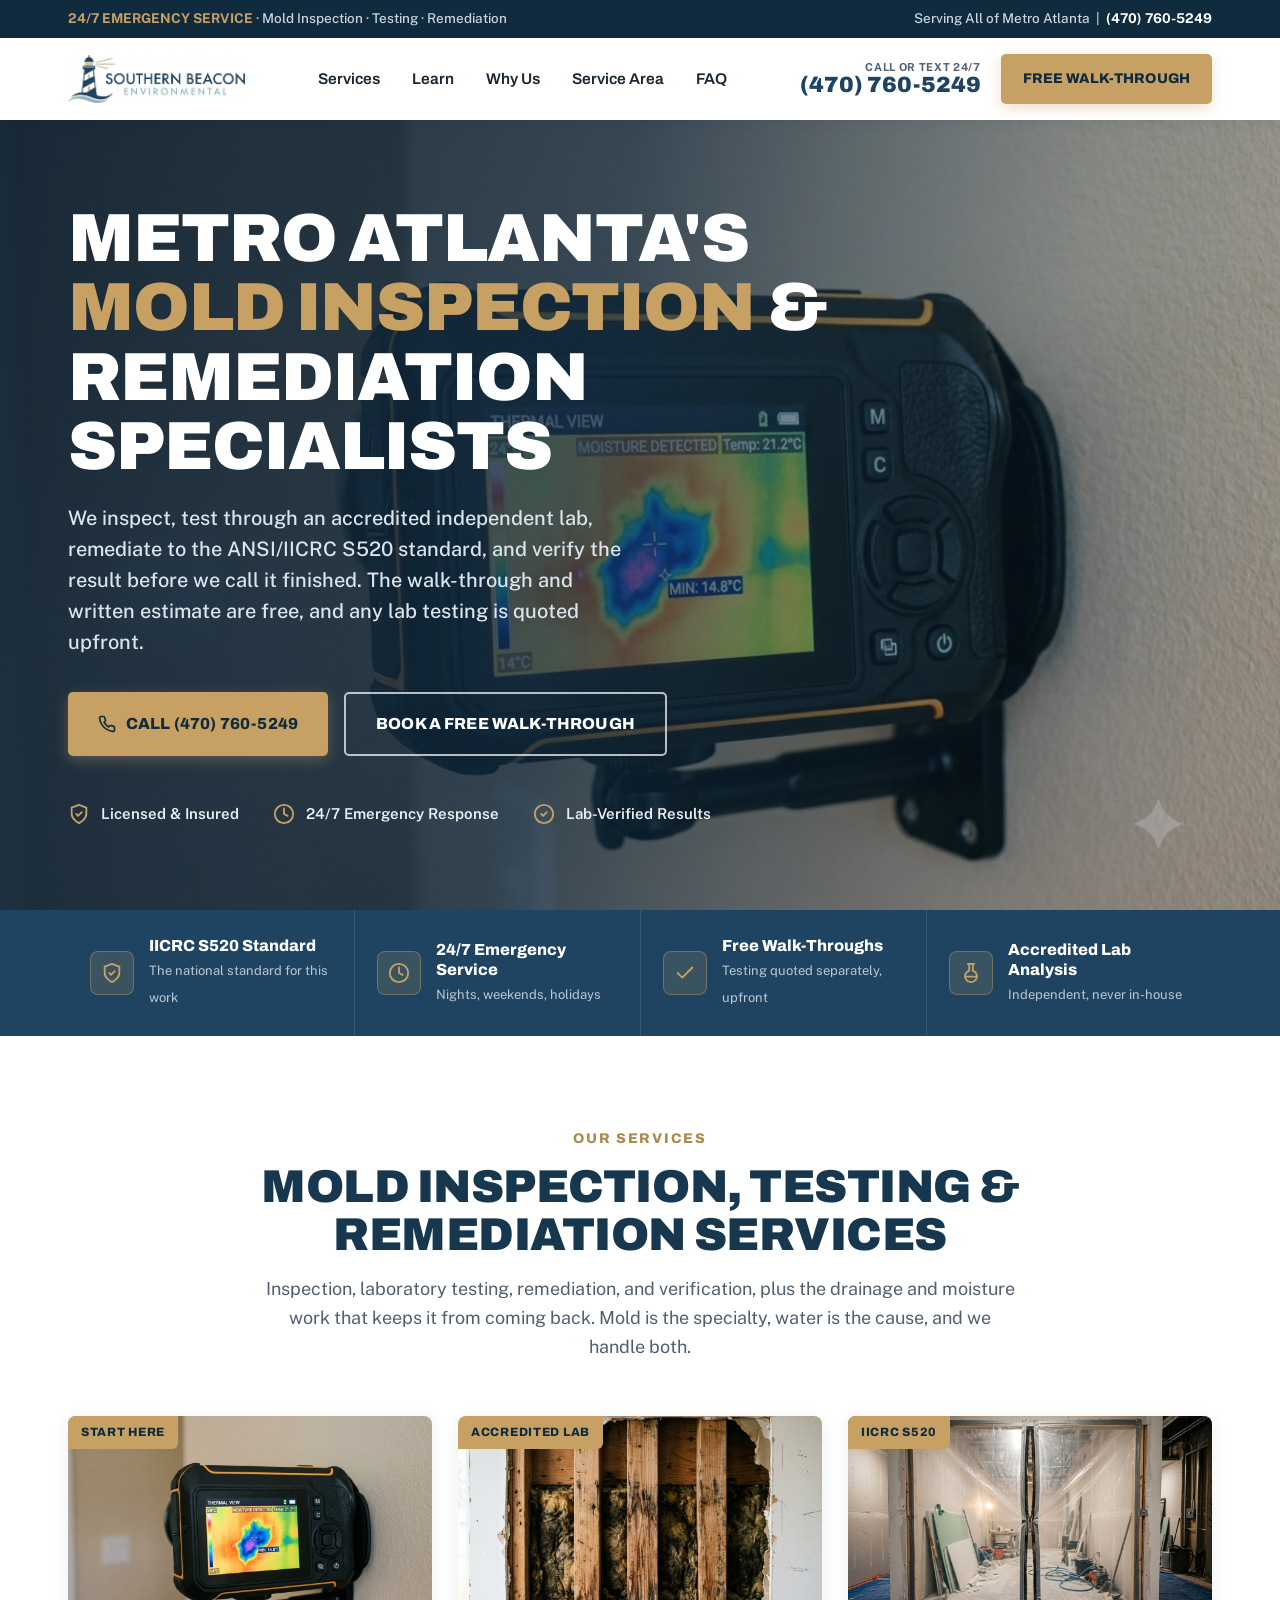
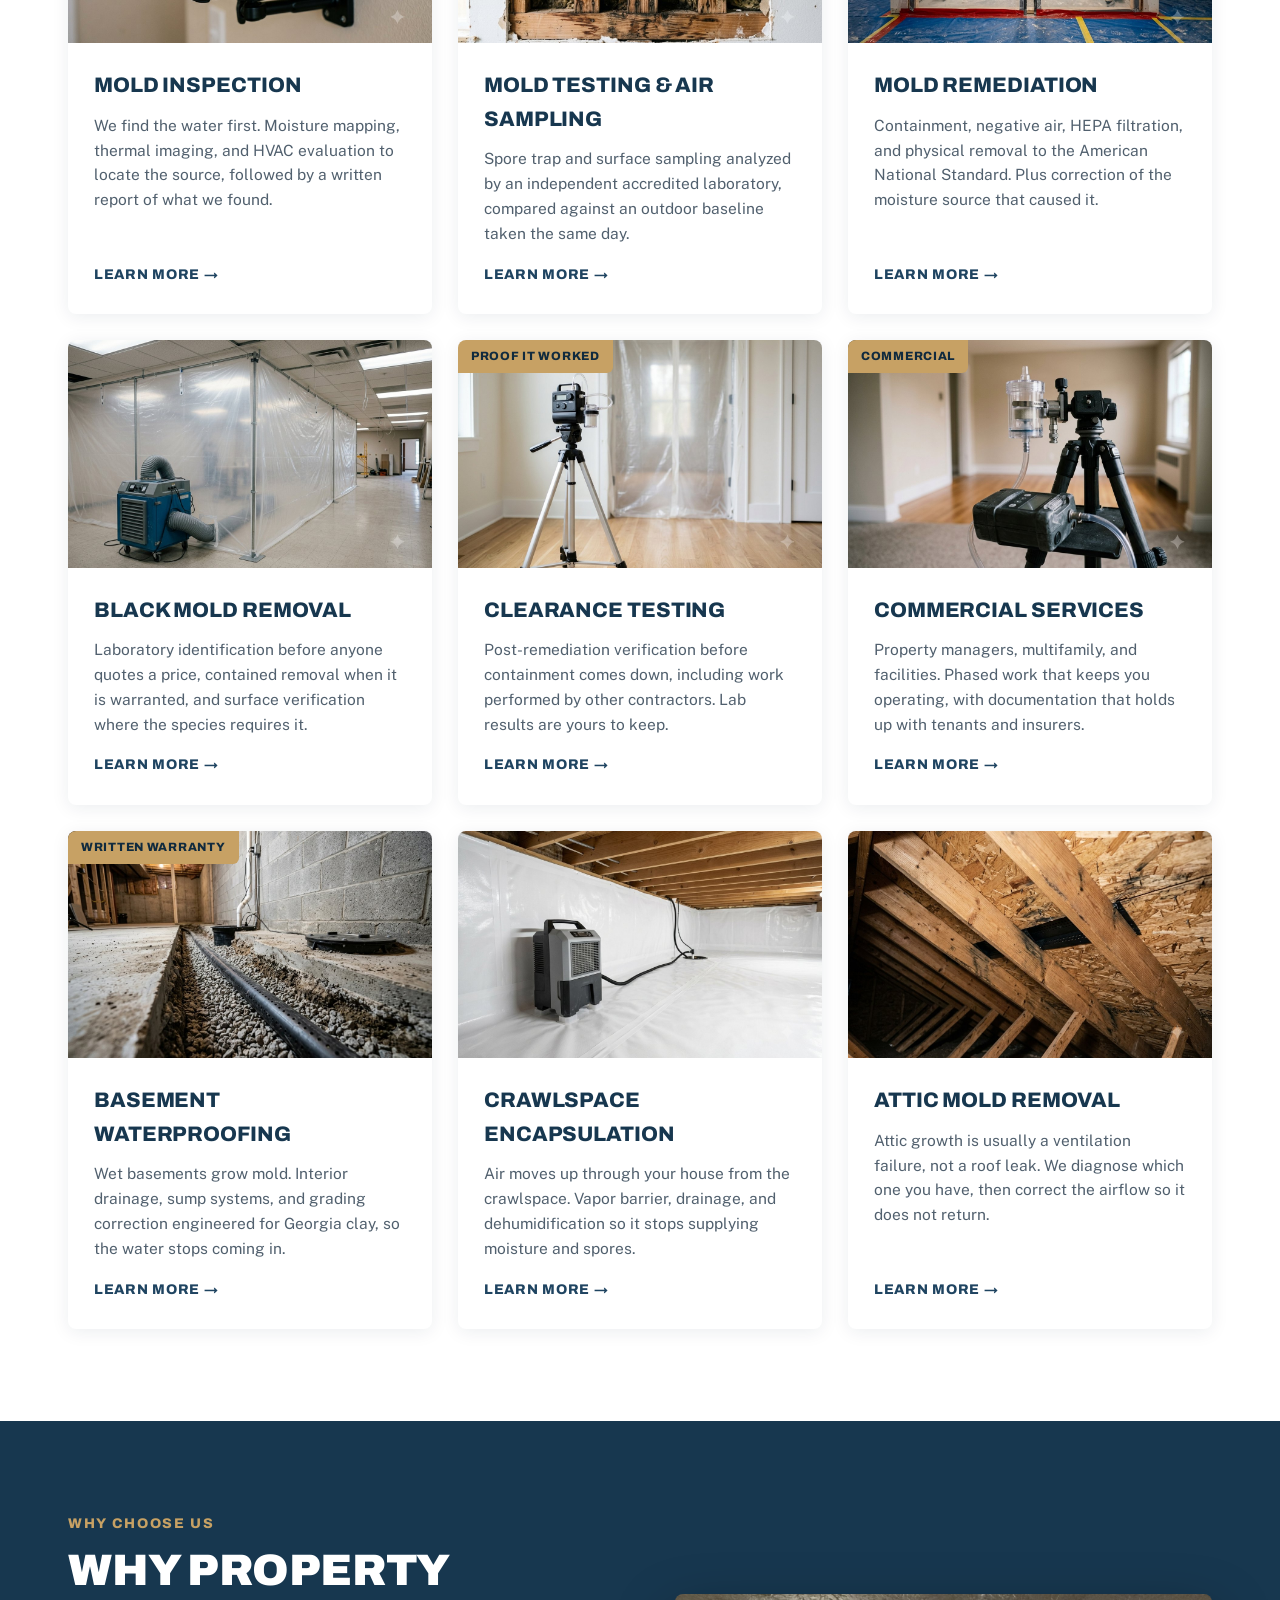
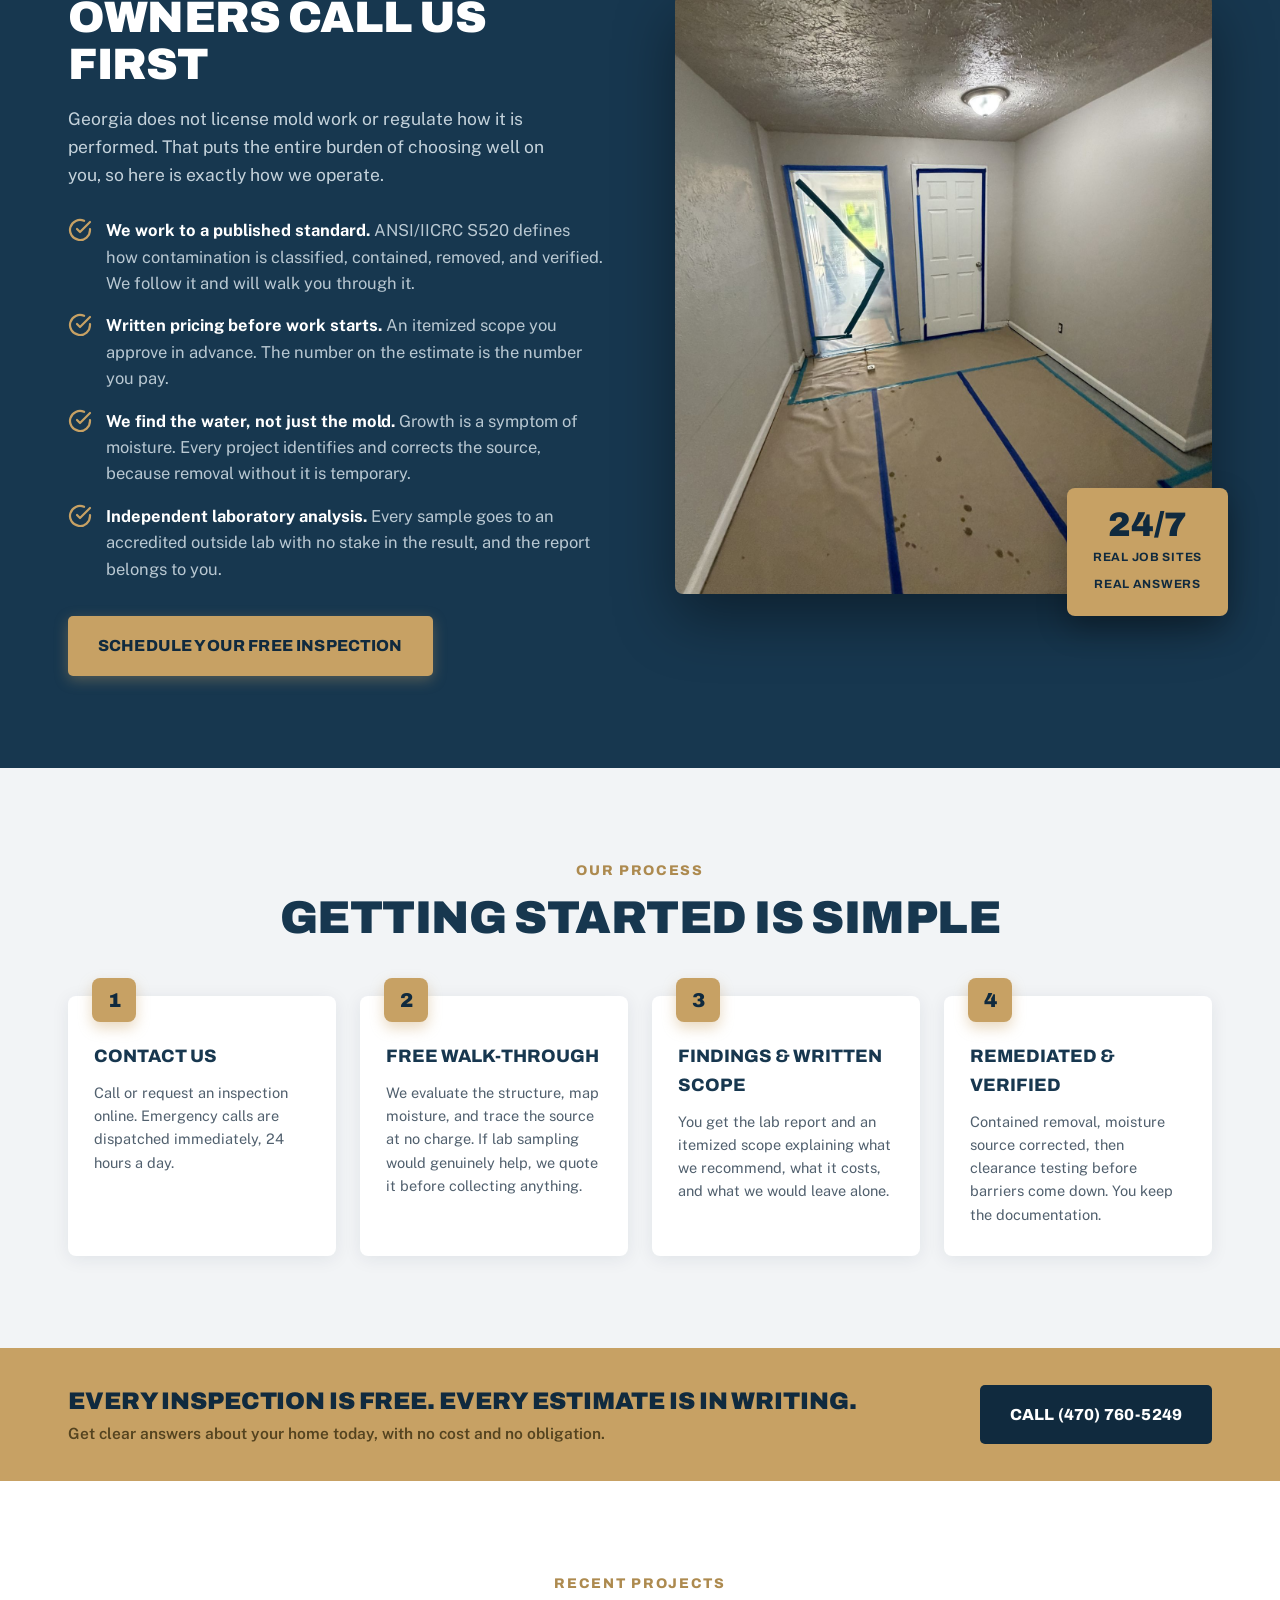
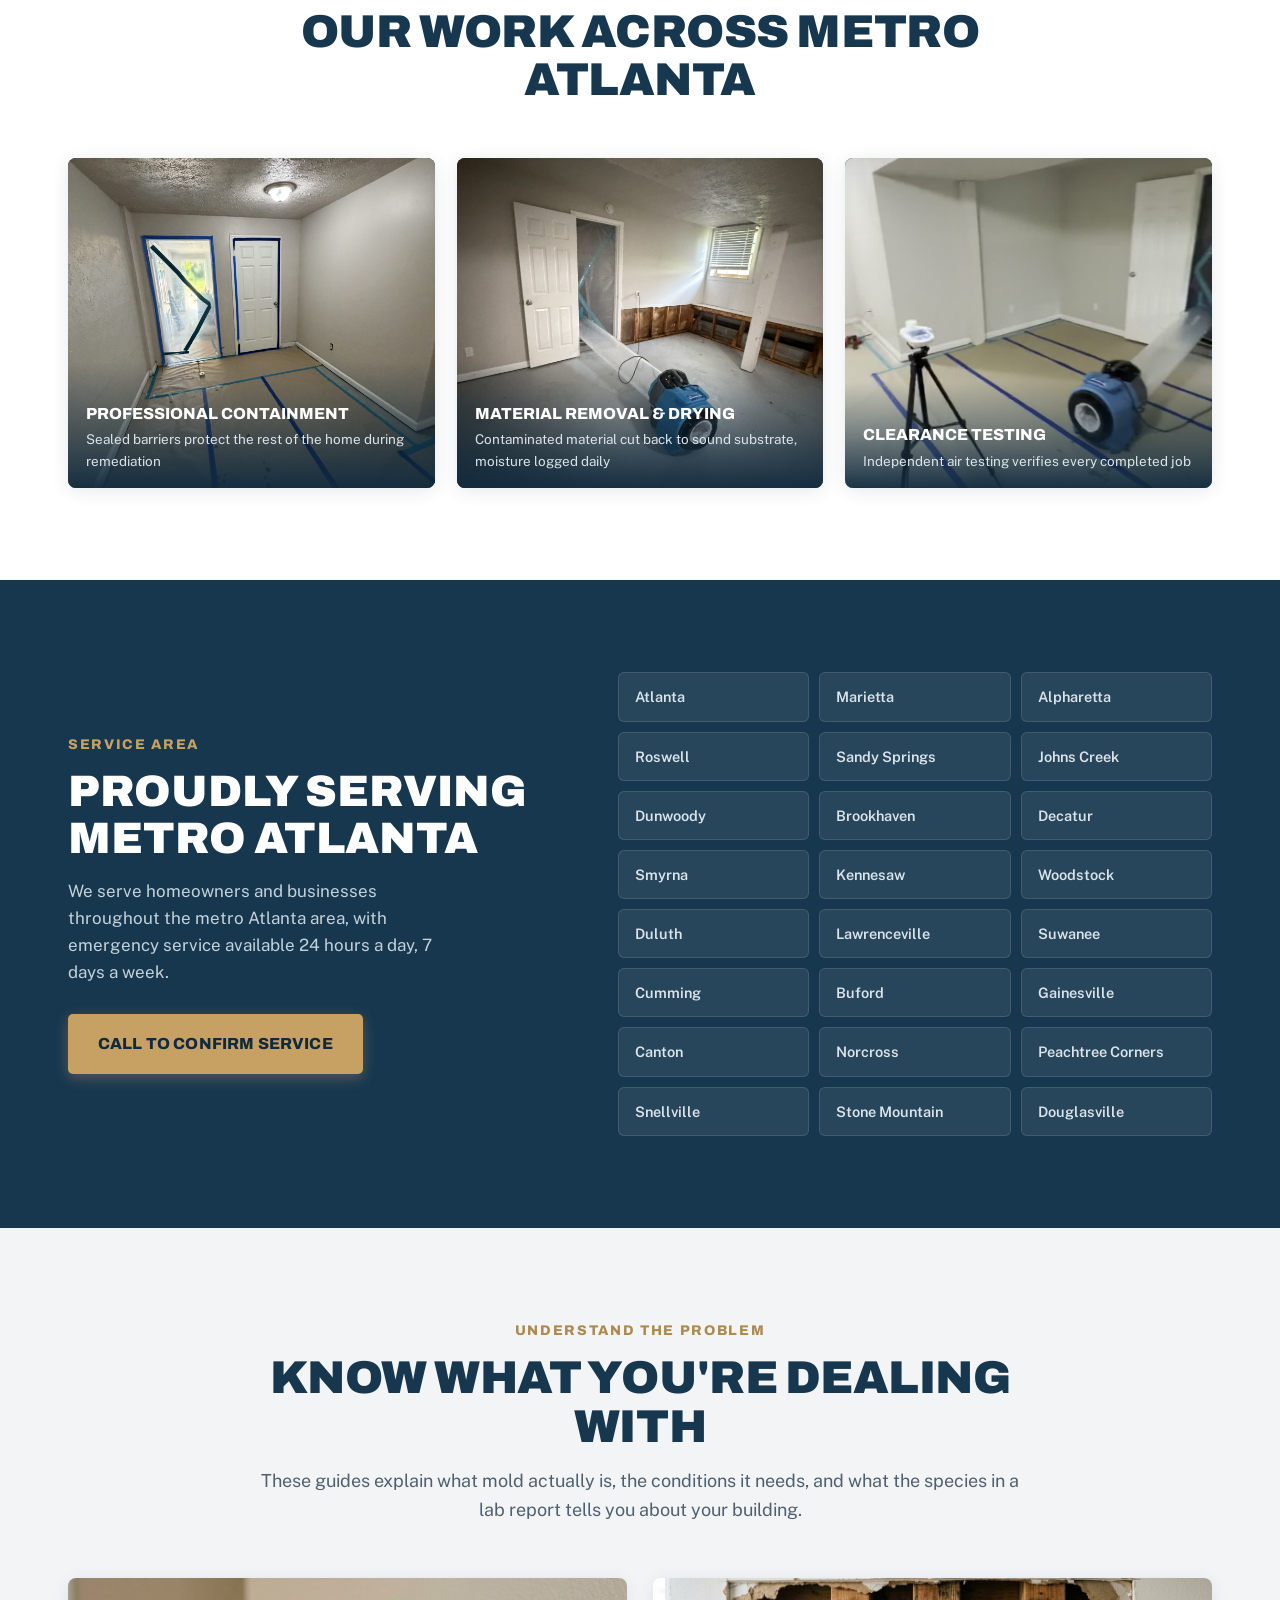
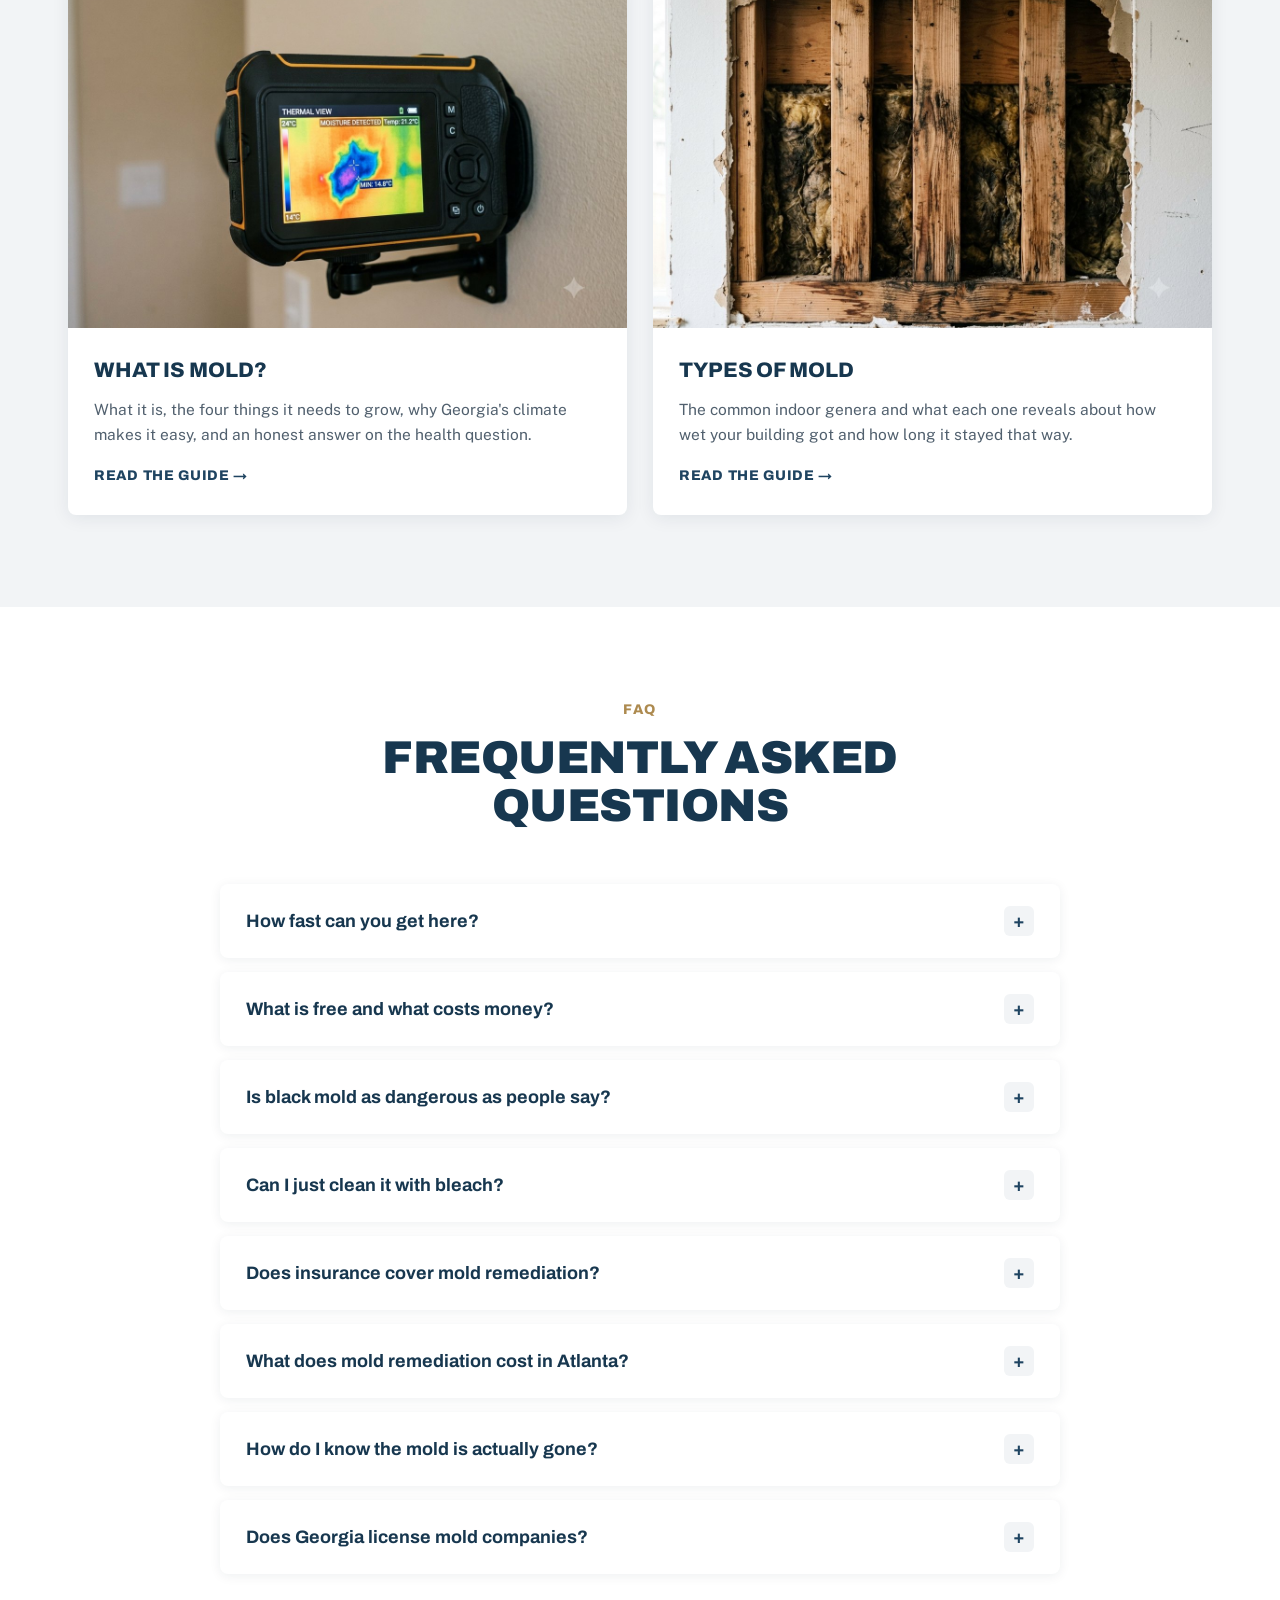
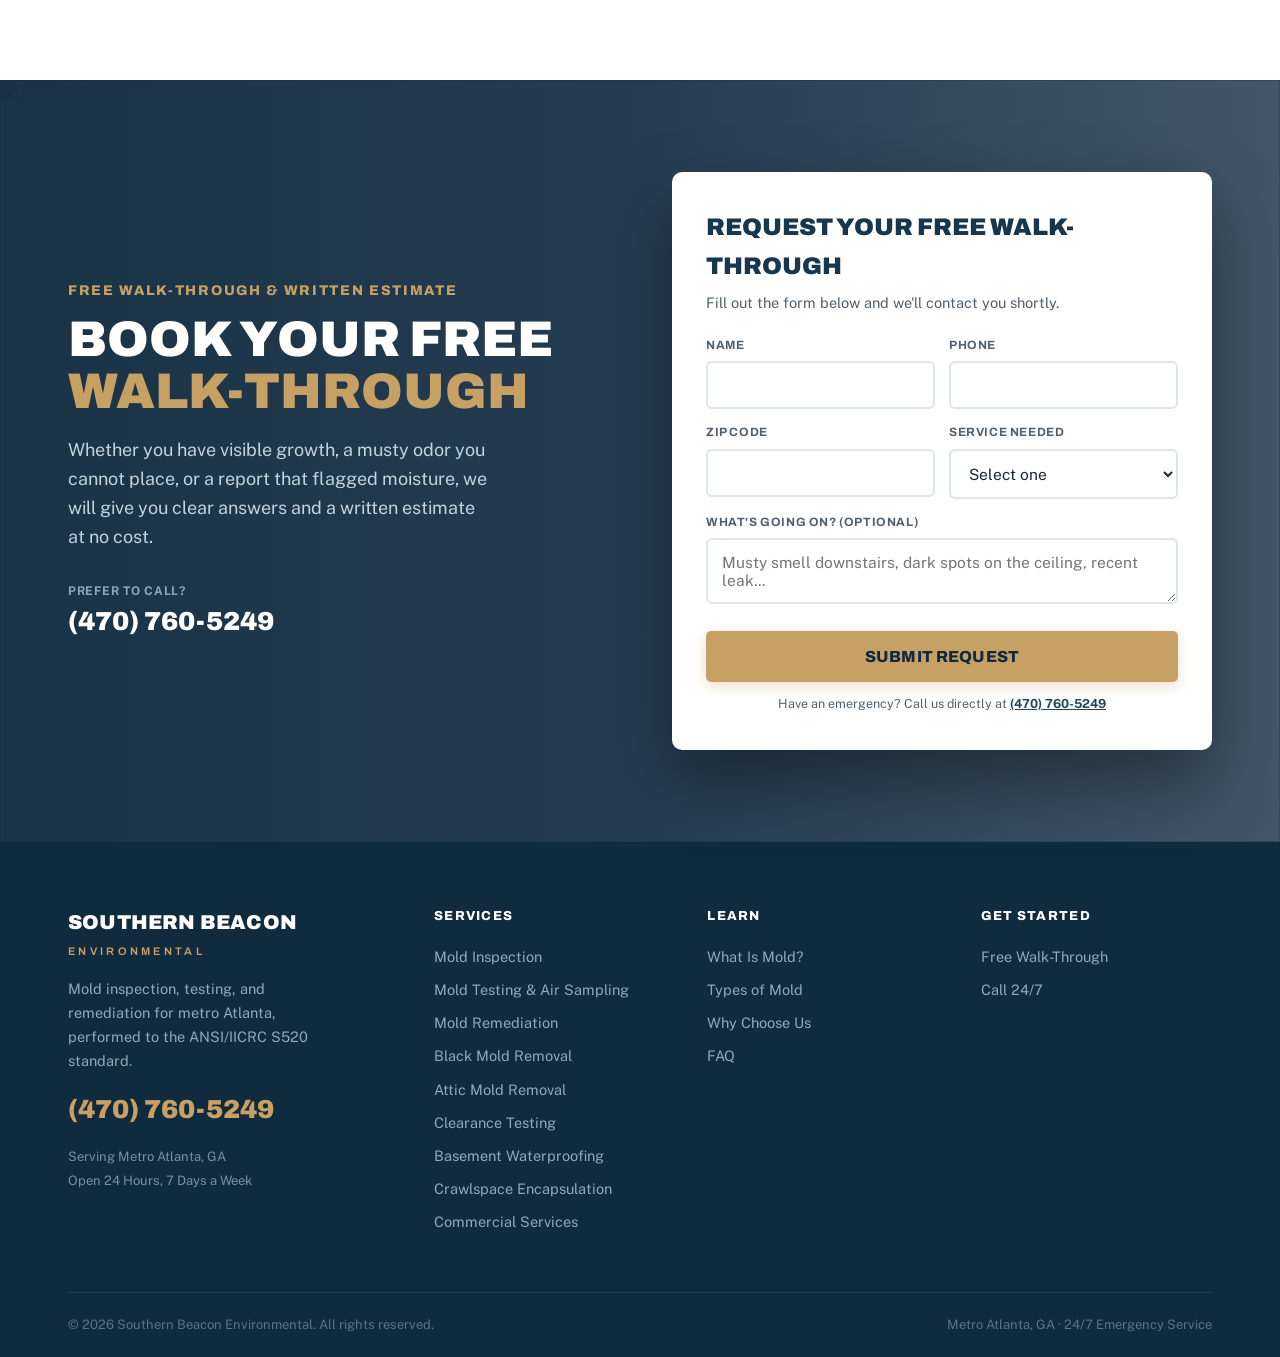
==== index.html @ 6bbbbda7 "Use thermal inspection photo as homepage hero" ====
<!DOCTYPE html>
<html lang="en">
<head>
<meta charset="UTF-8">
<meta name="viewport" content="width=device-width, initial-scale=1.0">
<title>Mold Inspection, Testing &amp; Remediation | Metro Atlanta | Southern Beacon Environmental</title>
<meta name="description" content="Metro Atlanta mold inspection, laboratory testing, and remediation performed to the ANSI/IICRC S520 standard. Free inspections, accredited lab analysis, and clearance verification. Call (470) 760-5249.">
<link rel="canonical" href="https://southernbeaconenvironmental.com/">
<link rel="icon" href="/favicon.ico" sizes="any">
<link rel="icon" type="image/png" sizes="32x32" href="/favicon-32.png">
<link rel="apple-touch-icon" href="/apple-touch-icon.png">
<meta property="og:type" content="website">
<meta property="og:title" content="Mold Inspection, Testing & Remediation | Metro Atlanta">
<meta property="og:description" content="Metro Atlanta mold inspection, laboratory testing, and remediation to the ANSI/IICRC S520 standard. Free inspections and accredited lab analysis. Call (470) 760-5249.">
<meta property="og:url" content="https://southernbeaconenvironmental.com/">
<meta property="og:image" content="https://southernbeaconenvironmental.com/images/hero-bg.jpg">

<link rel="preconnect" href="https://fonts.googleapis.com">
<link rel="preconnect" href="https://fonts.gstatic.com" crossorigin>
<link href="https://fonts.googleapis.com/css2?family=Archivo:wght@500;600;700;800;900&family=Public+Sans:wght@400;500;600;700&display=swap" rel="stylesheet">
<link rel="preload" as="image" href="images/hero-bg.jpg">

<script type="application/ld+json">
{
  "@context":"https://schema.org","@type":"LocalBusiness",
  "@id":"https://southernbeaconenvironmental.com/#business",
  "name":"Southern Beacon Environmental",
  "description":"Mold inspection, laboratory mold testing, mold remediation, and post-remediation clearance verification serving metro Atlanta, Georgia. Performed to the ANSI/IICRC S520 standard. 24/7 response.",
  "url":"https://southernbeaconenvironmental.com/","telephone":"+14707605249",
  "image":"https://southernbeaconenvironmental.com/images/hero-bg.jpg","priceRange":"$$",
  "areaServed":[{"@type":"City","name":"Atlanta"},{"@type":"City","name":"Marietta"},{"@type":"City","name":"Alpharetta"},{"@type":"City","name":"Roswell"},{"@type":"City","name":"Sandy Springs"},{"@type":"City","name":"Gainesville"},{"@type":"City","name":"Duluth"},{"@type":"City","name":"Lawrenceville"},{"@type":"City","name":"Cumming"},{"@type":"City","name":"Decatur"},{"@type":"City","name":"Johns Creek"},{"@type":"City","name":"Smyrna"}],
  "openingHoursSpecification":{"@type":"OpeningHoursSpecification","dayOfWeek":["Monday","Tuesday","Wednesday","Thursday","Friday","Saturday","Sunday"],"opens":"00:00","closes":"23:59"},
  "sameAs":[]
}
</script>
<script type="application/ld+json">
{"@context": "https://schema.org", "@type": "FAQPage", "mainEntity": [{"@type": "Question", "name": "How fast can you get here?", "acceptedAnswer": {"@type": "Answer", "text": "We answer 24 hours a day. Urgent situations in metro Atlanta are dispatched immediately, and standard inspections are usually scheduled within 24 to 48 hours."}}, {"@type": "Question", "name": "Is the inspection really free?", "acceptedAnswer": {"@type": "Answer", "text": "Yes. The visual inspection, moisture readings, and our findings cost nothing. If laboratory sampling would help answer the question, we quote it separately and you decide before anything is collected."}}, {"@type": "Question", "name": "Is black mold as dangerous as people say?", "acceptedAnswer": {"@type": "Answer", "text": "Color does not identify a species. Most dark growth is not Stachybotrys, and only laboratory analysis can tell you what you have. Some molds do aggravate allergies and asthma, particularly for children, older adults, and immunocompromised people."}}, {"@type": "Question", "name": "Can I just clean it with bleach?", "acceptedAnswer": {"@type": "Answer", "text": "Surface cleaning aerosolizes spores and leaves the moisture source untouched, so growth returns. The standard of care is physical removal under containment, not treating growth in place."}}, {"@type": "Question", "name": "Does insurance cover mold remediation?", "acceptedAnswer": {"@type": "Answer", "text": "It depends on the cause. Mold resulting from a sudden covered event such as a burst pipe is often covered, while long-term leaks and humidity usually are not. We document conditions thoroughly so your claim has the strongest support."}}, {"@type": "Question", "name": "What does mold remediation cost in Atlanta?", "acceptedAnswer": {"@type": "Answer", "text": "Small contained projects can run a few hundred dollars, while larger jobs involving demolition, drying, and laboratory verification cost more. You receive a written itemized price after inspection, before any work begins."}}, {"@type": "Question", "name": "How do I know the mold is actually gone?", "acceptedAnswer": {"@type": "Answer", "text": "Post-remediation clearance testing is performed before containment comes down. Air samples go to an accredited independent laboratory and are compared against an outdoor baseline, and you keep the written determination."}}, {"@type": "Question", "name": "Does Georgia license mold companies?", "acceptedAnswer": {"@type": "Answer", "text": "No. Georgia does not license mold inspectors or remediators, and the state does not regulate mold in homes and businesses. That is why we work to ANSI/IICRC S520 and use independent accredited laboratories, and why you should ask any company what standard they follow."}}]}
</script>

<link rel="stylesheet" href="/css/main.css?v=20260724">
</head>
<body>

<div class="topbar">
  <div class="wrap">
    <span><b>24/7 EMERGENCY SERVICE</b><span class="hide-m"> · Mold Inspection · Testing · Remediation</span></span>
    <span class="hide-m">Serving All of Metro Atlanta &nbsp;|&nbsp; <a href="tel:+14707605249">(470) 760-5249</a></span>
  </div>
</div>

<header>
  <div class="wrap nav">
    <a class="logo" href="/"><img src="images/logo-southern-beacon.png" alt="Southern Beacon Environmental"></a>
    <nav>
      <ul id="menu">
        <li><a href="#services">Services</a></li>
        <li><a href="/learn/what-is-mold">Learn</a></li>
        <li><a href="#why">Why Us</a></li>
        <li><a href="#areas">Service Area</a></li>
        <li><a href="#faq">FAQ</a></li>
      </ul>
    </nav>
    <div class="hdr-right">
      <a class="hdr-phone" href="tel:+14707605249"><small>Call or Text 24/7</small><b>(470) 760-5249</b></a>
      <a class="btn gold" href="#quote" style="padding:14px 22px;font-size:14px">Free Walk-Through</a>
      <button class="burger" id="burger" aria-label="Menu" aria-expanded="false"><span></span><span></span><span></span></button>
    </div>
  </div>
</header>

<section class="hero">
  <div class="bg"><img src="images/services/mold-inspection.jpg" alt="" fetchpriority="high"></div>
  <div class="shade"></div>
  <div class="wrap">
    <h1>Metro Atlanta's <span style="white-space:nowrap">Mold Inspection</span> &amp; Remediation Specialists</h1>
    <p>We inspect, test through an accredited independent lab, remediate to the ANSI/IICRC S520 standard, and verify the result before we call it finished. The walk-through and written estimate are free, and any lab testing is quoted upfront.</p>
    <div class="ctas">
      <a class="btn gold" href="tel:+14707605249">
        <svg viewBox="0 0 24 24" fill="none" stroke="currentColor" stroke-width="2.2" stroke-linecap="round" stroke-linejoin="round"><path d="M22 16.92v3a2 2 0 0 1-2.18 2 19.79 19.79 0 0 1-8.63-3.07 19.5 19.5 0 0 1-6-6 19.79 19.79 0 0 1-3.07-8.67A2 2 0 0 1 4.11 2h3a2 2 0 0 1 2 1.72c.13.96.36 1.9.7 2.81a2 2 0 0 1-.45 2.11L8.09 9.91a16 16 0 0 0 6 6l1.27-1.27a2 2 0 0 1 2.11-.45c.91.34 1.85.57 2.81.7A2 2 0 0 1 22 16.92z"/></svg>
        Call (470) 760-5249
      </a>
      <a class="btn outline" href="#quote">Book a Free Walk-Through</a>
    </div>
    <div class="marks">
      <div><svg viewBox="0 0 24 24" fill="none" stroke-width="2" stroke-linecap="round" stroke-linejoin="round"><path d="M12 22s8-4 8-10V5l-8-3-8 3v7c0 6 8 10 8 10z"/><path d="m9 12 2 2 4-4"/></svg>Licensed &amp; Insured</div>
      <div><svg viewBox="0 0 24 24" fill="none" stroke-width="2" stroke-linecap="round" stroke-linejoin="round"><circle cx="12" cy="12" r="10"/><path d="M12 6v6l4 2"/></svg>24/7 Emergency Response</div>
      <div><svg viewBox="0 0 24 24" fill="none" stroke-width="2" stroke-linecap="round" stroke-linejoin="round"><path d="M9 12l2 2 4-4"/><circle cx="12" cy="12" r="10"/></svg>Lab-Verified Results</div>
    </div>
  </div>
</section>

<!-- trust band -->
<div class="band">
  <div class="wrap">
    <div class="cell"><span class="tk"><svg viewBox="0 0 24 24" fill="none" stroke-width="2" stroke-linecap="round" stroke-linejoin="round"><path d="M12 22s8-4 8-10V5l-8-3-8 3v7c0 6 8 10 8 10z"/><path d="m9 12 2 2 4-4"/></svg></span><div><b>IICRC S520 Standard</b><span>The national standard for this work</span></div></div>
    <div class="cell"><span class="tk"><svg viewBox="0 0 24 24" fill="none" stroke-width="2" stroke-linecap="round" stroke-linejoin="round"><circle cx="12" cy="12" r="10"/><path d="M12 6v6l4 2"/></svg></span><div><b>24/7 Emergency Service</b><span>Nights, weekends, holidays</span></div></div>
    <div class="cell"><span class="tk"><svg viewBox="0 0 24 24" fill="none" stroke-width="2" stroke-linecap="round" stroke-linejoin="round"><path d="M20 6 9 17l-5-5"/></svg></span><div><b>Free Walk-Throughs</b><span>Testing quoted separately, upfront</span></div></div>
    <div class="cell"><span class="tk"><svg viewBox="0 0 24 24" fill="none" stroke-width="2" stroke-linecap="round" stroke-linejoin="round"><path d="M10 2v7.31"/><path d="M14 9.3V1.99"/><path d="M8.5 2h7"/><path d="M14 9.3a6.5 6.5 0 1 1-4 0"/><path d="M5.52 16h12.96"/></svg></span><div><b>Accredited Lab Analysis</b><span>Independent, never in-house</span></div></div>
  </div>
</div>
</div>

<!-- services -->
<section class="sec" id="services">
  <div class="wrap">
    <div class="head">
      <div class="over">Our Services</div>
      <h2>Mold Inspection, Testing &amp; Remediation Services</h2>
      <p>Inspection, laboratory testing, remediation, and verification, plus the drainage and moisture work that keeps it from coming back. Mold is the specialty, water is the cause, and we handle both.</p>
    </div>
    <div class="svcs">
      <a class="svc" href="/services/mold-inspection">
        <div class="img"><img src="images/services/mold-inspection.jpg" alt="Thermal imaging camera detecting hidden moisture during a mold inspection" loading="lazy"><span class="flag">Start Here</span></div>
        <div class="txt">
          <h3>Mold Inspection</h3>
          <p>We find the water first. Moisture mapping, thermal imaging, and HVAC evaluation to locate the source, followed by a written report of what we found.</p>
          <span class="go">Learn More &rarr;</span>
        </div>
      </a>
      <a class="svc" href="/services/mold-testing">
        <div class="img"><img src="images/services/mold-testing-sampling.jpg" alt="Air sampling pump collecting a spore trap sample for laboratory analysis" loading="lazy"><span class="flag">Accredited Lab</span></div>
        <div class="txt">
          <h3>Mold Testing &amp; Air Sampling</h3>
          <p>Spore trap and surface sampling analyzed by an independent accredited laboratory, compared against an outdoor baseline taken the same day.</p>
          <span class="go">Learn More &rarr;</span>
        </div>
      </a>
      <a class="svc" href="/services/mold-remediation">
        <div class="img"><img src="images/services/remediation.jpg" alt="Sealed containment doorway on an active mold remediation job" loading="lazy"><span class="flag">IICRC S520</span></div>
        <div class="txt">
          <h3>Mold Remediation</h3>
          <p>Containment, negative air, HEPA filtration, and physical removal to the American National Standard. Plus correction of the moisture source that caused it.</p>
          <span class="go">Learn More &rarr;</span>
        </div>
      </a>
      <a class="svc" href="/services/black-mold-removal">
        <div class="img"><img src="images/services/black-mold.jpg" alt="Wall opened to the studs showing dark water-damage staining on the framing" loading="lazy"></div>
        <div class="txt">
          <h3>Black Mold Removal</h3>
          <p>Laboratory identification before anyone quotes a price, contained removal when it is warranted, and surface verification where the species requires it.</p>
          <span class="go">Learn More &rarr;</span>
        </div>
      </a>
      <a class="svc" href="/services/clearance-testing">
        <div class="img"><img src="images/services/clearance.jpg" alt="Air sampling in a finished, clean room during post-remediation clearance testing" loading="lazy"><span class="flag">Proof It Worked</span></div>
        <div class="txt">
          <h3>Clearance Testing</h3>
          <p>Post-remediation verification before containment comes down, including work performed by other contractors. Lab results are yours to keep.</p>
          <span class="go">Learn More &rarr;</span>
        </div>
      </a>
      <a class="svc" href="/services/commercial-mold-services">
        <div class="img"><img src="images/services/commercial.jpg" alt="Containment and air scrubber set up in a commercial building" loading="lazy"><span class="flag">Commercial</span></div>
        <div class="txt">
          <h3>Commercial Services</h3>
          <p>Property managers, multifamily, and facilities. Phased work that keeps you operating, with documentation that holds up with tenants and insurers.</p>
          <span class="go">Learn More &rarr;</span>
        </div>
      </a>
      <a class="svc" href="/services/basement-waterproofing">
        <div class="img"><img src="images/services/waterproofing.jpg" alt="Interior drainage trench with perforated pipe and sump during basement waterproofing" loading="lazy"><span class="flag">Written Warranty</span></div>
        <div class="txt">
          <h3>Basement Waterproofing</h3>
          <p>Wet basements grow mold. Interior drainage, sump systems, and grading correction engineered for Georgia clay, so the water stops coming in.</p>
          <span class="go">Learn More &rarr;</span>
        </div>
      </a>
      <a class="svc" href="/services/crawlspace-encapsulation">
        <div class="img"><img src="images/services/crawlspace.jpg" alt="Encapsulated crawlspace with white vapor barrier and dehumidifier" loading="lazy"></div>
        <div class="txt">
          <h3>Crawlspace Encapsulation</h3>
          <p>Air moves up through your house from the crawlspace. Vapor barrier, drainage, and dehumidification so it stops supplying moisture and spores.</p>
          <span class="go">Learn More &rarr;</span>
        </div>
      </a>
      <a class="svc" href="/services/attic-mold-removal">
        <div class="img"><img src="images/services/attic.jpg" alt="Attic roof sheathing and rafters showing dark mold staining" loading="lazy"></div>
        <div class="txt">
          <h3>Attic Mold Removal</h3>
          <p>Attic growth is usually a ventilation failure, not a roof leak. We diagnose which one you have, then correct the airflow so it does not return.</p>
          <span class="go">Learn More &rarr;</span>
        </div>
      </a>
    </div>
  </div>
</section>

<!-- why us -->
<section class="why" id="why">
  <div class="wrap">
    <div>
      <div class="over">Why Choose Us</div>
      <h2>Why Property Owners Call Us First</h2>
      <p>Georgia does not license mold work or regulate how it is performed. That puts the entire burden of choosing well on you, so here is exactly how we operate.</p>
      <ul class="checks">
        <li><svg viewBox="0 0 24 24" fill="none" stroke-width="2.2" stroke-linecap="round" stroke-linejoin="round"><path d="M22 11.08V12a10 10 0 1 1-5.93-9.14"/><path d="M22 4 12 14.01l-3-3"/></svg><div><b>We work to a published standard.</b> <span>ANSI/IICRC S520 defines how contamination is classified, contained, removed, and verified. We follow it and will walk you through it.</span></div></li>
        <li><svg viewBox="0 0 24 24" fill="none" stroke-width="2.2" stroke-linecap="round" stroke-linejoin="round"><path d="M22 11.08V12a10 10 0 1 1-5.93-9.14"/><path d="M22 4 12 14.01l-3-3"/></svg><div><b>Written pricing before work starts.</b> <span>An itemized scope you approve in advance. The number on the estimate is the number you pay.</span></div></li>
        <li><svg viewBox="0 0 24 24" fill="none" stroke-width="2.2" stroke-linecap="round" stroke-linejoin="round"><path d="M22 11.08V12a10 10 0 1 1-5.93-9.14"/><path d="M22 4 12 14.01l-3-3"/></svg><div><b>We find the water, not just the mold.</b> <span>Growth is a symptom of moisture. Every project identifies and corrects the source, because removal without it is temporary.</span></div></li>
        <li><svg viewBox="0 0 24 24" fill="none" stroke-width="2.2" stroke-linecap="round" stroke-linejoin="round"><path d="M22 11.08V12a10 10 0 1 1-5.93-9.14"/><path d="M22 4 12 14.01l-3-3"/></svg><div><b>Independent laboratory analysis.</b> <span>Every sample goes to an accredited outside lab with no stake in the result, and the report belongs to you.</span></div></li>
      </ul>
      <a class="btn gold" href="#quote">Schedule Your Free Inspection</a>
    </div>
    <div class="photo">
      <img src="images/containment-doorway.jpg" alt="Containment barriers and floor protection set up inside a metro Atlanta home" loading="lazy">
      <div class="years"><b>24/7</b><span>Real Job Sites<br>Real Answers</span></div>
    </div>
  </div>
</section>

<!-- process -->
<section class="sec gray" id="process">
  <div class="wrap">
    <div class="head">
      <div class="over">Our Process</div>
      <h2>Getting Started Is Simple</h2>
    </div>
    <div class="steps">
      <div class="stp"><span class="n">1</span><h3>Contact Us</h3><p>Call or request an inspection online. Emergency calls are dispatched immediately, 24 hours a day.</p></div>
      <div class="stp"><span class="n">2</span><h3>Free Walk-Through</h3><p>We evaluate the structure, map moisture, and trace the source at no charge. If lab sampling would genuinely help, we quote it before collecting anything.</p></div>
      <div class="stp"><span class="n">3</span><h3>Findings &amp; Written Scope</h3><p>You get the lab report and an itemized scope explaining what we recommend, what it costs, and what we would leave alone.</p></div>
      <div class="stp"><span class="n">4</span><h3>Remediated &amp; Verified</h3><p>Contained removal, moisture source corrected, then clearance testing before barriers come down. You keep the documentation.</p></div>
    </div>
  </div>
</section>

<!-- guarantee -->
<div class="guarantee">
  <div class="wrap">
    <div class="txt"><b>Every inspection is free. Every estimate is in writing.</b><span>Get clear answers about your home today, with no cost and no obligation.</span></div>
    <a class="btn" href="tel:+14707605249">Call (470) 760-5249</a>
  </div>
</div>

<!-- recent jobs -->
<section class="sec">
  <div class="wrap">
    <div class="head">
      <div class="over">Recent Projects</div>
      <h2>Our Work Across Metro Atlanta</h2>
    </div>
    <div class="jobs">
      <figure><img src="images/containment-doorway.jpg" alt="Sealed containment doorway with poly sheeting" loading="lazy"><figcaption><b>Professional Containment</b>Sealed barriers protect the rest of the home during remediation</figcaption></figure>
      <figure><img src="images/drying-air-mover.jpg" alt="Affected material removed and structure drying during mold remediation" loading="lazy"><figcaption><b>Material Removal &amp; Drying</b>Contaminated material cut back to sound substrate, moisture logged daily</figcaption></figure>
      <figure><img src="images/air-sampling-wide.jpg" alt="Air sampling equipment during clearance testing" loading="lazy"><figcaption><b>Clearance Testing</b>Independent air testing verifies every completed job</figcaption></figure>
    </div>
  </div>
</section>



<!-- areas -->
<section class="areas" id="areas">
  <div class="wrap">
    <div>
      <div class="over">Service Area</div>
      <h2>Proudly Serving Metro Atlanta</h2>
      <p>We serve homeowners and businesses throughout the metro Atlanta area, with emergency service available 24 hours a day, 7 days a week.</p>
      <a class="btn gold" href="tel:+14707605249">Call to Confirm Service</a>
    </div>
    <div class="city-grid">
      <span>Atlanta</span><span>Marietta</span><span>Alpharetta</span><span>Roswell</span><span>Sandy Springs</span><span>Johns Creek</span><span>Dunwoody</span><span>Brookhaven</span><span>Decatur</span><span>Smyrna</span><span>Kennesaw</span><span>Woodstock</span><span>Duluth</span><span>Lawrenceville</span><span>Suwanee</span><span>Cumming</span><span>Buford</span><span>Gainesville</span><span>Canton</span><span>Norcross</span><span>Peachtree Corners</span><span>Snellville</span><span>Stone Mountain</span><span>Douglasville</span>
    </div>
  </div>
</section>


<!-- learn -->
<section class="sec gray" id="learn">
  <div class="wrap">
    <div class="head">
      <div class="over">Understand the Problem</div>
      <h2>Know What You're Dealing With</h2>
      <p>These guides explain what mold actually is, the conditions it needs, and what the species in a lab report tells you about your building.</p>
    </div>
    <div class="svcs" style="grid-template-columns:repeat(2,1fr)">
      <a class="svc" href="/learn/what-is-mold">
        <div class="img"><img src="images/services/mold-inspection.jpg" alt="Thermal imaging revealing hidden moisture in a wall" loading="lazy"></div>
        <div class="txt">
          <h3>What Is Mold?</h3>
          <p>What it is, the four things it needs to grow, why Georgia's climate makes it easy, and an honest answer on the health question.</p>
          <span class="go">Read the Guide &rarr;</span>
        </div>
      </a>
      <a class="svc" href="/learn/types-of-mold">
        <div class="img"><img src="images/services/mold-testing-sampling.jpg" alt="Air sampling equipment for laboratory mold analysis" loading="lazy"></div>
        <div class="txt">
          <h3>Types of Mold</h3>
          <p>The common indoor genera and what each one reveals about how wet your building got and how long it stayed that way.</p>
          <span class="go">Read the Guide &rarr;</span>
        </div>
      </a>
    </div>
  </div>
</section>

<!-- faq -->
<section class="sec" id="faq">
  <div class="wrap">
    <div class="head">
      <div class="over">FAQ</div>
      <h2>Frequently Asked Questions</h2>
    </div>
    <div class="faqs">
      <details class="faq"><summary>How fast can you get here?<span class="ic">+</span></summary><div class="a">We answer 24 hours a day. Urgent situations in metro Atlanta are dispatched immediately, and standard inspections are usually scheduled within 24 to 48 hours.</div></details>
      <details class="faq"><summary>What is free and what costs money?<span class="ic">+</span></summary><div class="a">The on-site walk-through is free. That includes the visual assessment, moisture meter readings, locating the source, and a written estimate. Laboratory testing is a separate paid service, because samples go to an accredited outside lab that charges per sample. We quote that number before collecting anything, and plenty of situations do not need it at all.</div></details>
      <details class="faq"><summary>Is black mold as dangerous as people say?<span class="ic">+</span></summary><div class="a">Color does not identify a species. Most dark growth is not Stachybotrys, and only laboratory analysis can tell you what you have. Some molds do aggravate allergies and asthma, particularly for children, older adults, and immunocompromised people.</div></details>
      <details class="faq"><summary>Can I just clean it with bleach?<span class="ic">+</span></summary><div class="a">Surface cleaning aerosolizes spores and leaves the moisture source untouched, so growth returns. The standard of care is physical removal under containment, not treating growth in place.</div></details>
      <details class="faq"><summary>Does insurance cover mold remediation?<span class="ic">+</span></summary><div class="a">It depends on the cause. Mold resulting from a sudden covered event such as a burst pipe is often covered, while long-term leaks and humidity usually are not. We document conditions thoroughly so your claim has the strongest support.</div></details>
      <details class="faq"><summary>What does mold remediation cost in Atlanta?<span class="ic">+</span></summary><div class="a">Small contained projects can run a few hundred dollars, while larger jobs involving demolition, drying, and laboratory verification cost more. You receive a written itemized price after inspection, before any work begins.</div></details>
      <details class="faq"><summary>How do I know the mold is actually gone?<span class="ic">+</span></summary><div class="a">Post-remediation clearance testing is performed before containment comes down. Air samples go to an accredited independent laboratory and are compared against an outdoor baseline, and you keep the written determination.</div></details>
      <details class="faq"><summary>Does Georgia license mold companies?<span class="ic">+</span></summary><div class="a">No. Georgia does not license mold inspectors or remediators, and the state does not regulate mold in homes and businesses. That is why we work to ANSI/IICRC S520 and use independent accredited laboratories, and why you should ask any company what standard they follow.</div></details>
    </div>
  </div>
</section>

<!-- final CTA + form -->
<section class="final" id="quote">
  <div class="bg"><img src="images/hero-bg.jpg" alt="" loading="lazy"></div>
  <div class="shade"></div>
  <div class="wrap">
    <div class="pitch">
      <div class="over">Free Walk-Through &amp; Written Estimate</div>
      <h2>Book Your Free <span>Walk-Through</span></h2>
      <p>Whether you have visible growth, a musty odor you cannot place, or a report that flagged moisture, we will give you clear answers and a written estimate at no cost.</p>
      <div class="callrow">
        <a class="orcall" href="tel:+14707605249"><small>Prefer to call?</small><b>(470) 760-5249</b></a>
      </div>
    </div>
    <div class="formbox">
      <form id="lead" novalidate>
        <h3>Request Your Free Walk-Through</h3>
        <p class="sub">Fill out the form below and we'll contact you shortly.</p>
        <div class="frow">
          <div class="fld"><label for="n">Name</label><input id="n" name="name" type="text" autocomplete="name" required></div>
          <div class="fld"><label for="p">Phone</label><input id="p" name="phone" type="tel" autocomplete="tel" required></div>
        </div>
        <div class="frow">
          <div class="fld"><label for="z">ZIP Code</label><input id="z" name="zip" inputmode="numeric" autocomplete="postal-code" required></div>
          <div class="fld"><label for="s">Service Needed</label>
            <select id="s" name="service" required>
              <option value="" selected disabled>Select one</option>
              <option>Mold inspection</option>
              <option>Mold testing / air sampling</option>
              <option>Mold remediation</option>
              <option>Clearance testing</option>
              <option>Commercial property</option>
              <option>Not sure, need advice</option>
            </select>
          </div>
        </div>
        <div class="fld"><label for="m">What's Going On? (optional)</label><textarea id="m" name="message" placeholder="Musty smell downstairs, dark spots on the ceiling, recent leak..."></textarea></div>
        <div class="hp" aria-hidden="true"><label for="company">Company</label><input id="company" name="company" type="text" tabindex="-1" autocomplete="off"></div>
        <p class="err" id="leadErr" role="alert"></p>
        <button class="btn gold" type="submit">Submit Request</button>
        <p class="fine">Have an emergency? Call us directly at <a href="tel:+14707605249">(470)&nbsp;760-5249</a></p>
      </form>
      <div class="done" id="done">
        <svg viewBox="0 0 24 24" fill="none" stroke-width="1.8" stroke-linecap="round" stroke-linejoin="round"><path d="M22 11.08V12a10 10 0 1 1-5.93-9.14"/><path d="M22 4 12 14.01l-3-3"/></svg>
        <h3>Request Received</h3>
        <p>We'll call you shortly. If this is an emergency, call <a href="tel:+14707605249" style="color:var(--navy);font-weight:700">(470) 760-5249</a> right now.</p>
      </div>
    </div>
  </div>
</section>

<footer>
  <div class="wrap">
    <div class="cols">
      <div class="fl">
        <b>Southern Beacon</b><i>Environmental</i>
        <p>Mold inspection, testing, and remediation for metro Atlanta, performed to the ANSI/IICRC S520 standard.</p>
        <a class="tel" href="tel:+14707605249">(470) 760-5249</a>
        <div class="nap">Serving Metro Atlanta, GA<br>Open 24 Hours, 7 Days a Week</div>
      </div>
      <div>
        <h5>Services</h5>
        <ul>
          <li><a href="/services/mold-inspection">Mold Inspection</a></li>
          <li><a href="/services/mold-testing">Mold Testing &amp; Air Sampling</a></li>
          <li><a href="/services/mold-remediation">Mold Remediation</a></li>
          <li><a href="/services/black-mold-removal">Black Mold Removal</a></li>
          <li><a href="/services/attic-mold-removal">Attic Mold Removal</a></li>
          <li><a href="/services/clearance-testing">Clearance Testing</a></li>
          <li><a href="/services/basement-waterproofing">Basement Waterproofing</a></li>
          <li><a href="/services/crawlspace-encapsulation">Crawlspace Encapsulation</a></li>
          <li><a href="/services/commercial-mold-services">Commercial Services</a></li>
        </ul>
      </div>
      <div>
        <h5>Learn</h5>
        <ul>
          <li><a href="/learn/what-is-mold">What Is Mold?</a></li>
          <li><a href="/learn/types-of-mold">Types of Mold</a></li>
          <li><a href="#why">Why Choose Us</a></li>
          <li><a href="#faq">FAQ</a></li>
        </ul>
      </div>
      <div>
        <h5>Get Started</h5>
        <ul>
          <li><a href="#quote">Free Walk-Through</a></li>
          <li><a href="tel:+14707605249">Call 24/7</a></li>
        </ul>
      </div>
    </div>
    <div class="base">
      <span>© <span id="yr">2026</span> Southern Beacon Environmental. All rights reserved.</span>
      <span>Metro Atlanta, GA · 24/7 Emergency Service</span>
    </div>
  </div>
</footer>

<div class="dock">
  <div class="in">
    <a class="btn gold" href="tel:+14707605249">
      <svg viewBox="0 0 24 24" fill="none" stroke="currentColor" stroke-width="2.2" stroke-linecap="round" stroke-linejoin="round" style="width:16px;height:16px"><path d="M22 16.92v3a2 2 0 0 1-2.18 2 19.79 19.79 0 0 1-8.63-3.07 19.5 19.5 0 0 1-6-6 19.79 19.79 0 0 1-3.07-8.67A2 2 0 0 1 4.11 2h3a2 2 0 0 1 2 1.72c.13.96.36 1.9.7 2.81a2 2 0 0 1-.45 2.11L8.09 9.91a16 16 0 0 0 6 6l1.27-1.27a2 2 0 0 1 2.11-.45c.91.34 1.85.57 2.81.7A2 2 0 0 1 22 16.92z"/></svg>
      Call Now
    </a>
    <a class="btn navy" href="#quote">Free Walk-Through</a>
  </div>
</div>

<script>
const burger=document.getElementById('burger'),menu=document.getElementById('menu');
burger.addEventListener('click',()=>{const o=menu.classList.toggle('open');burger.setAttribute('aria-expanded',o)});
menu.querySelectorAll('a').forEach(a=>a.addEventListener('click',()=>{menu.classList.remove('open');burger.setAttribute('aria-expanded','false')}));
var leadFormStarted=Date.now();
document.getElementById('lead').addEventListener('submit',async function(e){
  e.preventDefault();
  var form=this;
  if(!form.checkValidity()){form.reportValidity();return}
  var btn=form.querySelector('button[type=submit]');
  var errEl=document.getElementById('leadErr');
  var original=btn.textContent;
  btn.disabled=true; btn.textContent='Sending...'; errEl.textContent='';
  try{
    var payload=Object.fromEntries(new FormData(form).entries());
    payload.elapsed=Date.now()-leadFormStarted;
    var res=await fetch('/api/lead',{
      method:'POST',
      headers:{'Content-Type':'application/json'},
      body:JSON.stringify(payload)
    });
    if(!res.ok){throw new Error('Request failed');}
    form.style.display='none';
    document.getElementById('done').style.display='block';
  }catch(err){
    errEl.textContent='Could not send that. Please call (470) 760-5249 and we will take care of you.';
    btn.disabled=false; btn.textContent=original;
  }
});
document.getElementById('yr').textContent=new Date().getFullYear();

// show sticky call dock only after the hero is scrolled past
(function(){
  var dock=document.querySelector('.dock');
  var hero=document.querySelector('.hero')||document.querySelector('.pg-hero');
  if(!dock||!hero) return;
  function update(){
    var trigger=hero.offsetTop+hero.offsetHeight-90;
    if(window.pageYOffset>trigger){dock.classList.add('show');}
    else{dock.classList.remove('show');}
  }
  window.addEventListener('scroll',update,{passive:true});
  window.addEventListener('resize',update,{passive:true});
  update();
})();



</script>
</body>
</html>
---- css/main.css ----
/* =====================================================
   SOUTHERN BEACON ENVIRONMENTAL · v4 commercial build
   navy #1F4461 / deep #132C42 / gold #E8A33D / white
   Archivo 800-900 display · Public Sans body
   ===================================================== */
:root{
  --navy:#1F4461;--deep:#17374F;--darker:#102A3E;
  --gold:#C7A164;--gold-dark:#AD8A4F;--sea:#90B5BB;
  --bg:#FFFFFF;--bg-gray:#F2F4F6;
  --ink:#1A2733;--gray:#51606E;--line:#DFE4E8;
  --disp:'Archivo',sans-serif;--body:'Public Sans',sans-serif;
  --mx:1200px;
}
*{margin:0;padding:0;box-sizing:border-box}
html{scroll-behavior:smooth;scroll-padding-top:110px}
body{font-family:var(--body);color:var(--ink);background:var(--bg);font-size:17px;line-height:1.6;-webkit-font-smoothing:antialiased;overflow-x:clip}
img{display:block;max-width:100%}
a{color:inherit}
.wrap{max-width:var(--mx);margin:0 auto;padding:0 28px}
@media(max-width:560px){.wrap{padding:0 18px}}
h1,h2,h3,h4{font-family:var(--disp)}

.btn{display:inline-flex;align-items:center;justify-content:center;gap:10px;font-family:var(--disp);font-weight:800;font-size:16px;letter-spacing:.01em;text-transform:uppercase;text-decoration:none;padding:17px 30px;border-radius:5px;border:none;cursor:pointer;transition:transform .12s,background .15s,box-shadow .15s}
.btn.gold{background:var(--gold);color:var(--darker);box-shadow:0 4px 14px rgba(199,161,100,.35)}
.btn.gold:hover{background:var(--gold-dark);transform:translateY(-2px)}
.btn.navy{background:var(--navy);color:#fff}
.btn.navy:hover{background:var(--deep);transform:translateY(-2px)}
.btn.outline{background:transparent;color:#fff;border:2px solid rgba(255,255,255,.7)}
.btn.outline:hover{border-color:#fff;background:rgba(255,255,255,.08)}
.btn svg{width:18px;height:18px}

/* top bar */
.topbar{background:var(--darker);color:#C9D6DE;font-size:13.5px;font-weight:500}
.topbar .wrap{display:flex;justify-content:space-between;align-items:center;min-height:38px;gap:12px}
.topbar b{color:var(--gold);font-weight:700}
.topbar a{color:#fff;text-decoration:none;font-weight:700}
.topbar a:hover{color:var(--gold)}
@media(max-width:640px){.topbar .hide-m{display:none}.topbar .wrap{justify-content:center}}

/* header */
header{position:sticky;top:0;z-index:100;background:#fff;box-shadow:0 2px 12px rgba(16,42,62,.08)}
.nav{display:flex;align-items:center;justify-content:space-between;min-height:82px;gap:22px}
.logo{display:block;flex-shrink:0}
.logo img{height:48px;width:auto}
nav ul{display:flex;gap:32px;list-style:none;font-family:var(--disp);font-weight:600;font-size:15.5px}
nav a{text-decoration:none;color:var(--ink)}
nav a:hover{color:var(--navy)}
.hdr-right{display:flex;align-items:center;gap:20px}
.hdr-phone{text-align:right;text-decoration:none;line-height:1.1}
.hdr-phone small{display:block;font-size:11px;font-weight:700;text-transform:uppercase;letter-spacing:.06em;color:var(--gray)}
.hdr-phone b{font-family:var(--disp);font-weight:900;font-size:22px;color:var(--navy)}
.hdr-phone:hover b{color:var(--gold-dark)}
.burger{display:none;background:none;border:2px solid var(--line);border-radius:5px;padding:9px 11px;cursor:pointer}
.burger span{display:block;width:22px;height:2.5px;background:var(--navy);margin:4px 0;border-radius:2px}
@media(max-width:1020px){
  nav ul{display:none;position:absolute;top:100%;left:0;right:0;background:#fff;flex-direction:column;gap:0;padding:6px 28px 16px;box-shadow:0 14px 24px rgba(16,42,62,.12)}
  nav ul.open{display:flex}
  nav li{border-bottom:1px solid var(--bg-gray)}
  nav a{display:block;padding:14px 0}
  .burger{display:block}
  .hdr-right .btn{display:none}
}
@media(max-width:560px){.logo img{height:38px}.hdr-phone b{font-size:17px}.hdr-phone small{display:none}}

/* hero */
.hero{position:relative;color:#fff;min-height:640px;display:flex;align-items:center;isolation:isolate}
.hero .bg{position:absolute;inset:0;z-index:-2}
.hero .bg img{width:100%;height:100%;object-fit:cover;object-position:65% 45%}
.hero .shade{position:absolute;inset:0;z-index:-1;background:linear-gradient(100deg,rgba(13,32,49,.92) 0%,rgba(16,42,64,.78) 45%,rgba(16,42,64,.30) 78%,rgba(16,42,64,.12) 100%)}
.hero .wrap{padding-top:84px;padding-bottom:84px;width:100%}
.hero .kicker{display:inline-flex;align-items:center;gap:10px;background:rgba(199,161,100,.16);border:1px solid rgba(199,161,100,.55);color:var(--gold);font-family:var(--disp);font-weight:700;font-size:13px;letter-spacing:.08em;text-transform:uppercase;padding:8px 14px;border-radius:4px;margin-bottom:24px}
.hero .kicker::before{content:"";width:8px;height:8px;border-radius:50%;background:var(--gold);animation:blink 2.2s infinite}
@keyframes blink{0%,100%{opacity:1}50%{opacity:.3}}
.hero h1{font-weight:900;font-size:clamp(38px,5.6vw,68px);line-height:1.02;letter-spacing:-.015em;text-transform:uppercase;max-width:820px;margin-bottom:22px}
.hero h1 span{color:var(--gold)}
.hero p{font-size:20px;line-height:1.55;color:#DAE4EA;max-width:560px;margin-bottom:34px;font-weight:500}
.hero .ctas{display:flex;gap:16px;flex-wrap:wrap;margin-bottom:46px}
.hero .marks{display:flex;gap:34px;flex-wrap:wrap}
.hero .marks div{display:flex;align-items:center;gap:11px;font-weight:600;font-size:15px;color:#EAF0F4}
.hero .marks svg{width:22px;height:22px;stroke:var(--gold);flex-shrink:0}
@media(max-width:640px){.hero{min-height:0}.hero .wrap{padding-top:60px;padding-bottom:60px}.hero h1{font-size:32px}.hero p{font-size:17.5px}.hero .marks{gap:14px;flex-direction:column}}
@media(max-width:430px){.hero h1{font-size:27px;letter-spacing:-.02em}}
@media(max-width:360px){.hero h1{font-size:24px}}

/* badge band */
.band{background:var(--navy);color:#fff}
.band .wrap{display:grid;grid-template-columns:repeat(4,1fr);gap:0}
.band .cell{padding:26px 22px;display:flex;align-items:center;gap:15px;border-left:1px solid rgba(255,255,255,.12)}
.band .cell:first-child{border-left:none}
.band .ph-badge{width:52px;height:52px;flex-shrink:0;border:2px dashed rgba(255,255,255,.4);border-radius:6px;display:flex;align-items:center;justify-content:center;font-size:10px;font-weight:700;color:rgba(255,255,255,.55)}
.band b{display:block;font-family:var(--disp);font-weight:800;font-size:16px;line-height:1.25}
.band span{font-size:13px;color:#B9C8D2}
@media(max-width:900px){.band .wrap{grid-template-columns:1fr 1fr}.band .cell:nth-child(3){border-left:none}.band .cell{border-top:1px solid rgba(255,255,255,.12)}.band .cell:nth-child(-n+2){border-top:none}}
@media(max-width:560px){.band .wrap{grid-template-columns:1fr}.band .cell{border-left:none}.band .cell:nth-child(2){border-top:1px solid rgba(255,255,255,.12)}}

/* section heads */
.sec{padding:92px 0}
.sec.gray{background:var(--bg-gray)}
.head{text-align:center;max-width:760px;margin:0 auto 54px}
.head .over{font-family:var(--disp);font-weight:800;font-size:14px;letter-spacing:.12em;text-transform:uppercase;color:var(--gold-dark);margin-bottom:12px}
.head h2{font-weight:900;font-size:clamp(30px,4vw,46px);line-height:1.05;letter-spacing:-.01em;text-transform:uppercase;color:var(--deep)}
.head p{font-size:18px;color:var(--gray);margin-top:16px}

/* services */
.svcs{display:grid;grid-template-columns:repeat(3,1fr);gap:26px}
.svc{background:#fff;border-radius:8px;overflow:hidden;box-shadow:0 3px 18px rgba(16,42,62,.08);text-decoration:none;display:flex;flex-direction:column;transition:transform .18s,box-shadow .18s}
.svc:hover{transform:translateY(-6px);box-shadow:0 16px 36px rgba(16,42,62,.16)}
.svc .img{position:relative;aspect-ratio:16/10;overflow:hidden;background:var(--deep)}
.svc .img img{width:100%;height:100%;object-fit:cover;transition:transform .35s}
.svc:hover .img img{transform:scale(1.06)}
.svc .img .flag{position:absolute;top:0;left:0;background:var(--gold);color:var(--darker);font-family:var(--disp);font-weight:800;font-size:12px;letter-spacing:.06em;text-transform:uppercase;padding:7px 13px;border-radius:0 0 6px 0}
.svc .img .need{position:absolute;inset:0;display:flex;align-items:center;justify-content:center;color:#9FB4C2;font-family:var(--disp);font-weight:700;font-size:13px;letter-spacing:.06em;border:2px dashed rgba(255,255,255,.25);margin:14px;border-radius:6px}
.svc .txt{padding:26px 26px 28px;flex:1;display:flex;flex-direction:column}
.svc h3{font-weight:800;font-size:21px;letter-spacing:-.005em;color:var(--deep);margin-bottom:10px;text-transform:uppercase}
.svc p{font-size:15.5px;color:var(--gray);line-height:1.6;flex:1}
.svc .go{margin-top:18px;font-family:var(--disp);font-weight:800;font-size:14px;letter-spacing:.05em;text-transform:uppercase;color:var(--navy);display:inline-flex;align-items:center;gap:8px}
.svc:hover .go{color:var(--gold-dark);gap:12px}
.svc .go{transition:gap .15s,color .15s}
@media(max-width:960px){.svcs{grid-template-columns:1fr 1fr}}
@media(max-width:620px){.svcs{grid-template-columns:1fr}}

/* why us split */
.why{background:var(--deep);color:#fff;overflow:hidden}
.why .wrap{display:grid;grid-template-columns:1fr 1fr;gap:70px;align-items:center;padding-top:92px;padding-bottom:92px}
.why .photo{position:relative}
.why .photo img{border-radius:8px;width:100%;height:600px;object-fit:cover;box-shadow:0 24px 60px rgba(0,0,0,.4)}
.why .photo .years{position:absolute;bottom:-22px;right:-16px;background:var(--gold);color:var(--darker);border-radius:8px;padding:20px 26px;text-align:center;box-shadow:0 12px 30px rgba(0,0,0,.3)}
.why .photo .years b{display:block;font-family:var(--disp);font-weight:900;font-size:34px;line-height:1}
.why .photo .years span{font-family:var(--disp);font-weight:700;font-size:12px;letter-spacing:.06em;text-transform:uppercase}
.why .over{font-family:var(--disp);font-weight:800;font-size:14px;letter-spacing:.12em;text-transform:uppercase;color:var(--gold);margin-bottom:12px}
.why h2{font-weight:900;font-size:clamp(30px,3.8vw,44px);line-height:1.06;text-transform:uppercase;letter-spacing:-.01em;margin-bottom:18px}
.why>.wrap>div>p{font-size:17.5px;color:#C4D2DB;margin-bottom:28px;max-width:480px}
.checks{list-style:none;display:grid;gap:16px;margin-bottom:34px}
.checks li{display:flex;gap:14px;align-items:flex-start;font-size:16.5px;font-weight:500}
.checks svg{width:24px;height:24px;flex-shrink:0;stroke:var(--gold);margin-top:1px}
.checks b{color:#fff}
.checks span{color:#B9C8D2;font-weight:400}
@media(max-width:920px){.why .wrap{grid-template-columns:1fr;gap:56px}.why .photo img{height:420px}.why .photo{order:2}}

/* process */
.steps{display:grid;grid-template-columns:repeat(4,1fr);gap:24px}
.stp{background:#fff;border-radius:8px;padding:32px 26px 30px;box-shadow:0 3px 18px rgba(16,42,62,.08);position:relative}
.stp .n{position:absolute;top:-18px;left:24px;width:44px;height:44px;border-radius:8px;background:var(--gold);color:var(--darker);font-family:var(--disp);font-weight:900;font-size:20px;display:flex;align-items:center;justify-content:center;box-shadow:0 6px 14px rgba(199,161,100,.4)}
.stp h3{font-weight:800;font-size:18px;text-transform:uppercase;color:var(--deep);margin:14px 0 10px}
.stp p{font-size:14.5px;color:var(--gray);line-height:1.6}
@media(max-width:920px){.steps{grid-template-columns:1fr 1fr;gap:30px 22px}}
@media(max-width:560px){.steps{grid-template-columns:1fr;gap:30px}}

/* guarantee strip */
.guarantee{background:var(--gold)}
.guarantee .wrap{display:flex;align-items:center;justify-content:space-between;gap:26px;padding-top:34px;padding-bottom:34px;flex-wrap:wrap}
.guarantee .txt b{display:block;font-family:var(--disp);font-weight:900;font-size:24px;text-transform:uppercase;color:var(--darker);letter-spacing:-.005em}
.guarantee .txt span{font-weight:600;color:#54431F;font-size:15.5px}
.guarantee .btn{background:var(--darker);color:#fff;box-shadow:none}
.guarantee .btn:hover{background:var(--deep)}

/* work strip */
.jobs{display:grid;grid-template-columns:repeat(3,1fr);gap:22px}
.jobs figure{position:relative;border-radius:8px;overflow:hidden;background:var(--deep);box-shadow:0 3px 18px rgba(16,42,62,.1)}
.jobs img{width:100%;height:330px;object-fit:cover}
.jobs figcaption{position:absolute;left:0;right:0;bottom:0;padding:40px 18px 16px;background:linear-gradient(transparent,rgba(16,42,62,.94));color:#DAE4EA;font-size:13.5px}
.jobs figcaption b{display:block;font-family:var(--disp);font-weight:800;font-size:16px;text-transform:uppercase;color:#fff;margin-bottom:3px}
@media(max-width:900px){.jobs{grid-template-columns:1fr}}

/* reviews */
.revs{display:grid;grid-template-columns:repeat(3,1fr);gap:24px}
.rev{background:#fff;border-radius:8px;padding:30px 28px;box-shadow:0 3px 18px rgba(16,42,62,.08);position:relative}
.rev .stars{color:var(--gold);font-size:19px;letter-spacing:3px;margin-bottom:14px}
.rev p{font-size:15.5px;color:var(--gray);line-height:1.65;margin-bottom:18px}
.rev b{font-family:var(--disp);font-weight:700;font-size:14.5px;color:var(--deep)}
.rev .tag{position:absolute;top:16px;right:16px;font-size:10px;font-weight:700;letter-spacing:.06em;color:#8F764A;border:1.5px dashed #D9C9A8;padding:3px 8px;border-radius:4px;text-transform:uppercase}
@media(max-width:900px){.revs{grid-template-columns:1fr}}
.rev-cta{text-align:center;margin-top:36px}

/* areas */
.areas{background:var(--deep);color:#fff}
.areas .wrap{display:grid;grid-template-columns:.9fr 1.1fr;gap:64px;align-items:center;padding-top:92px;padding-bottom:92px}
.areas .over{font-family:var(--disp);font-weight:800;font-size:14px;letter-spacing:.12em;text-transform:uppercase;color:var(--gold);margin-bottom:12px}
.areas h2{font-weight:900;font-size:clamp(30px,3.8vw,44px);line-height:1.06;text-transform:uppercase;margin-bottom:16px}
.areas p{color:#C4D2DB;font-size:17px;margin-bottom:28px;max-width:400px}
.city-grid{display:grid;grid-template-columns:repeat(3,1fr);gap:10px}
.city-grid span{background:rgba(255,255,255,.07);border:1px solid rgba(255,255,255,.12);border-radius:6px;padding:12px 16px;font-weight:600;font-size:14.5px;color:#DAE4EA;transition:background .15s}
.city-grid span:hover{background:rgba(144,181,187,.16);border-color:rgba(199,161,100,.55)}
@media(max-width:920px){.areas .wrap{grid-template-columns:1fr;gap:44px}}
@media(max-width:560px){.city-grid{grid-template-columns:1fr 1fr}}

/* faq */
.faqs{max-width:840px;margin:0 auto}
.faq{background:#fff;border-radius:8px;margin-bottom:14px;box-shadow:0 2px 12px rgba(16,42,62,.07);overflow:hidden}
.faq summary{list-style:none;cursor:pointer;padding:22px 26px;display:flex;justify-content:space-between;gap:18px;align-items:center;font-family:var(--disp);font-weight:700;font-size:18px;color:var(--deep)}
.faq summary::-webkit-details-marker{display:none}
.faq .ic{width:30px;height:30px;border-radius:6px;background:var(--bg-gray);color:var(--navy);display:flex;align-items:center;justify-content:center;font-weight:800;font-size:18px;flex-shrink:0;transition:.18s}
.faq[open] .ic{background:var(--gold);color:var(--darker);transform:rotate(45deg)}
.faq .a{padding:0 26px 24px;font-size:16px;color:var(--gray);line-height:1.65;max-width:720px}

/* final cta / form */
.final{position:relative;color:#fff;isolation:isolate}
.final .bg{position:absolute;inset:0;z-index:-2}
.final .bg img{width:100%;height:100%;object-fit:cover;object-position:center 60%}
.final .shade{position:absolute;inset:0;z-index:-1;background:linear-gradient(90deg,rgba(16,42,62,.96) 0%,rgba(19,44,66,.92) 50%,rgba(19,44,66,.8) 100%)}
.final .wrap{display:grid;grid-template-columns:1fr 1fr;gap:64px;align-items:center;padding-top:92px;padding-bottom:92px}
.final .over{font-family:var(--disp);font-weight:800;font-size:14px;letter-spacing:.12em;text-transform:uppercase;color:var(--gold);margin-bottom:12px}
.final h2{font-weight:900;font-size:clamp(32px,4.2vw,50px);line-height:1.04;text-transform:uppercase;margin-bottom:18px}
.final h2 span{color:var(--gold)}
.final .pitch p{font-size:18px;color:#C4D2DB;margin-bottom:30px;max-width:420px}
.final .callrow{display:flex;align-items:center;gap:18px;flex-wrap:wrap}
.final .orcall{text-decoration:none}
.final .orcall small{display:block;font-size:12px;font-weight:700;text-transform:uppercase;letter-spacing:.06em;color:#8FA6B5}
.final .orcall b{font-family:var(--disp);font-weight:900;font-size:26px;color:#fff}
.final .orcall:hover b{color:var(--gold)}
.formbox{background:#fff;color:var(--ink);border-radius:10px;padding:36px 34px;box-shadow:0 30px 70px rgba(0,0,0,.4)}
.formbox h3{font-weight:900;font-size:24px;text-transform:uppercase;color:var(--deep);margin-bottom:6px}
.formbox .sub{font-size:14.5px;color:var(--gray);margin-bottom:22px}
.frow{display:grid;grid-template-columns:1fr 1fr;gap:14px}
.fld{margin-bottom:14px}
.fld label{display:block;font-family:var(--disp);font-weight:700;font-size:12px;letter-spacing:.05em;text-transform:uppercase;color:var(--gray);margin-bottom:6px}
.fld input,.fld select,.fld textarea{width:100%;padding:13px 14px;border:2px solid var(--line);border-radius:6px;font-family:var(--body);font-size:15.5px;color:var(--ink);background:#fff;transition:border-color .15s}
.fld input:focus,.fld select:focus,.fld textarea:focus{outline:none;border-color:var(--navy)}
.fld textarea{resize:vertical;min-height:66px}
.formbox .btn{width:100%;margin-top:4px}
.formbox .fine{font-size:12.5px;color:var(--gray);text-align:center;margin-top:12px}
.formbox .fine a{color:var(--navy);font-weight:700}
.formbox .done{display:none;text-align:center;padding:34px 8px}
.formbox .done svg{width:52px;height:52px;stroke:var(--gold-dark);margin:0 auto 14px}
.formbox .done h3{margin-bottom:8px}
.formbox .done p{font-size:15px;color:var(--gray)}
@media(max-width:920px){.final .wrap{grid-template-columns:1fr;gap:44px}.frow{grid-template-columns:1fr}}

/* footer */
footer{background:var(--darker);color:#93A8B6;font-size:14.5px}
footer .cols{display:grid;grid-template-columns:1.4fr 1fr 1fr 1fr;gap:42px;padding:64px 0 48px;border-bottom:1px solid rgba(255,255,255,.1)}
footer .fl b{font-family:var(--disp);font-weight:900;font-size:20px;text-transform:uppercase;color:#fff;display:block;letter-spacing:.01em}
footer .fl i{font-style:normal;font-family:var(--disp);font-weight:600;font-size:11px;letter-spacing:.3em;color:var(--gold);text-transform:uppercase}
footer .fl p{margin:16px 0;line-height:1.65;max-width:280px}
footer .fl .tel{font-family:var(--disp);font-weight:900;font-size:26px;color:var(--gold);text-decoration:none}
footer .fl .nap{font-size:13px;line-height:1.85;color:#7A8FA0;margin-top:14px}
footer h5{font-family:var(--disp);font-weight:800;font-size:13px;letter-spacing:.1em;text-transform:uppercase;color:#fff;margin-bottom:18px}
footer ul{list-style:none}
footer li{margin-bottom:10px}
footer a{color:#93A8B6;text-decoration:none}
footer a:hover{color:var(--gold)}
footer .base{display:flex;justify-content:space-between;gap:14px;padding:22px 0;font-size:13px;color:#5D7284;flex-wrap:wrap}
@media(max-width:900px){footer .cols{grid-template-columns:1fr 1fr}}
@media(max-width:540px){footer .cols{grid-template-columns:1fr}}

/* mobile dock */
.dock{display:none;position:fixed;left:0;right:0;bottom:0;z-index:120;background:var(--darker);padding:10px 14px calc(10px + env(safe-area-inset-bottom));border-top:2px solid var(--gold);transition:transform .28s ease,opacity .2s ease;transform:translateY(150%);opacity:0;pointer-events:none;visibility:hidden}
.dock.show{transform:translateY(0);opacity:1;pointer-events:auto;visibility:visible}
.dock .in{display:grid;grid-template-columns:1.2fr 1fr;gap:10px}
.dock .btn{padding:13px 10px;font-size:14px}
@media(max-width:760px){.dock{display:block}}

:focus-visible{outline:3px solid var(--gold);outline-offset:2px}
@media(prefers-reduced-motion:reduce){*{animation:none!important;transition:none!important}html{scroll-behavior:auto}}

/* ---------------- service page ---------------- */
.pg-hero{position:relative;color:#fff;isolation:isolate;background:var(--deep)}
.pg-hero .bg{position:absolute;inset:0;z-index:-2}
.pg-hero .bg img{width:100%;height:100%;object-fit:cover;object-position:center 45%}
.pg-hero .shade{position:absolute;inset:0;z-index:-1;background:linear-gradient(100deg,rgba(13,32,49,.94) 0%,rgba(16,42,64,.85) 50%,rgba(16,42,64,.5) 100%)}
.pg-hero .wrap{padding-top:64px;padding-bottom:64px}
.crumb{font-size:13.5px;font-weight:600;color:#9DB4C2;margin-bottom:18px}
.crumb a{color:#C9D6DE;text-decoration:none}
.crumb a:hover{color:var(--gold)}
.pg-hero h1{font-weight:900;font-size:clamp(32px,4.6vw,54px);line-height:1.04;letter-spacing:-.01em;text-transform:uppercase;max-width:760px;margin-bottom:16px}
.pg-hero h1 span{color:var(--gold)}
.pg-hero p{font-size:18.5px;color:#DAE4EA;max-width:620px;margin-bottom:28px;font-weight:500}
.pg-hero .ctas{display:flex;gap:14px;flex-wrap:wrap}
.pg-body{padding:76px 0}
.pg-grid{display:grid;grid-template-columns:1.55fr .85fr;gap:56px;align-items:start}
.pg-main h2{font-weight:900;font-size:clamp(24px,2.8vw,32px);text-transform:uppercase;letter-spacing:-.005em;color:var(--deep);margin:44px 0 16px}
.pg-main h2:first-child{margin-top:0}
.pg-main p{font-size:16.5px;color:var(--gray);line-height:1.7;margin-bottom:18px}
.pg-main ul.incl{list-style:none;display:grid;gap:13px;margin:6px 0 20px}
.pg-main ul.incl li{display:flex;gap:12px;align-items:flex-start;font-size:16px;color:var(--ink)}
.pg-main ul.incl svg{width:21px;height:21px;flex-shrink:0;stroke:var(--gold-dark);margin-top:2px}
.pg-main .photo{border-radius:8px;overflow:hidden;margin:28px 0;box-shadow:0 4px 20px rgba(16,42,62,.12)}
.pg-main .photo img{width:100%;height:380px;object-fit:cover}
.pg-main .photo figcaption{background:var(--deep);color:#C9D6DE;font-size:13px;padding:12px 18px}
.pg-aside{position:sticky;top:118px;display:grid;gap:22px}
.aside-card{background:#fff;border-radius:8px;padding:28px 26px;box-shadow:0 3px 18px rgba(16,42,62,.09)}
.aside-card.navy{background:var(--deep);color:#fff}
.aside-card h3{font-weight:800;font-size:19px;text-transform:uppercase;color:var(--deep);margin-bottom:10px}
.aside-card.navy h3{color:#fff}
.aside-card p{font-size:14.5px;color:var(--gray);line-height:1.6;margin-bottom:16px}
.aside-card.navy p{color:#B9C8D2}
.aside-card .btn{width:100%}
.aside-card ul{list-style:none;display:grid;gap:9px}
.aside-card ul a{display:flex;justify-content:space-between;text-decoration:none;font-weight:600;font-size:14.5px;color:var(--ink);padding:11px 14px;background:var(--bg-gray);border-radius:6px;transition:.14s}
.aside-card ul a:hover{background:var(--navy);color:#fff}
.aside-card ul a.cur{background:var(--navy);color:#fff}
.pg-faq{margin-top:8px}
@media(max-width:960px){.pg-grid{grid-template-columns:1fr;gap:40px}.pg-aside{position:static}}
@media(max-width:560px){.pg-main .photo img{height:240px}}

/* =====================================================
   MOBILE OPTIMIZATION LAYER
   Tightens spacing, sizes touch targets, reduces
   desktop-scale padding for real phone ergonomics.
   ===================================================== */
@media(max-width:760px){
  /* tighter global rhythm */
  .sec{padding:52px 0}
  .sec.gray{padding:52px 0}
  .head{margin-bottom:34px}
  .head h2{font-size:26px;line-height:1.12}
  .head p{font-size:16px;margin-top:12px}

  /* hero: less vertical, punchier */
  .hero .wrap{padding-top:44px;padding-bottom:48px}
  .hero .kicker{margin-bottom:18px;font-size:12px}
  .hero h1{margin-bottom:16px}
  .hero p{font-size:16.5px;line-height:1.5;margin-bottom:26px}
  .hero .ctas{gap:12px;margin-bottom:32px}
  .hero .ctas .btn{width:100%}
  .hero .marks{gap:12px;border-top:1px solid rgba(255,255,255,.14);padding-top:22px}

  /* full-width primary buttons read as tappable on phones */
  .btn{padding:16px 22px}

  /* badge band: compact 2-up with less padding */
  .band .cell{padding:18px 16px;gap:12px}
  .band .ph-badge{width:44px;height:44px}
  .band b{font-size:15px}
  .band span{font-size:12px}

  /* services: tighter cards, bigger tap area on CTA */
  .svcs{gap:18px}
  .svc .txt{padding:22px 22px 24px}
  .svc h3{font-size:19px}
  .svc p{font-size:15px}

  /* why us */
  .why .wrap{padding-top:52px;padding-bottom:52px;gap:40px}
  .why h2{font-size:26px;line-height:1.12}
  .why>.wrap>div>p{font-size:16.5px;margin-bottom:24px}
  .checks li{font-size:15.5px}
  .why .btn{width:100%}
  .why .photo img{height:340px}
  .why .photo .years{padding:16px 20px;right:12px}
  .why .photo .years b{font-size:28px}

  /* process cards */
  .steps{gap:34px}
  .stp{padding:28px 22px 24px}

  /* guarantee: stack, center, full-width button */
  .guarantee .wrap{padding:30px 18px;flex-direction:column;text-align:center;gap:18px}
  .guarantee .txt b{font-size:21px}
  .guarantee .btn{width:100%}

  /* recent jobs */
  .jobs{gap:16px}
  .jobs img{height:280px}

  /* reviews */
  .rev{padding:26px 24px}
  .rev-cta .btn{width:100%}

  /* areas */
  .areas .wrap{padding-top:52px;padding-bottom:52px}
  .areas h2{font-size:26px}
  .areas .btn{width:100%}
  .city-grid{gap:8px}
  .city-grid span{padding:11px 12px;font-size:13.5px;text-align:center}

  /* faq: larger tap targets */
  .faq summary{padding:18px 20px;font-size:16.5px}
  .faq .a{padding:0 20px 20px;font-size:15.5px}

  /* final cta / form */
  .final .wrap{padding-top:52px;padding-bottom:52px}
  .final h2{font-size:28px;line-height:1.1}
  .final .pitch p{font-size:16.5px;margin-bottom:24px}
  .formbox{padding:26px 20px}
  .formbox h3{font-size:21px}
  .fld input,.fld select,.fld textarea{padding:14px 13px;font-size:16px} /* 16px stops iOS zoom-on-focus */
  .formbox .btn{padding:16px}

  /* footer breathing room */
  footer .cols{padding:48px 0 36px;gap:32px}
  footer .base{flex-direction:column;text-align:center;gap:8px}

  /* service pages */
  .pg-hero .wrap{padding-top:40px;padding-bottom:40px}
  .pg-hero h1{margin-bottom:14px}
  .pg-hero p{font-size:16.5px}
  .pg-hero .ctas .btn{width:100%}
  .pg-body{padding:48px 0}
  .pg-grid{gap:32px}
  .pg-main h2{margin:32px 0 14px}
  .pg-main p{font-size:16px}
  .pg-main ul.incl li{font-size:15.5px}
  .aside-card{padding:24px 22px}
  .aside-card .btn{width:100%}
}

/* very small phones */
@media(max-width:380px){
  .wrap{padding:0 15px}
  .head h2{font-size:23px}
  .why h2,.areas h2{font-size:23px}
  .hdr-phone{display:none} /* topbar + dock already cover calling */
}

/* ensure comfortable tap targets everywhere on touch */
@media(hover:none){
  nav a,.faq summary,.city-grid span,.svc,.btn{touch-action:manipulation}
}

/* trust band icon badges (replaces dashed placeholders) */
.band .tk{width:44px;height:44px;flex-shrink:0;border-radius:8px;background:rgba(199,161,100,.16);border:1px solid rgba(199,161,100,.4);display:flex;align-items:center;justify-content:center}
.band .tk svg{width:22px;height:22px;stroke:var(--gold)}

/* ---------------- video placeholder ---------------- */
.vid{position:relative;border-radius:8px;overflow:hidden;background:linear-gradient(160deg,#17374F,#102A3E);border:1px solid rgba(199,161,100,.28);aspect-ratio:16/9;display:flex;align-items:center;justify-content:center;flex-direction:column;gap:14px;margin:28px 0;text-align:center;padding:24px}
.vid .play{width:64px;height:64px;border-radius:50%;background:var(--gold);display:flex;align-items:center;justify-content:center;box-shadow:0 8px 24px rgba(199,161,100,.35)}
.vid .play svg{width:24px;height:24px;fill:var(--darker);margin-left:3px}
.vid b{font-family:var(--disp);font-weight:800;font-size:17px;color:#fff;text-transform:uppercase;letter-spacing:.02em}
.vid span{font-size:13.5px;color:#9FB6C4;max-width:340px}
.vid.sm{aspect-ratio:16/10}
.vid.sm .play{width:52px;height:52px}
.vid.sm .play svg{width:20px;height:20px}
@media(max-width:760px){.vid{margin:22px 0}.vid b{font-size:15px}.vid span{font-size:12.5px}}

/* ---------------- education / mold guide ---------------- */
.tiers{display:grid;gap:16px;margin:24px 0 28px}
.tier{border-left:4px solid var(--gold);background:var(--bg-gray);border-radius:0 8px 8px 0;padding:22px 24px}
.tier .lvl{font-family:var(--disp);font-weight:800;font-size:12px;letter-spacing:.1em;text-transform:uppercase;color:var(--gold-dark);margin-bottom:6px}
.tier h4{font-family:var(--disp);font-weight:800;font-size:19px;color:var(--deep);margin-bottom:8px;text-transform:none}
.tier p{font-size:15.5px;color:var(--gray);line-height:1.62;margin-bottom:10px}
.tier .spp{font-size:14px;color:var(--navy);font-weight:600}
.tier.t3{border-left-color:#B3563F}
.tier.t3 .lvl{color:#B3563F}
.tbl{width:100%;border-collapse:collapse;margin:22px 0;font-size:15px}
.tbl th{background:var(--deep);color:#fff;font-family:var(--disp);font-weight:700;font-size:13px;text-transform:uppercase;letter-spacing:.04em;padding:13px 14px;text-align:left}
.tbl td{padding:13px 14px;border-bottom:1px solid var(--line);color:var(--gray);vertical-align:top}
.tbl td:first-child{font-weight:600;color:var(--ink);white-space:nowrap}
.tbl tr:nth-child(even) td{background:#FAFBFC}
@media(max-width:700px){.tbl,.tbl tbody,.tbl tr,.tbl td{display:block;width:100%}.tbl thead{display:none}.tbl tr{margin-bottom:14px;border:1px solid var(--line);border-radius:8px;overflow:hidden}.tbl td{border-bottom:1px solid var(--line)}.tbl td:last-child{border-bottom:none}.tbl td:first-child{background:var(--bg-gray)}}

/* pricing clarity callout */
.note-box{background:#FFF8EC;border:1px solid rgba(199,161,100,.45);border-left:4px solid var(--gold);border-radius:0 8px 8px 0;padding:20px 22px;margin:24px 0}
.note-box b{display:block;font-family:var(--disp);font-weight:800;font-size:16px;color:var(--deep);margin-bottom:6px}
.note-box p{font-size:15px;color:var(--gray);line-height:1.6;margin:0}

/* lead form: honeypot (hidden from humans) + error message */
.hp{position:absolute;left:-9999px;width:1px;height:1px;overflow:hidden}
.err{color:#B3563F;font-size:14px;font-weight:600;margin:10px 0 0;min-height:1px}
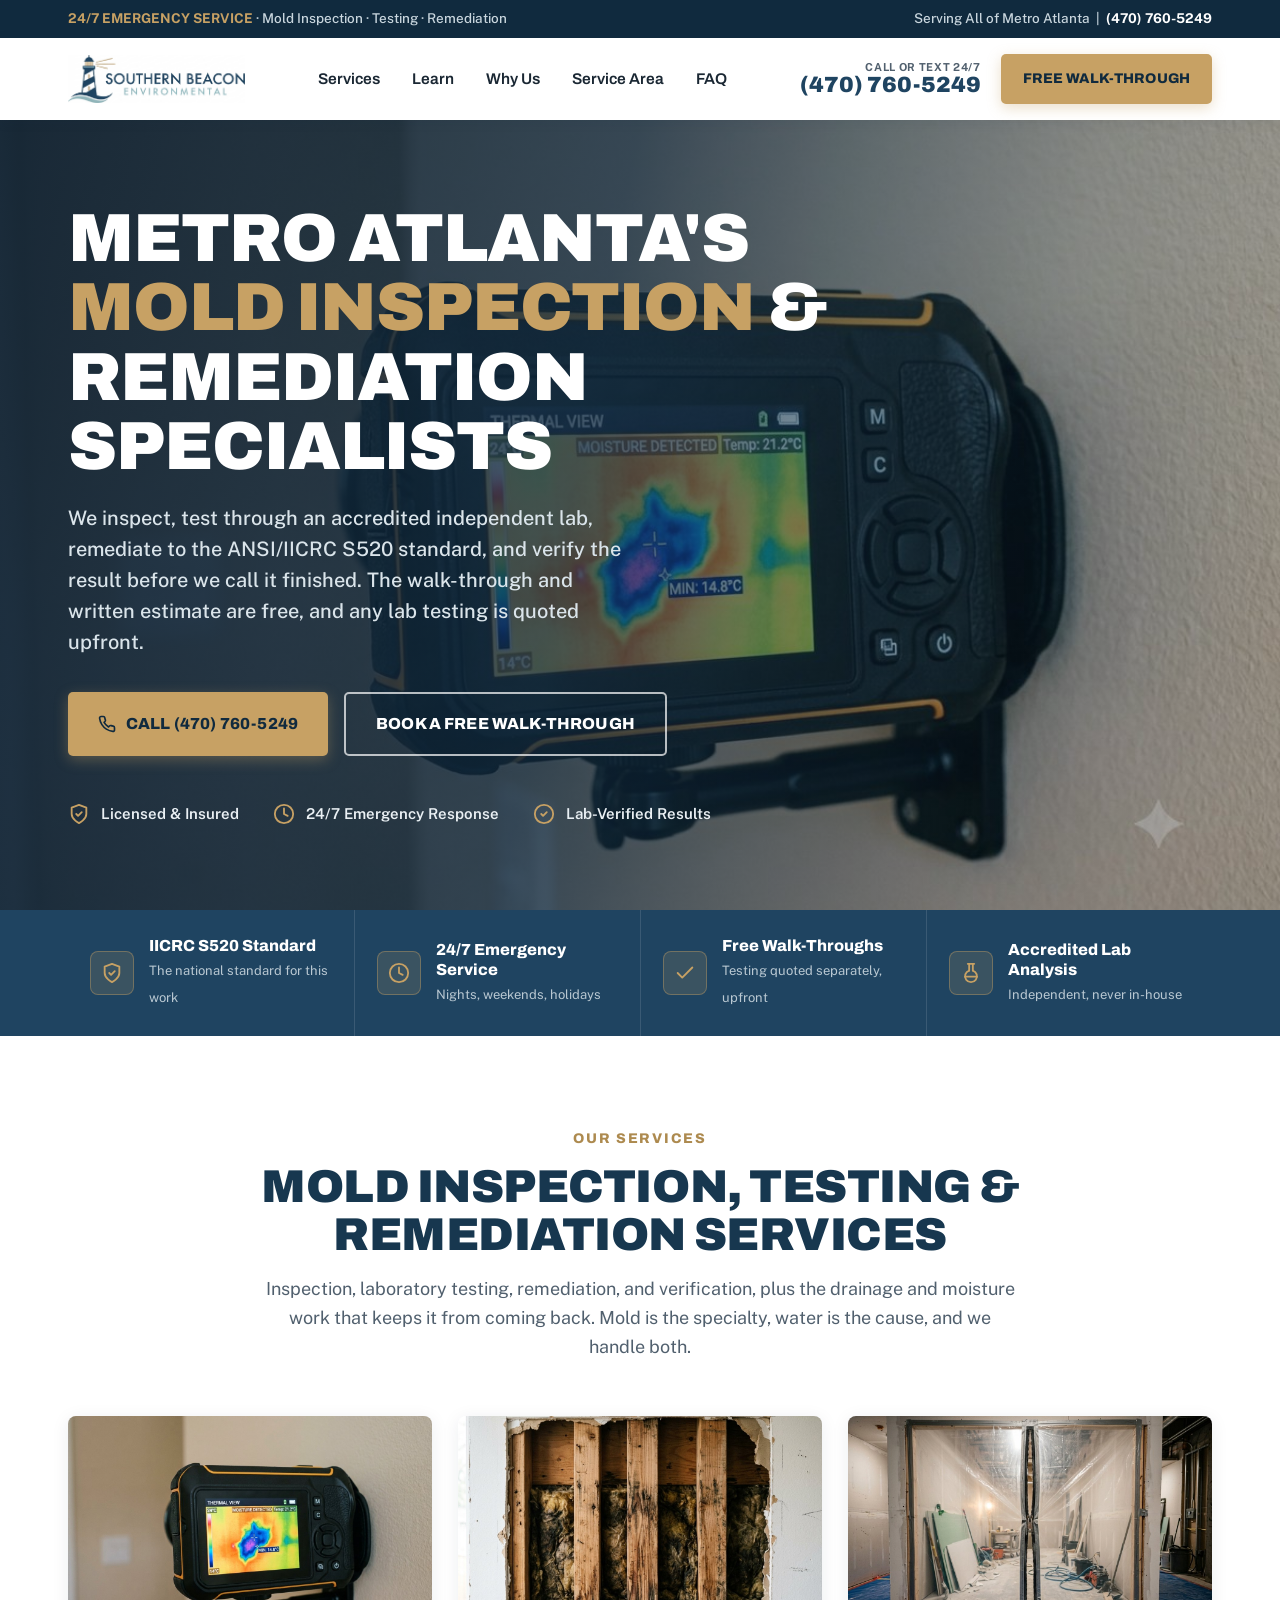
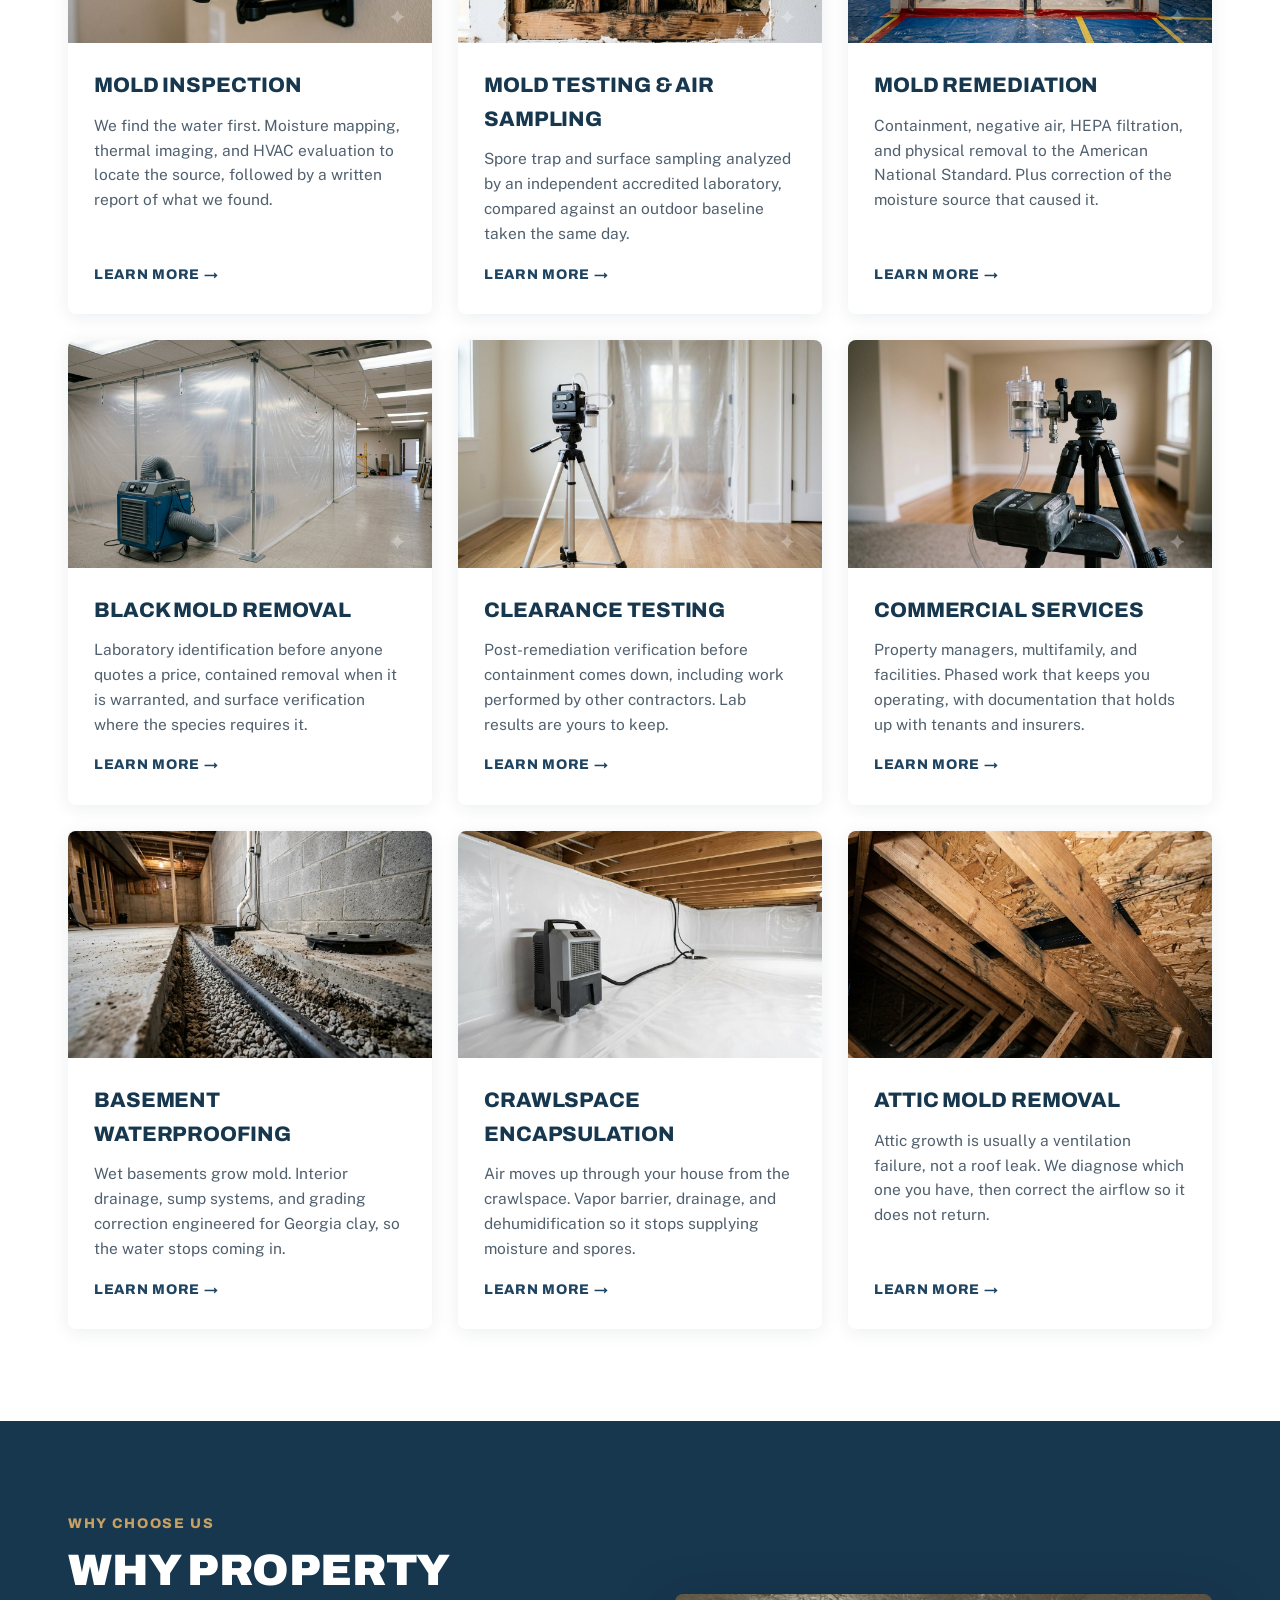
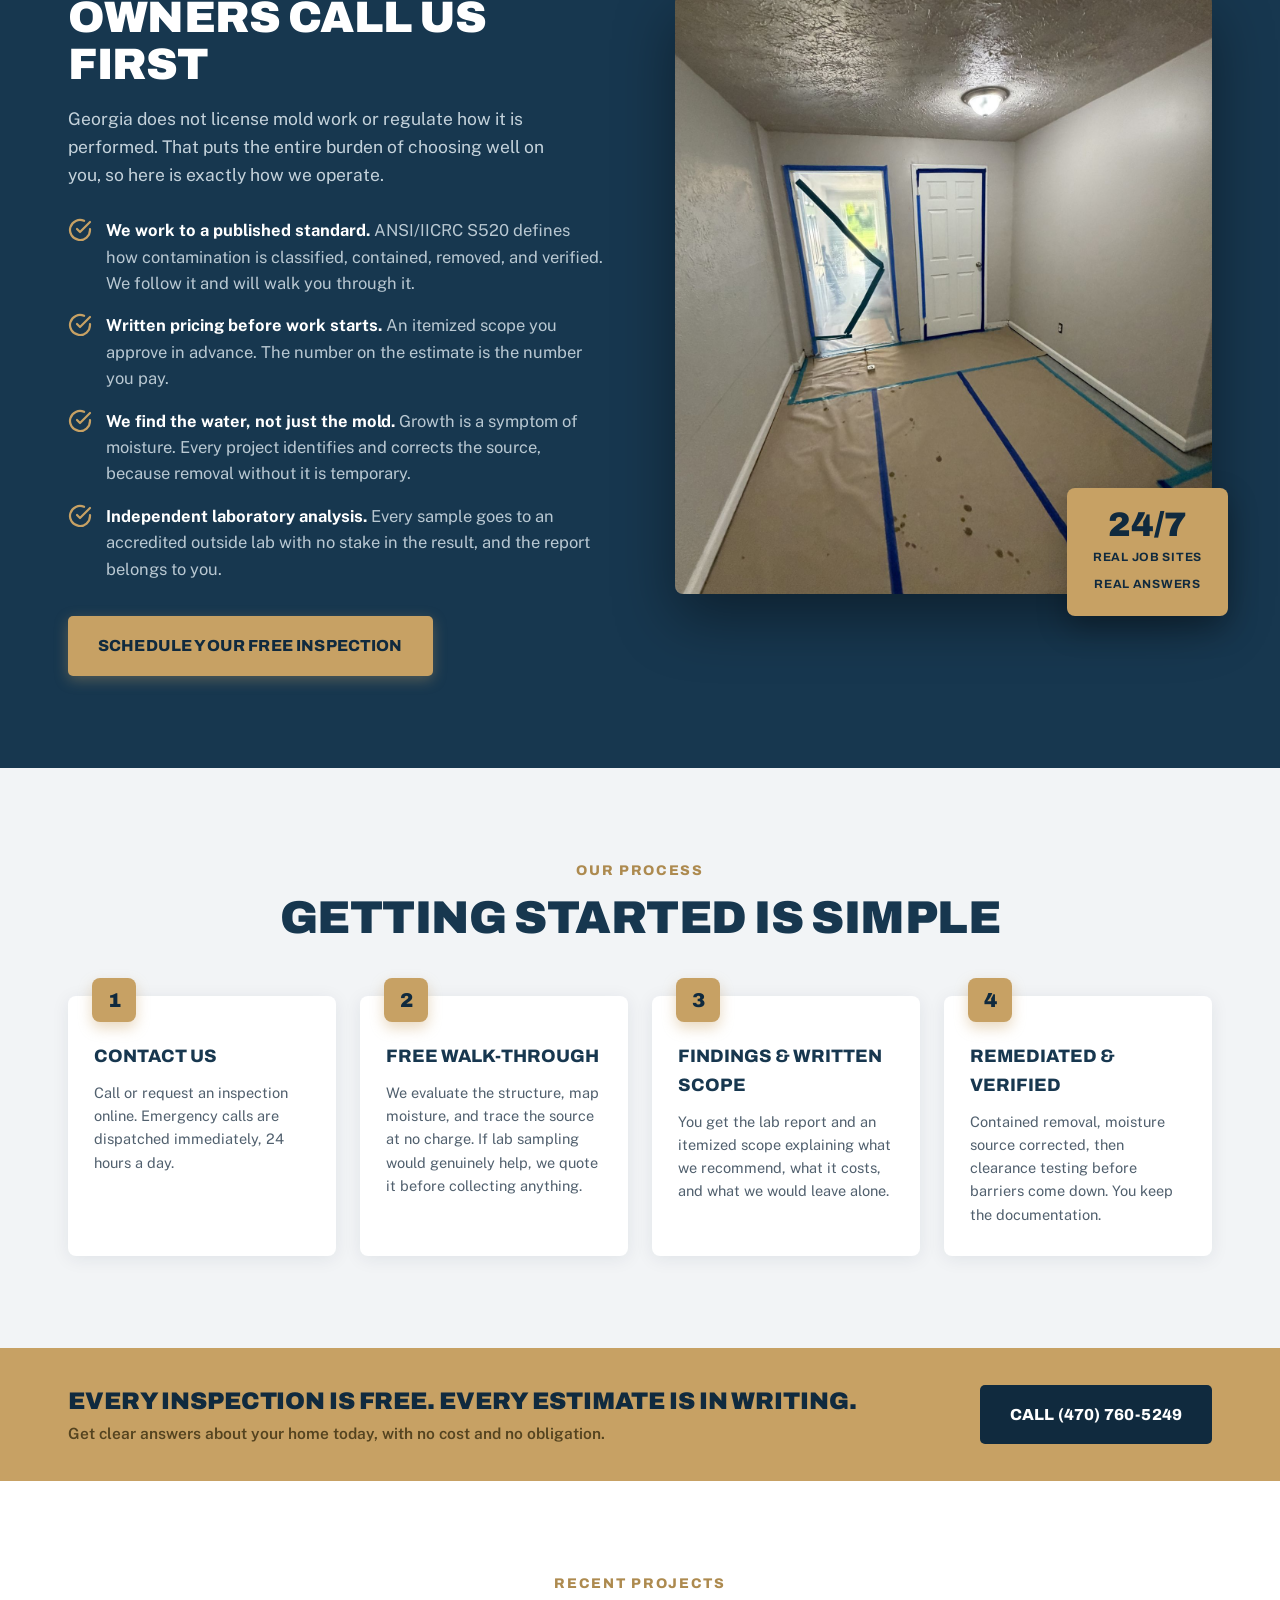
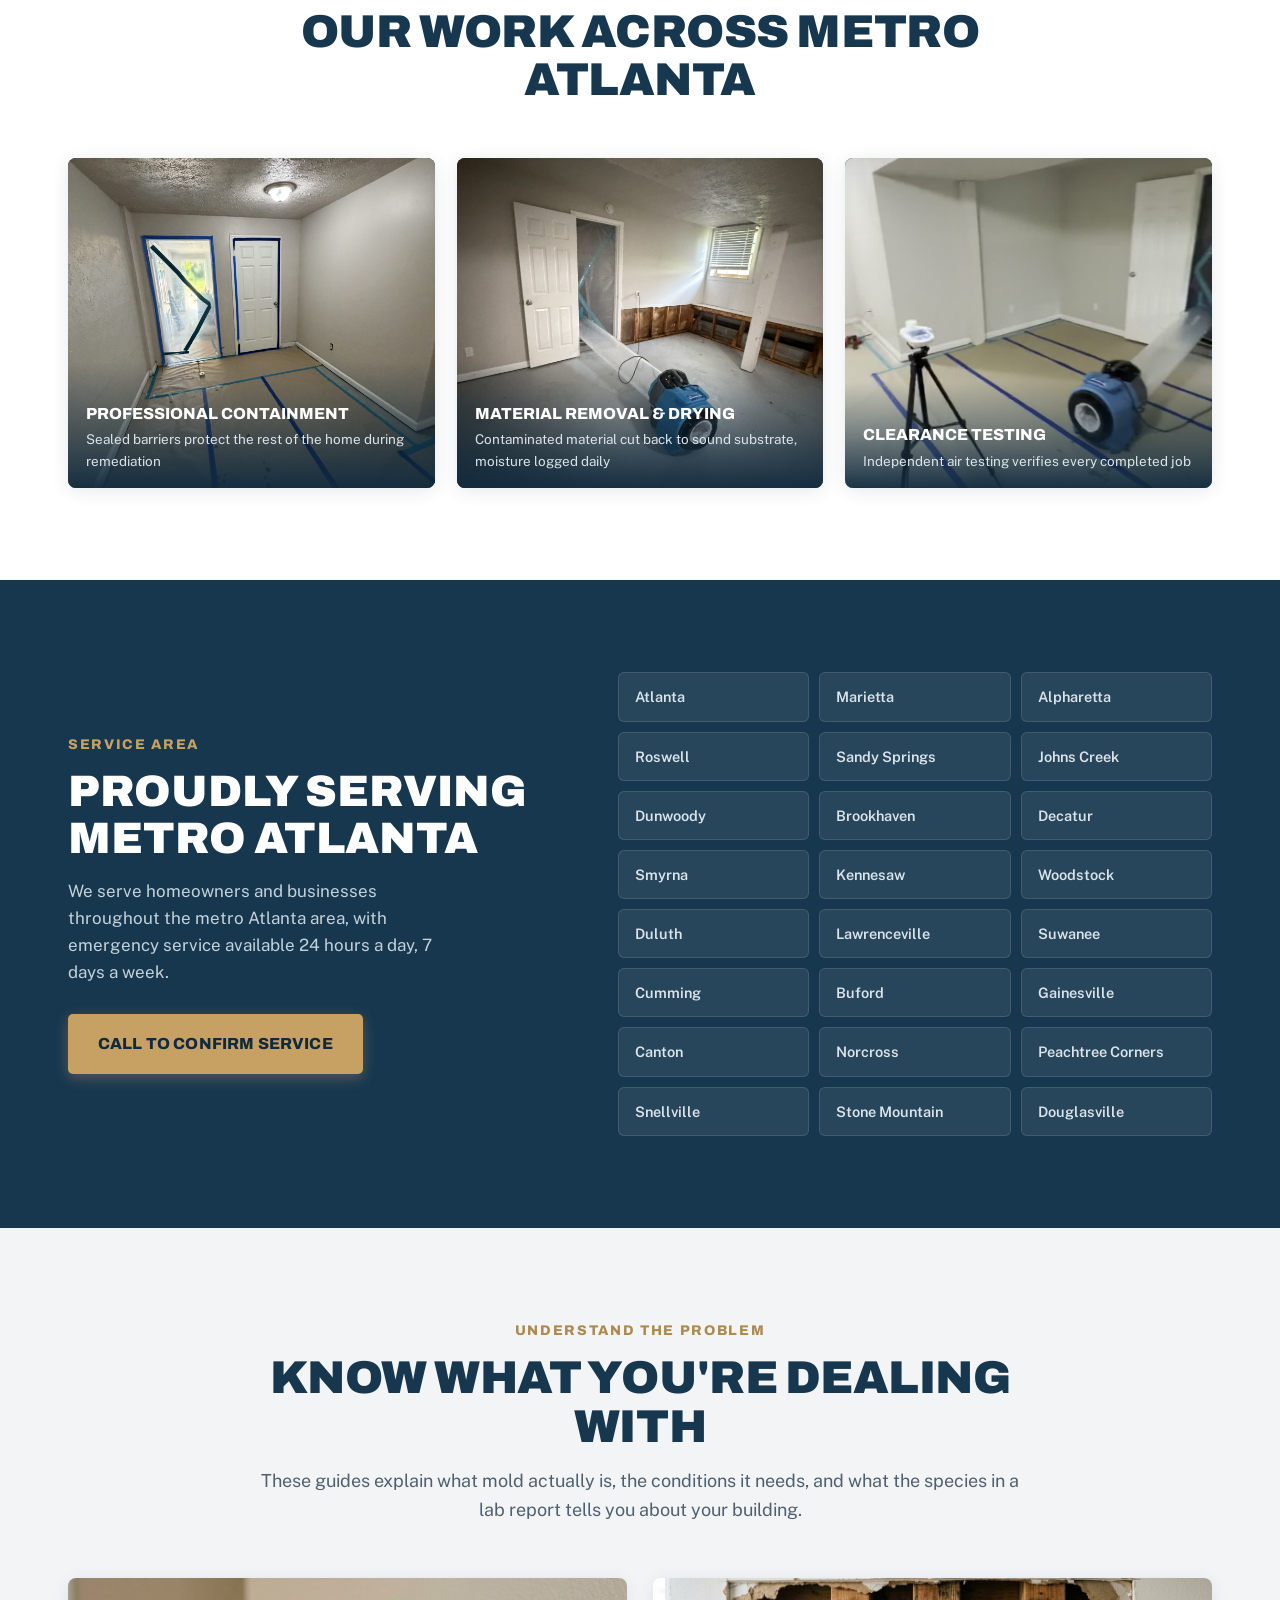
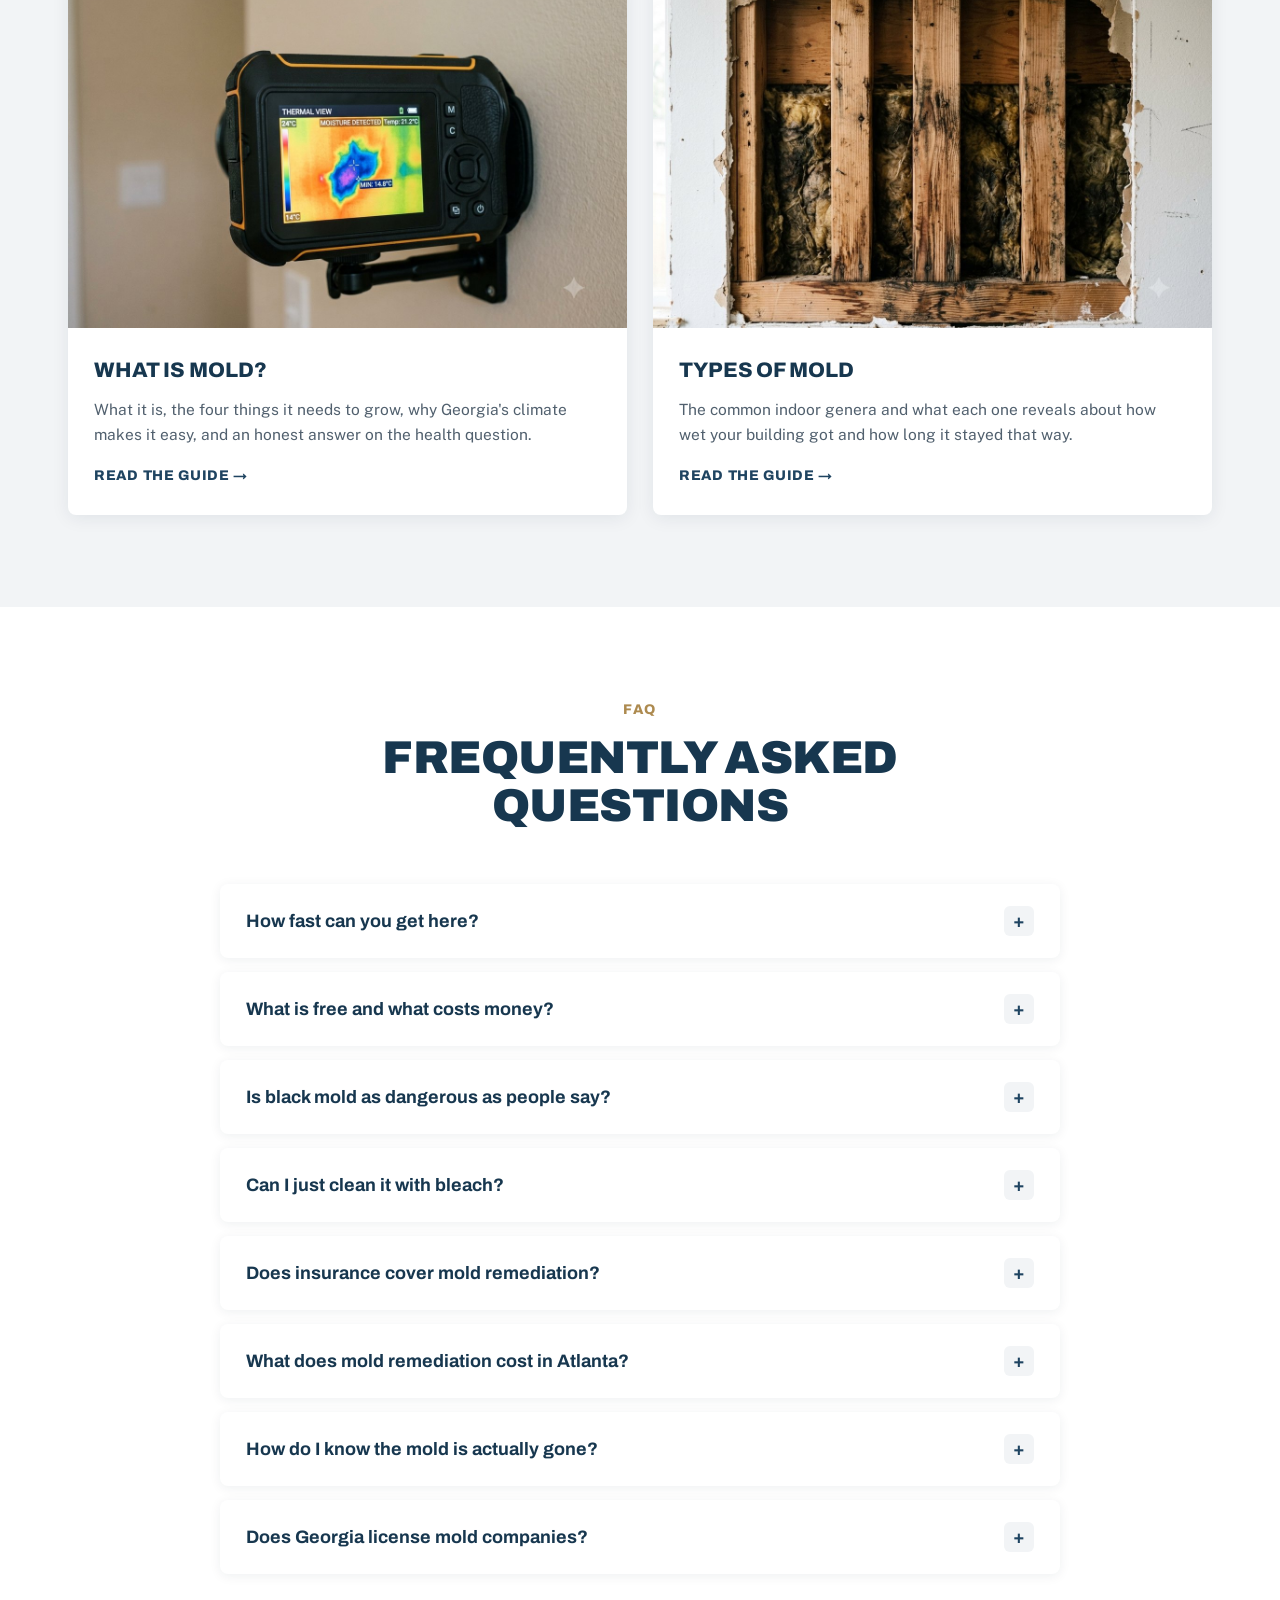
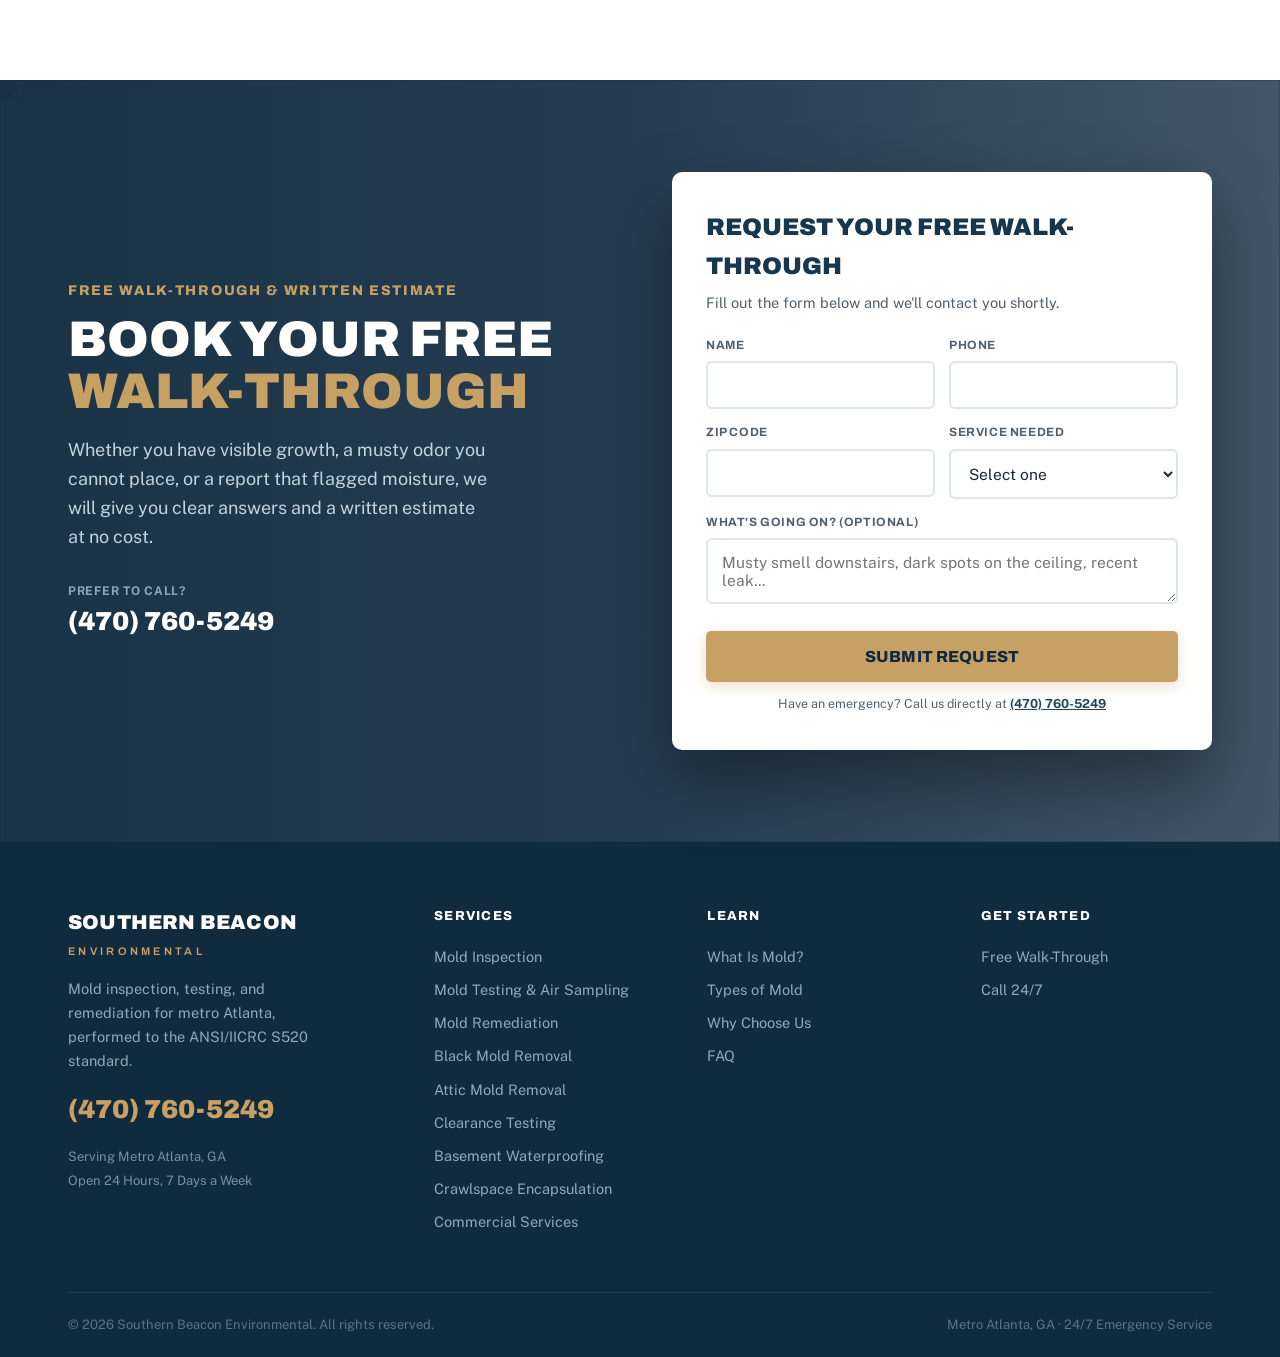
==== commit e13f3053: "Remove card labels and orphaned video captions, fix div balance, constrain sidebar width" ====
--- a/index.html
+++ b/index.html
@@ -98,7 +98,6 @@
     <div class="cell"><span class="tk"><svg viewBox="0 0 24 24" fill="none" stroke-width="2" stroke-linecap="round" stroke-linejoin="round"><path d="M10 2v7.31"/><path d="M14 9.3V1.99"/><path d="M8.5 2h7"/><path d="M14 9.3a6.5 6.5 0 1 1-4 0"/><path d="M5.52 16h12.96"/></svg></span><div><b>Accredited Lab Analysis</b><span>Independent, never in-house</span></div></div>
   </div>
 </div>
-</div>
 
 <!-- services -->
 <section class="sec" id="services">
@@ -110,7 +109,7 @@
     </div>
     <div class="svcs">
       <a class="svc" href="/services/mold-inspection">
-        <div class="img"><img src="images/services/mold-inspection.jpg" alt="Thermal imaging camera detecting hidden moisture during a mold inspection" loading="lazy"><span class="flag">Start Here</span></div>
+        <div class="img"><img src="images/services/mold-inspection.jpg" alt="Thermal imaging camera detecting hidden moisture during a mold inspection" loading="lazy"></div>
         <div class="txt">
           <h3>Mold Inspection</h3>
           <p>We find the water first. Moisture mapping, thermal imaging, and HVAC evaluation to locate the source, followed by a written report of what we found.</p>
@@ -118,7 +117,7 @@
         </div>
       </a>
       <a class="svc" href="/services/mold-testing">
-        <div class="img"><img src="images/services/mold-testing-sampling.jpg" alt="Air sampling pump collecting a spore trap sample for laboratory analysis" loading="lazy"><span class="flag">Accredited Lab</span></div>
+        <div class="img"><img src="images/services/mold-testing-sampling.jpg" alt="Air sampling pump collecting a spore trap sample for laboratory analysis" loading="lazy"></div>
         <div class="txt">
           <h3>Mold Testing &amp; Air Sampling</h3>
           <p>Spore trap and surface sampling analyzed by an independent accredited laboratory, compared against an outdoor baseline taken the same day.</p>
@@ -126,7 +125,7 @@
         </div>
       </a>
       <a class="svc" href="/services/mold-remediation">
-        <div class="img"><img src="images/services/remediation.jpg" alt="Sealed containment doorway on an active mold remediation job" loading="lazy"><span class="flag">IICRC S520</span></div>
+        <div class="img"><img src="images/services/remediation.jpg" alt="Sealed containment doorway on an active mold remediation job" loading="lazy"></div>
         <div class="txt">
           <h3>Mold Remediation</h3>
           <p>Containment, negative air, HEPA filtration, and physical removal to the American National Standard. Plus correction of the moisture source that caused it.</p>
@@ -142,7 +141,7 @@
         </div>
       </a>
       <a class="svc" href="/services/clearance-testing">
-        <div class="img"><img src="images/services/clearance.jpg" alt="Air sampling in a finished, clean room during post-remediation clearance testing" loading="lazy"><span class="flag">Proof It Worked</span></div>
+        <div class="img"><img src="images/services/clearance.jpg" alt="Air sampling in a finished, clean room during post-remediation clearance testing" loading="lazy"></div>
         <div class="txt">
           <h3>Clearance Testing</h3>
           <p>Post-remediation verification before containment comes down, including work performed by other contractors. Lab results are yours to keep.</p>
@@ -150,7 +149,7 @@
         </div>
       </a>
       <a class="svc" href="/services/commercial-mold-services">
-        <div class="img"><img src="images/services/commercial.jpg" alt="Containment and air scrubber set up in a commercial building" loading="lazy"><span class="flag">Commercial</span></div>
+        <div class="img"><img src="images/services/commercial.jpg" alt="Containment and air scrubber set up in a commercial building" loading="lazy"></div>
         <div class="txt">
           <h3>Commercial Services</h3>
           <p>Property managers, multifamily, and facilities. Phased work that keeps you operating, with documentation that holds up with tenants and insurers.</p>
@@ -158,7 +157,7 @@
         </div>
       </a>
       <a class="svc" href="/services/basement-waterproofing">
-        <div class="img"><img src="images/services/waterproofing.jpg" alt="Interior drainage trench with perforated pipe and sump during basement waterproofing" loading="lazy"><span class="flag">Written Warranty</span></div>
+        <div class="img"><img src="images/services/waterproofing.jpg" alt="Interior drainage trench with perforated pipe and sump during basement waterproofing" loading="lazy"></div>
         <div class="txt">
           <h3>Basement Waterproofing</h3>
           <p>Wet basements grow mold. Interior drainage, sump systems, and grading correction engineered for Georgia clay, so the water stops coming in.</p>
@@ -470,4 +469,4 @@
 
 </script>
 </body>
-</html>+</html>
--- a/css/main.css
+++ b/css/main.css
@@ -290,7 +290,7 @@
 .aside-card ul a:hover{background:var(--navy);color:#fff}
 .aside-card ul a.cur{background:var(--navy);color:#fff}
 .pg-faq{margin-top:8px}
-@media(max-width:960px){.pg-grid{grid-template-columns:1fr;gap:40px}.pg-aside{position:static}}
+@media(max-width:960px){.pg-grid{grid-template-columns:1fr;gap:40px}.pg-aside{position:static;max-width:560px}}
 @media(max-width:560px){.pg-main .photo img{height:240px}}
 
 /* =====================================================
@@ -446,4 +446,4 @@
 
 /* lead form: honeypot (hidden from humans) + error message */
 .hp{position:absolute;left:-9999px;width:1px;height:1px;overflow:hidden}
-.err{color:#B3563F;font-size:14px;font-weight:600;margin:10px 0 0;min-height:1px}+.err{color:#B3563F;font-size:14px;font-weight:600;margin:10px 0 0;min-height:1px}
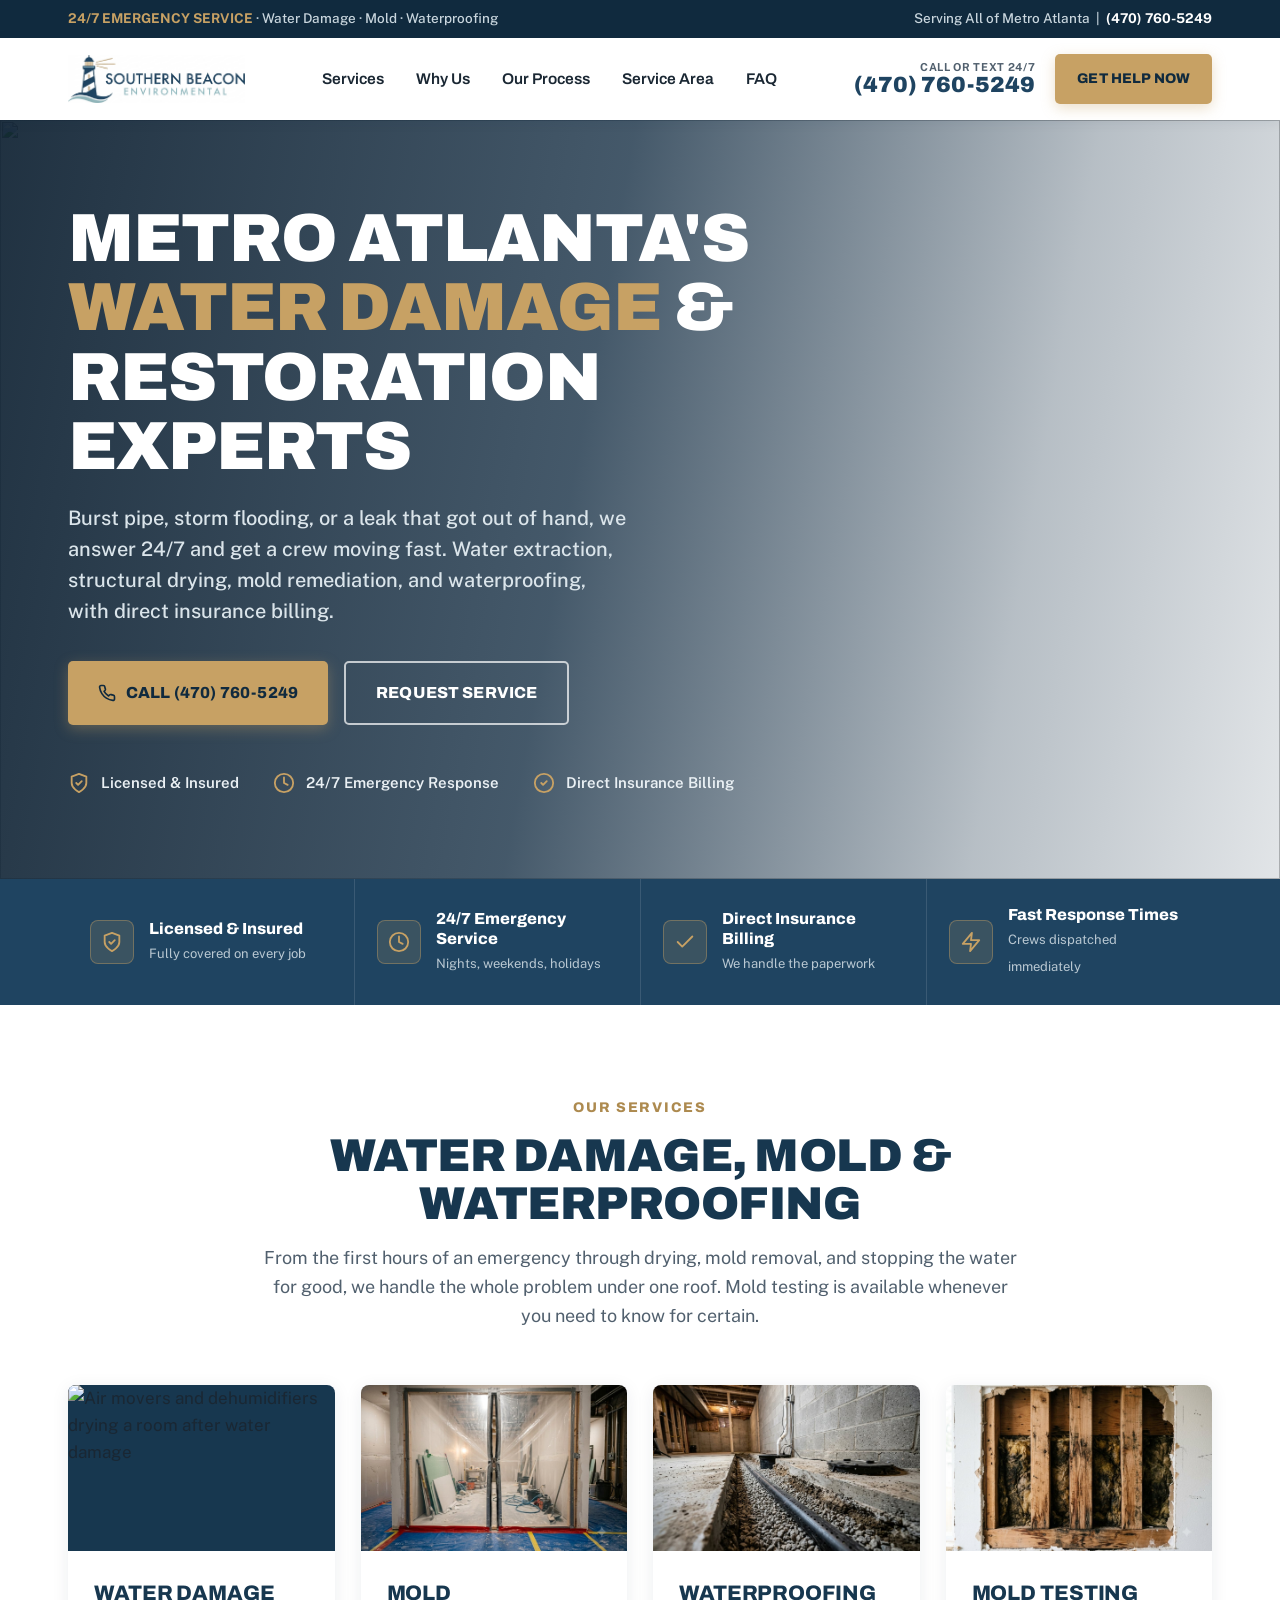
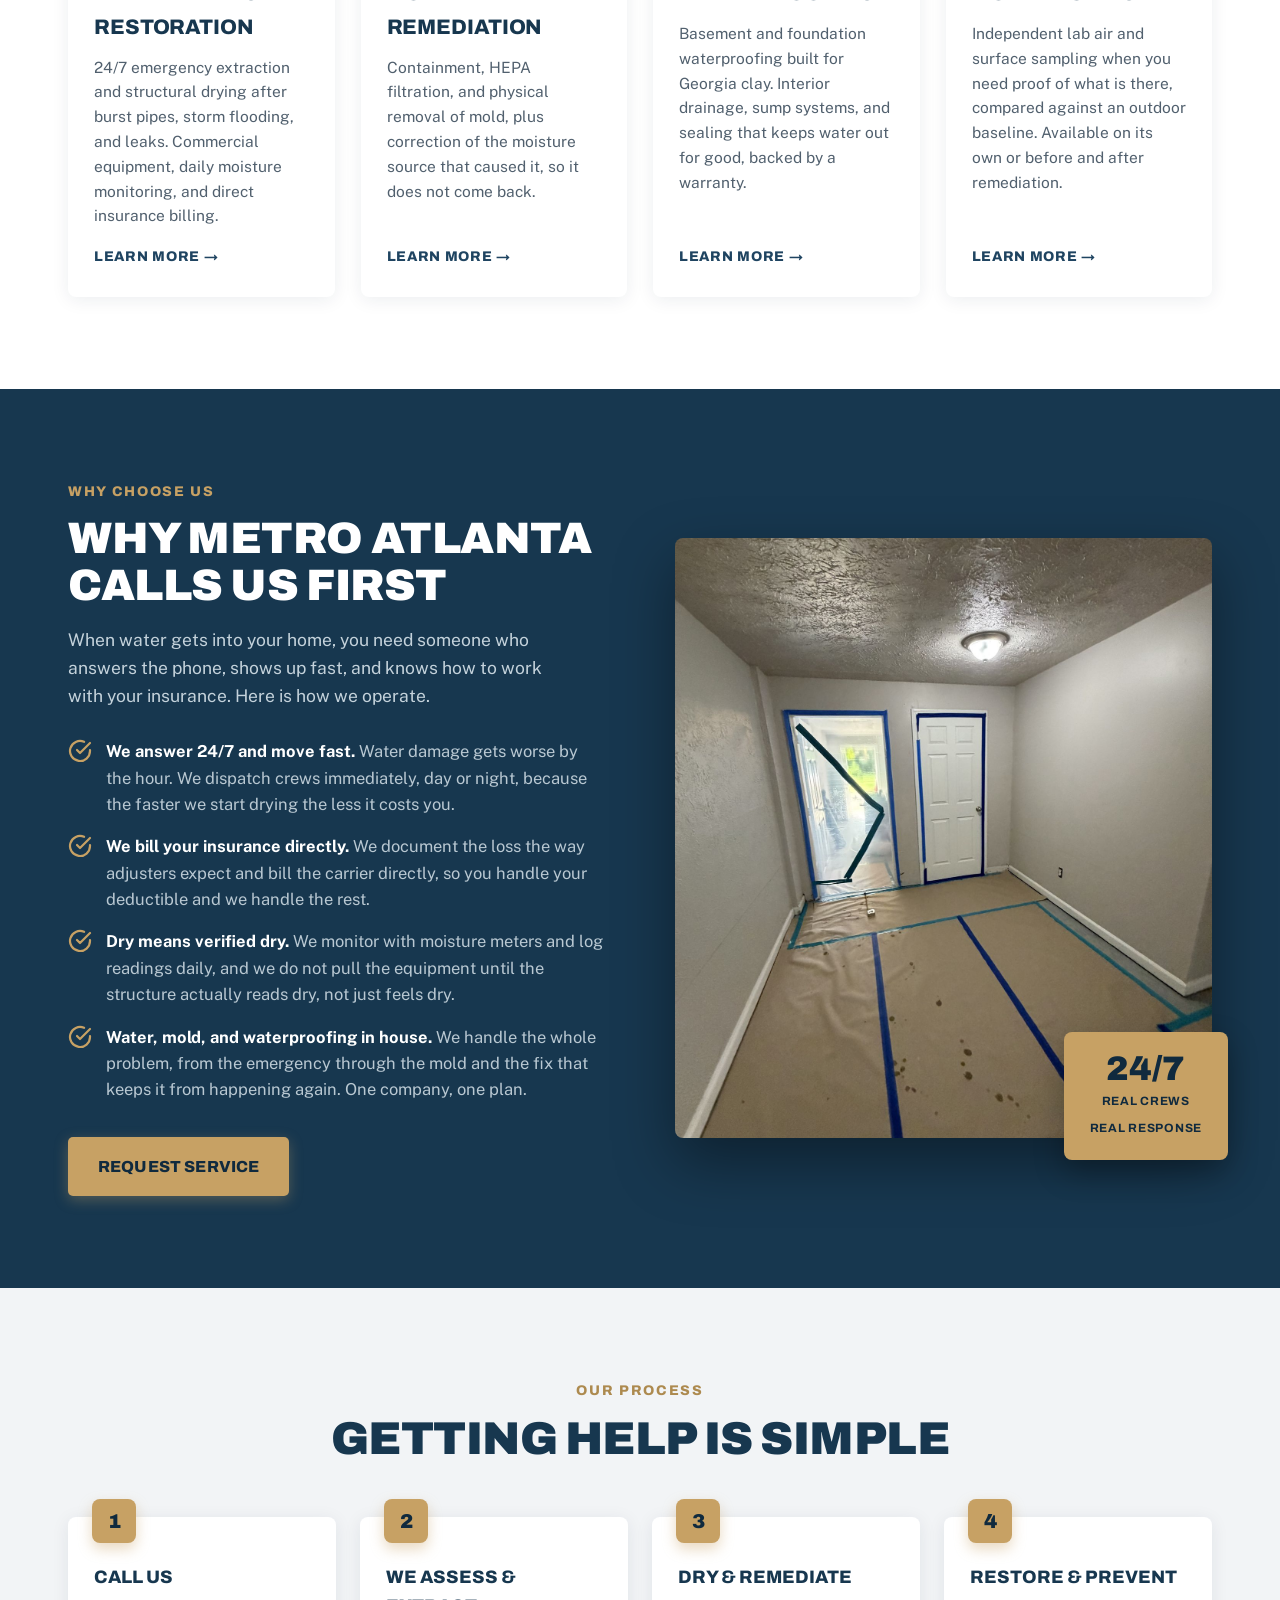
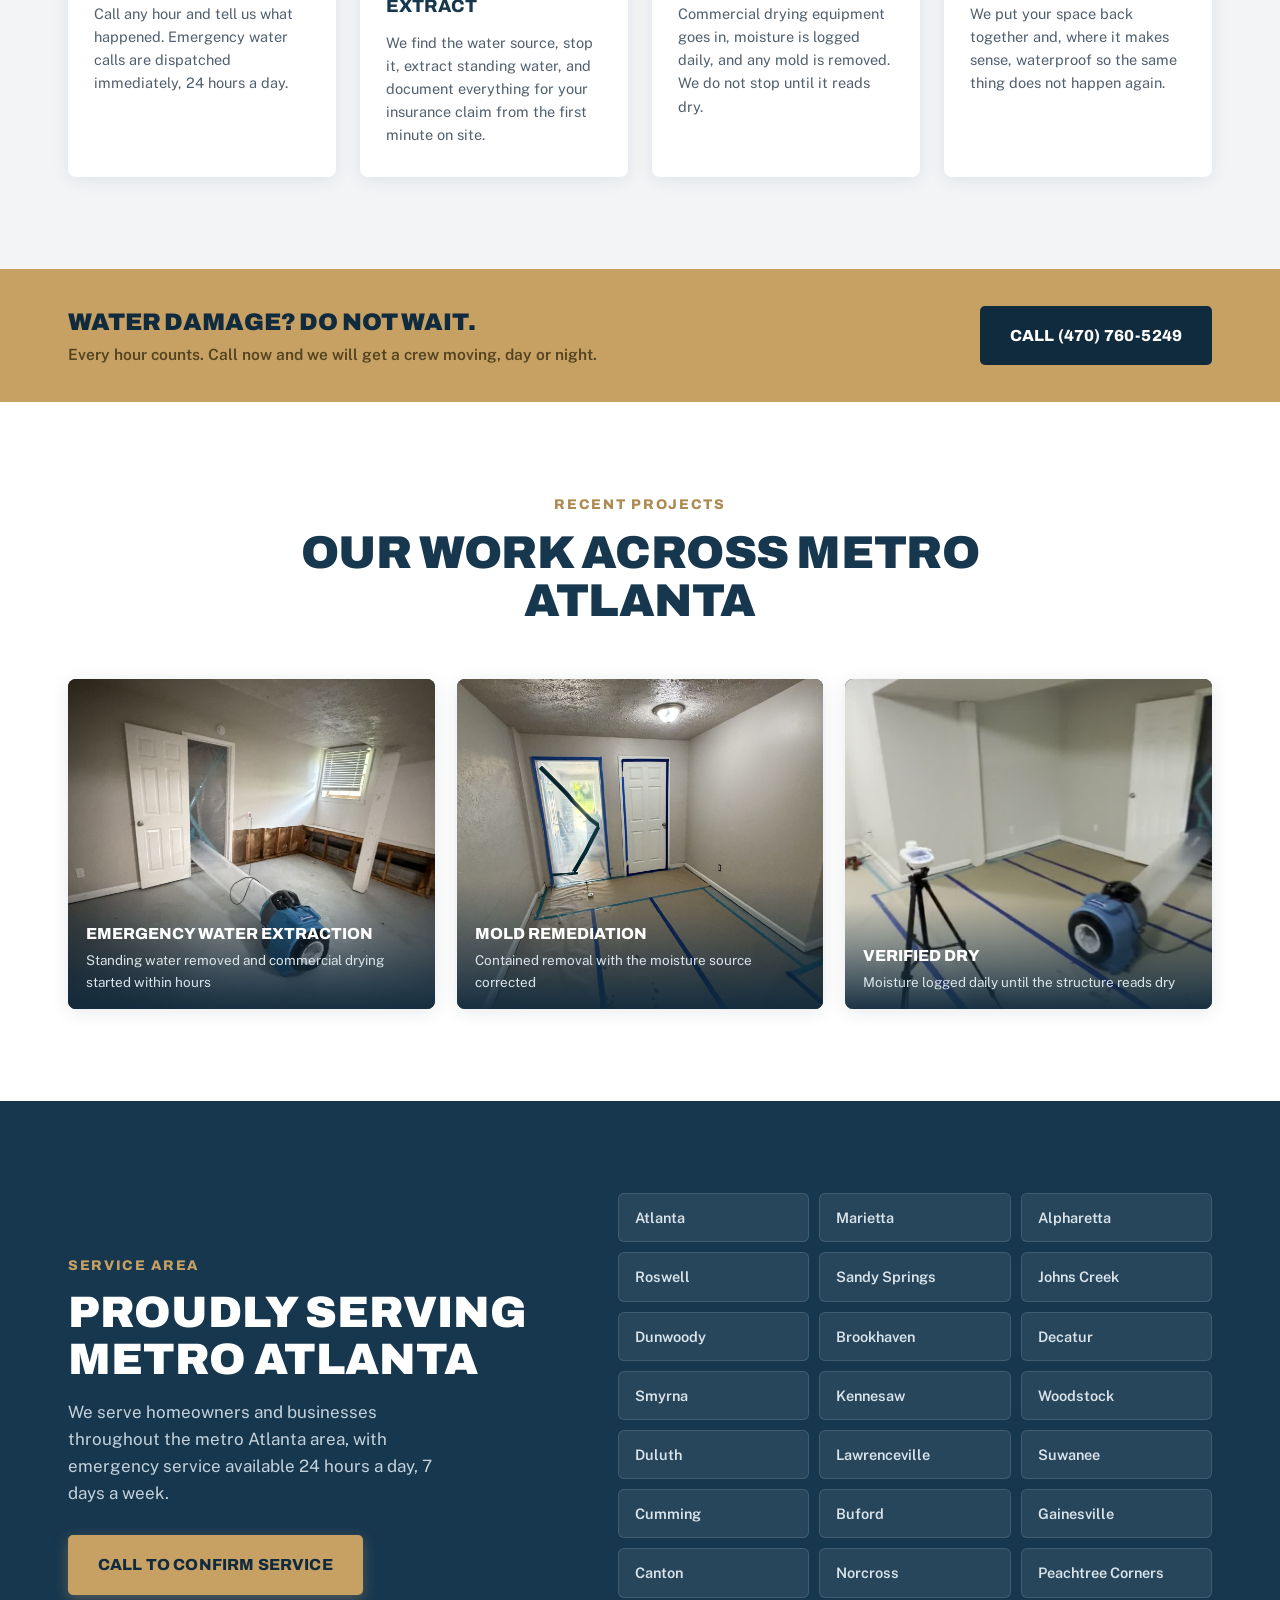
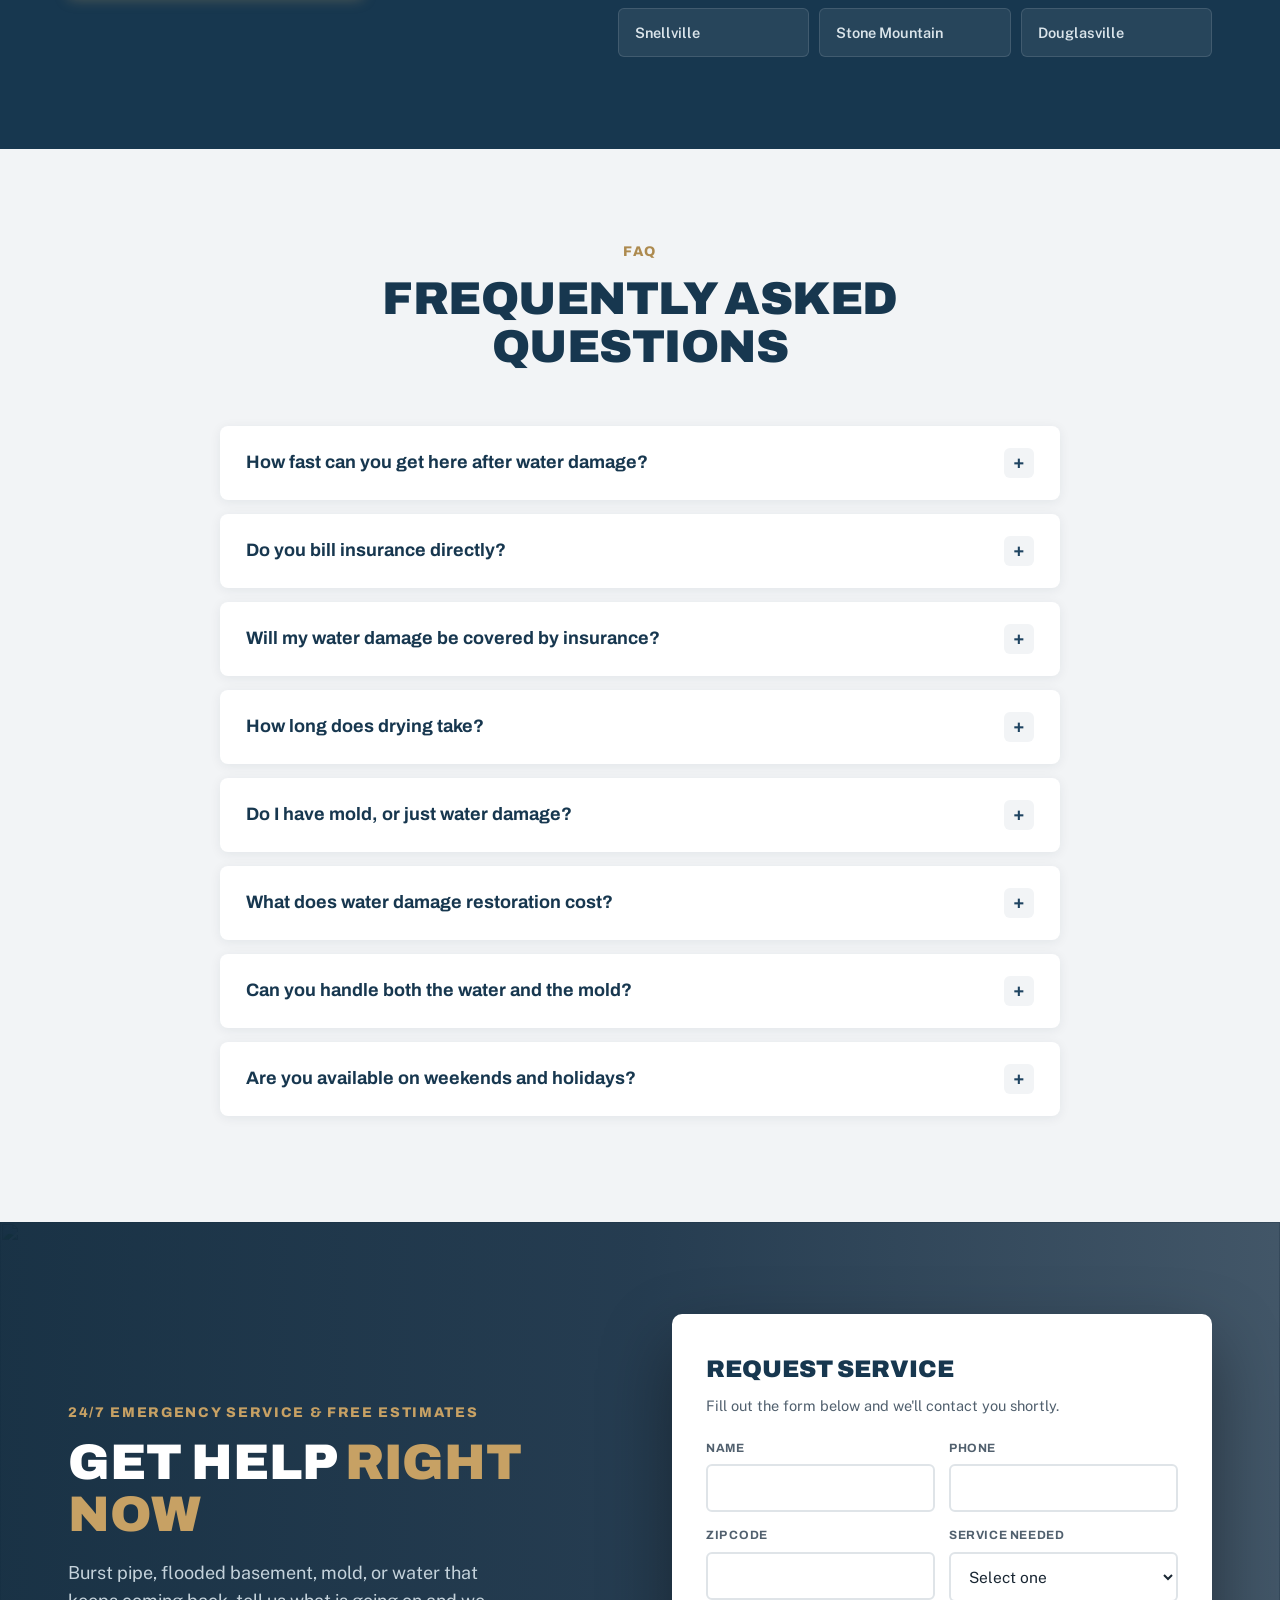
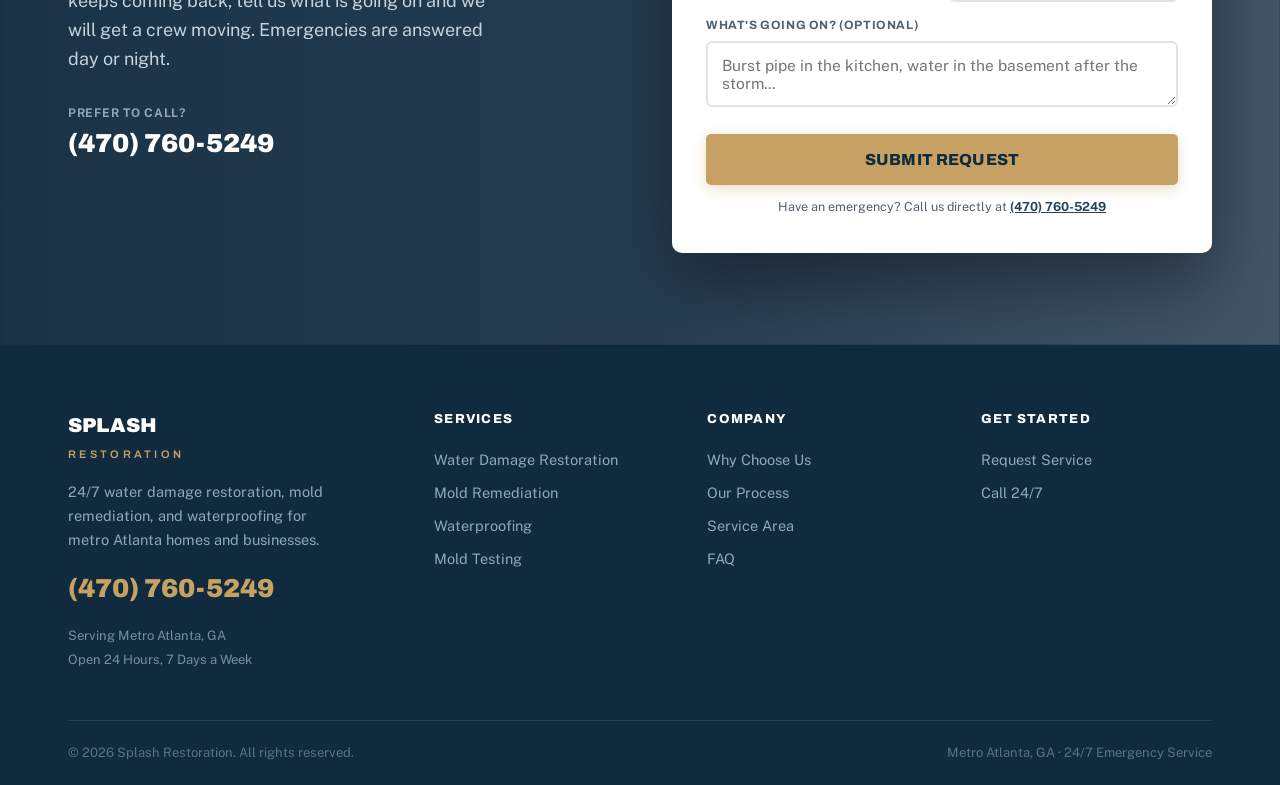
==== commit d0d18f14: "Reposition to Splash Restoration: water damage, mold, waterproofing, mold testing" ====
--- a/index.html
+++ b/index.html
@@ -3,15 +3,15 @@
 <head>
 <meta charset="UTF-8">
 <meta name="viewport" content="width=device-width, initial-scale=1.0">
-<title>Mold Inspection, Testing &amp; Remediation | Metro Atlanta | Southern Beacon Environmental</title>
-<meta name="description" content="Metro Atlanta mold inspection, laboratory testing, and remediation performed to the ANSI/IICRC S520 standard. Free inspections, accredited lab analysis, and clearance verification. Call (470) 760-5249.">
+<title>Water Damage Restoration, Mold Remediation &amp; Waterproofing | Metro Atlanta | Splash Restoration</title>
+<meta name="description" content="24/7 water damage restoration, mold remediation, and waterproofing across metro Atlanta. Fast emergency response, direct insurance billing, and mold testing available. Call (470) 760-5249.">
 <link rel="canonical" href="https://southernbeaconenvironmental.com/">
 <link rel="icon" href="/favicon.ico" sizes="any">
 <link rel="icon" type="image/png" sizes="32x32" href="/favicon-32.png">
 <link rel="apple-touch-icon" href="/apple-touch-icon.png">
 <meta property="og:type" content="website">
-<meta property="og:title" content="Mold Inspection, Testing & Remediation | Metro Atlanta">
-<meta property="og:description" content="Metro Atlanta mold inspection, laboratory testing, and remediation to the ANSI/IICRC S520 standard. Free inspections and accredited lab analysis. Call (470) 760-5249.">
+<meta property="og:title" content="Water Damage Restoration, Mold Remediation & Waterproofing | Metro Atlanta">
+<meta property="og:description" content="24/7 emergency water damage restoration, mold remediation, and waterproofing for metro Atlanta. Fast response and direct insurance billing. Call (470) 760-5249.">
 <meta property="og:url" content="https://southernbeaconenvironmental.com/">
 <meta property="og:image" content="https://southernbeaconenvironmental.com/images/hero-bg.jpg">
 
@@ -24,8 +24,8 @@
 {
   "@context":"https://schema.org","@type":"LocalBusiness",
   "@id":"https://southernbeaconenvironmental.com/#business",
-  "name":"Southern Beacon Environmental",
-  "description":"Mold inspection, laboratory mold testing, mold remediation, and post-remediation clearance verification serving metro Atlanta, Georgia. Performed to the ANSI/IICRC S520 standard. 24/7 response.",
+  "name":"Splash Restoration",
+  "description":"24/7 water damage restoration, mold remediation, and waterproofing serving metro Atlanta, Georgia. Emergency water extraction and structural drying, mold removal, and basement and foundation waterproofing, with mold testing available. Direct insurance billing.",
   "url":"https://southernbeaconenvironmental.com/","telephone":"+14707605249",
   "image":"https://southernbeaconenvironmental.com/images/hero-bg.jpg","priceRange":"$$",
   "areaServed":[{"@type":"City","name":"Atlanta"},{"@type":"City","name":"Marietta"},{"@type":"City","name":"Alpharetta"},{"@type":"City","name":"Roswell"},{"@type":"City","name":"Sandy Springs"},{"@type":"City","name":"Gainesville"},{"@type":"City","name":"Duluth"},{"@type":"City","name":"Lawrenceville"},{"@type":"City","name":"Cumming"},{"@type":"City","name":"Decatur"},{"@type":"City","name":"Johns Creek"},{"@type":"City","name":"Smyrna"}],
@@ -34,57 +34,57 @@
 }
 </script>
 <script type="application/ld+json">
-{"@context": "https://schema.org", "@type": "FAQPage", "mainEntity": [{"@type": "Question", "name": "How fast can you get here?", "acceptedAnswer": {"@type": "Answer", "text": "We answer 24 hours a day. Urgent situations in metro Atlanta are dispatched immediately, and standard inspections are usually scheduled within 24 to 48 hours."}}, {"@type": "Question", "name": "Is the inspection really free?", "acceptedAnswer": {"@type": "Answer", "text": "Yes. The visual inspection, moisture readings, and our findings cost nothing. If laboratory sampling would help answer the question, we quote it separately and you decide before anything is collected."}}, {"@type": "Question", "name": "Is black mold as dangerous as people say?", "acceptedAnswer": {"@type": "Answer", "text": "Color does not identify a species. Most dark growth is not Stachybotrys, and only laboratory analysis can tell you what you have. Some molds do aggravate allergies and asthma, particularly for children, older adults, and immunocompromised people."}}, {"@type": "Question", "name": "Can I just clean it with bleach?", "acceptedAnswer": {"@type": "Answer", "text": "Surface cleaning aerosolizes spores and leaves the moisture source untouched, so growth returns. The standard of care is physical removal under containment, not treating growth in place."}}, {"@type": "Question", "name": "Does insurance cover mold remediation?", "acceptedAnswer": {"@type": "Answer", "text": "It depends on the cause. Mold resulting from a sudden covered event such as a burst pipe is often covered, while long-term leaks and humidity usually are not. We document conditions thoroughly so your claim has the strongest support."}}, {"@type": "Question", "name": "What does mold remediation cost in Atlanta?", "acceptedAnswer": {"@type": "Answer", "text": "Small contained projects can run a few hundred dollars, while larger jobs involving demolition, drying, and laboratory verification cost more. You receive a written itemized price after inspection, before any work begins."}}, {"@type": "Question", "name": "How do I know the mold is actually gone?", "acceptedAnswer": {"@type": "Answer", "text": "Post-remediation clearance testing is performed before containment comes down. Air samples go to an accredited independent laboratory and are compared against an outdoor baseline, and you keep the written determination."}}, {"@type": "Question", "name": "Does Georgia license mold companies?", "acceptedAnswer": {"@type": "Answer", "text": "No. Georgia does not license mold inspectors or remediators, and the state does not regulate mold in homes and businesses. That is why we work to ANSI/IICRC S520 and use independent accredited laboratories, and why you should ask any company what standard they follow."}}]}
+{"@context": "https://schema.org", "@type": "FAQPage", "mainEntity": [{"@type": "Question", "name": "How fast can you get here after water damage?", "acceptedAnswer": {"@type": "Answer", "text": "We answer 24 hours a day and dispatch emergency water damage calls immediately. In water losses the first hours matter most, because drywall wicks moisture and mold can start within 24 to 48 hours, so we get a crew moving as fast as possible."}}, {"@type": "Question", "name": "Do you bill insurance directly?", "acceptedAnswer": {"@type": "Answer", "text": "Yes. We document the loss with photos and moisture readings, work from the same estimating platform adjusters use, and bill your insurance company directly so you are not floating the cost. You handle your deductible and we handle the rest of the paperwork."}}, {"@type": "Question", "name": "Will my water damage be covered by insurance?", "acceptedAnswer": {"@type": "Answer", "text": "It depends on the cause. Sudden, accidental events like a burst pipe, a failed water heater, or a supply line break are usually covered. Long-term seepage and unaddressed maintenance issues often are not. We document everything thoroughly so your claim has the strongest possible support."}}, {"@type": "Question", "name": "How long does drying take?", "acceptedAnswer": {"@type": "Answer", "text": "Most residential water losses dry in three to five days with commercial air movers and dehumidifiers running, though it depends on how much water there was and which materials got wet. We monitor with moisture meters daily and do not pull equipment until the structure reads dry."}}, {"@type": "Question", "name": "Do I have mold, or just water damage?", "acceptedAnswer": {"@type": "Answer", "text": "Any material that stays wet long enough will grow mold, often within a couple of days. If water sat for a while before we arrived, or if there is a musty smell, we look for mold and can test to confirm. Fast drying is the best way to prevent it in the first place."}}, {"@type": "Question", "name": "What does water damage restoration cost?", "acceptedAnswer": {"@type": "Answer", "text": "It depends on the size of the loss, how many rooms are affected, and how much material has to be removed. When it is an insurance claim, your out-of-pocket is typically just your deductible. For non-covered work you get a written estimate before anything starts."}}, {"@type": "Question", "name": "Can you handle both the water and the mold?", "acceptedAnswer": {"@type": "Answer", "text": "Yes. We handle water extraction and drying, mold remediation, and the waterproofing that stops it from happening again, all in house. One company, one plan, no finger-pointing between contractors about whose scope a problem belonged to."}}, {"@type": "Question", "name": "Are you available on weekends and holidays?", "acceptedAnswer": {"@type": "Answer", "text": "Yes. Water does not wait for business hours. We answer the phone and dispatch crews 24 hours a day, 7 days a week, including weekends and holidays."}}]}
 </script>
 
-<link rel="stylesheet" href="/css/main.css?v=20260724">
+<link rel="stylesheet" href="/css/main.css?v=20260929">
 </head>
 <body>
 
 <div class="topbar">
   <div class="wrap">
-    <span><b>24/7 EMERGENCY SERVICE</b><span class="hide-m"> · Mold Inspection · Testing · Remediation</span></span>
+    <span><b>24/7 EMERGENCY SERVICE</b><span class="hide-m"> · Water Damage · Mold · Waterproofing</span></span>
     <span class="hide-m">Serving All of Metro Atlanta &nbsp;|&nbsp; <a href="tel:+14707605249">(470) 760-5249</a></span>
   </div>
 </div>
 
 <header>
   <div class="wrap nav">
-    <a class="logo" href="/"><img src="images/logo-southern-beacon.png" alt="Southern Beacon Environmental"></a>
+    <a class="logo" href="/"><img src="images/logo-southern-beacon.png" alt="Splash Restoration"></a>
     <nav>
       <ul id="menu">
         <li><a href="#services">Services</a></li>
-        <li><a href="/learn/what-is-mold">Learn</a></li>
         <li><a href="#why">Why Us</a></li>
+        <li><a href="#process">Our Process</a></li>
         <li><a href="#areas">Service Area</a></li>
         <li><a href="#faq">FAQ</a></li>
       </ul>
     </nav>
     <div class="hdr-right">
       <a class="hdr-phone" href="tel:+14707605249"><small>Call or Text 24/7</small><b>(470) 760-5249</b></a>
-      <a class="btn gold" href="#quote" style="padding:14px 22px;font-size:14px">Free Walk-Through</a>
+      <a class="btn gold" href="#quote" style="padding:14px 22px;font-size:14px">Get Help Now</a>
       <button class="burger" id="burger" aria-label="Menu" aria-expanded="false"><span></span><span></span><span></span></button>
     </div>
   </div>
 </header>
 
 <section class="hero">
-  <div class="bg"><img src="images/services/mold-inspection.jpg" alt="" fetchpriority="high"></div>
+  <div class="bg"><img src="images/hero-bg.jpg" alt="" fetchpriority="high"></div>
   <div class="shade"></div>
   <div class="wrap">
-    <h1>Metro Atlanta's <span style="white-space:nowrap">Mold Inspection</span> &amp; Remediation Specialists</h1>
-    <p>We inspect, test through an accredited independent lab, remediate to the ANSI/IICRC S520 standard, and verify the result before we call it finished. The walk-through and written estimate are free, and any lab testing is quoted upfront.</p>
+    <h1>Metro Atlanta's <span style="white-space:nowrap">Water Damage</span> &amp; Restoration Experts</h1>
+    <p>Burst pipe, storm flooding, or a leak that got out of hand, we answer 24/7 and get a crew moving fast. Water extraction, structural drying, mold remediation, and waterproofing, with direct insurance billing.</p>
     <div class="ctas">
       <a class="btn gold" href="tel:+14707605249">
         <svg viewBox="0 0 24 24" fill="none" stroke="currentColor" stroke-width="2.2" stroke-linecap="round" stroke-linejoin="round"><path d="M22 16.92v3a2 2 0 0 1-2.18 2 19.79 19.79 0 0 1-8.63-3.07 19.5 19.5 0 0 1-6-6 19.79 19.79 0 0 1-3.07-8.67A2 2 0 0 1 4.11 2h3a2 2 0 0 1 2 1.72c.13.96.36 1.9.7 2.81a2 2 0 0 1-.45 2.11L8.09 9.91a16 16 0 0 0 6 6l1.27-1.27a2 2 0 0 1 2.11-.45c.91.34 1.85.57 2.81.7A2 2 0 0 1 22 16.92z"/></svg>
         Call (470) 760-5249
       </a>
-      <a class="btn outline" href="#quote">Book a Free Walk-Through</a>
+      <a class="btn outline" href="#quote">Request Service</a>
     </div>
     <div class="marks">
       <div><svg viewBox="0 0 24 24" fill="none" stroke-width="2" stroke-linecap="round" stroke-linejoin="round"><path d="M12 22s8-4 8-10V5l-8-3-8 3v7c0 6 8 10 8 10z"/><path d="m9 12 2 2 4-4"/></svg>Licensed &amp; Insured</div>
       <div><svg viewBox="0 0 24 24" fill="none" stroke-width="2" stroke-linecap="round" stroke-linejoin="round"><circle cx="12" cy="12" r="10"/><path d="M12 6v6l4 2"/></svg>24/7 Emergency Response</div>
-      <div><svg viewBox="0 0 24 24" fill="none" stroke-width="2" stroke-linecap="round" stroke-linejoin="round"><path d="M9 12l2 2 4-4"/><circle cx="12" cy="12" r="10"/></svg>Lab-Verified Results</div>
+      <div><svg viewBox="0 0 24 24" fill="none" stroke-width="2" stroke-linecap="round" stroke-linejoin="round"><path d="M9 12l2 2 4-4"/><circle cx="12" cy="12" r="10"/></svg>Direct Insurance Billing</div>
     </div>
   </div>
 </section>
@@ -92,10 +92,10 @@
 <!-- trust band -->
 <div class="band">
   <div class="wrap">
-    <div class="cell"><span class="tk"><svg viewBox="0 0 24 24" fill="none" stroke-width="2" stroke-linecap="round" stroke-linejoin="round"><path d="M12 22s8-4 8-10V5l-8-3-8 3v7c0 6 8 10 8 10z"/><path d="m9 12 2 2 4-4"/></svg></span><div><b>IICRC S520 Standard</b><span>The national standard for this work</span></div></div>
+    <div class="cell"><span class="tk"><svg viewBox="0 0 24 24" fill="none" stroke-width="2" stroke-linecap="round" stroke-linejoin="round"><path d="M12 22s8-4 8-10V5l-8-3-8 3v7c0 6 8 10 8 10z"/><path d="m9 12 2 2 4-4"/></svg></span><div><b>Licensed &amp; Insured</b><span>Fully covered on every job</span></div></div>
     <div class="cell"><span class="tk"><svg viewBox="0 0 24 24" fill="none" stroke-width="2" stroke-linecap="round" stroke-linejoin="round"><circle cx="12" cy="12" r="10"/><path d="M12 6v6l4 2"/></svg></span><div><b>24/7 Emergency Service</b><span>Nights, weekends, holidays</span></div></div>
-    <div class="cell"><span class="tk"><svg viewBox="0 0 24 24" fill="none" stroke-width="2" stroke-linecap="round" stroke-linejoin="round"><path d="M20 6 9 17l-5-5"/></svg></span><div><b>Free Walk-Throughs</b><span>Testing quoted separately, upfront</span></div></div>
-    <div class="cell"><span class="tk"><svg viewBox="0 0 24 24" fill="none" stroke-width="2" stroke-linecap="round" stroke-linejoin="round"><path d="M10 2v7.31"/><path d="M14 9.3V1.99"/><path d="M8.5 2h7"/><path d="M14 9.3a6.5 6.5 0 1 1-4 0"/><path d="M5.52 16h12.96"/></svg></span><div><b>Accredited Lab Analysis</b><span>Independent, never in-house</span></div></div>
+    <div class="cell"><span class="tk"><svg viewBox="0 0 24 24" fill="none" stroke-width="2" stroke-linecap="round" stroke-linejoin="round"><path d="M20 6 9 17l-5-5"/></svg></span><div><b>Direct Insurance Billing</b><span>We handle the paperwork</span></div></div>
+    <div class="cell"><span class="tk"><svg viewBox="0 0 24 24" fill="none" stroke-width="2" stroke-linecap="round" stroke-linejoin="round"><path d="M13 2 3 14h9l-1 8 10-12h-9l1-8z"/></svg></span><div><b>Fast Response Times</b><span>Crews dispatched immediately</span></div></div>
   </div>
 </div>
 
@@ -104,79 +104,39 @@
   <div class="wrap">
     <div class="head">
       <div class="over">Our Services</div>
-      <h2>Mold Inspection, Testing &amp; Remediation Services</h2>
-      <p>Inspection, laboratory testing, remediation, and verification, plus the drainage and moisture work that keeps it from coming back. Mold is the specialty, water is the cause, and we handle both.</p>
-    </div>
-    <div class="svcs">
-      <a class="svc" href="/services/mold-inspection">
-        <div class="img"><img src="images/services/mold-inspection.jpg" alt="Thermal imaging camera detecting hidden moisture during a mold inspection" loading="lazy"></div>
+      <h2>Water Damage, Mold &amp; Waterproofing</h2>
+      <p>From the first hours of an emergency through drying, mold removal, and stopping the water for good, we handle the whole problem under one roof. Mold testing is available whenever you need to know for certain.</p>
+    </div>
+    <div class="svcs four">
+      <a class="svc" href="/services/water-damage">
+        <div class="img"><img src="images/services/water-damage.jpg" alt="Air movers and dehumidifiers drying a room after water damage" loading="lazy"></div>
         <div class="txt">
-          <h3>Mold Inspection</h3>
-          <p>We find the water first. Moisture mapping, thermal imaging, and HVAC evaluation to locate the source, followed by a written report of what we found.</p>
+          <h3>Water Damage Restoration</h3>
+          <p>24/7 emergency extraction and structural drying after burst pipes, storm flooding, and leaks. Commercial equipment, daily moisture monitoring, and direct insurance billing.</p>
           <span class="go">Learn More &rarr;</span>
         </div>
       </a>
-      <a class="svc" href="/services/mold-testing">
-        <div class="img"><img src="images/services/mold-testing-sampling.jpg" alt="Air sampling pump collecting a spore trap sample for laboratory analysis" loading="lazy"></div>
-        <div class="txt">
-          <h3>Mold Testing &amp; Air Sampling</h3>
-          <p>Spore trap and surface sampling analyzed by an independent accredited laboratory, compared against an outdoor baseline taken the same day.</p>
-          <span class="go">Learn More &rarr;</span>
-        </div>
-      </a>
       <a class="svc" href="/services/mold-remediation">
-        <div class="img"><img src="images/services/remediation.jpg" alt="Sealed containment doorway on an active mold remediation job" loading="lazy"></div>
+        <div class="img"><img src="images/services/remediation.jpg" alt="Sealed containment on an active mold remediation job" loading="lazy"></div>
         <div class="txt">
           <h3>Mold Remediation</h3>
-          <p>Containment, negative air, HEPA filtration, and physical removal to the American National Standard. Plus correction of the moisture source that caused it.</p>
+          <p>Containment, HEPA filtration, and physical removal of mold, plus correction of the moisture source that caused it, so it does not come back.</p>
           <span class="go">Learn More &rarr;</span>
         </div>
       </a>
-      <a class="svc" href="/services/black-mold-removal">
-        <div class="img"><img src="images/services/black-mold.jpg" alt="Wall opened to the studs showing dark water-damage staining on the framing" loading="lazy"></div>
+      <a class="svc" href="/services/waterproofing">
+        <div class="img"><img src="images/services/waterproofing.jpg" alt="Interior basement drainage and sump system during waterproofing" loading="lazy"></div>
         <div class="txt">
-          <h3>Black Mold Removal</h3>
-          <p>Laboratory identification before anyone quotes a price, contained removal when it is warranted, and surface verification where the species requires it.</p>
+          <h3>Waterproofing</h3>
+          <p>Basement and foundation waterproofing built for Georgia clay. Interior drainage, sump systems, and sealing that keeps water out for good, backed by a warranty.</p>
           <span class="go">Learn More &rarr;</span>
         </div>
       </a>
-      <a class="svc" href="/services/clearance-testing">
-        <div class="img"><img src="images/services/clearance.jpg" alt="Air sampling in a finished, clean room during post-remediation clearance testing" loading="lazy"></div>
+      <a class="svc" href="/services/mold-testing">
+        <div class="img"><img src="images/services/mold-testing-sampling.jpg" alt="Air sampling pump collecting a mold sample for laboratory analysis" loading="lazy"></div>
         <div class="txt">
-          <h3>Clearance Testing</h3>
-          <p>Post-remediation verification before containment comes down, including work performed by other contractors. Lab results are yours to keep.</p>
-          <span class="go">Learn More &rarr;</span>
-        </div>
-      </a>
-      <a class="svc" href="/services/commercial-mold-services">
-        <div class="img"><img src="images/services/commercial.jpg" alt="Containment and air scrubber set up in a commercial building" loading="lazy"></div>
-        <div class="txt">
-          <h3>Commercial Services</h3>
-          <p>Property managers, multifamily, and facilities. Phased work that keeps you operating, with documentation that holds up with tenants and insurers.</p>
-          <span class="go">Learn More &rarr;</span>
-        </div>
-      </a>
-      <a class="svc" href="/services/basement-waterproofing">
-        <div class="img"><img src="images/services/waterproofing.jpg" alt="Interior drainage trench with perforated pipe and sump during basement waterproofing" loading="lazy"></div>
-        <div class="txt">
-          <h3>Basement Waterproofing</h3>
-          <p>Wet basements grow mold. Interior drainage, sump systems, and grading correction engineered for Georgia clay, so the water stops coming in.</p>
-          <span class="go">Learn More &rarr;</span>
-        </div>
-      </a>
-      <a class="svc" href="/services/crawlspace-encapsulation">
-        <div class="img"><img src="images/services/crawlspace.jpg" alt="Encapsulated crawlspace with white vapor barrier and dehumidifier" loading="lazy"></div>
-        <div class="txt">
-          <h3>Crawlspace Encapsulation</h3>
-          <p>Air moves up through your house from the crawlspace. Vapor barrier, drainage, and dehumidification so it stops supplying moisture and spores.</p>
-          <span class="go">Learn More &rarr;</span>
-        </div>
-      </a>
-      <a class="svc" href="/services/attic-mold-removal">
-        <div class="img"><img src="images/services/attic.jpg" alt="Attic roof sheathing and rafters showing dark mold staining" loading="lazy"></div>
-        <div class="txt">
-          <h3>Attic Mold Removal</h3>
-          <p>Attic growth is usually a ventilation failure, not a roof leak. We diagnose which one you have, then correct the airflow so it does not return.</p>
+          <h3>Mold Testing</h3>
+          <p>Independent lab air and surface sampling when you need proof of what is there, compared against an outdoor baseline. Available on its own or before and after remediation.</p>
           <span class="go">Learn More &rarr;</span>
         </div>
       </a>
@@ -189,19 +149,19 @@
   <div class="wrap">
     <div>
       <div class="over">Why Choose Us</div>
-      <h2>Why Property Owners Call Us First</h2>
-      <p>Georgia does not license mold work or regulate how it is performed. That puts the entire burden of choosing well on you, so here is exactly how we operate.</p>
+      <h2>Why Metro Atlanta Calls Us First</h2>
+      <p>When water gets into your home, you need someone who answers the phone, shows up fast, and knows how to work with your insurance. Here is how we operate.</p>
       <ul class="checks">
-        <li><svg viewBox="0 0 24 24" fill="none" stroke-width="2.2" stroke-linecap="round" stroke-linejoin="round"><path d="M22 11.08V12a10 10 0 1 1-5.93-9.14"/><path d="M22 4 12 14.01l-3-3"/></svg><div><b>We work to a published standard.</b> <span>ANSI/IICRC S520 defines how contamination is classified, contained, removed, and verified. We follow it and will walk you through it.</span></div></li>
-        <li><svg viewBox="0 0 24 24" fill="none" stroke-width="2.2" stroke-linecap="round" stroke-linejoin="round"><path d="M22 11.08V12a10 10 0 1 1-5.93-9.14"/><path d="M22 4 12 14.01l-3-3"/></svg><div><b>Written pricing before work starts.</b> <span>An itemized scope you approve in advance. The number on the estimate is the number you pay.</span></div></li>
-        <li><svg viewBox="0 0 24 24" fill="none" stroke-width="2.2" stroke-linecap="round" stroke-linejoin="round"><path d="M22 11.08V12a10 10 0 1 1-5.93-9.14"/><path d="M22 4 12 14.01l-3-3"/></svg><div><b>We find the water, not just the mold.</b> <span>Growth is a symptom of moisture. Every project identifies and corrects the source, because removal without it is temporary.</span></div></li>
-        <li><svg viewBox="0 0 24 24" fill="none" stroke-width="2.2" stroke-linecap="round" stroke-linejoin="round"><path d="M22 11.08V12a10 10 0 1 1-5.93-9.14"/><path d="M22 4 12 14.01l-3-3"/></svg><div><b>Independent laboratory analysis.</b> <span>Every sample goes to an accredited outside lab with no stake in the result, and the report belongs to you.</span></div></li>
+        <li><svg viewBox="0 0 24 24" fill="none" stroke-width="2.2" stroke-linecap="round" stroke-linejoin="round"><path d="M22 11.08V12a10 10 0 1 1-5.93-9.14"/><path d="M22 4 12 14.01l-3-3"/></svg><div><b>We answer 24/7 and move fast.</b> <span>Water damage gets worse by the hour. We dispatch crews immediately, day or night, because the faster we start drying the less it costs you.</span></div></li>
+        <li><svg viewBox="0 0 24 24" fill="none" stroke-width="2.2" stroke-linecap="round" stroke-linejoin="round"><path d="M22 11.08V12a10 10 0 1 1-5.93-9.14"/><path d="M22 4 12 14.01l-3-3"/></svg><div><b>We bill your insurance directly.</b> <span>We document the loss the way adjusters expect and bill the carrier directly, so you handle your deductible and we handle the rest.</span></div></li>
+        <li><svg viewBox="0 0 24 24" fill="none" stroke-width="2.2" stroke-linecap="round" stroke-linejoin="round"><path d="M22 11.08V12a10 10 0 1 1-5.93-9.14"/><path d="M22 4 12 14.01l-3-3"/></svg><div><b>Dry means verified dry.</b> <span>We monitor with moisture meters and log readings daily, and we do not pull the equipment until the structure actually reads dry, not just feels dry.</span></div></li>
+        <li><svg viewBox="0 0 24 24" fill="none" stroke-width="2.2" stroke-linecap="round" stroke-linejoin="round"><path d="M22 11.08V12a10 10 0 1 1-5.93-9.14"/><path d="M22 4 12 14.01l-3-3"/></svg><div><b>Water, mold, and waterproofing in house.</b> <span>We handle the whole problem, from the emergency through the mold and the fix that keeps it from happening again. One company, one plan.</span></div></li>
       </ul>
-      <a class="btn gold" href="#quote">Schedule Your Free Inspection</a>
+      <a class="btn gold" href="#quote">Request Service</a>
     </div>
     <div class="photo">
-      <img src="images/containment-doorway.jpg" alt="Containment barriers and floor protection set up inside a metro Atlanta home" loading="lazy">
-      <div class="years"><b>24/7</b><span>Real Job Sites<br>Real Answers</span></div>
+      <img src="images/containment-doorway.jpg" alt="Restoration work in progress inside a metro Atlanta home" loading="lazy">
+      <div class="years"><b>24/7</b><span>Real Crews<br>Real Response</span></div>
     </div>
   </div>
 </section>
@@ -211,13 +171,13 @@
   <div class="wrap">
     <div class="head">
       <div class="over">Our Process</div>
-      <h2>Getting Started Is Simple</h2>
+      <h2>Getting Help Is Simple</h2>
     </div>
     <div class="steps">
-      <div class="stp"><span class="n">1</span><h3>Contact Us</h3><p>Call or request an inspection online. Emergency calls are dispatched immediately, 24 hours a day.</p></div>
-      <div class="stp"><span class="n">2</span><h3>Free Walk-Through</h3><p>We evaluate the structure, map moisture, and trace the source at no charge. If lab sampling would genuinely help, we quote it before collecting anything.</p></div>
-      <div class="stp"><span class="n">3</span><h3>Findings &amp; Written Scope</h3><p>You get the lab report and an itemized scope explaining what we recommend, what it costs, and what we would leave alone.</p></div>
-      <div class="stp"><span class="n">4</span><h3>Remediated &amp; Verified</h3><p>Contained removal, moisture source corrected, then clearance testing before barriers come down. You keep the documentation.</p></div>
+      <div class="stp"><span class="n">1</span><h3>Call Us</h3><p>Call any hour and tell us what happened. Emergency water calls are dispatched immediately, 24 hours a day.</p></div>
+      <div class="stp"><span class="n">2</span><h3>We Assess &amp; Extract</h3><p>We find the water source, stop it, extract standing water, and document everything for your insurance claim from the first minute on site.</p></div>
+      <div class="stp"><span class="n">3</span><h3>Dry &amp; Remediate</h3><p>Commercial drying equipment goes in, moisture is logged daily, and any mold is removed. We do not stop until it reads dry.</p></div>
+      <div class="stp"><span class="n">4</span><h3>Restore &amp; Prevent</h3><p>We put your space back together and, where it makes sense, waterproof so the same thing does not happen again.</p></div>
     </div>
   </div>
 </section>
@@ -225,7 +185,7 @@
 <!-- guarantee -->
 <div class="guarantee">
   <div class="wrap">
-    <div class="txt"><b>Every inspection is free. Every estimate is in writing.</b><span>Get clear answers about your home today, with no cost and no obligation.</span></div>
+    <div class="txt"><b>Water damage? Do not wait.</b><span>Every hour counts. Call now and we will get a crew moving, day or night.</span></div>
     <a class="btn" href="tel:+14707605249">Call (470) 760-5249</a>
   </div>
 </div>
@@ -238,14 +198,12 @@
       <h2>Our Work Across Metro Atlanta</h2>
     </div>
     <div class="jobs">
-      <figure><img src="images/containment-doorway.jpg" alt="Sealed containment doorway with poly sheeting" loading="lazy"><figcaption><b>Professional Containment</b>Sealed barriers protect the rest of the home during remediation</figcaption></figure>
-      <figure><img src="images/drying-air-mover.jpg" alt="Affected material removed and structure drying during mold remediation" loading="lazy"><figcaption><b>Material Removal &amp; Drying</b>Contaminated material cut back to sound substrate, moisture logged daily</figcaption></figure>
-      <figure><img src="images/air-sampling-wide.jpg" alt="Air sampling equipment during clearance testing" loading="lazy"><figcaption><b>Clearance Testing</b>Independent air testing verifies every completed job</figcaption></figure>
-    </div>
-  </div>
-</section>
-
-
+      <figure><img src="images/drying-air-mover.jpg" alt="Air movers drying a room after a water loss" loading="lazy"><figcaption><b>Emergency Water Extraction</b>Standing water removed and commercial drying started within hours</figcaption></figure>
+      <figure><img src="images/containment-doorway.jpg" alt="Sealed containment during mold remediation" loading="lazy"><figcaption><b>Mold Remediation</b>Contained removal with the moisture source corrected</figcaption></figure>
+      <figure><img src="images/air-sampling-wide.jpg" alt="Moisture and air quality verification after restoration" loading="lazy"><figcaption><b>Verified Dry</b>Moisture logged daily until the structure reads dry</figcaption></figure>
+    </div>
+  </div>
+</section>
 
 <!-- areas -->
 <section class="areas" id="areas">
@@ -262,52 +220,22 @@
   </div>
 </section>
 
-
-<!-- learn -->
-<section class="sec gray" id="learn">
-  <div class="wrap">
-    <div class="head">
-      <div class="over">Understand the Problem</div>
-      <h2>Know What You're Dealing With</h2>
-      <p>These guides explain what mold actually is, the conditions it needs, and what the species in a lab report tells you about your building.</p>
-    </div>
-    <div class="svcs" style="grid-template-columns:repeat(2,1fr)">
-      <a class="svc" href="/learn/what-is-mold">
-        <div class="img"><img src="images/services/mold-inspection.jpg" alt="Thermal imaging revealing hidden moisture in a wall" loading="lazy"></div>
-        <div class="txt">
-          <h3>What Is Mold?</h3>
-          <p>What it is, the four things it needs to grow, why Georgia's climate makes it easy, and an honest answer on the health question.</p>
-          <span class="go">Read the Guide &rarr;</span>
-        </div>
-      </a>
-      <a class="svc" href="/learn/types-of-mold">
-        <div class="img"><img src="images/services/mold-testing-sampling.jpg" alt="Air sampling equipment for laboratory mold analysis" loading="lazy"></div>
-        <div class="txt">
-          <h3>Types of Mold</h3>
-          <p>The common indoor genera and what each one reveals about how wet your building got and how long it stayed that way.</p>
-          <span class="go">Read the Guide &rarr;</span>
-        </div>
-      </a>
-    </div>
-  </div>
-</section>
-
 <!-- faq -->
-<section class="sec" id="faq">
+<section class="sec gray" id="faq">
   <div class="wrap">
     <div class="head">
       <div class="over">FAQ</div>
       <h2>Frequently Asked Questions</h2>
     </div>
     <div class="faqs">
-      <details class="faq"><summary>How fast can you get here?<span class="ic">+</span></summary><div class="a">We answer 24 hours a day. Urgent situations in metro Atlanta are dispatched immediately, and standard inspections are usually scheduled within 24 to 48 hours.</div></details>
-      <details class="faq"><summary>What is free and what costs money?<span class="ic">+</span></summary><div class="a">The on-site walk-through is free. That includes the visual assessment, moisture meter readings, locating the source, and a written estimate. Laboratory testing is a separate paid service, because samples go to an accredited outside lab that charges per sample. We quote that number before collecting anything, and plenty of situations do not need it at all.</div></details>
-      <details class="faq"><summary>Is black mold as dangerous as people say?<span class="ic">+</span></summary><div class="a">Color does not identify a species. Most dark growth is not Stachybotrys, and only laboratory analysis can tell you what you have. Some molds do aggravate allergies and asthma, particularly for children, older adults, and immunocompromised people.</div></details>
-      <details class="faq"><summary>Can I just clean it with bleach?<span class="ic">+</span></summary><div class="a">Surface cleaning aerosolizes spores and leaves the moisture source untouched, so growth returns. The standard of care is physical removal under containment, not treating growth in place.</div></details>
-      <details class="faq"><summary>Does insurance cover mold remediation?<span class="ic">+</span></summary><div class="a">It depends on the cause. Mold resulting from a sudden covered event such as a burst pipe is often covered, while long-term leaks and humidity usually are not. We document conditions thoroughly so your claim has the strongest support.</div></details>
-      <details class="faq"><summary>What does mold remediation cost in Atlanta?<span class="ic">+</span></summary><div class="a">Small contained projects can run a few hundred dollars, while larger jobs involving demolition, drying, and laboratory verification cost more. You receive a written itemized price after inspection, before any work begins.</div></details>
-      <details class="faq"><summary>How do I know the mold is actually gone?<span class="ic">+</span></summary><div class="a">Post-remediation clearance testing is performed before containment comes down. Air samples go to an accredited independent laboratory and are compared against an outdoor baseline, and you keep the written determination.</div></details>
-      <details class="faq"><summary>Does Georgia license mold companies?<span class="ic">+</span></summary><div class="a">No. Georgia does not license mold inspectors or remediators, and the state does not regulate mold in homes and businesses. That is why we work to ANSI/IICRC S520 and use independent accredited laboratories, and why you should ask any company what standard they follow.</div></details>
+      <details class="faq"><summary>How fast can you get here after water damage?<span class="ic">+</span></summary><div class="a">We answer 24 hours a day and dispatch emergency water damage calls immediately. In water losses the first hours matter most, because drywall wicks moisture and mold can start within 24 to 48 hours, so we get a crew moving as fast as possible.</div></details>
+      <details class="faq"><summary>Do you bill insurance directly?<span class="ic">+</span></summary><div class="a">Yes. We document the loss with photos and moisture readings, work from the same estimating platform adjusters use, and bill your insurance company directly so you are not floating the cost. You handle your deductible and we handle the rest of the paperwork.</div></details>
+      <details class="faq"><summary>Will my water damage be covered by insurance?<span class="ic">+</span></summary><div class="a">It depends on the cause. Sudden, accidental events like a burst pipe, a failed water heater, or a supply line break are usually covered. Long-term seepage and unaddressed maintenance issues often are not. We document everything thoroughly so your claim has the strongest possible support.</div></details>
+      <details class="faq"><summary>How long does drying take?<span class="ic">+</span></summary><div class="a">Most residential water losses dry in three to five days with commercial air movers and dehumidifiers running, though it depends on how much water there was and which materials got wet. We monitor with moisture meters daily and do not pull equipment until the structure reads dry.</div></details>
+      <details class="faq"><summary>Do I have mold, or just water damage?<span class="ic">+</span></summary><div class="a">Any material that stays wet long enough will grow mold, often within a couple of days. If water sat for a while before we arrived, or if there is a musty smell, we look for mold and can test to confirm. Fast drying is the best way to prevent it in the first place.</div></details>
+      <details class="faq"><summary>What does water damage restoration cost?<span class="ic">+</span></summary><div class="a">It depends on the size of the loss, how many rooms are affected, and how much material has to be removed. When it is an insurance claim, your out-of-pocket is typically just your deductible. For non-covered work you get a written estimate before anything starts.</div></details>
+      <details class="faq"><summary>Can you handle both the water and the mold?<span class="ic">+</span></summary><div class="a">Yes. We handle water extraction and drying, mold remediation, and the waterproofing that stops it from happening again, all in house. One company, one plan, no finger-pointing between contractors about whose scope a problem belonged to.</div></details>
+      <details class="faq"><summary>Are you available on weekends and holidays?<span class="ic">+</span></summary><div class="a">Yes. Water does not wait for business hours. We answer the phone and dispatch crews 24 hours a day, 7 days a week, including weekends and holidays.</div></details>
     </div>
   </div>
 </section>
@@ -318,16 +246,16 @@
   <div class="shade"></div>
   <div class="wrap">
     <div class="pitch">
-      <div class="over">Free Walk-Through &amp; Written Estimate</div>
-      <h2>Book Your Free <span>Walk-Through</span></h2>
-      <p>Whether you have visible growth, a musty odor you cannot place, or a report that flagged moisture, we will give you clear answers and a written estimate at no cost.</p>
+      <div class="over">24/7 Emergency Service &amp; Free Estimates</div>
+      <h2>Get Help <span>Right Now</span></h2>
+      <p>Burst pipe, flooded basement, mold, or water that keeps coming back, tell us what is going on and we will get a crew moving. Emergencies are answered day or night.</p>
       <div class="callrow">
         <a class="orcall" href="tel:+14707605249"><small>Prefer to call?</small><b>(470) 760-5249</b></a>
       </div>
     </div>
     <div class="formbox">
       <form id="lead" novalidate>
-        <h3>Request Your Free Walk-Through</h3>
+        <h3>Request Service</h3>
         <p class="sub">Fill out the form below and we'll contact you shortly.</p>
         <div class="frow">
           <div class="fld"><label for="n">Name</label><input id="n" name="name" type="text" autocomplete="name" required></div>
@@ -338,16 +266,15 @@
           <div class="fld"><label for="s">Service Needed</label>
             <select id="s" name="service" required>
               <option value="" selected disabled>Select one</option>
-              <option>Mold inspection</option>
-              <option>Mold testing / air sampling</option>
+              <option>Water damage / emergency</option>
               <option>Mold remediation</option>
-              <option>Clearance testing</option>
-              <option>Commercial property</option>
+              <option>Waterproofing</option>
+              <option>Mold testing</option>
               <option>Not sure, need advice</option>
             </select>
           </div>
         </div>
-        <div class="fld"><label for="m">What's Going On? (optional)</label><textarea id="m" name="message" placeholder="Musty smell downstairs, dark spots on the ceiling, recent leak..."></textarea></div>
+        <div class="fld"><label for="m">What's Going On? (optional)</label><textarea id="m" name="message" placeholder="Burst pipe in the kitchen, water in the basement after the storm..."></textarea></div>
         <div class="hp" aria-hidden="true"><label for="company">Company</label><input id="company" name="company" type="text" tabindex="-1" autocomplete="off"></div>
         <p class="err" id="leadErr" role="alert"></p>
         <button class="btn gold" type="submit">Submit Request</button>
@@ -366,44 +293,39 @@
   <div class="wrap">
     <div class="cols">
       <div class="fl">
-        <b>Southern Beacon</b><i>Environmental</i>
-        <p>Mold inspection, testing, and remediation for metro Atlanta, performed to the ANSI/IICRC S520 standard.</p>
+        <b>Splash</b><i>Restoration</i>
+        <p>24/7 water damage restoration, mold remediation, and waterproofing for metro Atlanta homes and businesses.</p>
         <a class="tel" href="tel:+14707605249">(470) 760-5249</a>
         <div class="nap">Serving Metro Atlanta, GA<br>Open 24 Hours, 7 Days a Week</div>
       </div>
       <div>
         <h5>Services</h5>
         <ul>
-          <li><a href="/services/mold-inspection">Mold Inspection</a></li>
-          <li><a href="/services/mold-testing">Mold Testing &amp; Air Sampling</a></li>
+          <li><a href="/services/water-damage">Water Damage Restoration</a></li>
           <li><a href="/services/mold-remediation">Mold Remediation</a></li>
-          <li><a href="/services/black-mold-removal">Black Mold Removal</a></li>
-          <li><a href="/services/attic-mold-removal">Attic Mold Removal</a></li>
-          <li><a href="/services/clearance-testing">Clearance Testing</a></li>
-          <li><a href="/services/basement-waterproofing">Basement Waterproofing</a></li>
-          <li><a href="/services/crawlspace-encapsulation">Crawlspace Encapsulation</a></li>
-          <li><a href="/services/commercial-mold-services">Commercial Services</a></li>
+          <li><a href="/services/waterproofing">Waterproofing</a></li>
+          <li><a href="/services/mold-testing">Mold Testing</a></li>
         </ul>
       </div>
       <div>
-        <h5>Learn</h5>
+        <h5>Company</h5>
         <ul>
-          <li><a href="/learn/what-is-mold">What Is Mold?</a></li>
-          <li><a href="/learn/types-of-mold">Types of Mold</a></li>
           <li><a href="#why">Why Choose Us</a></li>
+          <li><a href="#process">Our Process</a></li>
+          <li><a href="#areas">Service Area</a></li>
           <li><a href="#faq">FAQ</a></li>
         </ul>
       </div>
       <div>
         <h5>Get Started</h5>
         <ul>
-          <li><a href="#quote">Free Walk-Through</a></li>
+          <li><a href="#quote">Request Service</a></li>
           <li><a href="tel:+14707605249">Call 24/7</a></li>
         </ul>
       </div>
     </div>
     <div class="base">
-      <span>© <span id="yr">2026</span> Southern Beacon Environmental. All rights reserved.</span>
+      <span>© <span id="yr">2026</span> Splash Restoration. All rights reserved.</span>
       <span>Metro Atlanta, GA · 24/7 Emergency Service</span>
     </div>
   </div>
@@ -415,7 +337,7 @@
       <svg viewBox="0 0 24 24" fill="none" stroke="currentColor" stroke-width="2.2" stroke-linecap="round" stroke-linejoin="round" style="width:16px;height:16px"><path d="M22 16.92v3a2 2 0 0 1-2.18 2 19.79 19.79 0 0 1-8.63-3.07 19.5 19.5 0 0 1-6-6 19.79 19.79 0 0 1-3.07-8.67A2 2 0 0 1 4.11 2h3a2 2 0 0 1 2 1.72c.13.96.36 1.9.7 2.81a2 2 0 0 1-.45 2.11L8.09 9.91a16 16 0 0 0 6 6l1.27-1.27a2 2 0 0 1 2.11-.45c.91.34 1.85.57 2.81.7A2 2 0 0 1 22 16.92z"/></svg>
       Call Now
     </a>
-    <a class="btn navy" href="#quote">Free Walk-Through</a>
+    <a class="btn navy" href="#quote">Request Service</a>
   </div>
 </div>
 
@@ -464,9 +386,6 @@
   window.addEventListener('resize',update,{passive:true});
   update();
 })();
-
-
-
 </script>
 </body>
 </html>
--- a/css/main.css
+++ b/css/main.css
@@ -1,5 +1,5 @@
 /* =====================================================
-   SOUTHERN BEACON ENVIRONMENTAL · v4 commercial build
+   SPLASH RESTORATION · v4 commercial build
    navy #1F4461 / deep #132C42 / gold #E8A33D / white
    Archivo 800-900 display · Public Sans body
    ===================================================== */
@@ -447,3 +447,8 @@
 /* lead form: honeypot (hidden from humans) + error message */
 .hp{position:absolute;left:-9999px;width:1px;height:1px;overflow:hidden}
 .err{color:#B3563F;font-size:14px;font-weight:600;margin:10px 0 0;min-height:1px}
+
+/* 4-service balanced grid (never leaves a lone card on a row) */
+.svcs.four{grid-template-columns:repeat(4,1fr)}
+@media(max-width:1100px){.svcs.four{grid-template-columns:1fr 1fr}}
+@media(max-width:620px){.svcs.four{grid-template-columns:1fr}}
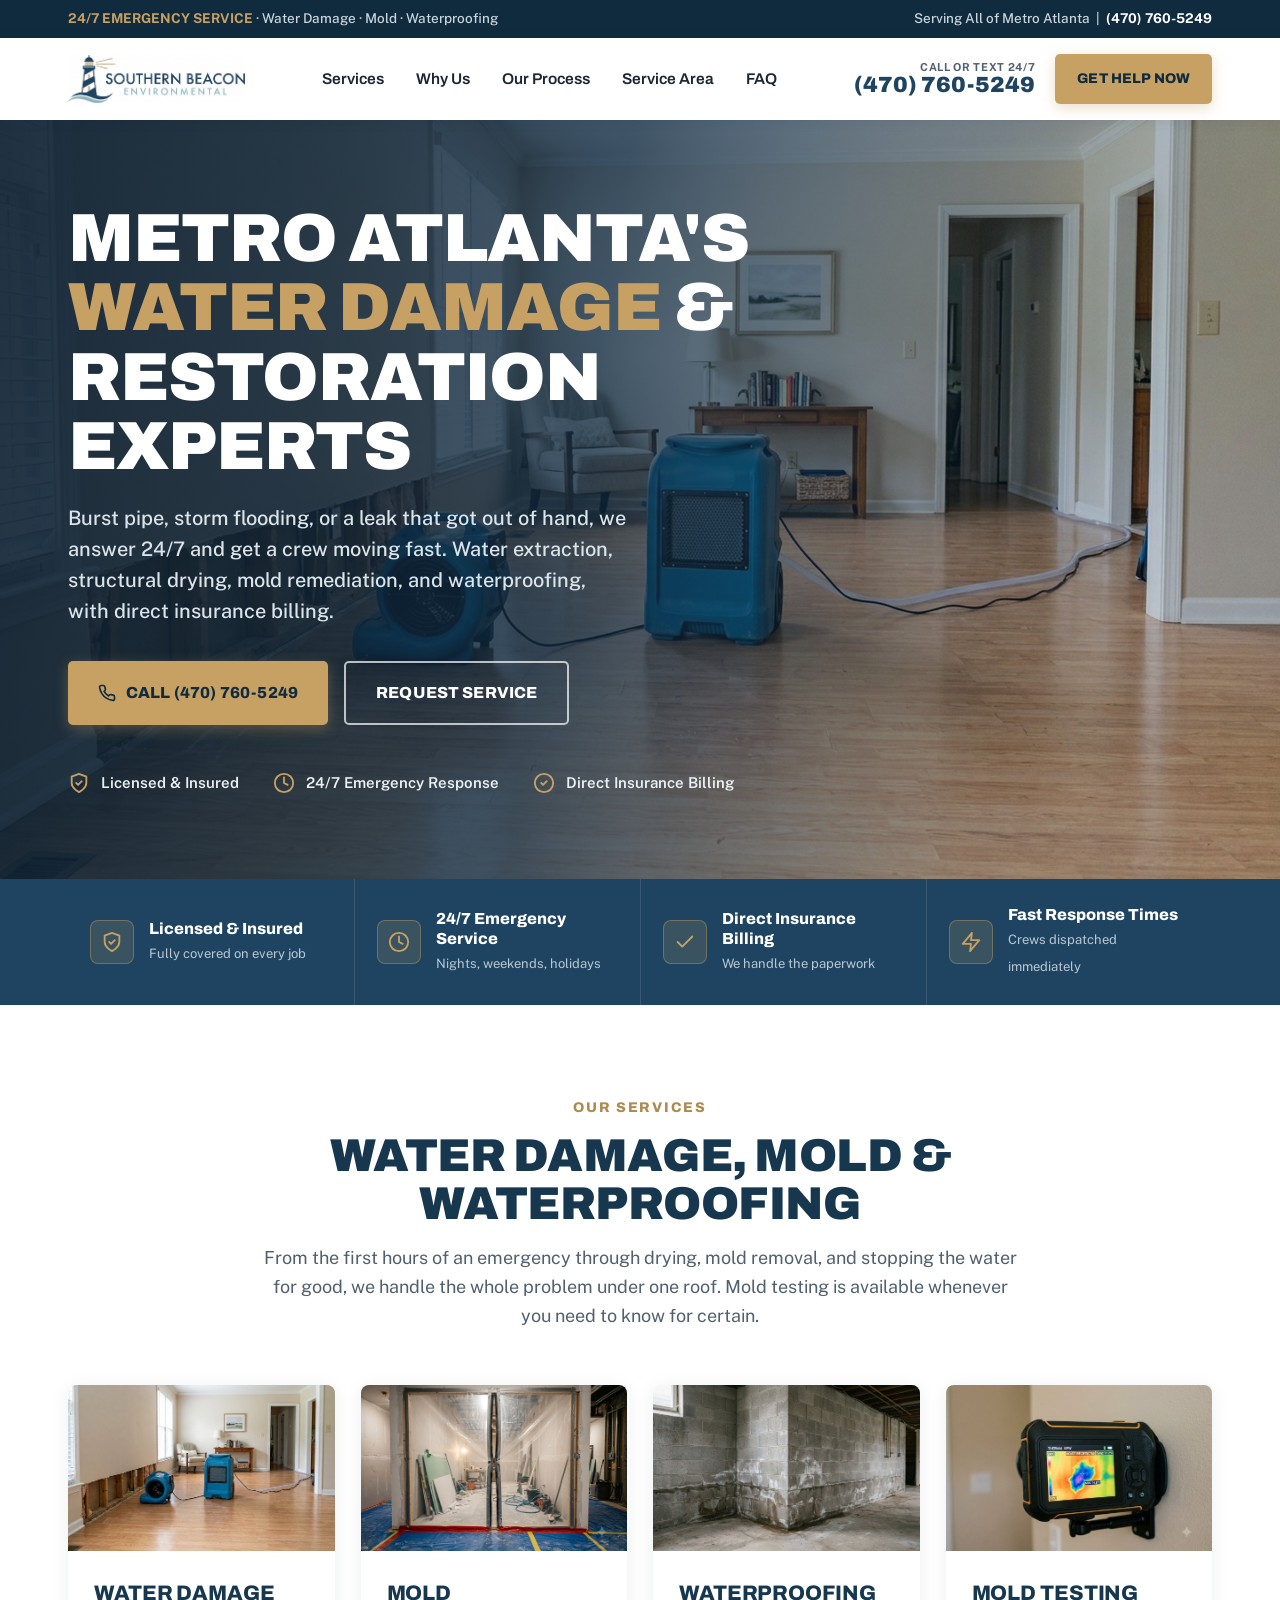
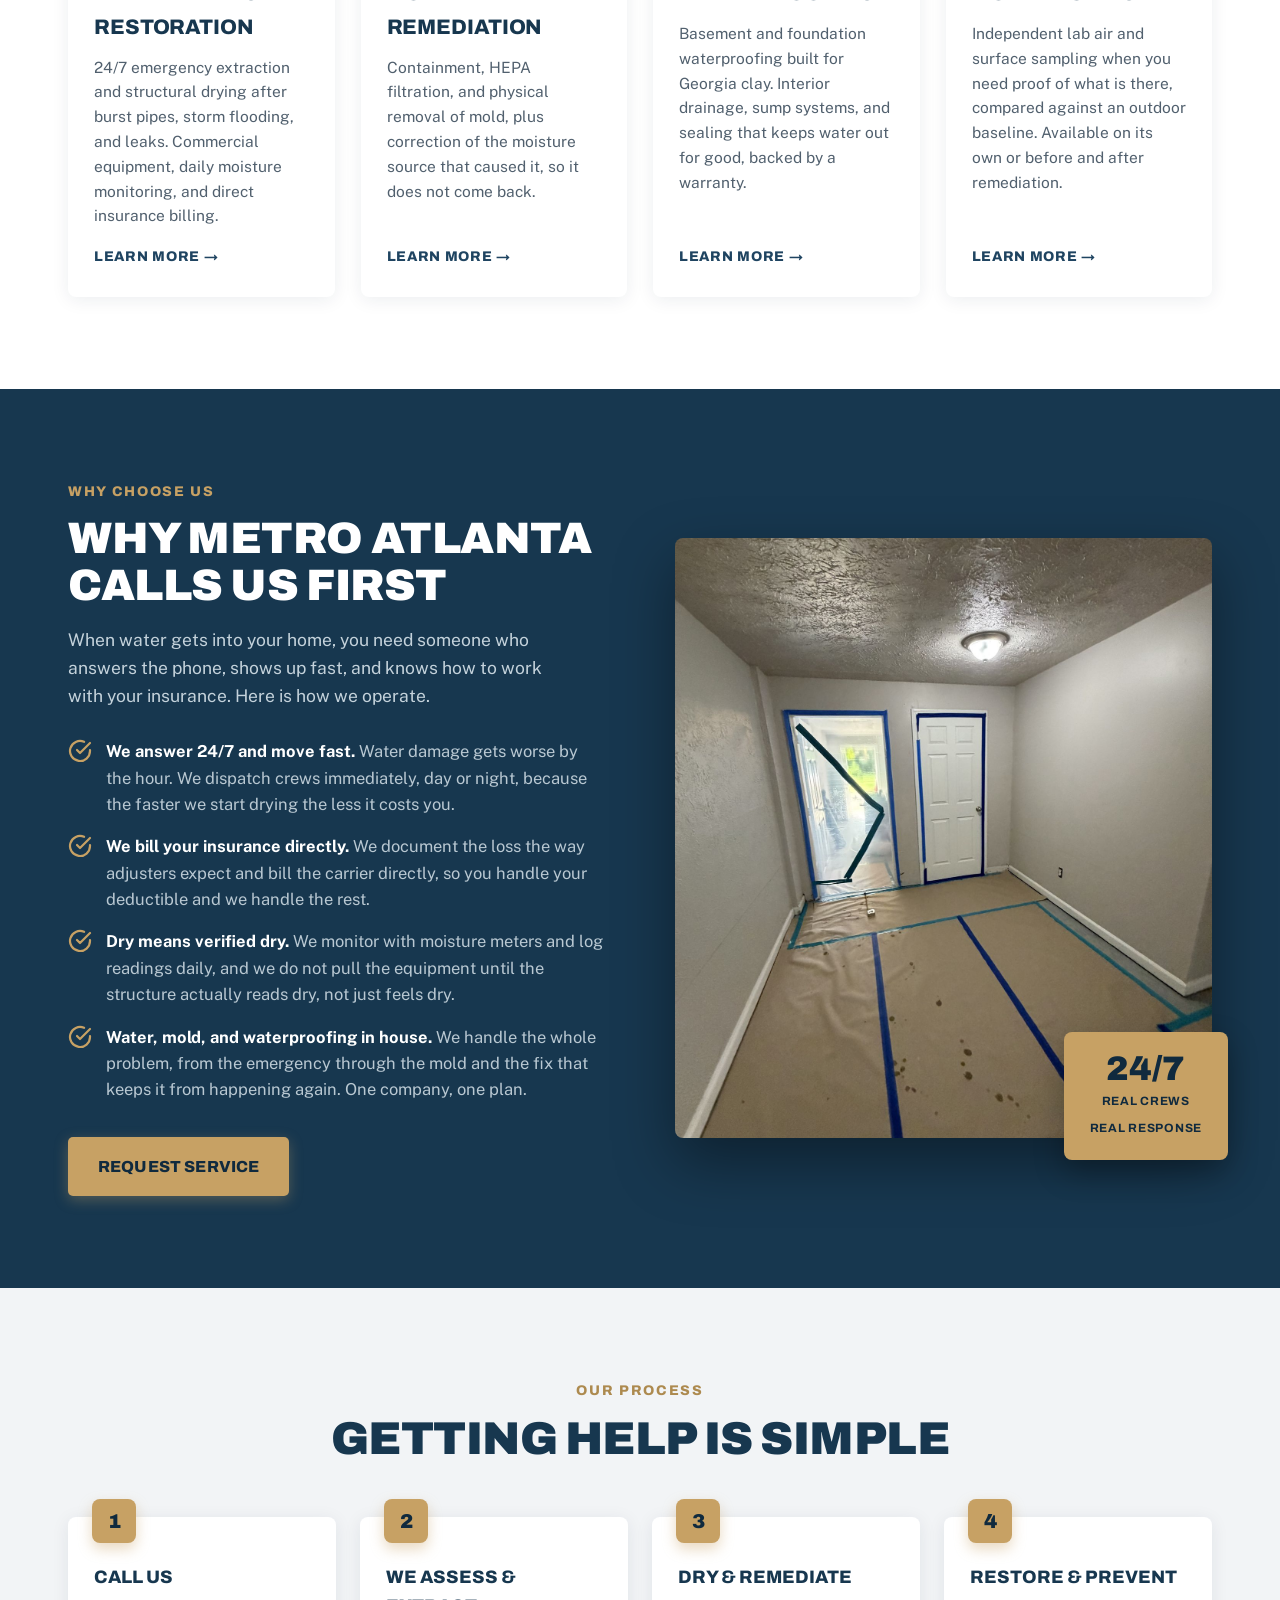
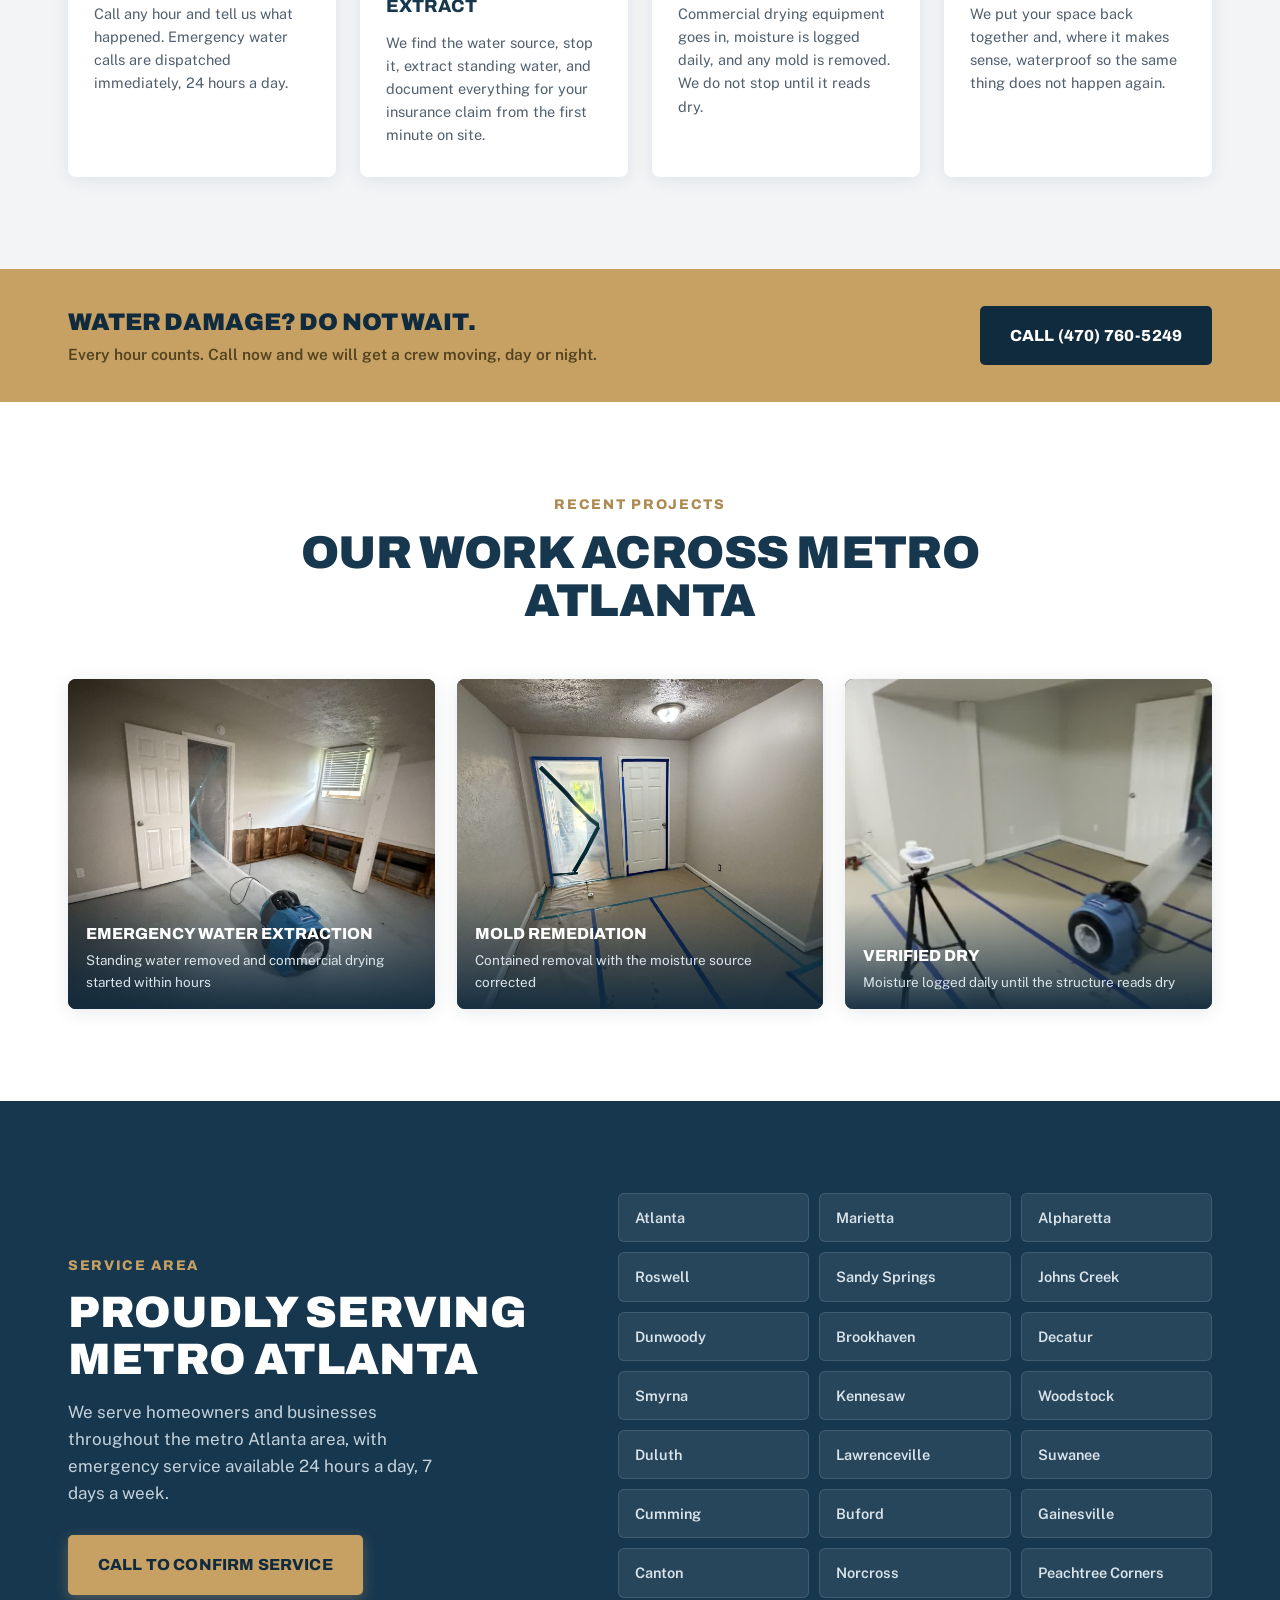
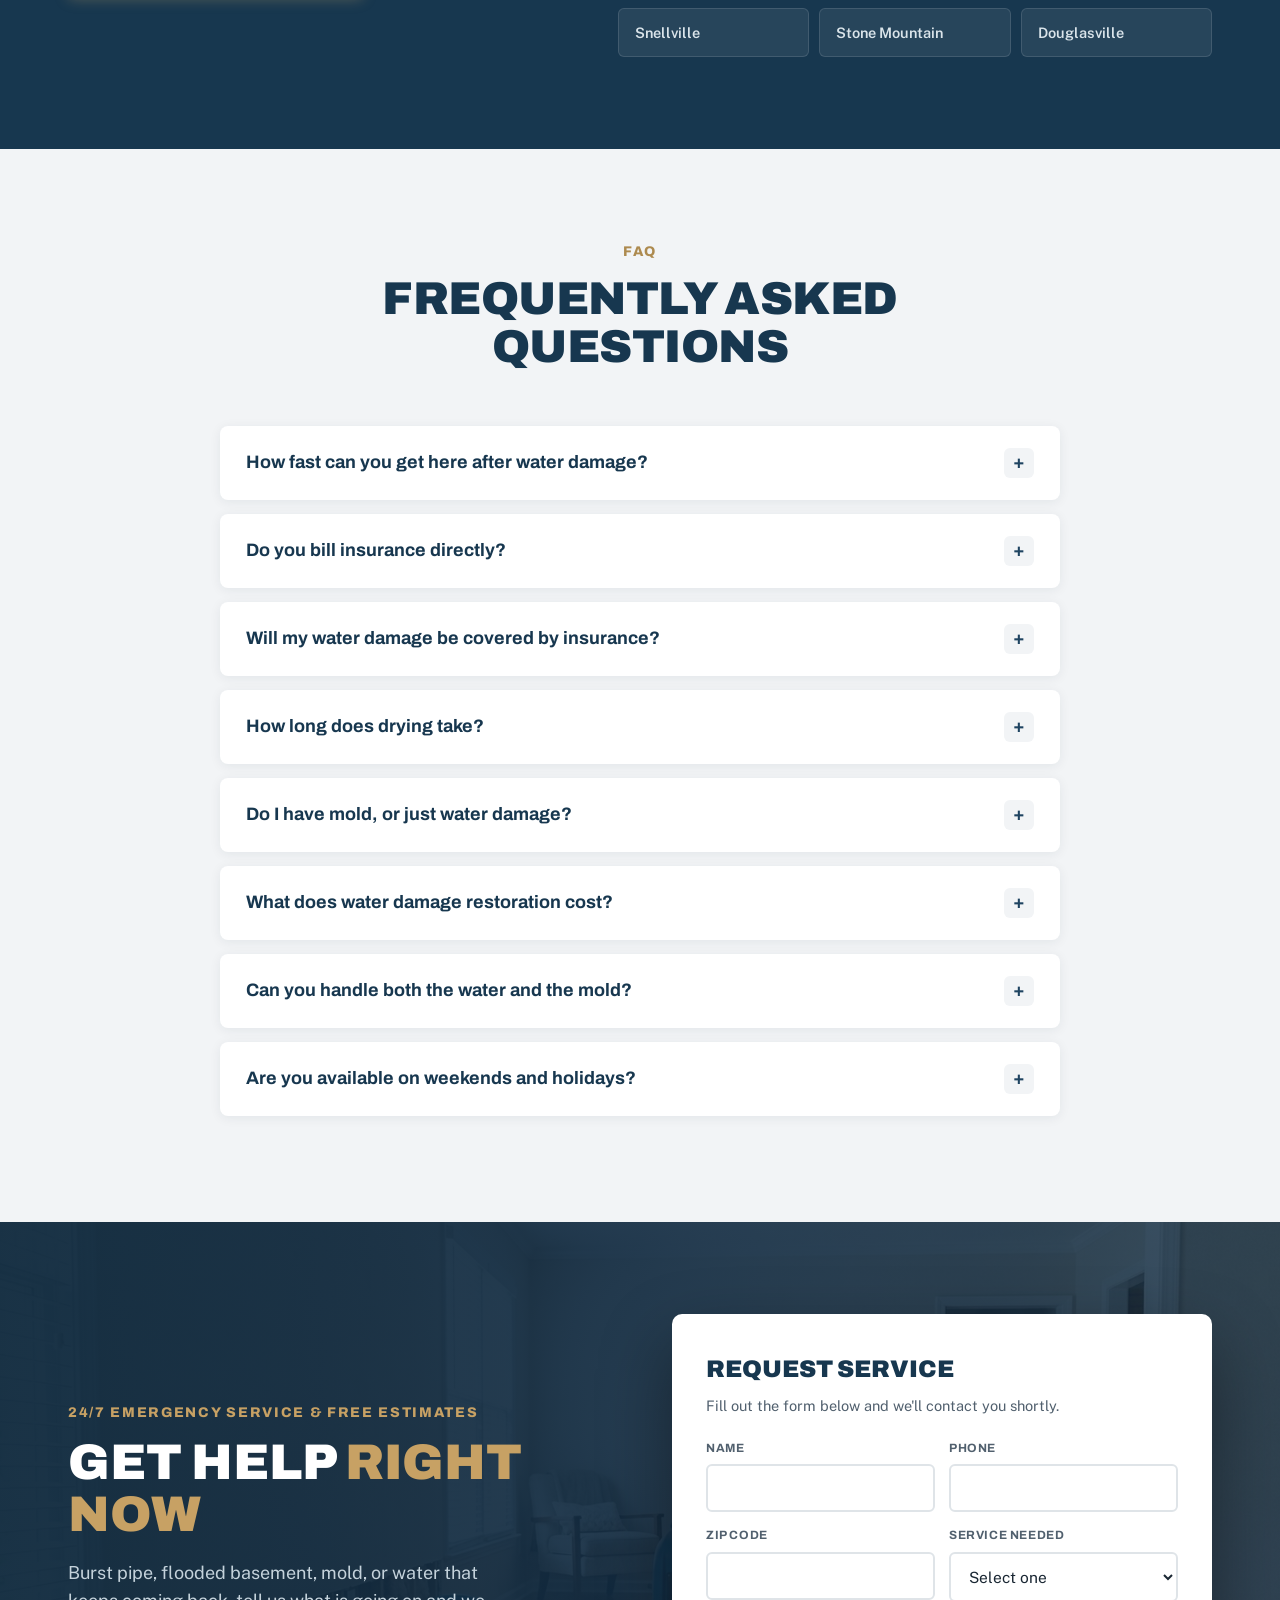
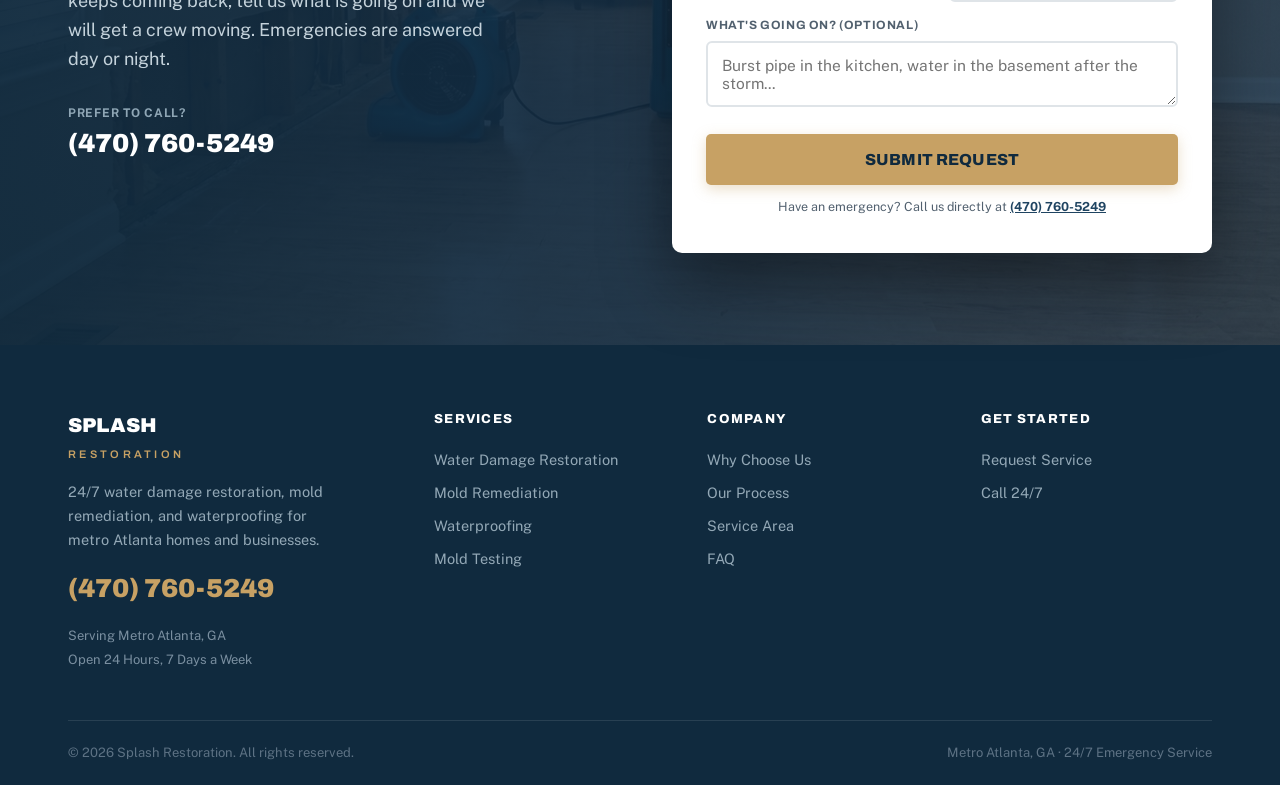
==== commit 76901cbc: "Mold testing card uses moisture reader image" ====
--- a/index.html
+++ b/index.html
@@ -37,7 +37,7 @@
 {"@context": "https://schema.org", "@type": "FAQPage", "mainEntity": [{"@type": "Question", "name": "How fast can you get here after water damage?", "acceptedAnswer": {"@type": "Answer", "text": "We answer 24 hours a day and dispatch emergency water damage calls immediately. In water losses the first hours matter most, because drywall wicks moisture and mold can start within 24 to 48 hours, so we get a crew moving as fast as possible."}}, {"@type": "Question", "name": "Do you bill insurance directly?", "acceptedAnswer": {"@type": "Answer", "text": "Yes. We document the loss with photos and moisture readings, work from the same estimating platform adjusters use, and bill your insurance company directly so you are not floating the cost. You handle your deductible and we handle the rest of the paperwork."}}, {"@type": "Question", "name": "Will my water damage be covered by insurance?", "acceptedAnswer": {"@type": "Answer", "text": "It depends on the cause. Sudden, accidental events like a burst pipe, a failed water heater, or a supply line break are usually covered. Long-term seepage and unaddressed maintenance issues often are not. We document everything thoroughly so your claim has the strongest possible support."}}, {"@type": "Question", "name": "How long does drying take?", "acceptedAnswer": {"@type": "Answer", "text": "Most residential water losses dry in three to five days with commercial air movers and dehumidifiers running, though it depends on how much water there was and which materials got wet. We monitor with moisture meters daily and do not pull equipment until the structure reads dry."}}, {"@type": "Question", "name": "Do I have mold, or just water damage?", "acceptedAnswer": {"@type": "Answer", "text": "Any material that stays wet long enough will grow mold, often within a couple of days. If water sat for a while before we arrived, or if there is a musty smell, we look for mold and can test to confirm. Fast drying is the best way to prevent it in the first place."}}, {"@type": "Question", "name": "What does water damage restoration cost?", "acceptedAnswer": {"@type": "Answer", "text": "It depends on the size of the loss, how many rooms are affected, and how much material has to be removed. When it is an insurance claim, your out-of-pocket is typically just your deductible. For non-covered work you get a written estimate before anything starts."}}, {"@type": "Question", "name": "Can you handle both the water and the mold?", "acceptedAnswer": {"@type": "Answer", "text": "Yes. We handle water extraction and drying, mold remediation, and the waterproofing that stops it from happening again, all in house. One company, one plan, no finger-pointing between contractors about whose scope a problem belonged to."}}, {"@type": "Question", "name": "Are you available on weekends and holidays?", "acceptedAnswer": {"@type": "Answer", "text": "Yes. Water does not wait for business hours. We answer the phone and dispatch crews 24 hours a day, 7 days a week, including weekends and holidays."}}]}
 </script>
 
-<link rel="stylesheet" href="/css/main.css?v=20260929">
+<link rel="stylesheet" href="/css/main.css?v=20260930b">
 </head>
 <body>
 
@@ -133,7 +133,7 @@
         </div>
       </a>
       <a class="svc" href="/services/mold-testing">
-        <div class="img"><img src="images/services/mold-testing-sampling.jpg" alt="Air sampling pump collecting a mold sample for laboratory analysis" loading="lazy"></div>
+        <div class="img"><img src="images/services/mold-inspection.jpg" alt="Moisture reader detecting hidden water behind a wall" loading="lazy"></div>
         <div class="txt">
           <h3>Mold Testing</h3>
           <p>Independent lab air and surface sampling when you need proof of what is there, compared against an outdoor baseline. Available on its own or before and after remediation.</p>
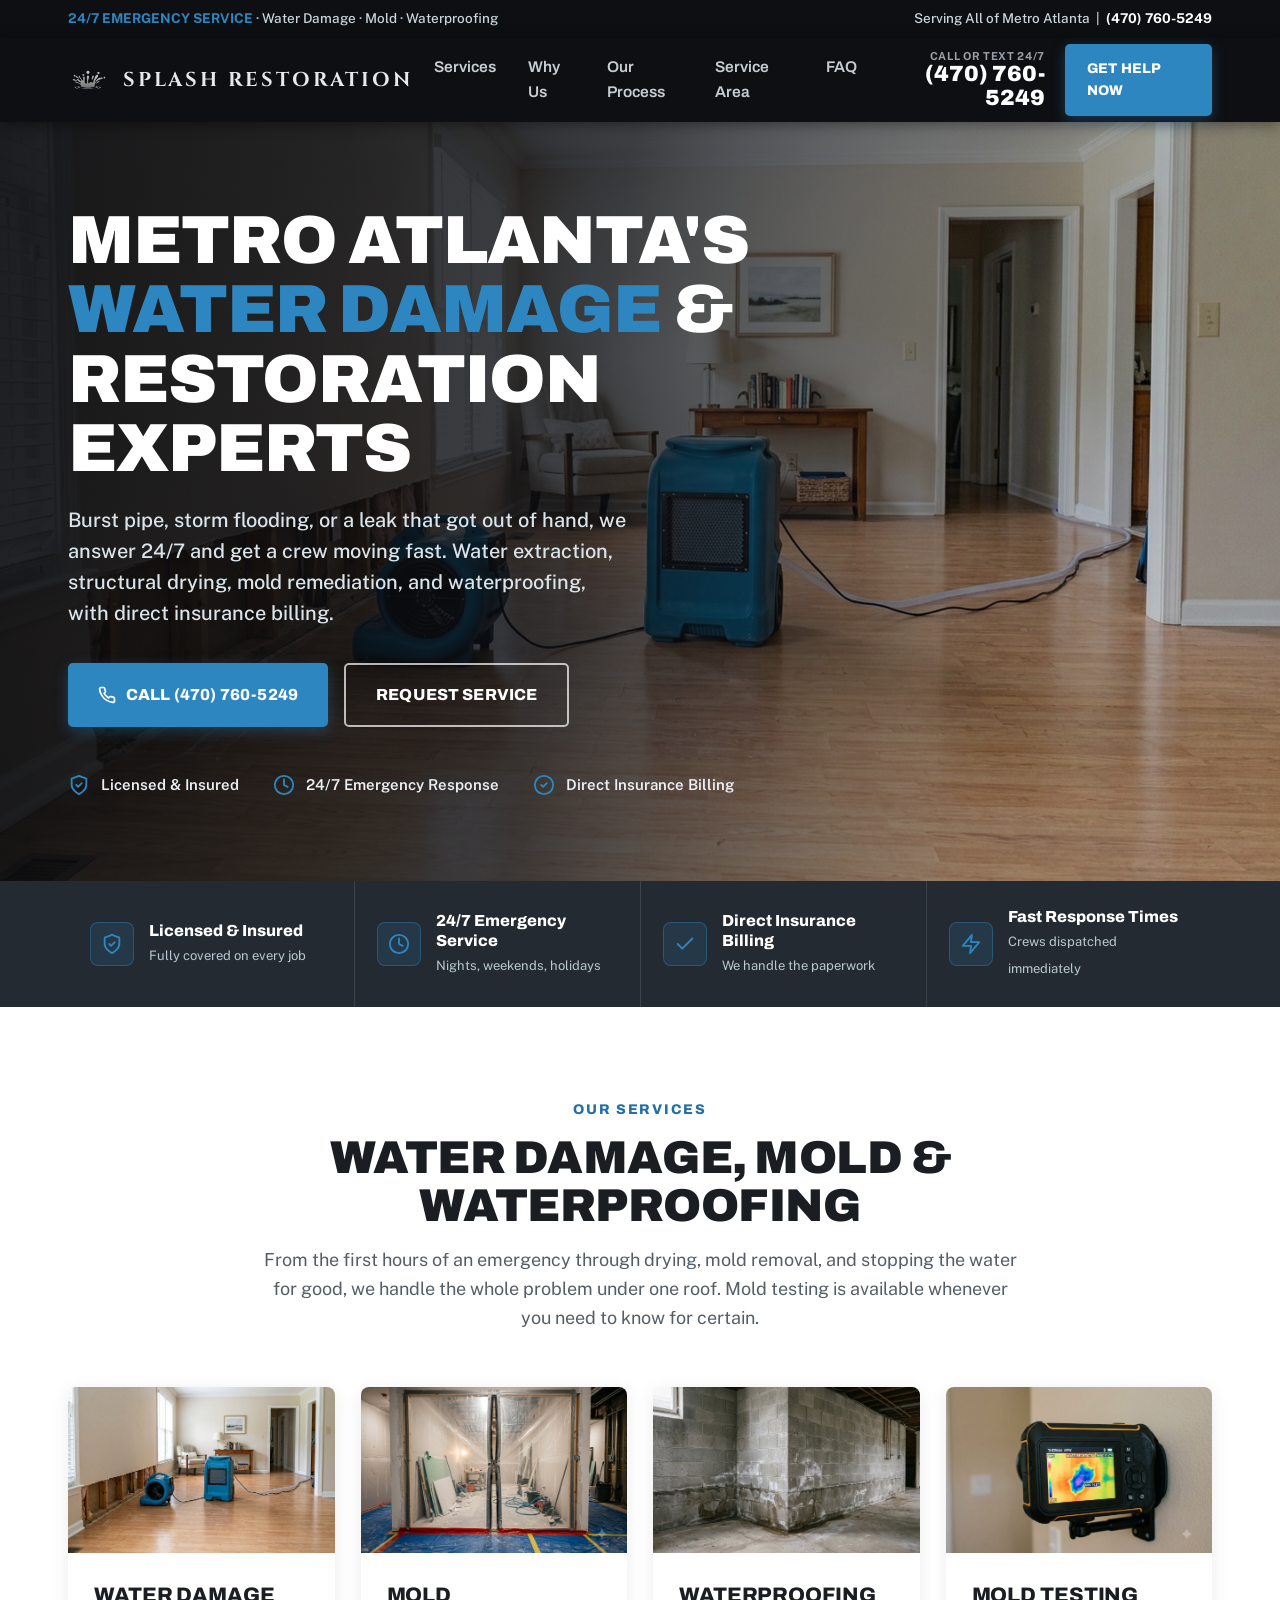
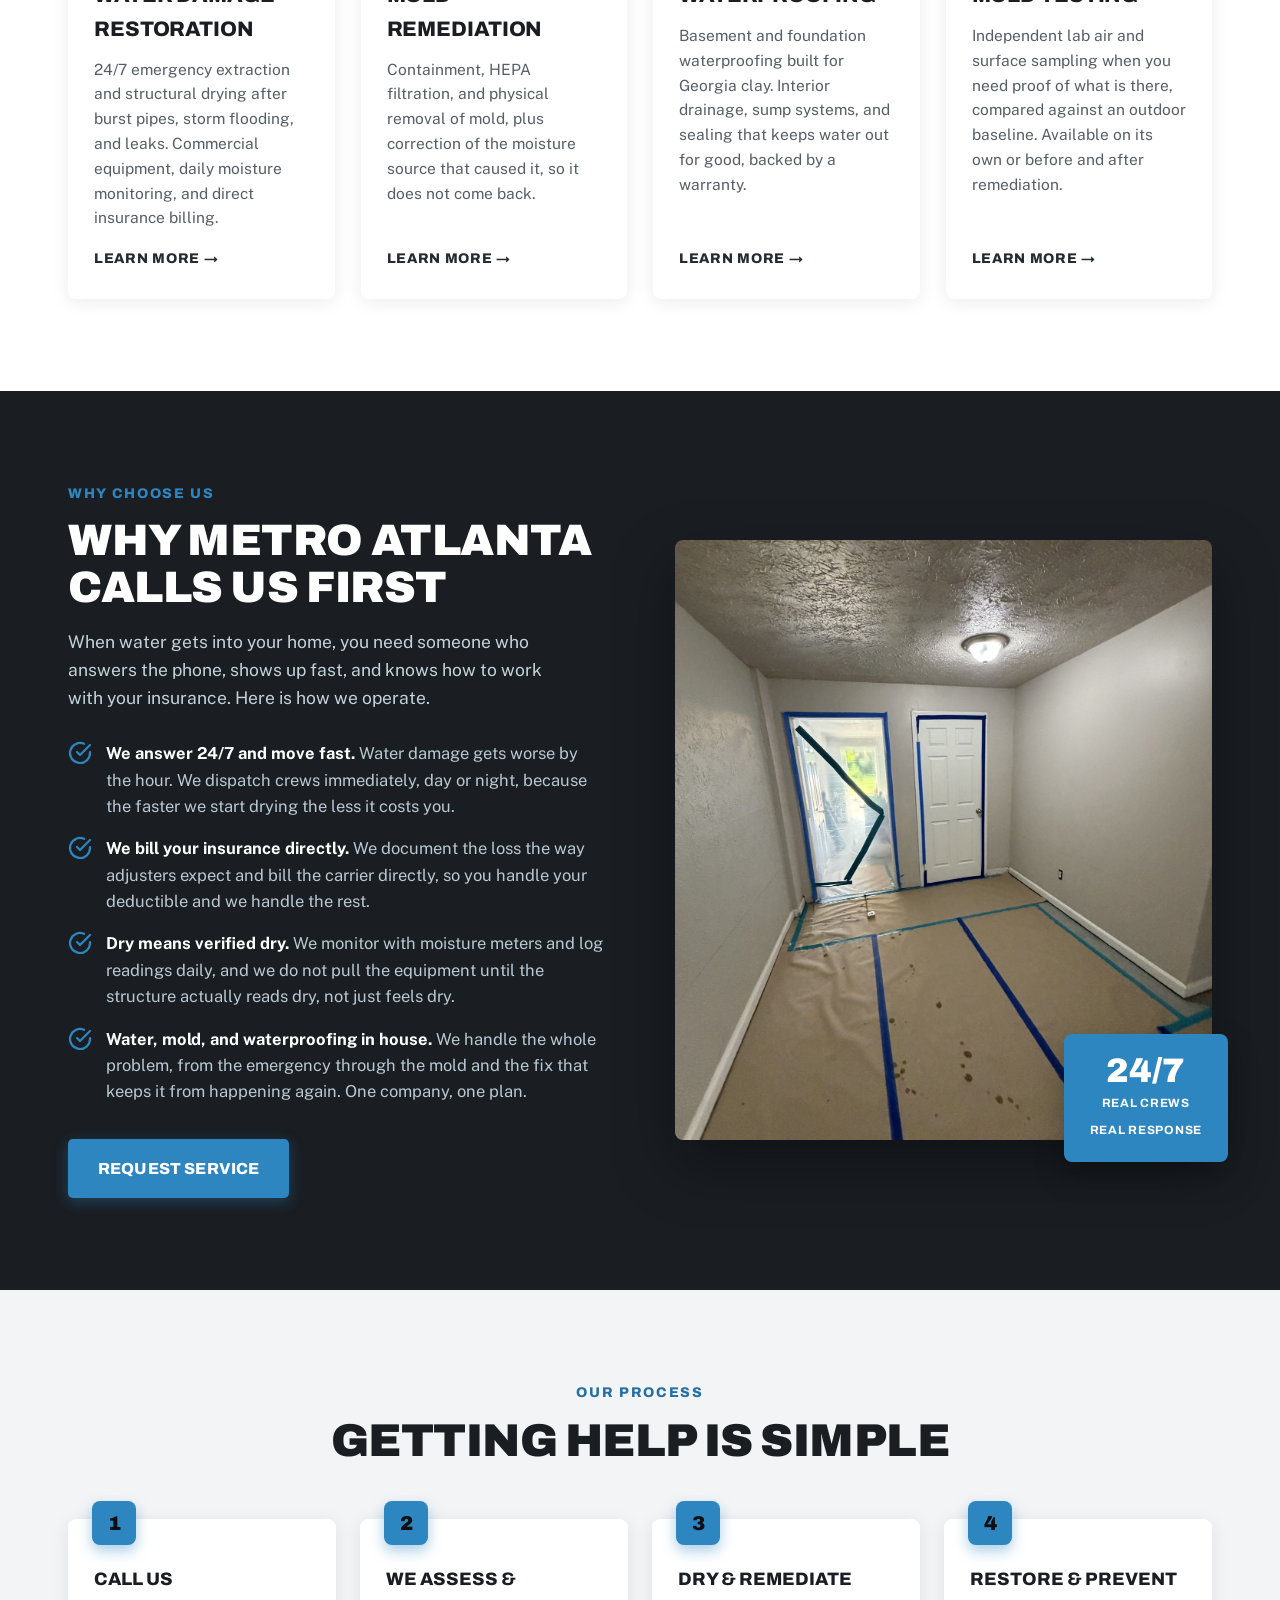
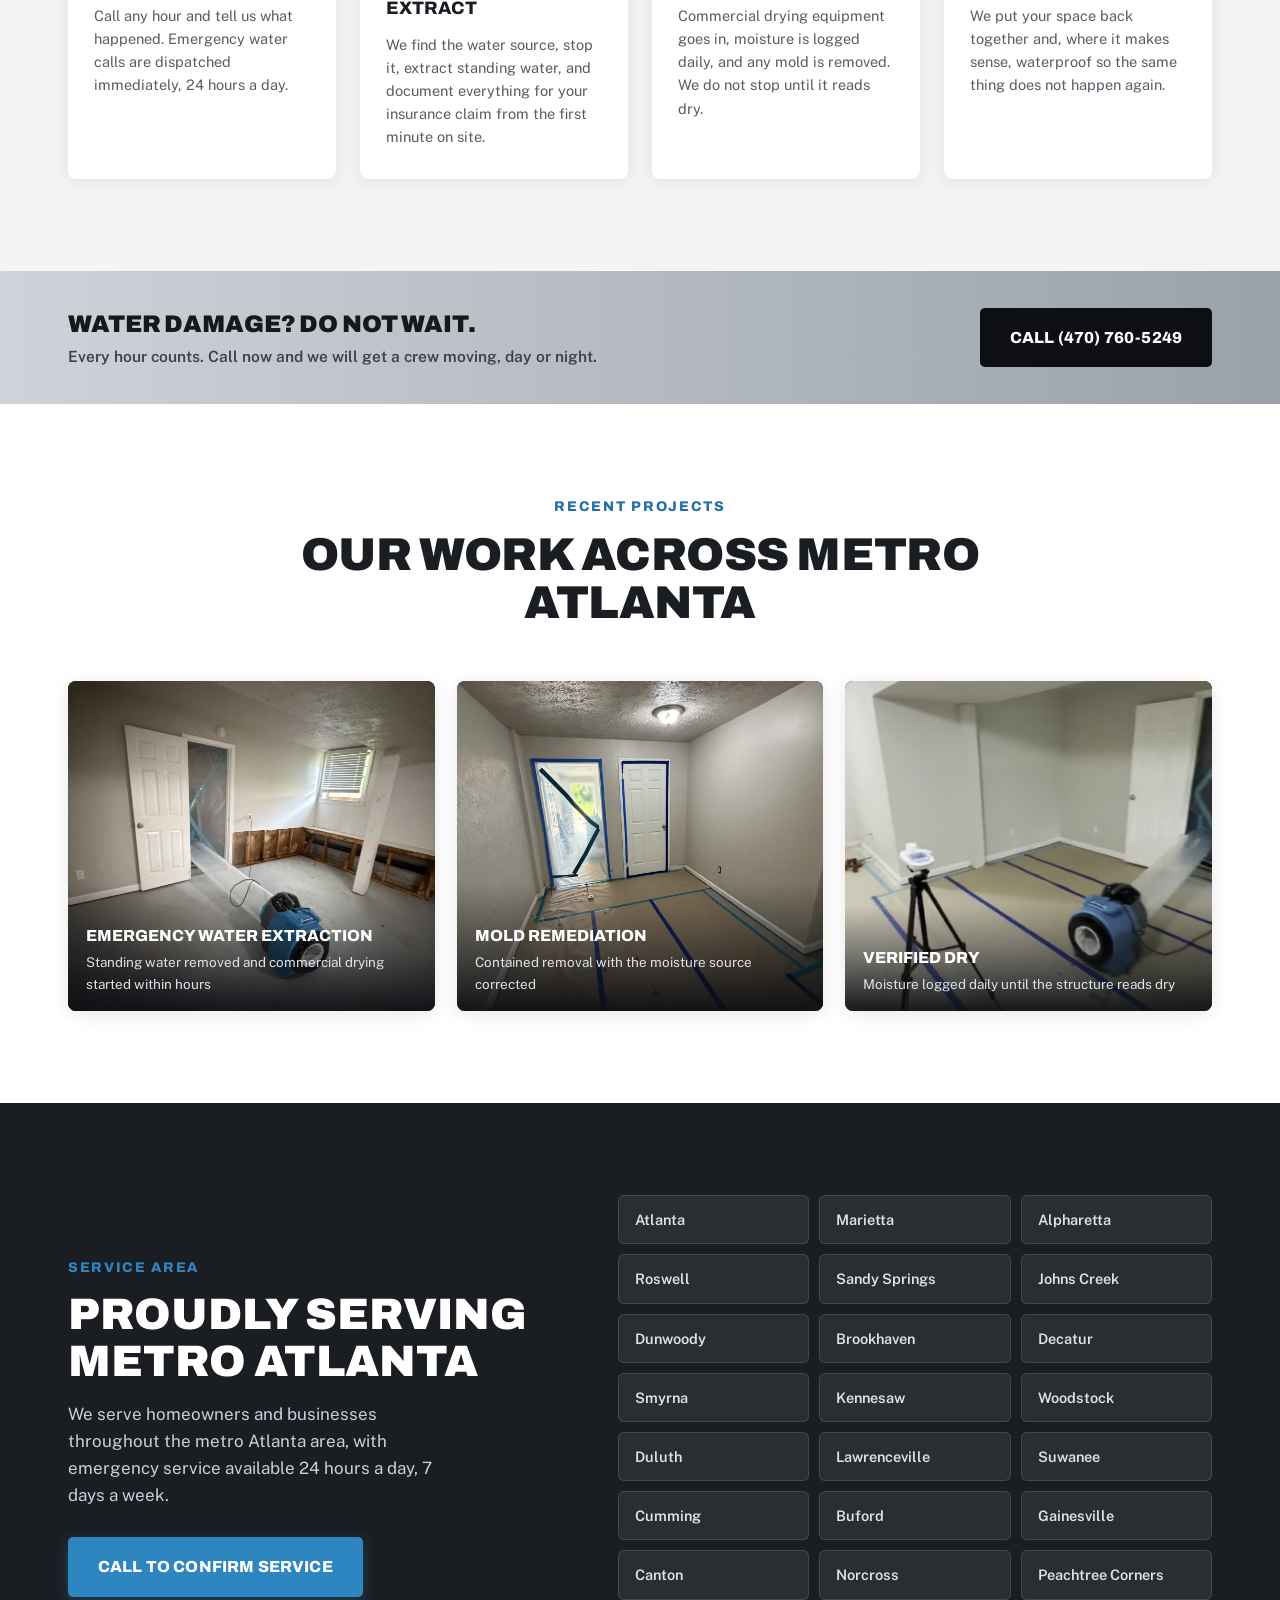
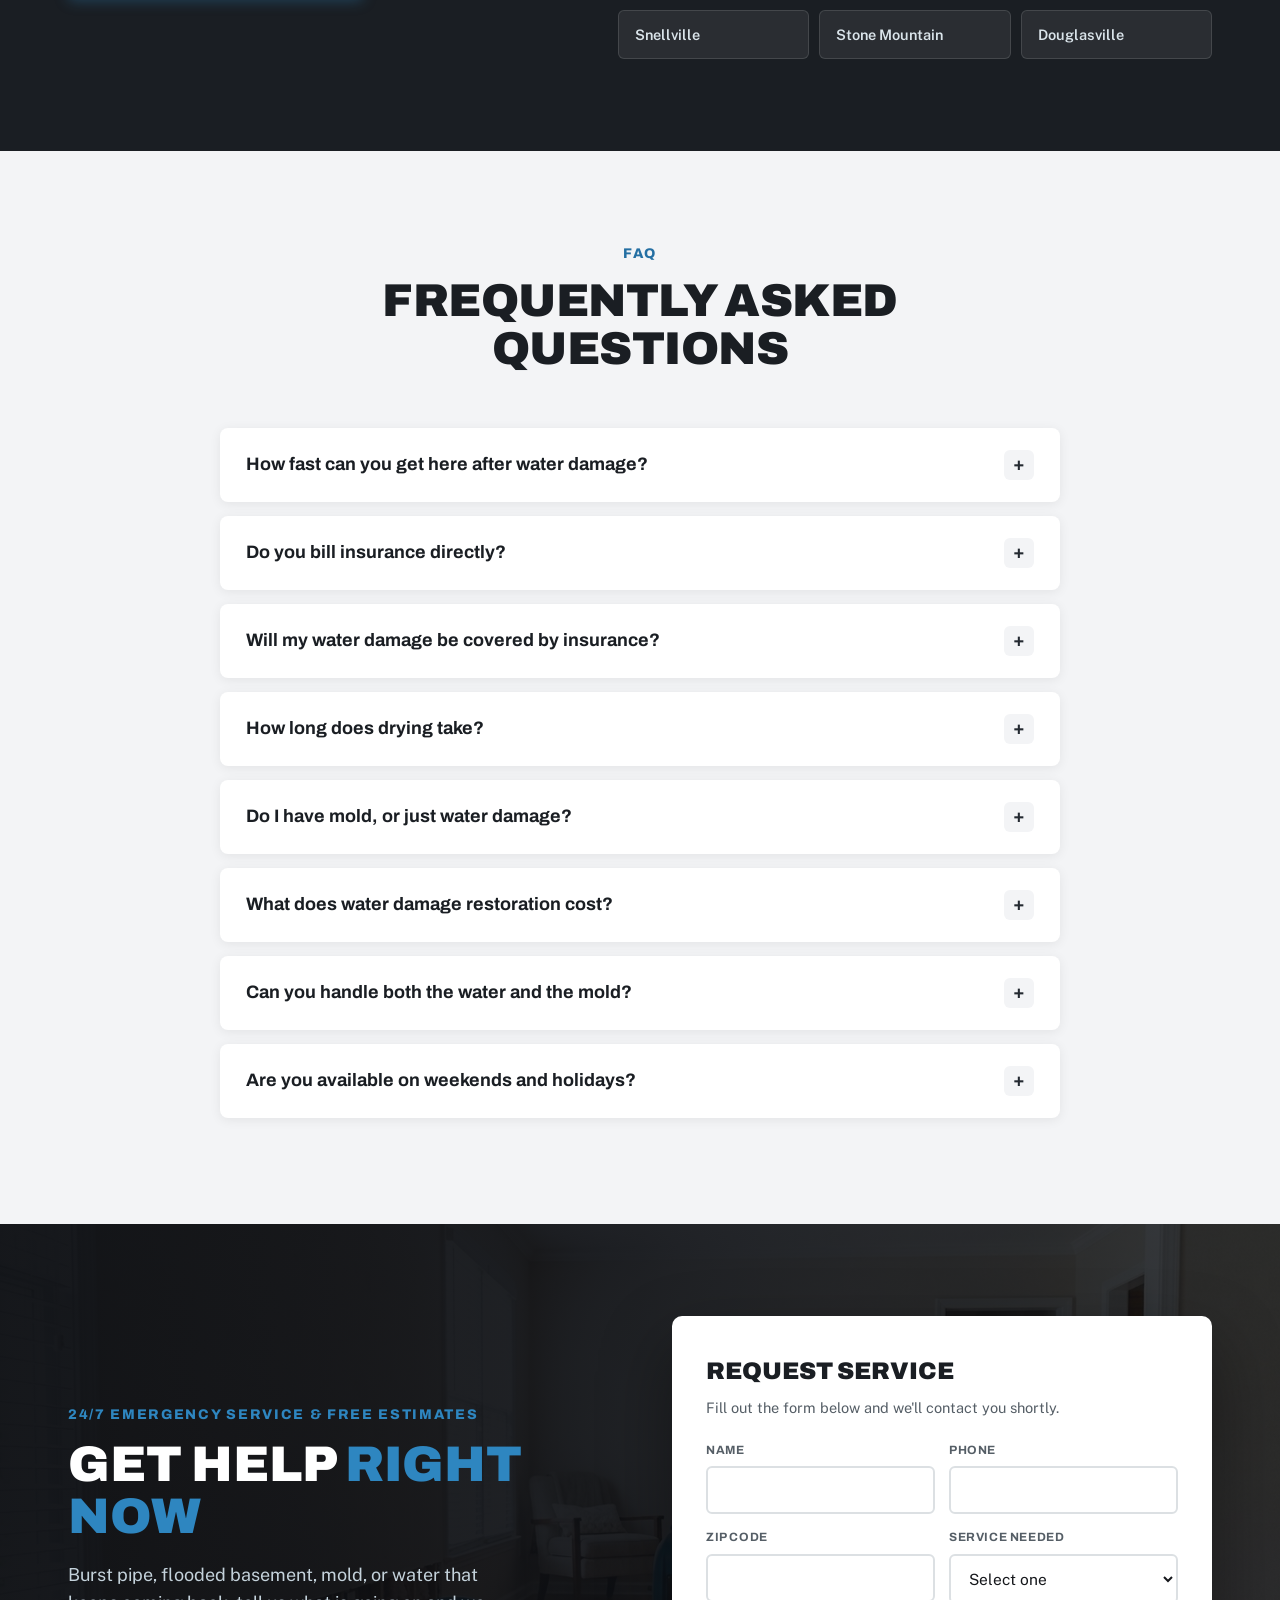
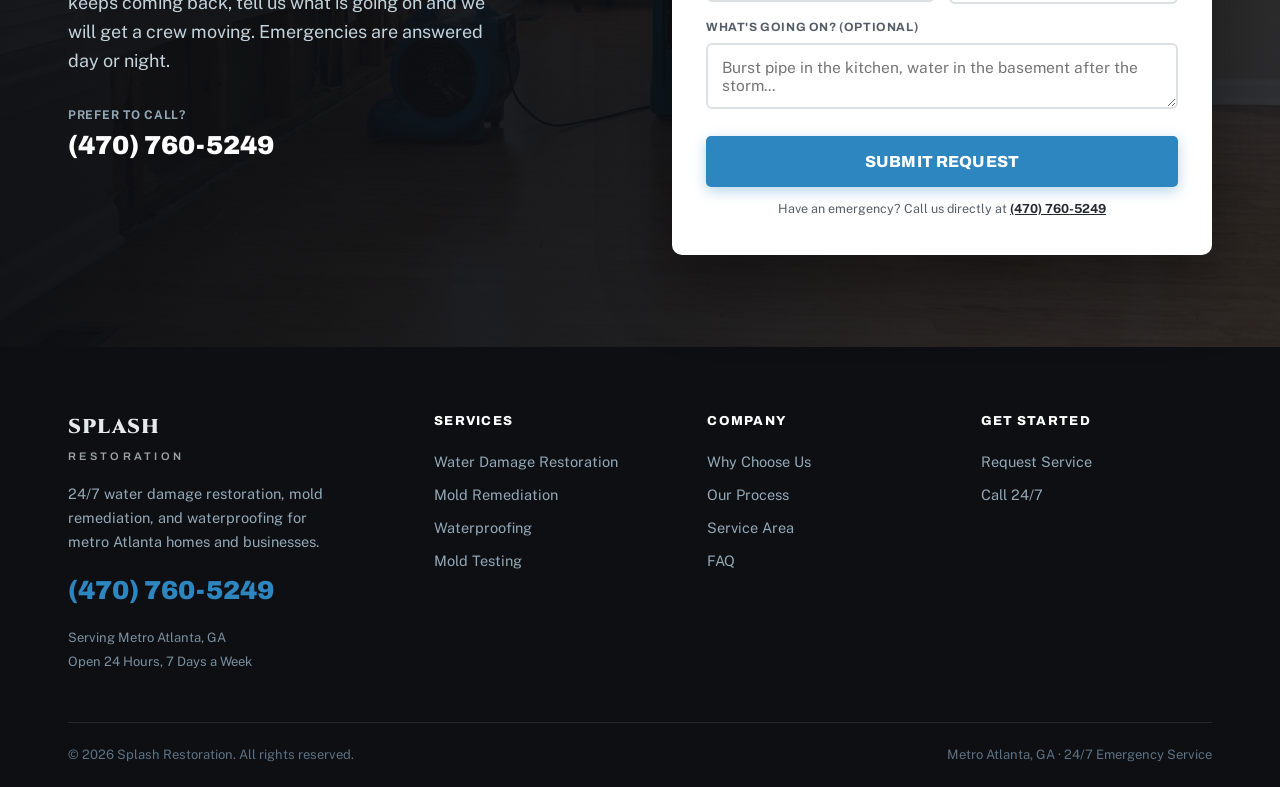
==== commit d54bfbc3: "Retheme to Splash Restoration black/silver identity, new logo and favicons" ====
--- a/index.html
+++ b/index.html
@@ -17,7 +17,7 @@
 
 <link rel="preconnect" href="https://fonts.googleapis.com">
 <link rel="preconnect" href="https://fonts.gstatic.com" crossorigin>
-<link href="https://fonts.googleapis.com/css2?family=Archivo:wght@500;600;700;800;900&family=Public+Sans:wght@400;500;600;700&display=swap" rel="stylesheet">
+<link href="https://fonts.googleapis.com/css2?family=Archivo:wght@500;600;700;800;900&family=Public+Sans:wght@400;500;600;700&family=Cinzel:wght@600;700&display=swap" rel="stylesheet">
 <link rel="preload" as="image" href="images/hero-bg.jpg">
 
 <script type="application/ld+json">
@@ -37,7 +37,7 @@
 {"@context": "https://schema.org", "@type": "FAQPage", "mainEntity": [{"@type": "Question", "name": "How fast can you get here after water damage?", "acceptedAnswer": {"@type": "Answer", "text": "We answer 24 hours a day and dispatch emergency water damage calls immediately. In water losses the first hours matter most, because drywall wicks moisture and mold can start within 24 to 48 hours, so we get a crew moving as fast as possible."}}, {"@type": "Question", "name": "Do you bill insurance directly?", "acceptedAnswer": {"@type": "Answer", "text": "Yes. We document the loss with photos and moisture readings, work from the same estimating platform adjusters use, and bill your insurance company directly so you are not floating the cost. You handle your deductible and we handle the rest of the paperwork."}}, {"@type": "Question", "name": "Will my water damage be covered by insurance?", "acceptedAnswer": {"@type": "Answer", "text": "It depends on the cause. Sudden, accidental events like a burst pipe, a failed water heater, or a supply line break are usually covered. Long-term seepage and unaddressed maintenance issues often are not. We document everything thoroughly so your claim has the strongest possible support."}}, {"@type": "Question", "name": "How long does drying take?", "acceptedAnswer": {"@type": "Answer", "text": "Most residential water losses dry in three to five days with commercial air movers and dehumidifiers running, though it depends on how much water there was and which materials got wet. We monitor with moisture meters daily and do not pull equipment until the structure reads dry."}}, {"@type": "Question", "name": "Do I have mold, or just water damage?", "acceptedAnswer": {"@type": "Answer", "text": "Any material that stays wet long enough will grow mold, often within a couple of days. If water sat for a while before we arrived, or if there is a musty smell, we look for mold and can test to confirm. Fast drying is the best way to prevent it in the first place."}}, {"@type": "Question", "name": "What does water damage restoration cost?", "acceptedAnswer": {"@type": "Answer", "text": "It depends on the size of the loss, how many rooms are affected, and how much material has to be removed. When it is an insurance claim, your out-of-pocket is typically just your deductible. For non-covered work you get a written estimate before anything starts."}}, {"@type": "Question", "name": "Can you handle both the water and the mold?", "acceptedAnswer": {"@type": "Answer", "text": "Yes. We handle water extraction and drying, mold remediation, and the waterproofing that stops it from happening again, all in house. One company, one plan, no finger-pointing between contractors about whose scope a problem belonged to."}}, {"@type": "Question", "name": "Are you available on weekends and holidays?", "acceptedAnswer": {"@type": "Answer", "text": "Yes. Water does not wait for business hours. We answer the phone and dispatch crews 24 hours a day, 7 days a week, including weekends and holidays."}}]}
 </script>
 
-<link rel="stylesheet" href="/css/main.css?v=20260930b">
+<link rel="stylesheet" href="/css/main.css?v=20261020">
 </head>
 <body>
 
@@ -50,7 +50,7 @@
 
 <header>
   <div class="wrap nav">
-    <a class="logo" href="/"><img src="images/logo-southern-beacon.png" alt="Splash Restoration"></a>
+    <a class="logo" href="/"><img class="mark" src="images/splash-mark.png" alt="Splash Restoration"><span class="wm">Splash Restoration</span></a>
     <nav>
       <ul id="menu">
         <li><a href="#services">Services</a></li>
--- a/css/main.css
+++ b/css/main.css
@@ -1,14 +1,15 @@
 /* =====================================================
    SPLASH RESTORATION · v4 commercial build
-   navy #1F4461 / deep #132C42 / gold #E8A33D / white
+   charcoal #16181C / silver #C7CDD3 / steel-blue #2E86C0
    Archivo 800-900 display · Public Sans body
    ===================================================== */
 :root{
-  --navy:#1F4461;--deep:#17374F;--darker:#102A3E;
-  --gold:#C7A164;--gold-dark:#AD8A4F;--sea:#90B5BB;
-  --bg:#FFFFFF;--bg-gray:#F2F4F6;
-  --ink:#1A2733;--gray:#51606E;--line:#DFE4E8;
-  --disp:'Archivo',sans-serif;--body:'Public Sans',sans-serif;
+  --navy:#242A31;--deep:#1A1E23;--darker:#0E0F12;
+  --gold:#2E86C0;--gold-dark:#246FA3;--sea:#8A9299;
+  --silver:#C7CDD3;--silver-dark:#99A0A7;--silver-light:#E6E9EC;
+  --bg:#FFFFFF;--bg-gray:#F3F4F6;
+  --ink:#16181C;--gray:#555E66;--line:#DCE0E3;
+  --disp:'Archivo',sans-serif;--body:'Public Sans',sans-serif;--serif:'Cinzel',serif;
   --mx:1200px;
 }
 *{margin:0;padding:0;box-sizing:border-box}
@@ -21,7 +22,7 @@
 h1,h2,h3,h4{font-family:var(--disp)}
 
 .btn{display:inline-flex;align-items:center;justify-content:center;gap:10px;font-family:var(--disp);font-weight:800;font-size:16px;letter-spacing:.01em;text-transform:uppercase;text-decoration:none;padding:17px 30px;border-radius:5px;border:none;cursor:pointer;transition:transform .12s,background .15s,box-shadow .15s}
-.btn.gold{background:var(--gold);color:var(--darker);box-shadow:0 4px 14px rgba(199,161,100,.35)}
+.btn.gold{background:var(--gold);color:var(--darker);box-shadow:0 4px 14px rgba(46,134,192,.35)}
 .btn.gold:hover{background:var(--gold-dark);transform:translateY(-2px)}
 .btn.navy{background:var(--navy);color:#fff}
 .btn.navy:hover{background:var(--deep);transform:translateY(-2px)}
@@ -38,37 +39,39 @@
 @media(max-width:640px){.topbar .hide-m{display:none}.topbar .wrap{justify-content:center}}
 
 /* header */
-header{position:sticky;top:0;z-index:100;background:#fff;box-shadow:0 2px 12px rgba(16,42,62,.08)}
-.nav{display:flex;align-items:center;justify-content:space-between;min-height:82px;gap:22px}
-.logo{display:block;flex-shrink:0}
-.logo img{height:48px;width:auto}
+header{position:sticky;top:0;z-index:100;background:var(--darker);box-shadow:0 2px 14px rgba(0,0,0,.45)}
+.nav{display:flex;align-items:center;justify-content:space-between;min-height:84px;gap:22px}
+.logo{display:flex;align-items:center;gap:13px;flex-shrink:0;text-decoration:none}
+.logo .mark{height:42px;width:auto}
+.logo .wm{font-family:var(--serif);font-weight:700;font-size:20px;letter-spacing:.14em;text-transform:uppercase;color:var(--silver-light);line-height:1;white-space:nowrap}
 nav ul{display:flex;gap:32px;list-style:none;font-family:var(--disp);font-weight:600;font-size:15.5px}
-nav a{text-decoration:none;color:var(--ink)}
-nav a:hover{color:var(--navy)}
+nav a{text-decoration:none;color:var(--silver)}
+nav a:hover{color:#fff}
 .hdr-right{display:flex;align-items:center;gap:20px}
 .hdr-phone{text-align:right;text-decoration:none;line-height:1.1}
-.hdr-phone small{display:block;font-size:11px;font-weight:700;text-transform:uppercase;letter-spacing:.06em;color:var(--gray)}
-.hdr-phone b{font-family:var(--disp);font-weight:900;font-size:22px;color:var(--navy)}
-.hdr-phone:hover b{color:var(--gold-dark)}
-.burger{display:none;background:none;border:2px solid var(--line);border-radius:5px;padding:9px 11px;cursor:pointer}
-.burger span{display:block;width:22px;height:2.5px;background:var(--navy);margin:4px 0;border-radius:2px}
+.hdr-phone small{display:block;font-size:11px;font-weight:700;text-transform:uppercase;letter-spacing:.06em;color:var(--silver-dark)}
+.hdr-phone b{font-family:var(--disp);font-weight:900;font-size:22px;color:#fff}
+.hdr-phone:hover b{color:var(--gold)}
+.burger{display:none;background:none;border:2px solid rgba(255,255,255,.25);border-radius:5px;padding:9px 11px;cursor:pointer}
+.burger span{display:block;width:22px;height:2.5px;background:var(--silver);margin:4px 0;border-radius:2px}
 @media(max-width:1020px){
-  nav ul{display:none;position:absolute;top:100%;left:0;right:0;background:#fff;flex-direction:column;gap:0;padding:6px 28px 16px;box-shadow:0 14px 24px rgba(16,42,62,.12)}
+  nav ul{display:none;position:absolute;top:100%;left:0;right:0;background:var(--darker);flex-direction:column;gap:0;padding:6px 28px 16px;box-shadow:0 14px 24px rgba(0,0,0,.5)}
   nav ul.open{display:flex}
-  nav li{border-bottom:1px solid var(--bg-gray)}
-  nav a{display:block;padding:14px 0}
+  nav li{border-bottom:1px solid rgba(255,255,255,.08)}
+  nav a{display:block;padding:14px 0;color:var(--silver-light)}
   .burger{display:block}
   .hdr-right .btn{display:none}
 }
-@media(max-width:560px){.logo img{height:38px}.hdr-phone b{font-size:17px}.hdr-phone small{display:none}}
+@media(max-width:560px){.logo .mark{height:34px}.logo .wm{font-size:14px;letter-spacing:.1em}.hdr-phone b{font-size:17px}.hdr-phone small{display:none}}
+@media(max-width:360px){.logo .wm{display:none}}
 
 /* hero */
 .hero{position:relative;color:#fff;min-height:640px;display:flex;align-items:center;isolation:isolate}
 .hero .bg{position:absolute;inset:0;z-index:-2}
 .hero .bg img{width:100%;height:100%;object-fit:cover;object-position:65% 45%}
-.hero .shade{position:absolute;inset:0;z-index:-1;background:linear-gradient(100deg,rgba(13,32,49,.92) 0%,rgba(16,42,64,.78) 45%,rgba(16,42,64,.30) 78%,rgba(16,42,64,.12) 100%)}
+.hero .shade{position:absolute;inset:0;z-index:-1;background:linear-gradient(100deg,rgba(9,10,13,.92) 0%,rgba(12,14,18,.78) 45%,rgba(12,14,18,.30) 78%,rgba(12,14,18,.12) 100%)}
 .hero .wrap{padding-top:84px;padding-bottom:84px;width:100%}
-.hero .kicker{display:inline-flex;align-items:center;gap:10px;background:rgba(199,161,100,.16);border:1px solid rgba(199,161,100,.55);color:var(--gold);font-family:var(--disp);font-weight:700;font-size:13px;letter-spacing:.08em;text-transform:uppercase;padding:8px 14px;border-radius:4px;margin-bottom:24px}
+.hero .kicker{display:inline-flex;align-items:center;gap:10px;background:rgba(46,134,192,.16);border:1px solid rgba(46,134,192,.55);color:var(--gold);font-family:var(--disp);font-weight:700;font-size:13px;letter-spacing:.08em;text-transform:uppercase;padding:8px 14px;border-radius:4px;margin-bottom:24px}
 .hero .kicker::before{content:"";width:8px;height:8px;border-radius:50%;background:var(--gold);animation:blink 2.2s infinite}
 @keyframes blink{0%,100%{opacity:1}50%{opacity:.3}}
 .hero h1{font-weight:900;font-size:clamp(38px,5.6vw,68px);line-height:1.02;letter-spacing:-.015em;text-transform:uppercase;max-width:820px;margin-bottom:22px}
@@ -103,8 +106,8 @@
 
 /* services */
 .svcs{display:grid;grid-template-columns:repeat(3,1fr);gap:26px}
-.svc{background:#fff;border-radius:8px;overflow:hidden;box-shadow:0 3px 18px rgba(16,42,62,.08);text-decoration:none;display:flex;flex-direction:column;transition:transform .18s,box-shadow .18s}
-.svc:hover{transform:translateY(-6px);box-shadow:0 16px 36px rgba(16,42,62,.16)}
+.svc{background:#fff;border-radius:8px;overflow:hidden;box-shadow:0 3px 18px rgba(12,14,18,.08);text-decoration:none;display:flex;flex-direction:column;transition:transform .18s,box-shadow .18s}
+.svc:hover{transform:translateY(-6px);box-shadow:0 16px 36px rgba(12,14,18,.16)}
 .svc .img{position:relative;aspect-ratio:16/10;overflow:hidden;background:var(--deep)}
 .svc .img img{width:100%;height:100%;object-fit:cover;transition:transform .35s}
 .svc:hover .img img{transform:scale(1.06)}
@@ -139,8 +142,8 @@
 
 /* process */
 .steps{display:grid;grid-template-columns:repeat(4,1fr);gap:24px}
-.stp{background:#fff;border-radius:8px;padding:32px 26px 30px;box-shadow:0 3px 18px rgba(16,42,62,.08);position:relative}
-.stp .n{position:absolute;top:-18px;left:24px;width:44px;height:44px;border-radius:8px;background:var(--gold);color:var(--darker);font-family:var(--disp);font-weight:900;font-size:20px;display:flex;align-items:center;justify-content:center;box-shadow:0 6px 14px rgba(199,161,100,.4)}
+.stp{background:#fff;border-radius:8px;padding:32px 26px 30px;box-shadow:0 3px 18px rgba(12,14,18,.08);position:relative}
+.stp .n{position:absolute;top:-18px;left:24px;width:44px;height:44px;border-radius:8px;background:var(--gold);color:var(--darker);font-family:var(--disp);font-weight:900;font-size:20px;display:flex;align-items:center;justify-content:center;box-shadow:0 6px 14px rgba(46,134,192,.4)}
 .stp h3{font-weight:800;font-size:18px;text-transform:uppercase;color:var(--deep);margin:14px 0 10px}
 .stp p{font-size:14.5px;color:var(--gray);line-height:1.6}
 @media(max-width:920px){.steps{grid-template-columns:1fr 1fr;gap:30px 22px}}
@@ -156,15 +159,15 @@
 
 /* work strip */
 .jobs{display:grid;grid-template-columns:repeat(3,1fr);gap:22px}
-.jobs figure{position:relative;border-radius:8px;overflow:hidden;background:var(--deep);box-shadow:0 3px 18px rgba(16,42,62,.1)}
+.jobs figure{position:relative;border-radius:8px;overflow:hidden;background:var(--deep);box-shadow:0 3px 18px rgba(12,14,18,.1)}
 .jobs img{width:100%;height:330px;object-fit:cover}
-.jobs figcaption{position:absolute;left:0;right:0;bottom:0;padding:40px 18px 16px;background:linear-gradient(transparent,rgba(16,42,62,.94));color:#DAE4EA;font-size:13.5px}
+.jobs figcaption{position:absolute;left:0;right:0;bottom:0;padding:40px 18px 16px;background:linear-gradient(transparent,rgba(12,14,18,.94));color:#DAE4EA;font-size:13.5px}
 .jobs figcaption b{display:block;font-family:var(--disp);font-weight:800;font-size:16px;text-transform:uppercase;color:#fff;margin-bottom:3px}
 @media(max-width:900px){.jobs{grid-template-columns:1fr}}
 
 /* reviews */
 .revs{display:grid;grid-template-columns:repeat(3,1fr);gap:24px}
-.rev{background:#fff;border-radius:8px;padding:30px 28px;box-shadow:0 3px 18px rgba(16,42,62,.08);position:relative}
+.rev{background:#fff;border-radius:8px;padding:30px 28px;box-shadow:0 3px 18px rgba(12,14,18,.08);position:relative}
 .rev .stars{color:var(--gold);font-size:19px;letter-spacing:3px;margin-bottom:14px}
 .rev p{font-size:15.5px;color:var(--gray);line-height:1.65;margin-bottom:18px}
 .rev b{font-family:var(--disp);font-weight:700;font-size:14.5px;color:var(--deep)}
@@ -180,13 +183,13 @@
 .areas p{color:#C4D2DB;font-size:17px;margin-bottom:28px;max-width:400px}
 .city-grid{display:grid;grid-template-columns:repeat(3,1fr);gap:10px}
 .city-grid span{background:rgba(255,255,255,.07);border:1px solid rgba(255,255,255,.12);border-radius:6px;padding:12px 16px;font-weight:600;font-size:14.5px;color:#DAE4EA;transition:background .15s}
-.city-grid span:hover{background:rgba(144,181,187,.16);border-color:rgba(199,161,100,.55)}
+.city-grid span:hover{background:rgba(199,205,211,.16);border-color:rgba(46,134,192,.55)}
 @media(max-width:920px){.areas .wrap{grid-template-columns:1fr;gap:44px}}
 @media(max-width:560px){.city-grid{grid-template-columns:1fr 1fr}}
 
 /* faq */
 .faqs{max-width:840px;margin:0 auto}
-.faq{background:#fff;border-radius:8px;margin-bottom:14px;box-shadow:0 2px 12px rgba(16,42,62,.07);overflow:hidden}
+.faq{background:#fff;border-radius:8px;margin-bottom:14px;box-shadow:0 2px 12px rgba(12,14,18,.07);overflow:hidden}
 .faq summary{list-style:none;cursor:pointer;padding:22px 26px;display:flex;justify-content:space-between;gap:18px;align-items:center;font-family:var(--disp);font-weight:700;font-size:18px;color:var(--deep)}
 .faq summary::-webkit-details-marker{display:none}
 .faq .ic{width:30px;height:30px;border-radius:6px;background:var(--bg-gray);color:var(--navy);display:flex;align-items:center;justify-content:center;font-weight:800;font-size:18px;flex-shrink:0;transition:.18s}
@@ -197,7 +200,7 @@
 .final{position:relative;color:#fff;isolation:isolate}
 .final .bg{position:absolute;inset:0;z-index:-2}
 .final .bg img{width:100%;height:100%;object-fit:cover;object-position:center 60%}
-.final .shade{position:absolute;inset:0;z-index:-1;background:linear-gradient(90deg,rgba(16,42,62,.96) 0%,rgba(19,44,66,.92) 50%,rgba(19,44,66,.8) 100%)}
+.final .shade{position:absolute;inset:0;z-index:-1;background:linear-gradient(90deg,rgba(12,14,18,.96) 0%,rgba(14,16,20,.92) 50%,rgba(14,16,20,.8) 100%)}
 .final .wrap{display:grid;grid-template-columns:1fr 1fr;gap:64px;align-items:center;padding-top:92px;padding-bottom:92px}
 .final .over{font-family:var(--disp);font-weight:800;font-size:14px;letter-spacing:.12em;text-transform:uppercase;color:var(--gold);margin-bottom:12px}
 .final h2{font-weight:900;font-size:clamp(32px,4.2vw,50px);line-height:1.04;text-transform:uppercase;margin-bottom:18px}
@@ -257,7 +260,7 @@
 .pg-hero{position:relative;color:#fff;isolation:isolate;background:var(--deep)}
 .pg-hero .bg{position:absolute;inset:0;z-index:-2}
 .pg-hero .bg img{width:100%;height:100%;object-fit:cover;object-position:center 45%}
-.pg-hero .shade{position:absolute;inset:0;z-index:-1;background:linear-gradient(100deg,rgba(13,32,49,.94) 0%,rgba(16,42,64,.85) 50%,rgba(16,42,64,.5) 100%)}
+.pg-hero .shade{position:absolute;inset:0;z-index:-1;background:linear-gradient(100deg,rgba(9,10,13,.94) 0%,rgba(12,14,18,.85) 50%,rgba(12,14,18,.5) 100%)}
 .pg-hero .wrap{padding-top:64px;padding-bottom:64px}
 .crumb{font-size:13.5px;font-weight:600;color:#9DB4C2;margin-bottom:18px}
 .crumb a{color:#C9D6DE;text-decoration:none}
@@ -274,11 +277,11 @@
 .pg-main ul.incl{list-style:none;display:grid;gap:13px;margin:6px 0 20px}
 .pg-main ul.incl li{display:flex;gap:12px;align-items:flex-start;font-size:16px;color:var(--ink)}
 .pg-main ul.incl svg{width:21px;height:21px;flex-shrink:0;stroke:var(--gold-dark);margin-top:2px}
-.pg-main .photo{border-radius:8px;overflow:hidden;margin:28px 0;box-shadow:0 4px 20px rgba(16,42,62,.12)}
+.pg-main .photo{border-radius:8px;overflow:hidden;margin:28px 0;box-shadow:0 4px 20px rgba(12,14,18,.12)}
 .pg-main .photo img{width:100%;height:380px;object-fit:cover}
 .pg-main .photo figcaption{background:var(--deep);color:#C9D6DE;font-size:13px;padding:12px 18px}
 .pg-aside{position:sticky;top:118px;display:grid;gap:22px}
-.aside-card{background:#fff;border-radius:8px;padding:28px 26px;box-shadow:0 3px 18px rgba(16,42,62,.09)}
+.aside-card{background:#fff;border-radius:8px;padding:28px 26px;box-shadow:0 3px 18px rgba(12,14,18,.09)}
 .aside-card.navy{background:var(--deep);color:#fff}
 .aside-card h3{font-weight:800;font-size:19px;text-transform:uppercase;color:var(--deep);margin-bottom:10px}
 .aside-card.navy h3{color:#fff}
@@ -409,12 +412,12 @@
 }
 
 /* trust band icon badges (replaces dashed placeholders) */
-.band .tk{width:44px;height:44px;flex-shrink:0;border-radius:8px;background:rgba(199,161,100,.16);border:1px solid rgba(199,161,100,.4);display:flex;align-items:center;justify-content:center}
+.band .tk{width:44px;height:44px;flex-shrink:0;border-radius:8px;background:rgba(46,134,192,.16);border:1px solid rgba(46,134,192,.4);display:flex;align-items:center;justify-content:center}
 .band .tk svg{width:22px;height:22px;stroke:var(--gold)}
 
 /* ---------------- video placeholder ---------------- */
-.vid{position:relative;border-radius:8px;overflow:hidden;background:linear-gradient(160deg,#17374F,#102A3E);border:1px solid rgba(199,161,100,.28);aspect-ratio:16/9;display:flex;align-items:center;justify-content:center;flex-direction:column;gap:14px;margin:28px 0;text-align:center;padding:24px}
-.vid .play{width:64px;height:64px;border-radius:50%;background:var(--gold);display:flex;align-items:center;justify-content:center;box-shadow:0 8px 24px rgba(199,161,100,.35)}
+.vid{position:relative;border-radius:8px;overflow:hidden;background:linear-gradient(160deg,#17374F,#102A3E);border:1px solid rgba(46,134,192,.28);aspect-ratio:16/9;display:flex;align-items:center;justify-content:center;flex-direction:column;gap:14px;margin:28px 0;text-align:center;padding:24px}
+.vid .play{width:64px;height:64px;border-radius:50%;background:var(--gold);display:flex;align-items:center;justify-content:center;box-shadow:0 8px 24px rgba(46,134,192,.35)}
 .vid .play svg{width:24px;height:24px;fill:var(--darker);margin-left:3px}
 .vid b{font-family:var(--disp);font-weight:800;font-size:17px;color:#fff;text-transform:uppercase;letter-spacing:.02em}
 .vid span{font-size:13.5px;color:#9FB6C4;max-width:340px}
@@ -440,7 +443,7 @@
 @media(max-width:700px){.tbl,.tbl tbody,.tbl tr,.tbl td{display:block;width:100%}.tbl thead{display:none}.tbl tr{margin-bottom:14px;border:1px solid var(--line);border-radius:8px;overflow:hidden}.tbl td{border-bottom:1px solid var(--line)}.tbl td:last-child{border-bottom:none}.tbl td:first-child{background:var(--bg-gray)}}
 
 /* pricing clarity callout */
-.note-box{background:#FFF8EC;border:1px solid rgba(199,161,100,.45);border-left:4px solid var(--gold);border-radius:0 8px 8px 0;padding:20px 22px;margin:24px 0}
+.note-box{background:#FFF8EC;border:1px solid rgba(46,134,192,.45);border-left:4px solid var(--gold);border-radius:0 8px 8px 0;padding:20px 22px;margin:24px 0}
 .note-box b{display:block;font-family:var(--disp);font-weight:800;font-size:16px;color:var(--deep);margin-bottom:6px}
 .note-box p{font-size:15px;color:var(--gray);line-height:1.6;margin:0}
 
@@ -452,3 +455,33 @@
 .svcs.four{grid-template-columns:repeat(4,1fr)}
 @media(max-width:1100px){.svcs.four{grid-template-columns:1fr 1fr}}
 @media(max-width:620px){.svcs.four{grid-template-columns:1fr}}
+
+/* =====================================================
+   SPLASH RESTORATION theme overrides (black/silver/steel-blue)
+   ===================================================== */
+/* primary action button: steel-blue, white text (pops on light and dark) */
+.btn.gold{color:#fff}
+.btn.gold:hover{color:#fff}
+
+/* guarantee strip: brushed-silver band with dark text + dark button */
+.guarantee{background:linear-gradient(90deg,#CED3D9 0%,#9AA1A8 100%)}
+.guarantee .txt b{color:#15181C}
+.guarantee .txt span{color:#3C434A}
+.guarantee .btn{background:var(--darker);color:#fff;box-shadow:none}
+.guarantee .btn:hover{background:#000}
+
+/* faq open icon: white glyph on blue */
+.faq[open] .ic{color:#fff}
+
+/* why-us photo badge stays blue accent, white text already */
+.why .photo .years{color:#fff}
+.why .photo .years b,.why .photo .years span{color:#fff}
+
+/* footer wordmark in brand serif, silver */
+footer .fl b{font-family:var(--serif);color:var(--silver-light);letter-spacing:.06em}
+footer .fl i{color:var(--silver-dark)}
+
+/* 4-service balanced grid (never leaves a lone card on a row) */
+.svcs.four{grid-template-columns:repeat(4,1fr)}
+@media(max-width:1100px){.svcs.four{grid-template-columns:1fr 1fr}}
+@media(max-width:620px){.svcs.four{grid-template-columns:1fr}}
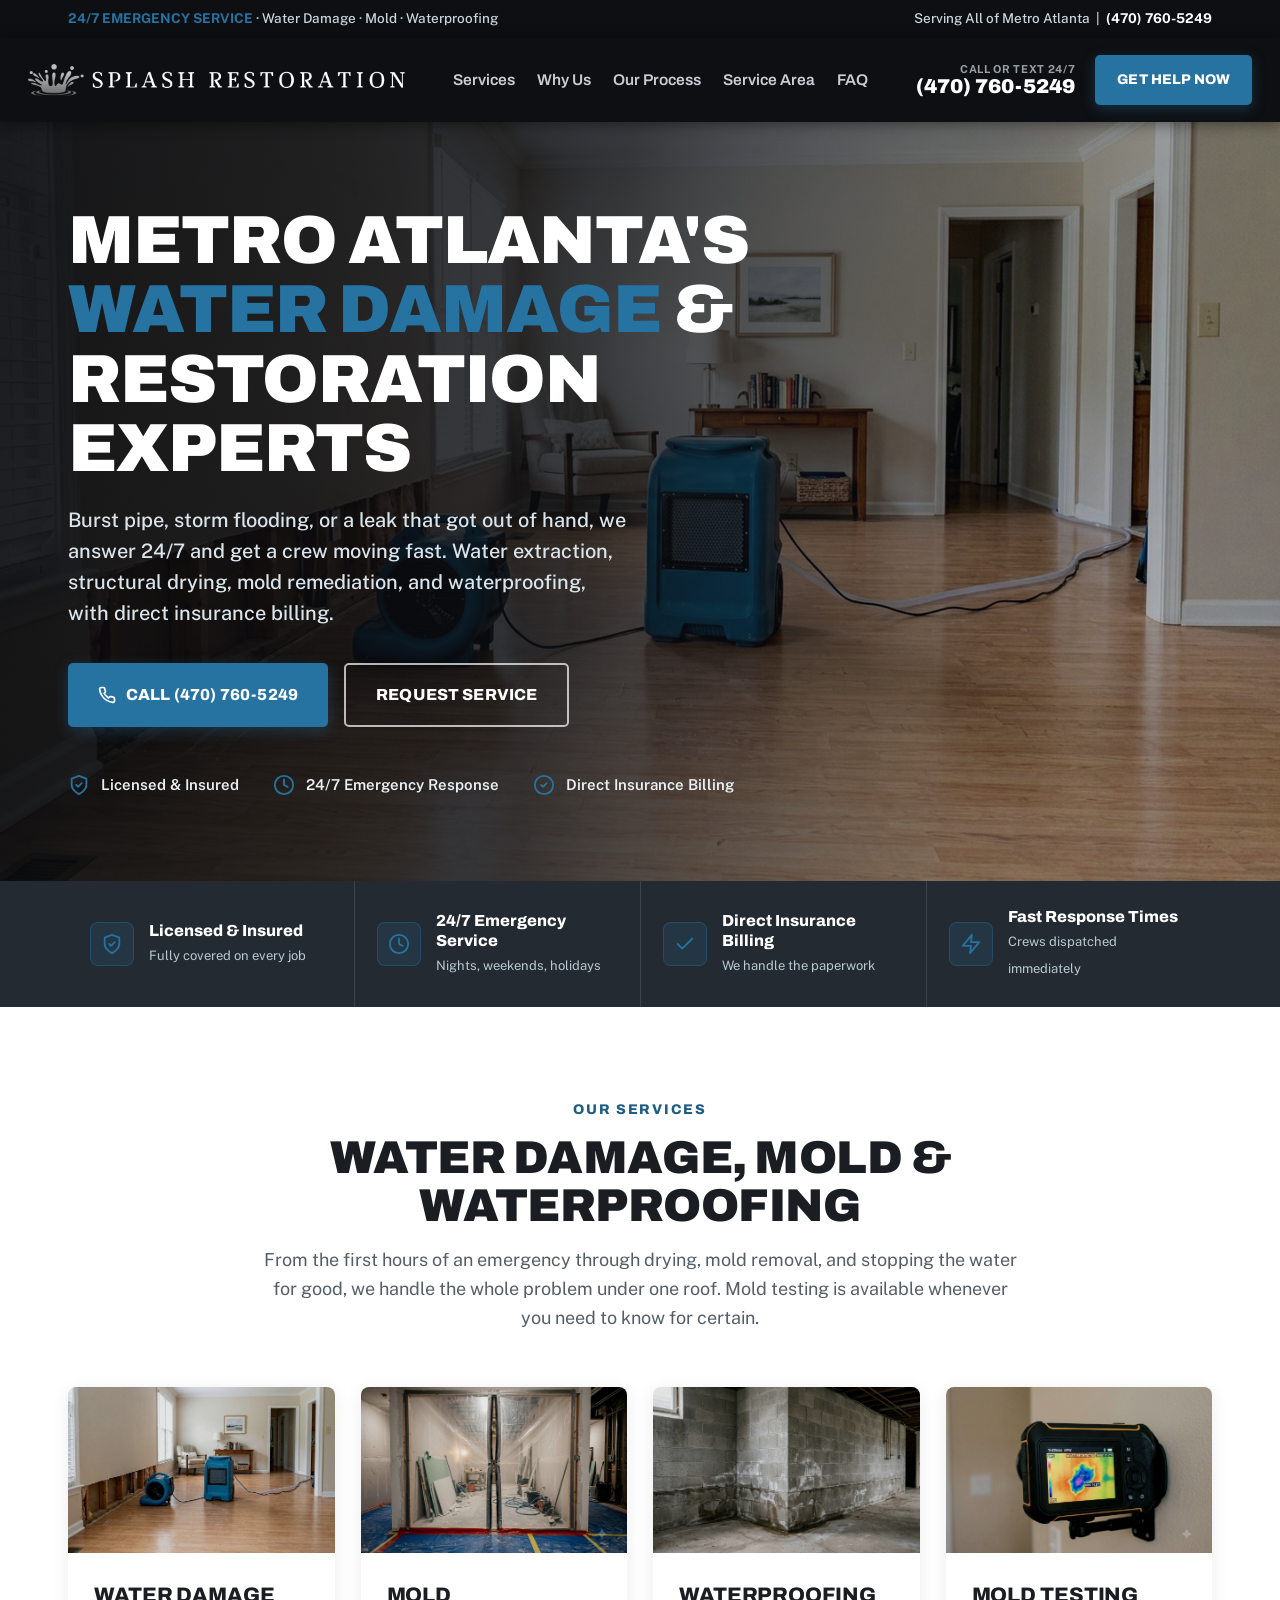
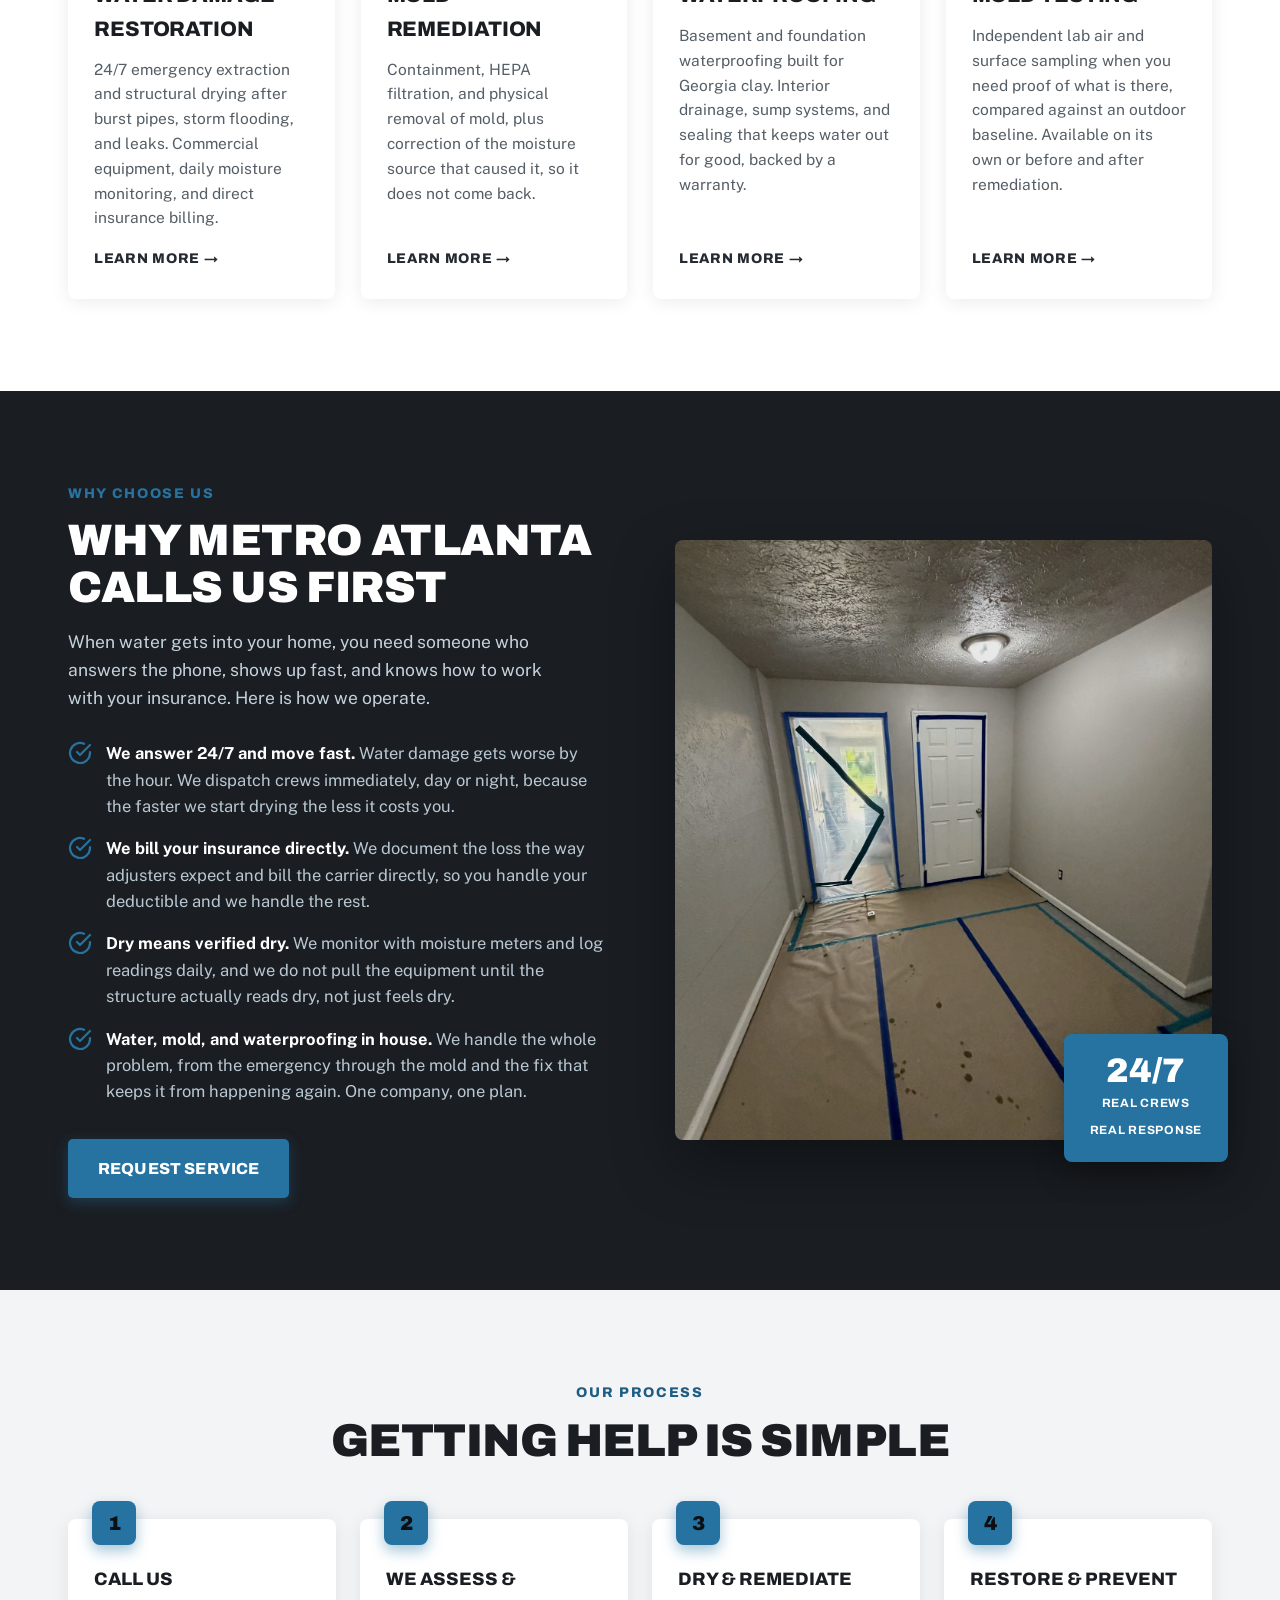
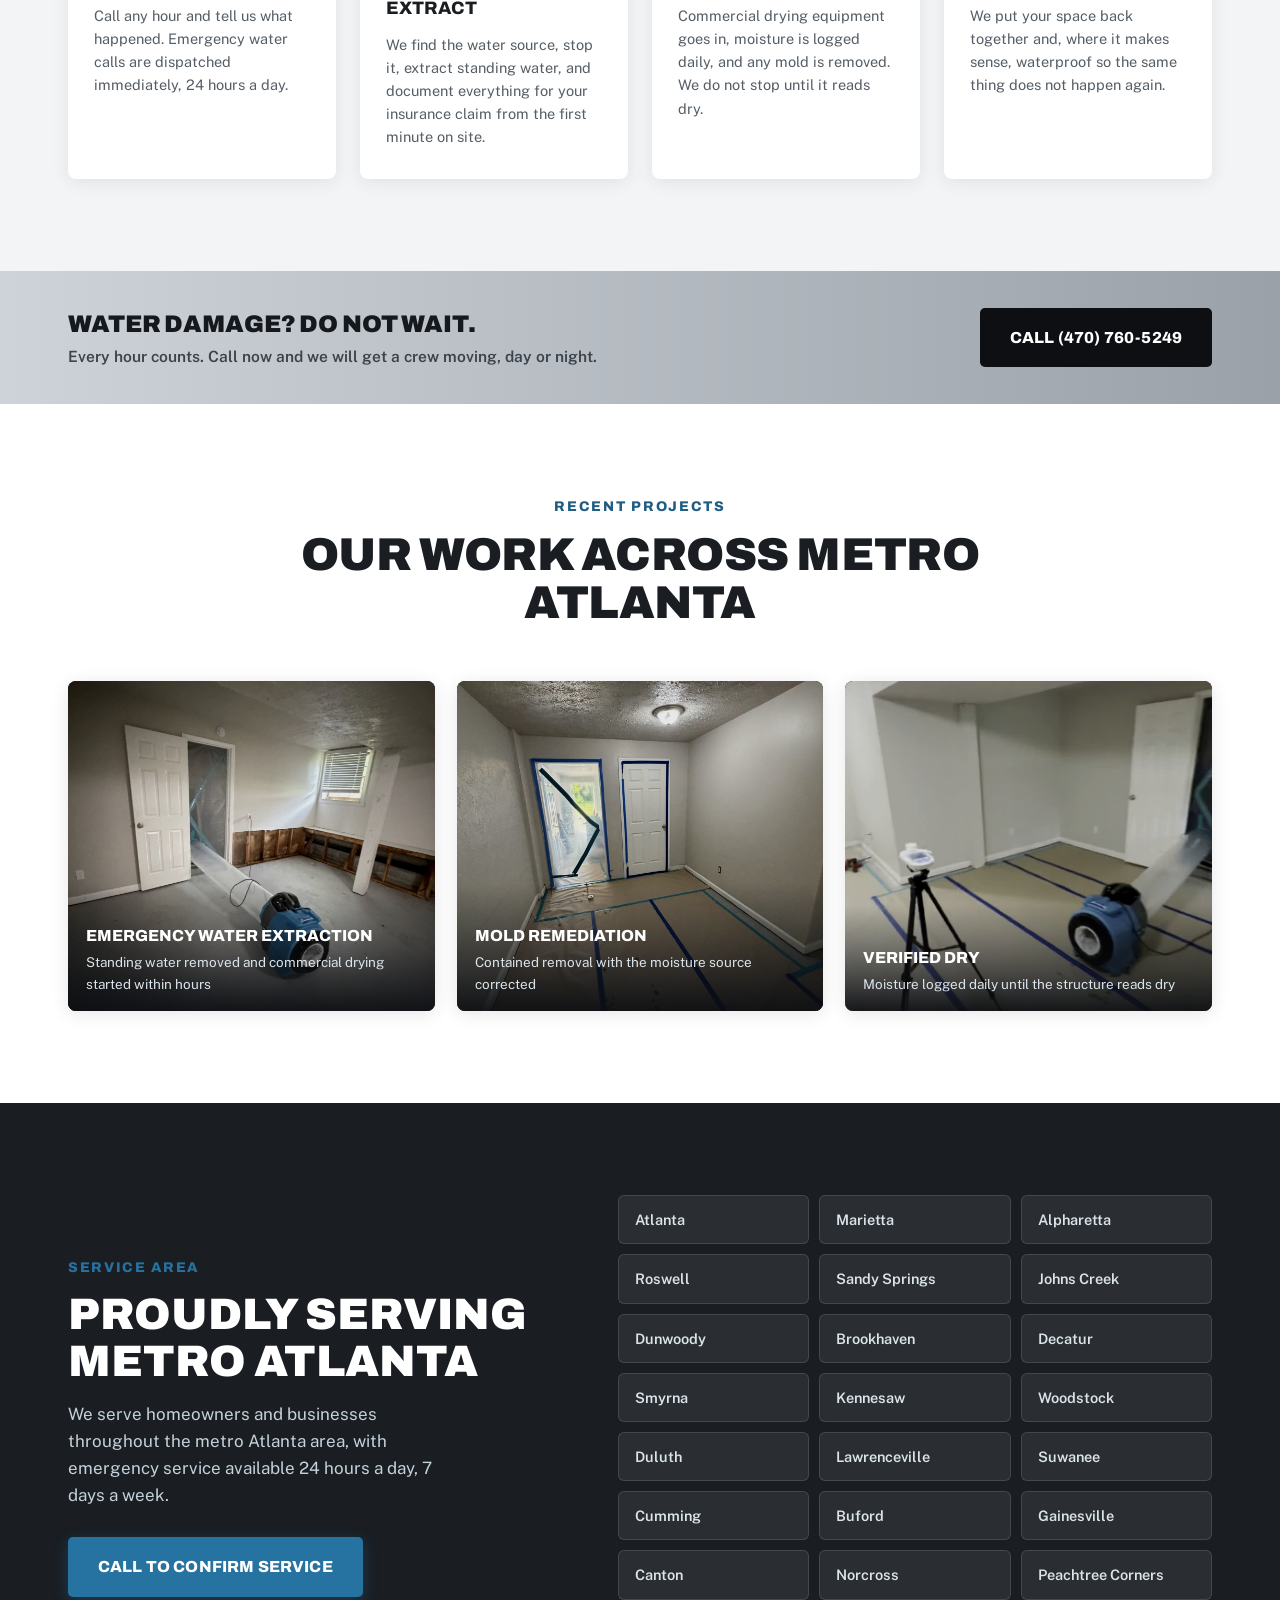
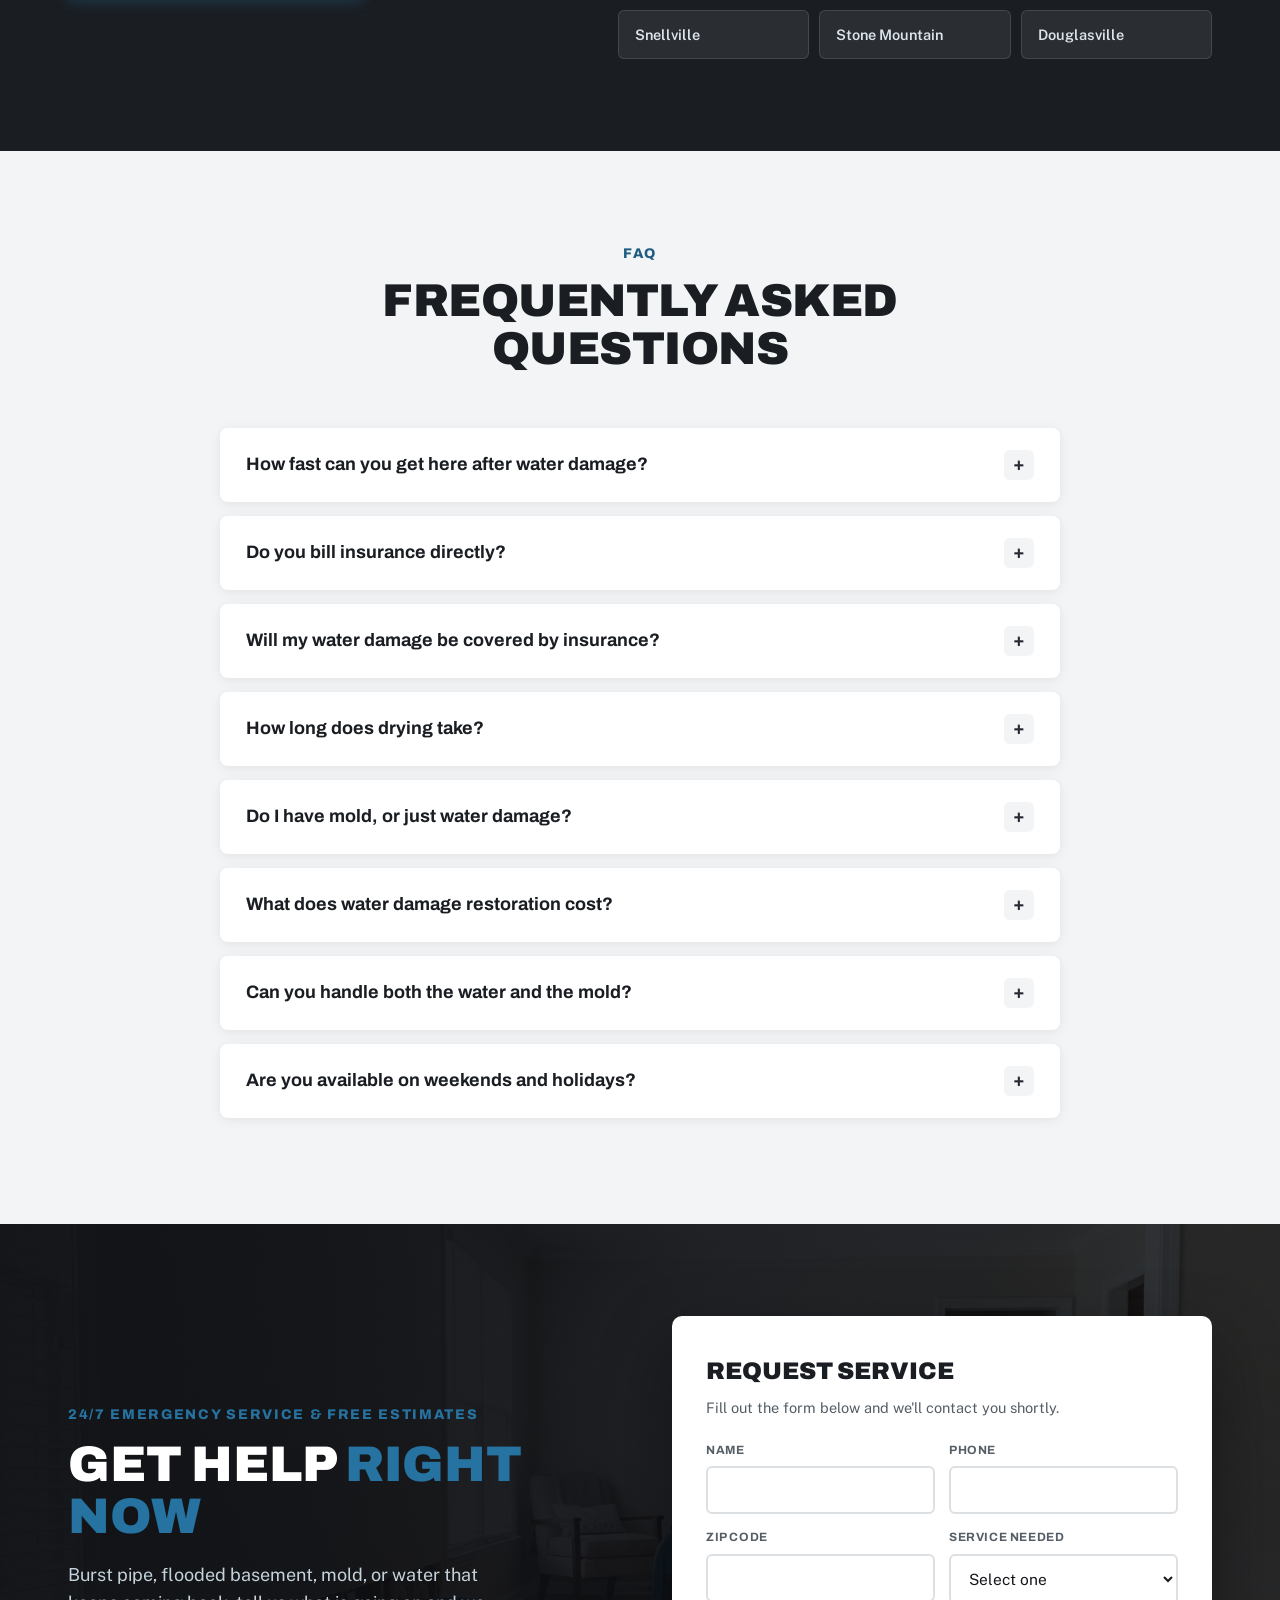
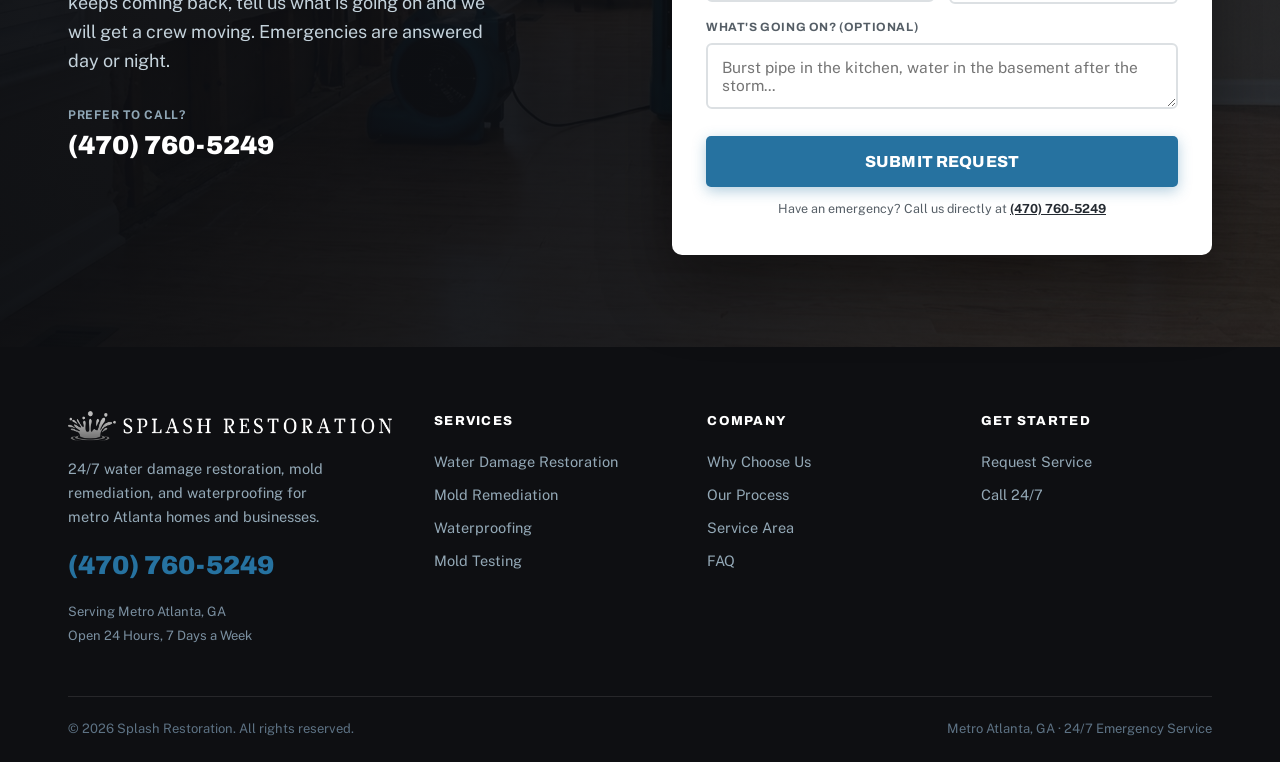
==== commit 8c32b0cf: "Splash v2: real logo lockup, darker photos, darker blue accent, header layout fixes" ====
--- a/index.html
+++ b/index.html
@@ -17,7 +17,7 @@
 
 <link rel="preconnect" href="https://fonts.googleapis.com">
 <link rel="preconnect" href="https://fonts.gstatic.com" crossorigin>
-<link href="https://fonts.googleapis.com/css2?family=Archivo:wght@500;600;700;800;900&family=Public+Sans:wght@400;500;600;700&family=Cinzel:wght@600;700&display=swap" rel="stylesheet">
+<link href="https://fonts.googleapis.com/css2?family=Archivo:wght@500;600;700;800;900&family=Public+Sans:wght@400;500;600;700&display=swap" rel="stylesheet">
 <link rel="preload" as="image" href="images/hero-bg.jpg">
 
 <script type="application/ld+json">
@@ -37,7 +37,7 @@
 {"@context": "https://schema.org", "@type": "FAQPage", "mainEntity": [{"@type": "Question", "name": "How fast can you get here after water damage?", "acceptedAnswer": {"@type": "Answer", "text": "We answer 24 hours a day and dispatch emergency water damage calls immediately. In water losses the first hours matter most, because drywall wicks moisture and mold can start within 24 to 48 hours, so we get a crew moving as fast as possible."}}, {"@type": "Question", "name": "Do you bill insurance directly?", "acceptedAnswer": {"@type": "Answer", "text": "Yes. We document the loss with photos and moisture readings, work from the same estimating platform adjusters use, and bill your insurance company directly so you are not floating the cost. You handle your deductible and we handle the rest of the paperwork."}}, {"@type": "Question", "name": "Will my water damage be covered by insurance?", "acceptedAnswer": {"@type": "Answer", "text": "It depends on the cause. Sudden, accidental events like a burst pipe, a failed water heater, or a supply line break are usually covered. Long-term seepage and unaddressed maintenance issues often are not. We document everything thoroughly so your claim has the strongest possible support."}}, {"@type": "Question", "name": "How long does drying take?", "acceptedAnswer": {"@type": "Answer", "text": "Most residential water losses dry in three to five days with commercial air movers and dehumidifiers running, though it depends on how much water there was and which materials got wet. We monitor with moisture meters daily and do not pull equipment until the structure reads dry."}}, {"@type": "Question", "name": "Do I have mold, or just water damage?", "acceptedAnswer": {"@type": "Answer", "text": "Any material that stays wet long enough will grow mold, often within a couple of days. If water sat for a while before we arrived, or if there is a musty smell, we look for mold and can test to confirm. Fast drying is the best way to prevent it in the first place."}}, {"@type": "Question", "name": "What does water damage restoration cost?", "acceptedAnswer": {"@type": "Answer", "text": "It depends on the size of the loss, how many rooms are affected, and how much material has to be removed. When it is an insurance claim, your out-of-pocket is typically just your deductible. For non-covered work you get a written estimate before anything starts."}}, {"@type": "Question", "name": "Can you handle both the water and the mold?", "acceptedAnswer": {"@type": "Answer", "text": "Yes. We handle water extraction and drying, mold remediation, and the waterproofing that stops it from happening again, all in house. One company, one plan, no finger-pointing between contractors about whose scope a problem belonged to."}}, {"@type": "Question", "name": "Are you available on weekends and holidays?", "acceptedAnswer": {"@type": "Answer", "text": "Yes. Water does not wait for business hours. We answer the phone and dispatch crews 24 hours a day, 7 days a week, including weekends and holidays."}}]}
 </script>
 
-<link rel="stylesheet" href="/css/main.css?v=20261020">
+<link rel="stylesheet" href="/css/main.css?v=20261020b">
 </head>
 <body>
 
@@ -50,7 +50,7 @@
 
 <header>
   <div class="wrap nav">
-    <a class="logo" href="/"><img class="mark" src="images/splash-mark.png" alt="Splash Restoration"><span class="wm">Splash Restoration</span></a>
+    <a class="logo" href="/"><img class="brand" src="images/logo-splash.png" alt="Splash Restoration"></a>
     <nav>
       <ul id="menu">
         <li><a href="#services">Services</a></li>
@@ -293,7 +293,7 @@
   <div class="wrap">
     <div class="cols">
       <div class="fl">
-        <b>Splash</b><i>Restoration</i>
+        <img class="brand" src="images/logo-splash.png" alt="Splash Restoration" style="height:30px;width:auto;margin-bottom:12px">
         <p>24/7 water damage restoration, mold remediation, and waterproofing for metro Atlanta homes and businesses.</p>
         <a class="tel" href="tel:+14707605249">(470) 760-5249</a>
         <div class="nap">Serving Metro Atlanta, GA<br>Open 24 Hours, 7 Days a Week</div>
--- a/css/main.css
+++ b/css/main.css
@@ -5,7 +5,7 @@
    ===================================================== */
 :root{
   --navy:#242A31;--deep:#1A1E23;--darker:#0E0F12;
-  --gold:#2E86C0;--gold-dark:#246FA3;--sea:#8A9299;
+  --gold:#2672A0;--gold-dark:#1E5C82;--sea:#8A9299;
   --silver:#C7CDD3;--silver-dark:#99A0A7;--silver-light:#E6E9EC;
   --bg:#FFFFFF;--bg-gray:#F3F4F6;
   --ink:#16181C;--gray:#555E66;--line:#DCE0E3;
@@ -21,8 +21,8 @@
 @media(max-width:560px){.wrap{padding:0 18px}}
 h1,h2,h3,h4{font-family:var(--disp)}
 
-.btn{display:inline-flex;align-items:center;justify-content:center;gap:10px;font-family:var(--disp);font-weight:800;font-size:16px;letter-spacing:.01em;text-transform:uppercase;text-decoration:none;padding:17px 30px;border-radius:5px;border:none;cursor:pointer;transition:transform .12s,background .15s,box-shadow .15s}
-.btn.gold{background:var(--gold);color:var(--darker);box-shadow:0 4px 14px rgba(46,134,192,.35)}
+.btn{display:inline-flex;align-items:center;justify-content:center;gap:10px;white-space:nowrap;font-family:var(--disp);font-weight:800;font-size:16px;letter-spacing:.01em;text-transform:uppercase;text-decoration:none;padding:17px 30px;border-radius:5px;border:none;cursor:pointer;transition:transform .12s,background .15s,box-shadow .15s}
+.btn.gold{background:var(--gold);color:var(--darker);box-shadow:0 4px 14px rgba(38,114,160,.35)}
 .btn.gold:hover{background:var(--gold-dark);transform:translateY(-2px)}
 .btn.navy{background:var(--navy);color:#fff}
 .btn.navy:hover{background:var(--deep);transform:translateY(-2px)}
@@ -40,21 +40,21 @@
 
 /* header */
 header{position:sticky;top:0;z-index:100;background:var(--darker);box-shadow:0 2px 14px rgba(0,0,0,.45)}
+header>.wrap{max-width:1360px}
 .nav{display:flex;align-items:center;justify-content:space-between;min-height:84px;gap:22px}
-.logo{display:flex;align-items:center;gap:13px;flex-shrink:0;text-decoration:none}
-.logo .mark{height:42px;width:auto}
-.logo .wm{font-family:var(--serif);font-weight:700;font-size:20px;letter-spacing:.14em;text-transform:uppercase;color:var(--silver-light);line-height:1;white-space:nowrap}
-nav ul{display:flex;gap:32px;list-style:none;font-family:var(--disp);font-weight:600;font-size:15.5px}
-nav a{text-decoration:none;color:var(--silver)}
+.logo{display:flex;align-items:center;flex-shrink:0;text-decoration:none}
+.logo .brand{height:32px;width:auto;display:block}
+nav ul{display:flex;gap:22px;list-style:none;font-family:var(--disp);font-weight:600;font-size:15.5px}
+nav a{text-decoration:none;color:var(--silver);white-space:nowrap}
 nav a:hover{color:#fff}
 .hdr-right{display:flex;align-items:center;gap:20px}
 .hdr-phone{text-align:right;text-decoration:none;line-height:1.1}
 .hdr-phone small{display:block;font-size:11px;font-weight:700;text-transform:uppercase;letter-spacing:.06em;color:var(--silver-dark)}
-.hdr-phone b{font-family:var(--disp);font-weight:900;font-size:22px;color:#fff}
+.hdr-phone b{font-family:var(--disp);font-weight:900;font-size:20px;color:#fff;white-space:nowrap}
 .hdr-phone:hover b{color:var(--gold)}
 .burger{display:none;background:none;border:2px solid rgba(255,255,255,.25);border-radius:5px;padding:9px 11px;cursor:pointer}
 .burger span{display:block;width:22px;height:2.5px;background:var(--silver);margin:4px 0;border-radius:2px}
-@media(max-width:1020px){
+@media(max-width:1200px){
   nav ul{display:none;position:absolute;top:100%;left:0;right:0;background:var(--darker);flex-direction:column;gap:0;padding:6px 28px 16px;box-shadow:0 14px 24px rgba(0,0,0,.5)}
   nav ul.open{display:flex}
   nav li{border-bottom:1px solid rgba(255,255,255,.08)}
@@ -62,8 +62,10 @@
   .burger{display:block}
   .hdr-right .btn{display:none}
 }
-@media(max-width:560px){.logo .mark{height:34px}.logo .wm{font-size:14px;letter-spacing:.1em}.hdr-phone b{font-size:17px}.hdr-phone small{display:none}}
-@media(max-width:360px){.logo .wm{display:none}}
+@media(max-width:640px){.hdr-phone{display:none}}
+@media(max-width:560px){.logo .brand{height:30px}}
+@media(max-width:400px){.logo .brand{height:26px}}
+
 
 /* hero */
 .hero{position:relative;color:#fff;min-height:640px;display:flex;align-items:center;isolation:isolate}
@@ -71,7 +73,7 @@
 .hero .bg img{width:100%;height:100%;object-fit:cover;object-position:65% 45%}
 .hero .shade{position:absolute;inset:0;z-index:-1;background:linear-gradient(100deg,rgba(9,10,13,.92) 0%,rgba(12,14,18,.78) 45%,rgba(12,14,18,.30) 78%,rgba(12,14,18,.12) 100%)}
 .hero .wrap{padding-top:84px;padding-bottom:84px;width:100%}
-.hero .kicker{display:inline-flex;align-items:center;gap:10px;background:rgba(46,134,192,.16);border:1px solid rgba(46,134,192,.55);color:var(--gold);font-family:var(--disp);font-weight:700;font-size:13px;letter-spacing:.08em;text-transform:uppercase;padding:8px 14px;border-radius:4px;margin-bottom:24px}
+.hero .kicker{display:inline-flex;align-items:center;gap:10px;background:rgba(38,114,160,.16);border:1px solid rgba(38,114,160,.55);color:var(--gold);font-family:var(--disp);font-weight:700;font-size:13px;letter-spacing:.08em;text-transform:uppercase;padding:8px 14px;border-radius:4px;margin-bottom:24px}
 .hero .kicker::before{content:"";width:8px;height:8px;border-radius:50%;background:var(--gold);animation:blink 2.2s infinite}
 @keyframes blink{0%,100%{opacity:1}50%{opacity:.3}}
 .hero h1{font-weight:900;font-size:clamp(38px,5.6vw,68px);line-height:1.02;letter-spacing:-.015em;text-transform:uppercase;max-width:820px;margin-bottom:22px}
@@ -143,7 +145,7 @@
 /* process */
 .steps{display:grid;grid-template-columns:repeat(4,1fr);gap:24px}
 .stp{background:#fff;border-radius:8px;padding:32px 26px 30px;box-shadow:0 3px 18px rgba(12,14,18,.08);position:relative}
-.stp .n{position:absolute;top:-18px;left:24px;width:44px;height:44px;border-radius:8px;background:var(--gold);color:var(--darker);font-family:var(--disp);font-weight:900;font-size:20px;display:flex;align-items:center;justify-content:center;box-shadow:0 6px 14px rgba(46,134,192,.4)}
+.stp .n{position:absolute;top:-18px;left:24px;width:44px;height:44px;border-radius:8px;background:var(--gold);color:var(--darker);font-family:var(--disp);font-weight:900;font-size:20px;display:flex;align-items:center;justify-content:center;box-shadow:0 6px 14px rgba(38,114,160,.4)}
 .stp h3{font-weight:800;font-size:18px;text-transform:uppercase;color:var(--deep);margin:14px 0 10px}
 .stp p{font-size:14.5px;color:var(--gray);line-height:1.6}
 @media(max-width:920px){.steps{grid-template-columns:1fr 1fr;gap:30px 22px}}
@@ -183,7 +185,7 @@
 .areas p{color:#C4D2DB;font-size:17px;margin-bottom:28px;max-width:400px}
 .city-grid{display:grid;grid-template-columns:repeat(3,1fr);gap:10px}
 .city-grid span{background:rgba(255,255,255,.07);border:1px solid rgba(255,255,255,.12);border-radius:6px;padding:12px 16px;font-weight:600;font-size:14.5px;color:#DAE4EA;transition:background .15s}
-.city-grid span:hover{background:rgba(199,205,211,.16);border-color:rgba(46,134,192,.55)}
+.city-grid span:hover{background:rgba(199,205,211,.16);border-color:rgba(38,114,160,.55)}
 @media(max-width:920px){.areas .wrap{grid-template-columns:1fr;gap:44px}}
 @media(max-width:560px){.city-grid{grid-template-columns:1fr 1fr}}
 
@@ -412,12 +414,12 @@
 }
 
 /* trust band icon badges (replaces dashed placeholders) */
-.band .tk{width:44px;height:44px;flex-shrink:0;border-radius:8px;background:rgba(46,134,192,.16);border:1px solid rgba(46,134,192,.4);display:flex;align-items:center;justify-content:center}
+.band .tk{width:44px;height:44px;flex-shrink:0;border-radius:8px;background:rgba(38,114,160,.16);border:1px solid rgba(38,114,160,.4);display:flex;align-items:center;justify-content:center}
 .band .tk svg{width:22px;height:22px;stroke:var(--gold)}
 
 /* ---------------- video placeholder ---------------- */
-.vid{position:relative;border-radius:8px;overflow:hidden;background:linear-gradient(160deg,#17374F,#102A3E);border:1px solid rgba(46,134,192,.28);aspect-ratio:16/9;display:flex;align-items:center;justify-content:center;flex-direction:column;gap:14px;margin:28px 0;text-align:center;padding:24px}
-.vid .play{width:64px;height:64px;border-radius:50%;background:var(--gold);display:flex;align-items:center;justify-content:center;box-shadow:0 8px 24px rgba(46,134,192,.35)}
+.vid{position:relative;border-radius:8px;overflow:hidden;background:linear-gradient(160deg,#17374F,#102A3E);border:1px solid rgba(38,114,160,.28);aspect-ratio:16/9;display:flex;align-items:center;justify-content:center;flex-direction:column;gap:14px;margin:28px 0;text-align:center;padding:24px}
+.vid .play{width:64px;height:64px;border-radius:50%;background:var(--gold);display:flex;align-items:center;justify-content:center;box-shadow:0 8px 24px rgba(38,114,160,.35)}
 .vid .play svg{width:24px;height:24px;fill:var(--darker);margin-left:3px}
 .vid b{font-family:var(--disp);font-weight:800;font-size:17px;color:#fff;text-transform:uppercase;letter-spacing:.02em}
 .vid span{font-size:13.5px;color:#9FB6C4;max-width:340px}
@@ -443,7 +445,7 @@
 @media(max-width:700px){.tbl,.tbl tbody,.tbl tr,.tbl td{display:block;width:100%}.tbl thead{display:none}.tbl tr{margin-bottom:14px;border:1px solid var(--line);border-radius:8px;overflow:hidden}.tbl td{border-bottom:1px solid var(--line)}.tbl td:last-child{border-bottom:none}.tbl td:first-child{background:var(--bg-gray)}}
 
 /* pricing clarity callout */
-.note-box{background:#FFF8EC;border:1px solid rgba(46,134,192,.45);border-left:4px solid var(--gold);border-radius:0 8px 8px 0;padding:20px 22px;margin:24px 0}
+.note-box{background:#FFF8EC;border:1px solid rgba(38,114,160,.45);border-left:4px solid var(--gold);border-radius:0 8px 8px 0;padding:20px 22px;margin:24px 0}
 .note-box b{display:block;font-family:var(--disp);font-weight:800;font-size:16px;color:var(--deep);margin-bottom:6px}
 .note-box p{font-size:15px;color:var(--gray);line-height:1.6;margin:0}
 
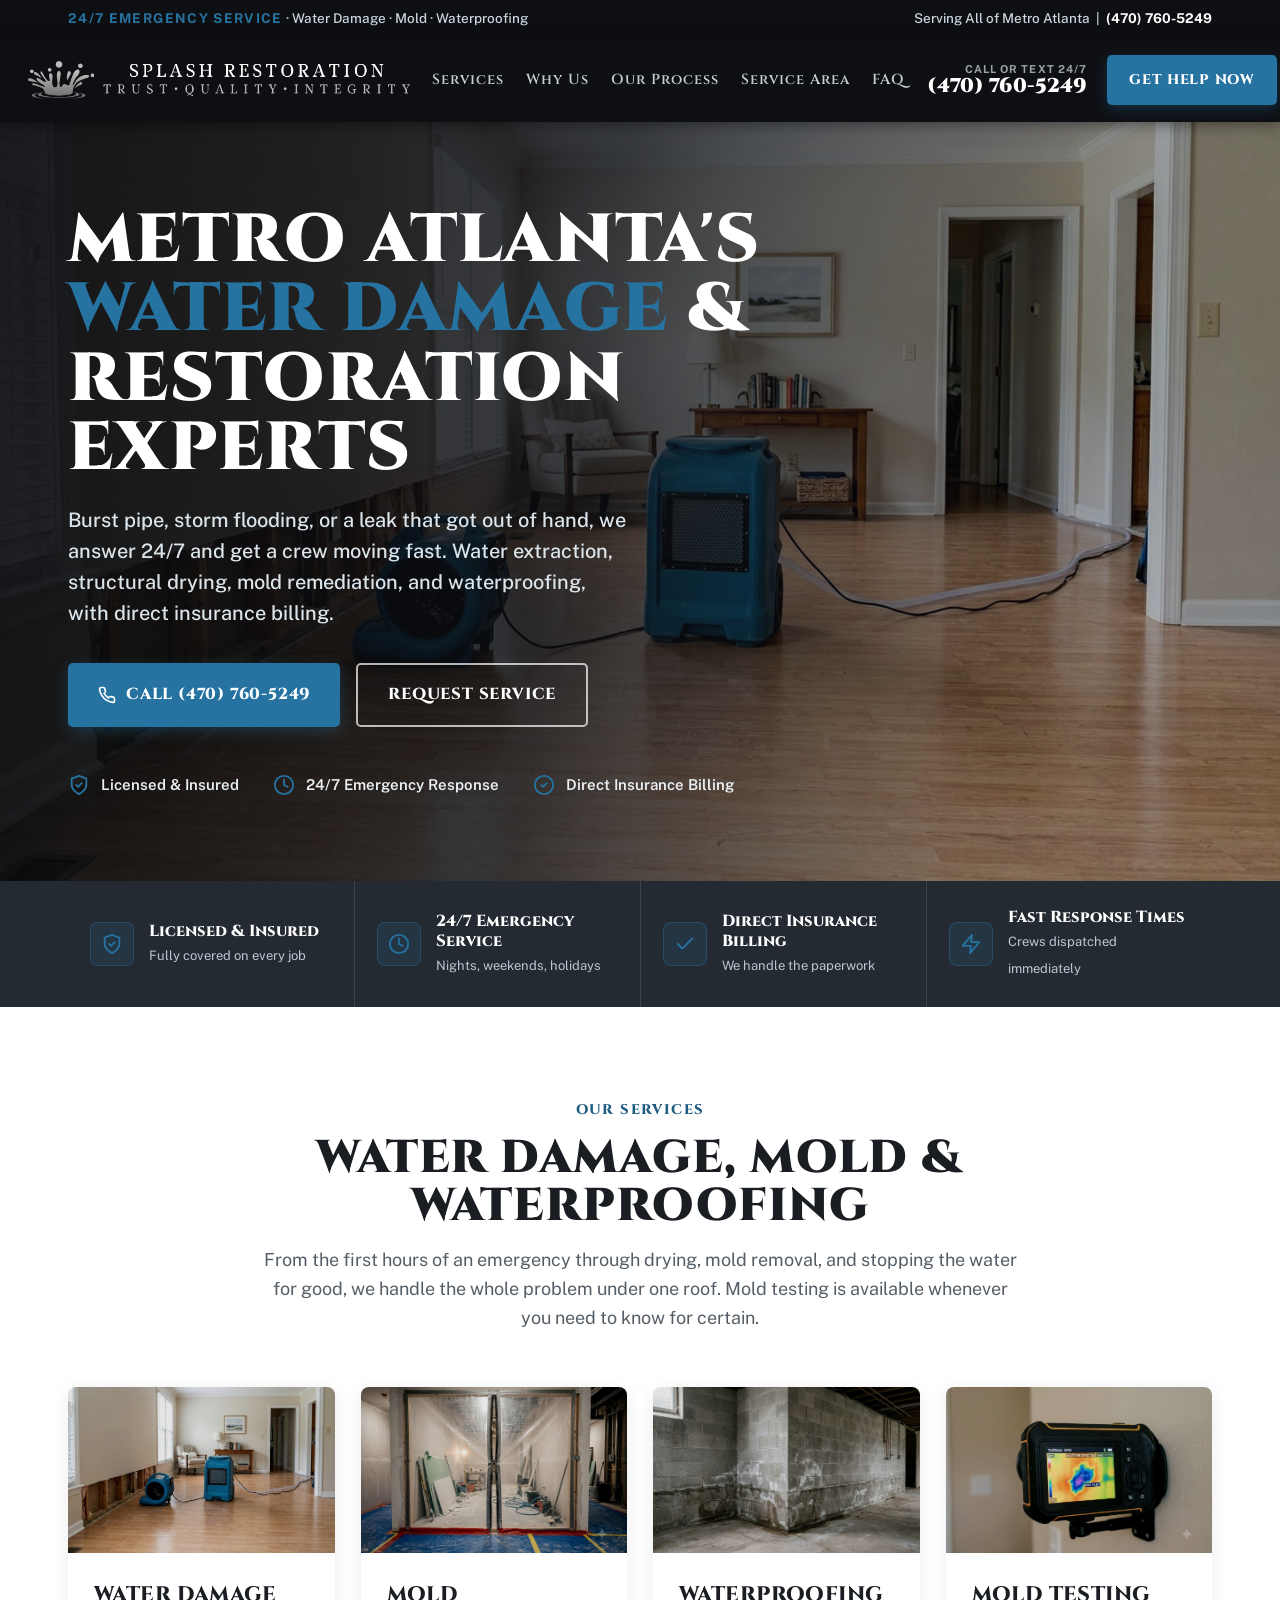
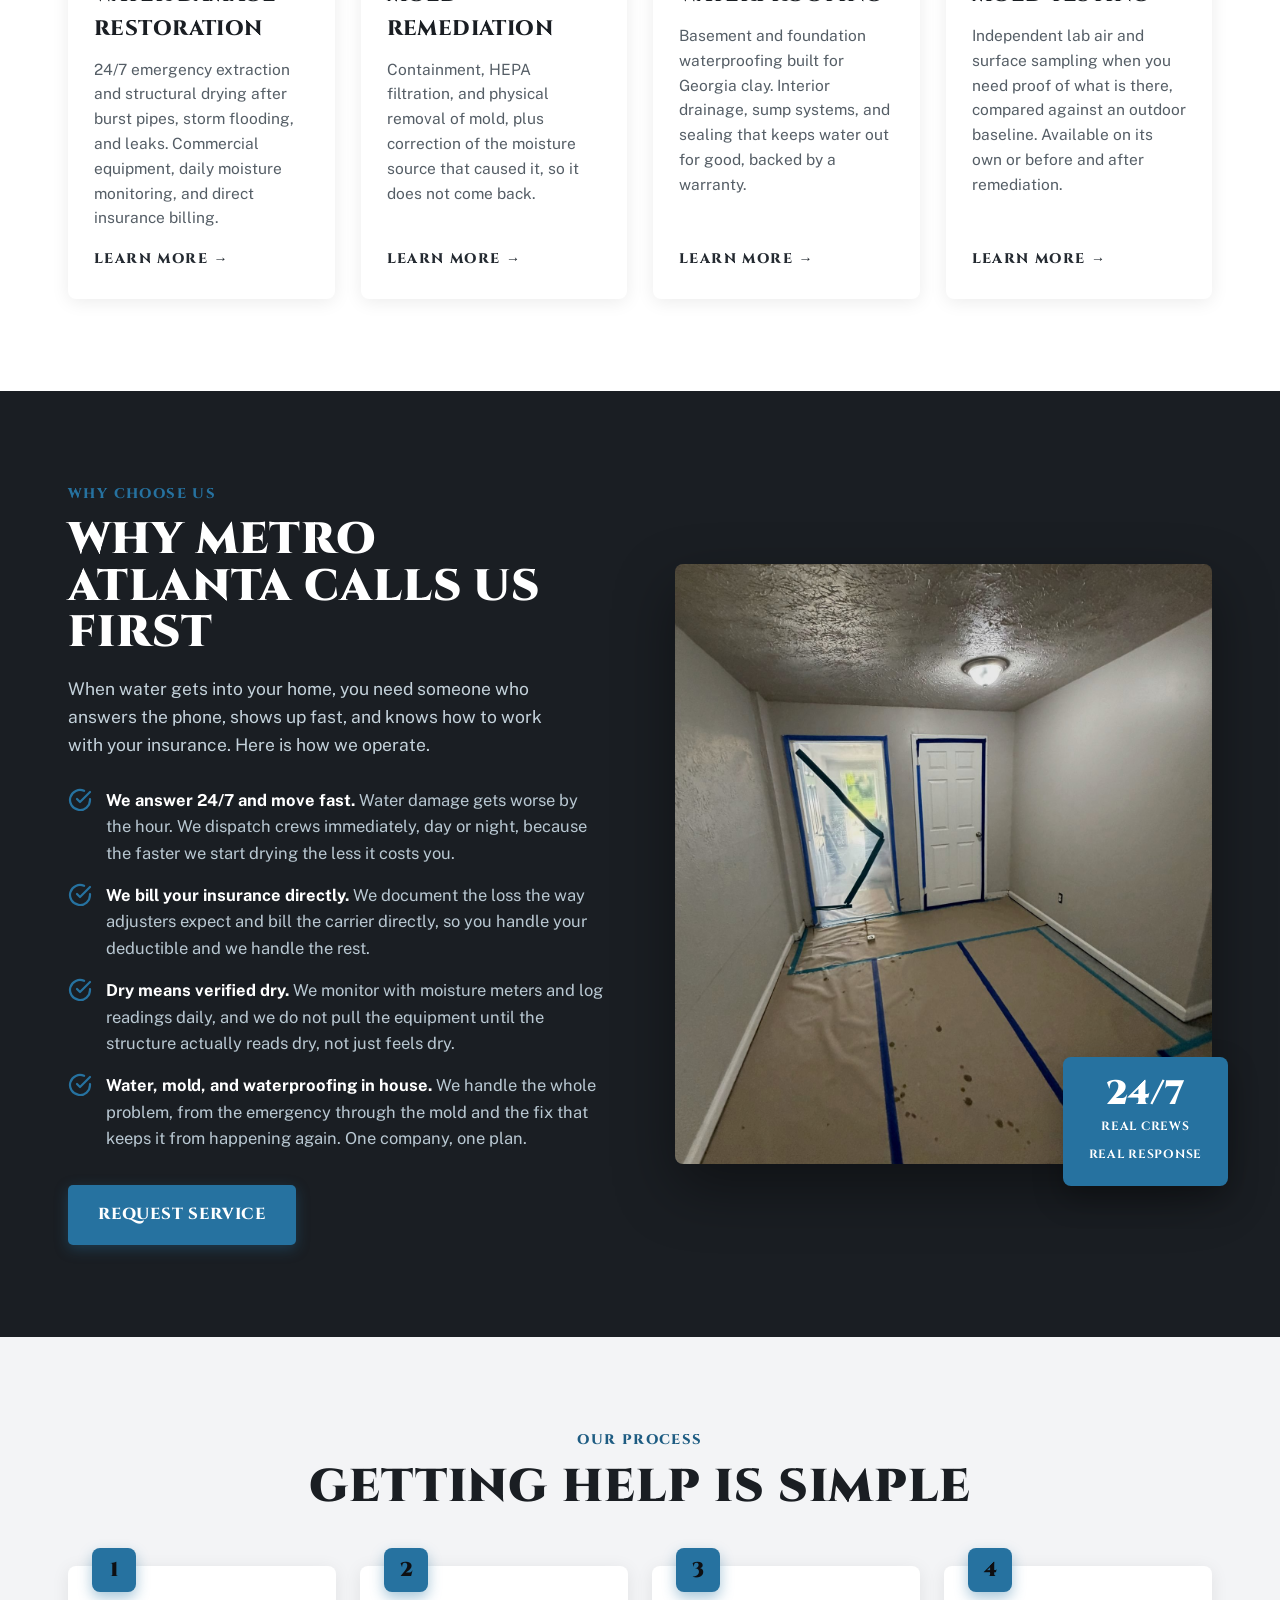
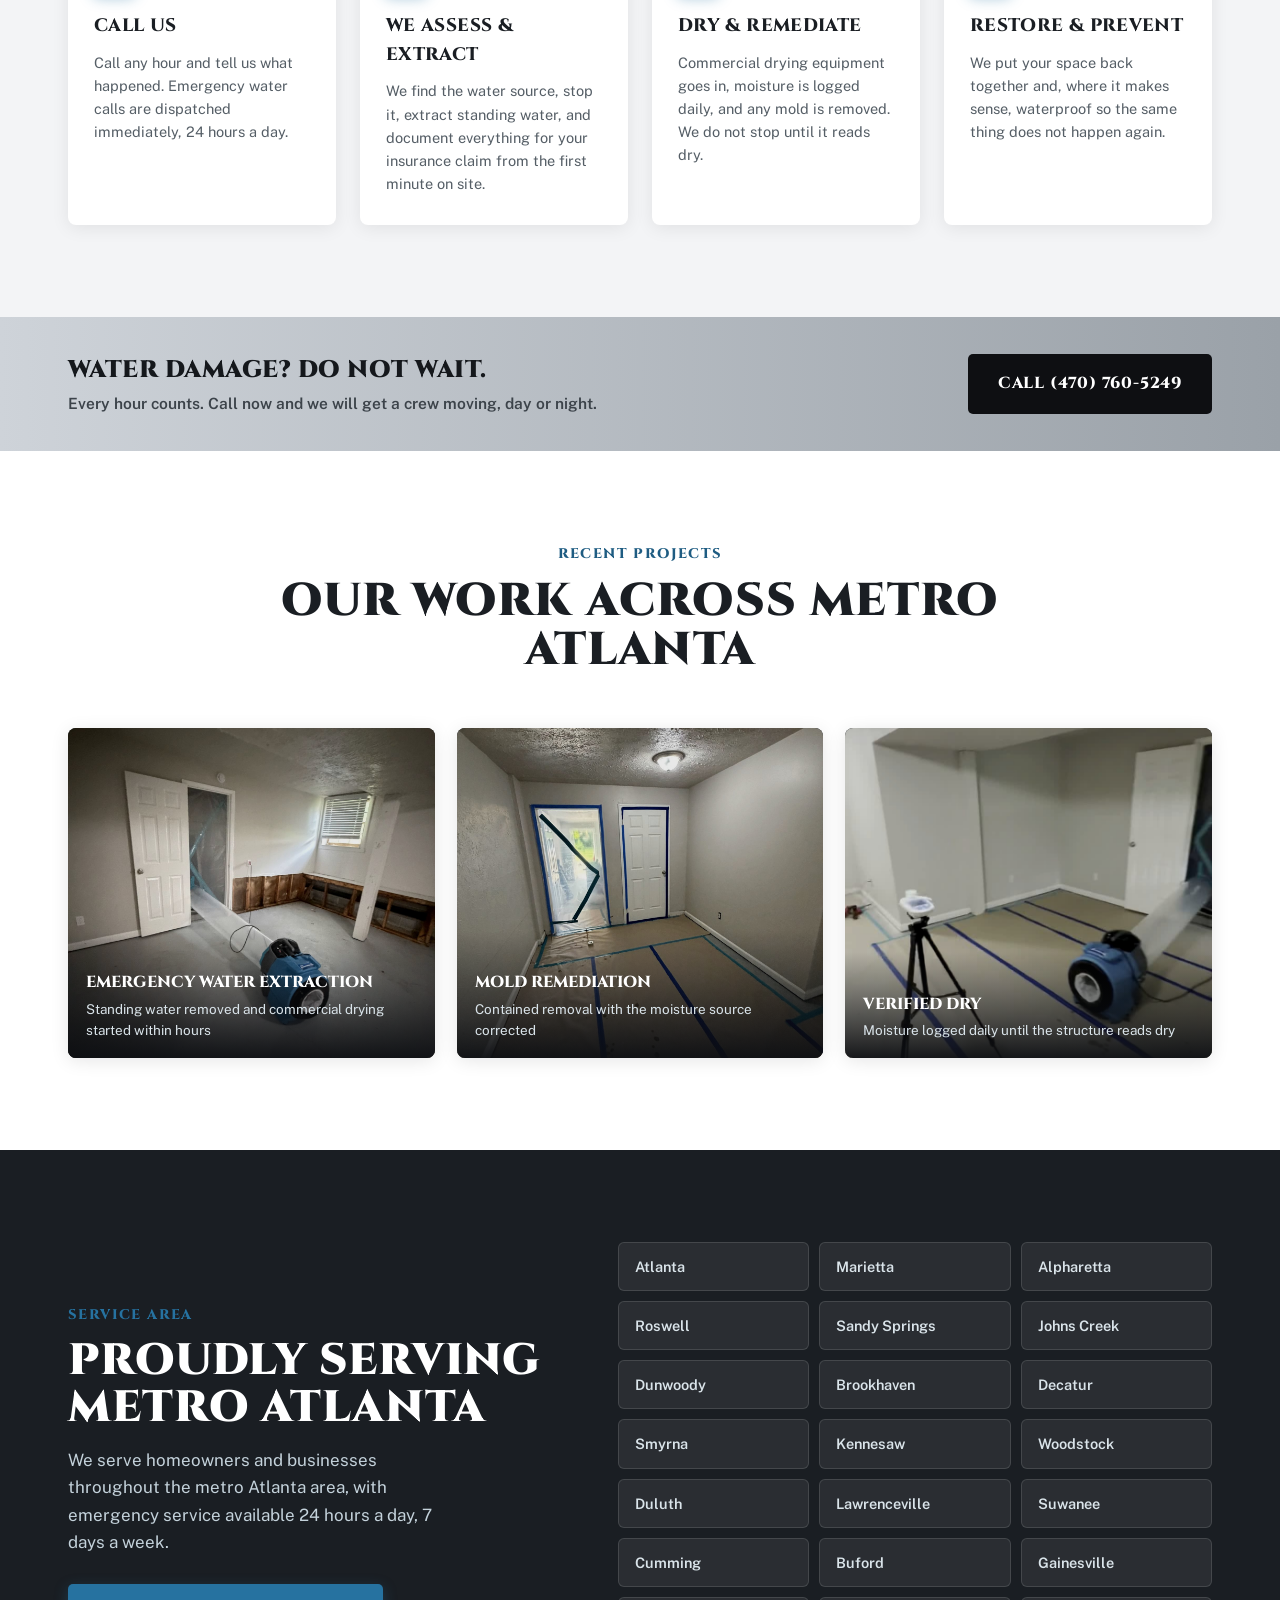
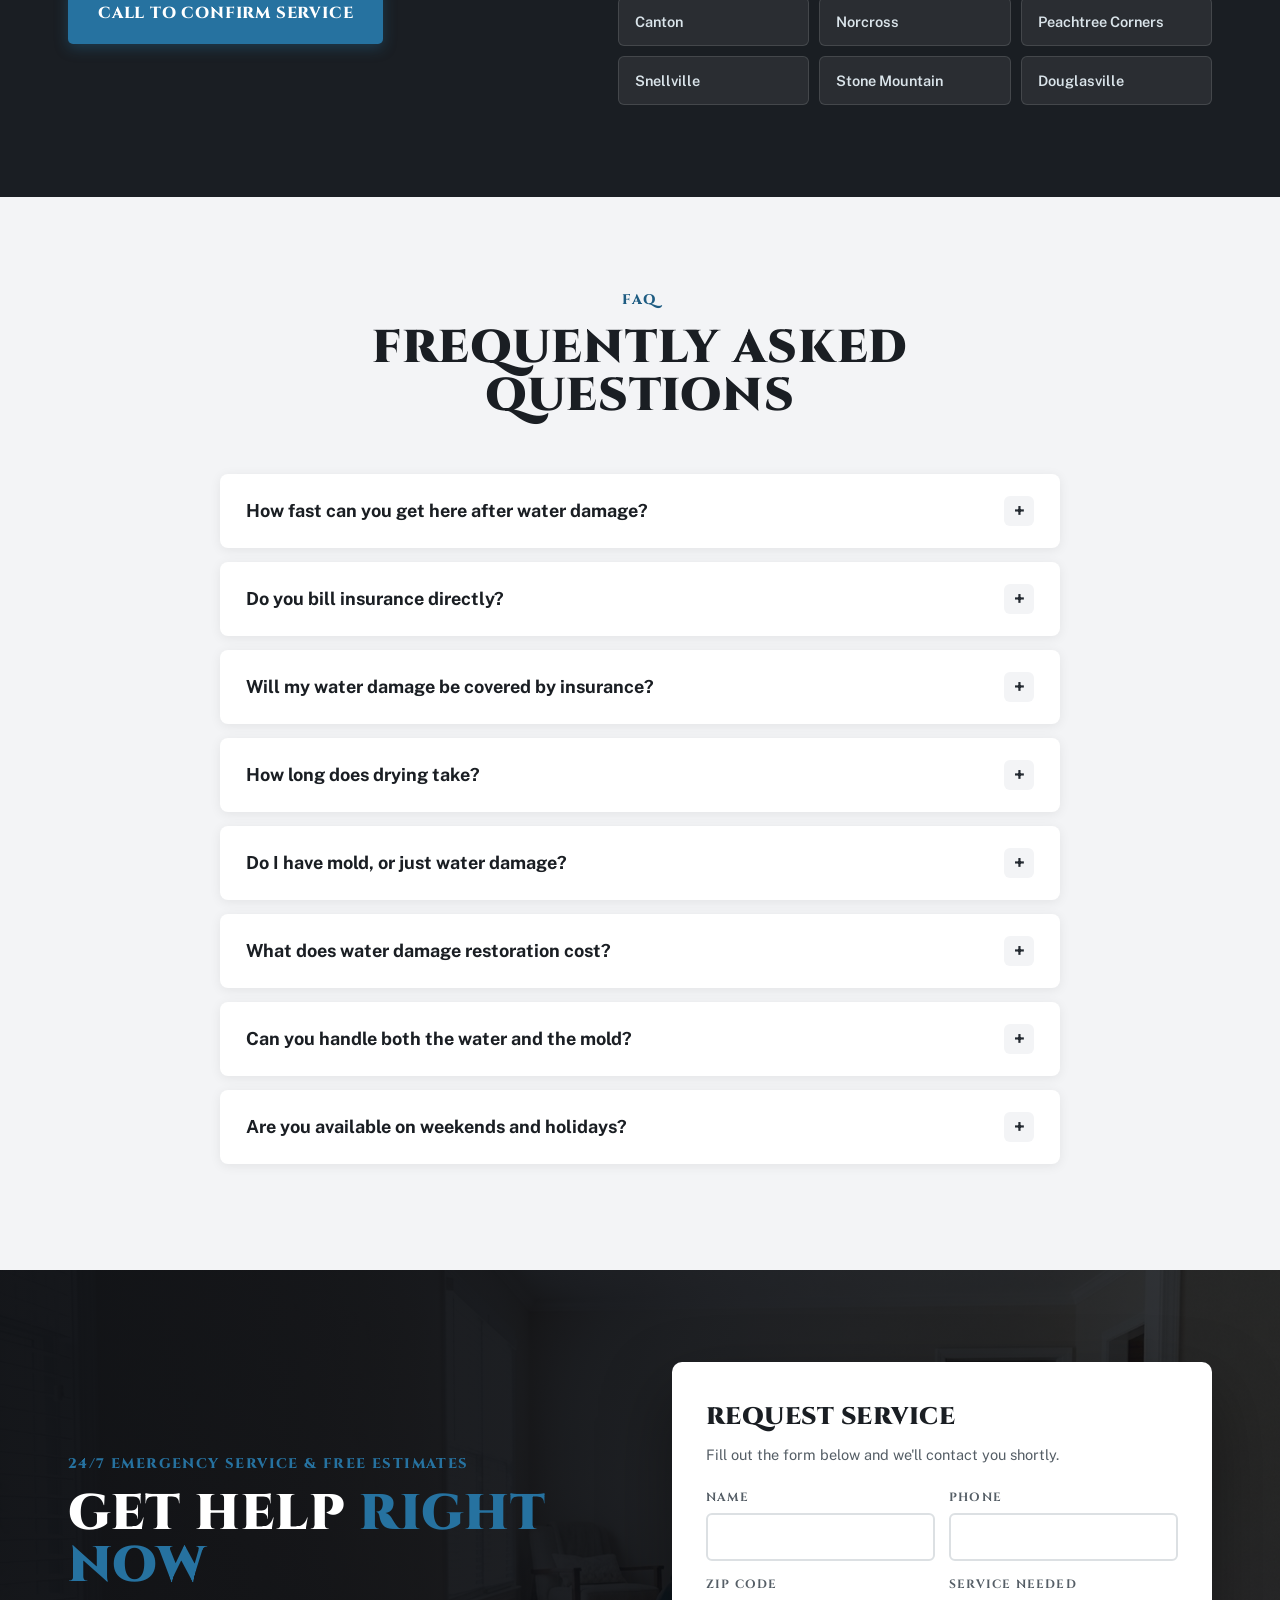
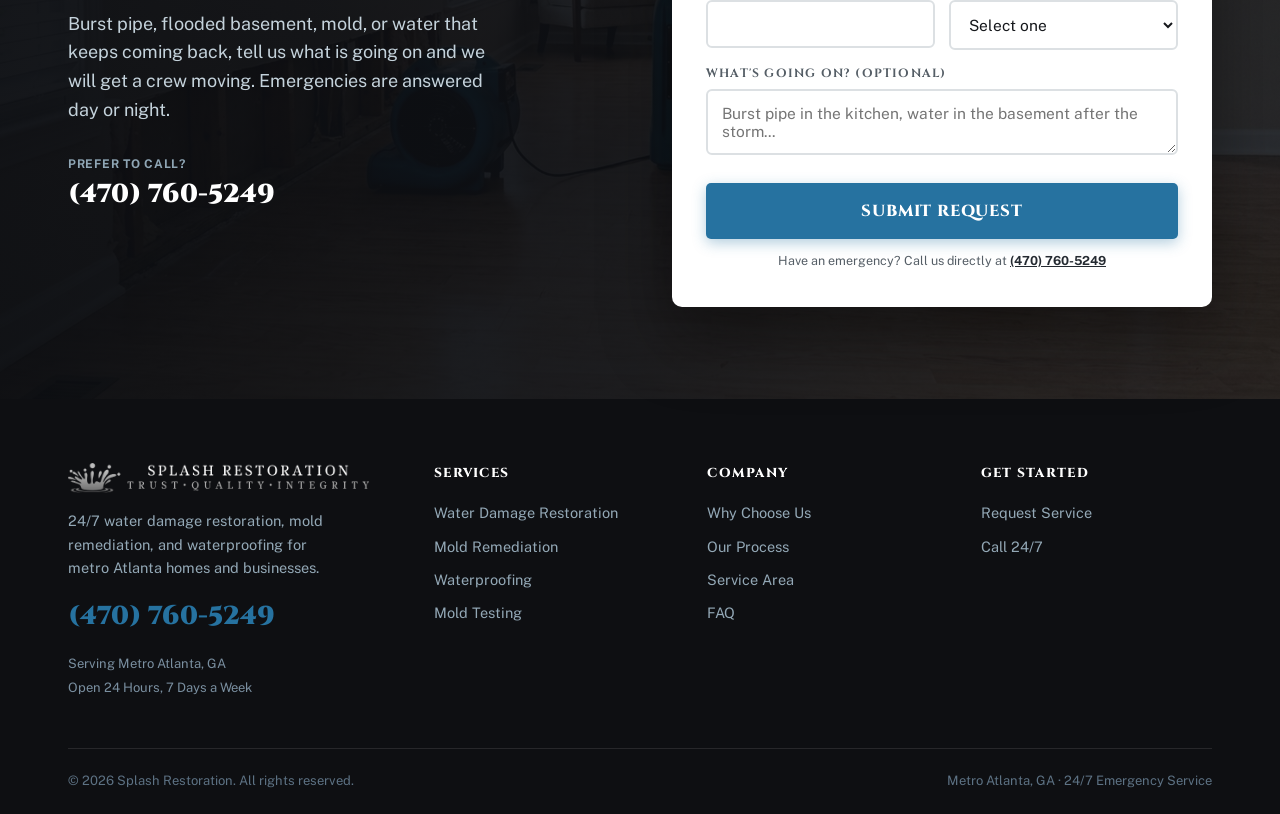
==== commit 88d828f1: "Use full logo with tagline, switch display font to Cinzel to match logo" ====
--- a/index.html
+++ b/index.html
@@ -17,7 +17,7 @@
 
 <link rel="preconnect" href="https://fonts.googleapis.com">
 <link rel="preconnect" href="https://fonts.gstatic.com" crossorigin>
-<link href="https://fonts.googleapis.com/css2?family=Archivo:wght@500;600;700;800;900&family=Public+Sans:wght@400;500;600;700&display=swap" rel="stylesheet">
+<link href="https://fonts.googleapis.com/css2?family=Cinzel:wght@500;600;700;800;900&family=Public+Sans:wght@400;500;600;700&display=swap" rel="stylesheet">
 <link rel="preload" as="image" href="images/hero-bg.jpg">
 
 <script type="application/ld+json">
@@ -37,7 +37,7 @@
 {"@context": "https://schema.org", "@type": "FAQPage", "mainEntity": [{"@type": "Question", "name": "How fast can you get here after water damage?", "acceptedAnswer": {"@type": "Answer", "text": "We answer 24 hours a day and dispatch emergency water damage calls immediately. In water losses the first hours matter most, because drywall wicks moisture and mold can start within 24 to 48 hours, so we get a crew moving as fast as possible."}}, {"@type": "Question", "name": "Do you bill insurance directly?", "acceptedAnswer": {"@type": "Answer", "text": "Yes. We document the loss with photos and moisture readings, work from the same estimating platform adjusters use, and bill your insurance company directly so you are not floating the cost. You handle your deductible and we handle the rest of the paperwork."}}, {"@type": "Question", "name": "Will my water damage be covered by insurance?", "acceptedAnswer": {"@type": "Answer", "text": "It depends on the cause. Sudden, accidental events like a burst pipe, a failed water heater, or a supply line break are usually covered. Long-term seepage and unaddressed maintenance issues often are not. We document everything thoroughly so your claim has the strongest possible support."}}, {"@type": "Question", "name": "How long does drying take?", "acceptedAnswer": {"@type": "Answer", "text": "Most residential water losses dry in three to five days with commercial air movers and dehumidifiers running, though it depends on how much water there was and which materials got wet. We monitor with moisture meters daily and do not pull equipment until the structure reads dry."}}, {"@type": "Question", "name": "Do I have mold, or just water damage?", "acceptedAnswer": {"@type": "Answer", "text": "Any material that stays wet long enough will grow mold, often within a couple of days. If water sat for a while before we arrived, or if there is a musty smell, we look for mold and can test to confirm. Fast drying is the best way to prevent it in the first place."}}, {"@type": "Question", "name": "What does water damage restoration cost?", "acceptedAnswer": {"@type": "Answer", "text": "It depends on the size of the loss, how many rooms are affected, and how much material has to be removed. When it is an insurance claim, your out-of-pocket is typically just your deductible. For non-covered work you get a written estimate before anything starts."}}, {"@type": "Question", "name": "Can you handle both the water and the mold?", "acceptedAnswer": {"@type": "Answer", "text": "Yes. We handle water extraction and drying, mold remediation, and the waterproofing that stops it from happening again, all in house. One company, one plan, no finger-pointing between contractors about whose scope a problem belonged to."}}, {"@type": "Question", "name": "Are you available on weekends and holidays?", "acceptedAnswer": {"@type": "Answer", "text": "Yes. Water does not wait for business hours. We answer the phone and dispatch crews 24 hours a day, 7 days a week, including weekends and holidays."}}]}
 </script>
 
-<link rel="stylesheet" href="/css/main.css?v=20261020b">
+<link rel="stylesheet" href="/css/main.css?v=20261020c">
 </head>
 <body>
 
--- a/css/main.css
+++ b/css/main.css
@@ -9,7 +9,7 @@
   --silver:#C7CDD3;--silver-dark:#99A0A7;--silver-light:#E6E9EC;
   --bg:#FFFFFF;--bg-gray:#F3F4F6;
   --ink:#16181C;--gray:#555E66;--line:#DCE0E3;
-  --disp:'Archivo',sans-serif;--body:'Public Sans',sans-serif;--serif:'Cinzel',serif;
+  --disp:'Cinzel',serif;--body:'Public Sans',sans-serif;--serif:'Cinzel',serif;
   --mx:1200px;
 }
 *{margin:0;padding:0;box-sizing:border-box}
@@ -43,7 +43,7 @@
 header>.wrap{max-width:1360px}
 .nav{display:flex;align-items:center;justify-content:space-between;min-height:84px;gap:22px}
 .logo{display:flex;align-items:center;flex-shrink:0;text-decoration:none}
-.logo .brand{height:32px;width:auto;display:block}
+.logo .brand{height:38px;width:auto;display:block}
 nav ul{display:flex;gap:22px;list-style:none;font-family:var(--disp);font-weight:600;font-size:15.5px}
 nav a{text-decoration:none;color:var(--silver);white-space:nowrap}
 nav a:hover{color:#fff}
@@ -54,7 +54,7 @@
 .hdr-phone:hover b{color:var(--gold)}
 .burger{display:none;background:none;border:2px solid rgba(255,255,255,.25);border-radius:5px;padding:9px 11px;cursor:pointer}
 .burger span{display:block;width:22px;height:2.5px;background:var(--silver);margin:4px 0;border-radius:2px}
-@media(max-width:1200px){
+@media(max-width:1240px){
   nav ul{display:none;position:absolute;top:100%;left:0;right:0;background:var(--darker);flex-direction:column;gap:0;padding:6px 28px 16px;box-shadow:0 14px 24px rgba(0,0,0,.5)}
   nav ul.open{display:flex}
   nav li{border-bottom:1px solid rgba(255,255,255,.08)}
@@ -487,3 +487,17 @@
 .svcs.four{grid-template-columns:repeat(4,1fr)}
 @media(max-width:1100px){.svcs.four{grid-template-columns:1fr 1fr}}
 @media(max-width:620px){.svcs.four{grid-template-columns:1fr}}
+
+
+/* =====================================================
+   Cinzel display font tuning (serif needs positive tracking)
+   ===================================================== */
+.hero h1,.pg-hero h1{letter-spacing:.02em}
+.head h2,.why h2,.areas h2,.final h2,.svc h3,.stp h3,.aside-card h3,.formbox h3,.pg-main h2,.guarantee .txt b{letter-spacing:.02em}
+.faq summary{letter-spacing:.015em}
+nav a{letter-spacing:.07em;font-size:14.5px}
+.btn{letter-spacing:.05em}
+.head .over,.why .over,.areas .over,.final .over,footer h5,.topbar b,.hdr-phone small,.fld label,.svc .go,.crumb{letter-spacing:.1em}
+
+/* keep FAQ question sentences legible in the sans, not all-caps serif */
+.faq summary{font-family:var(--body);font-weight:700;letter-spacing:0}
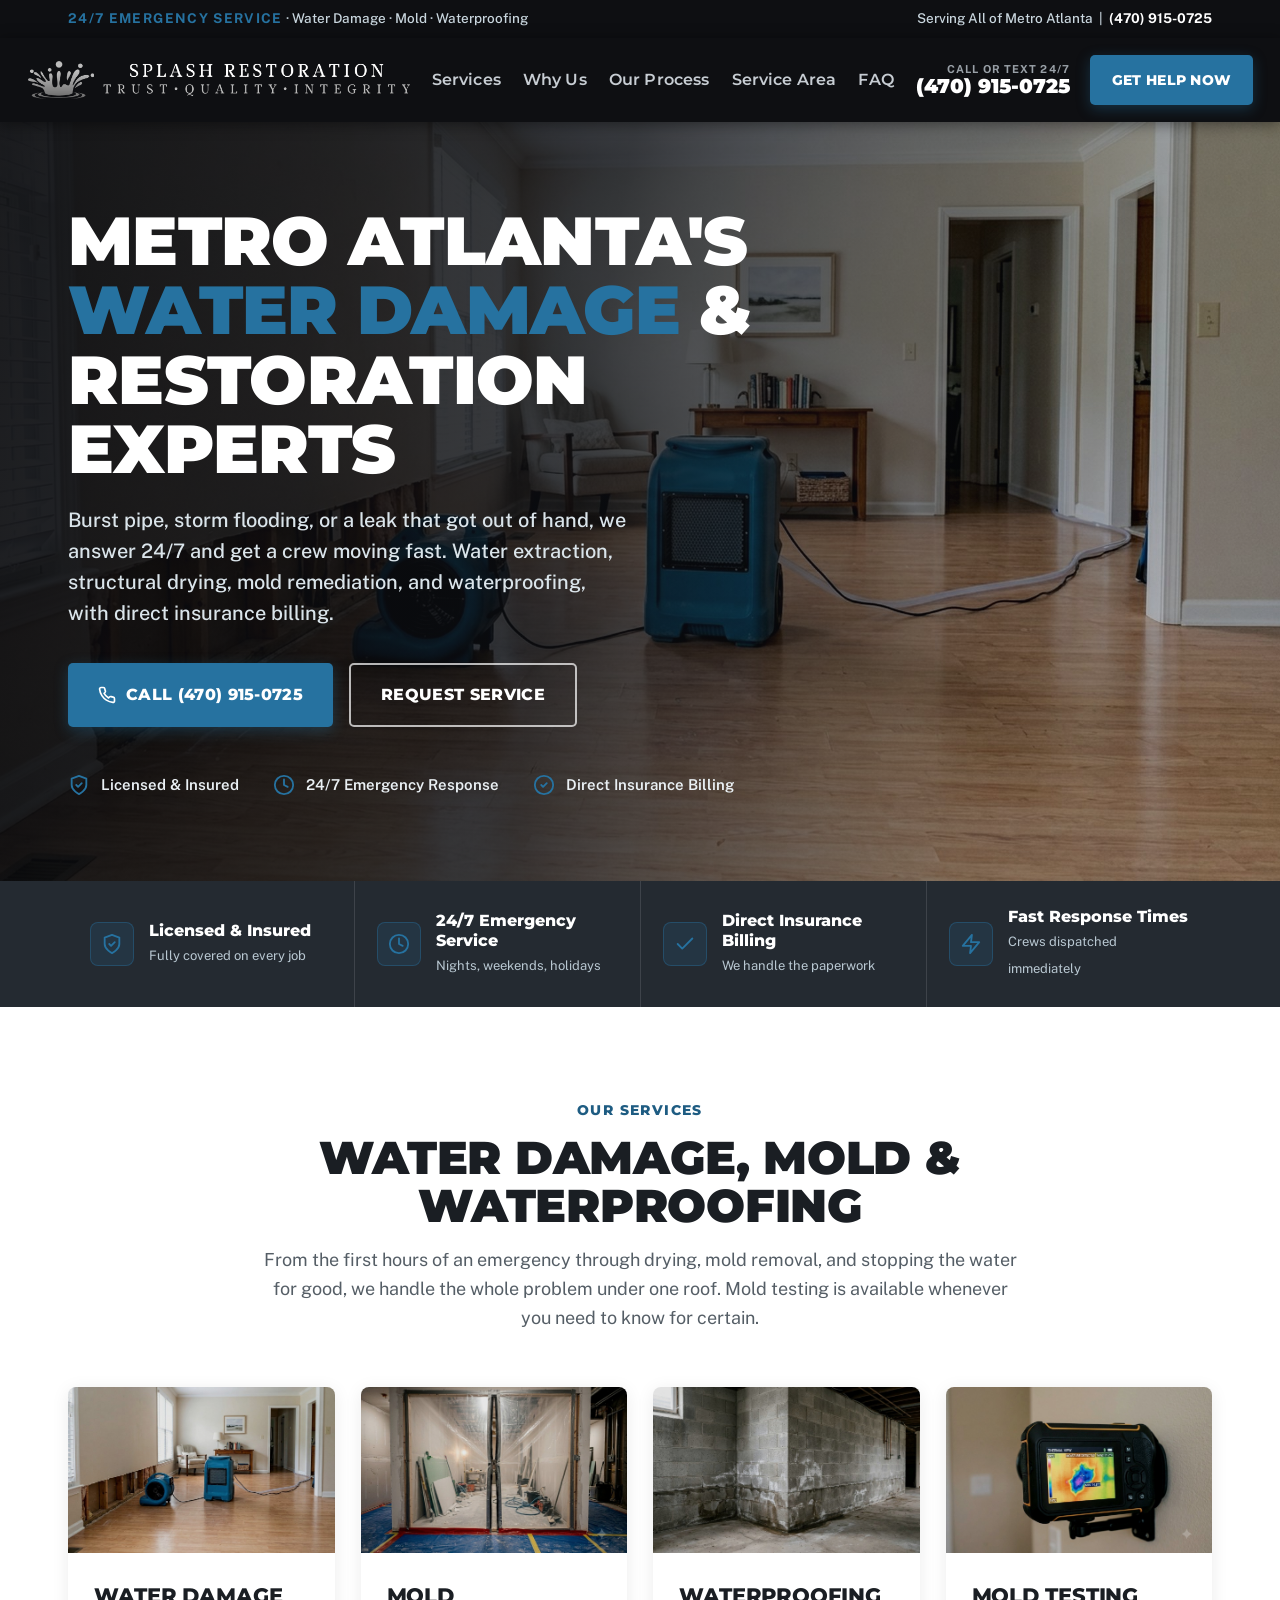
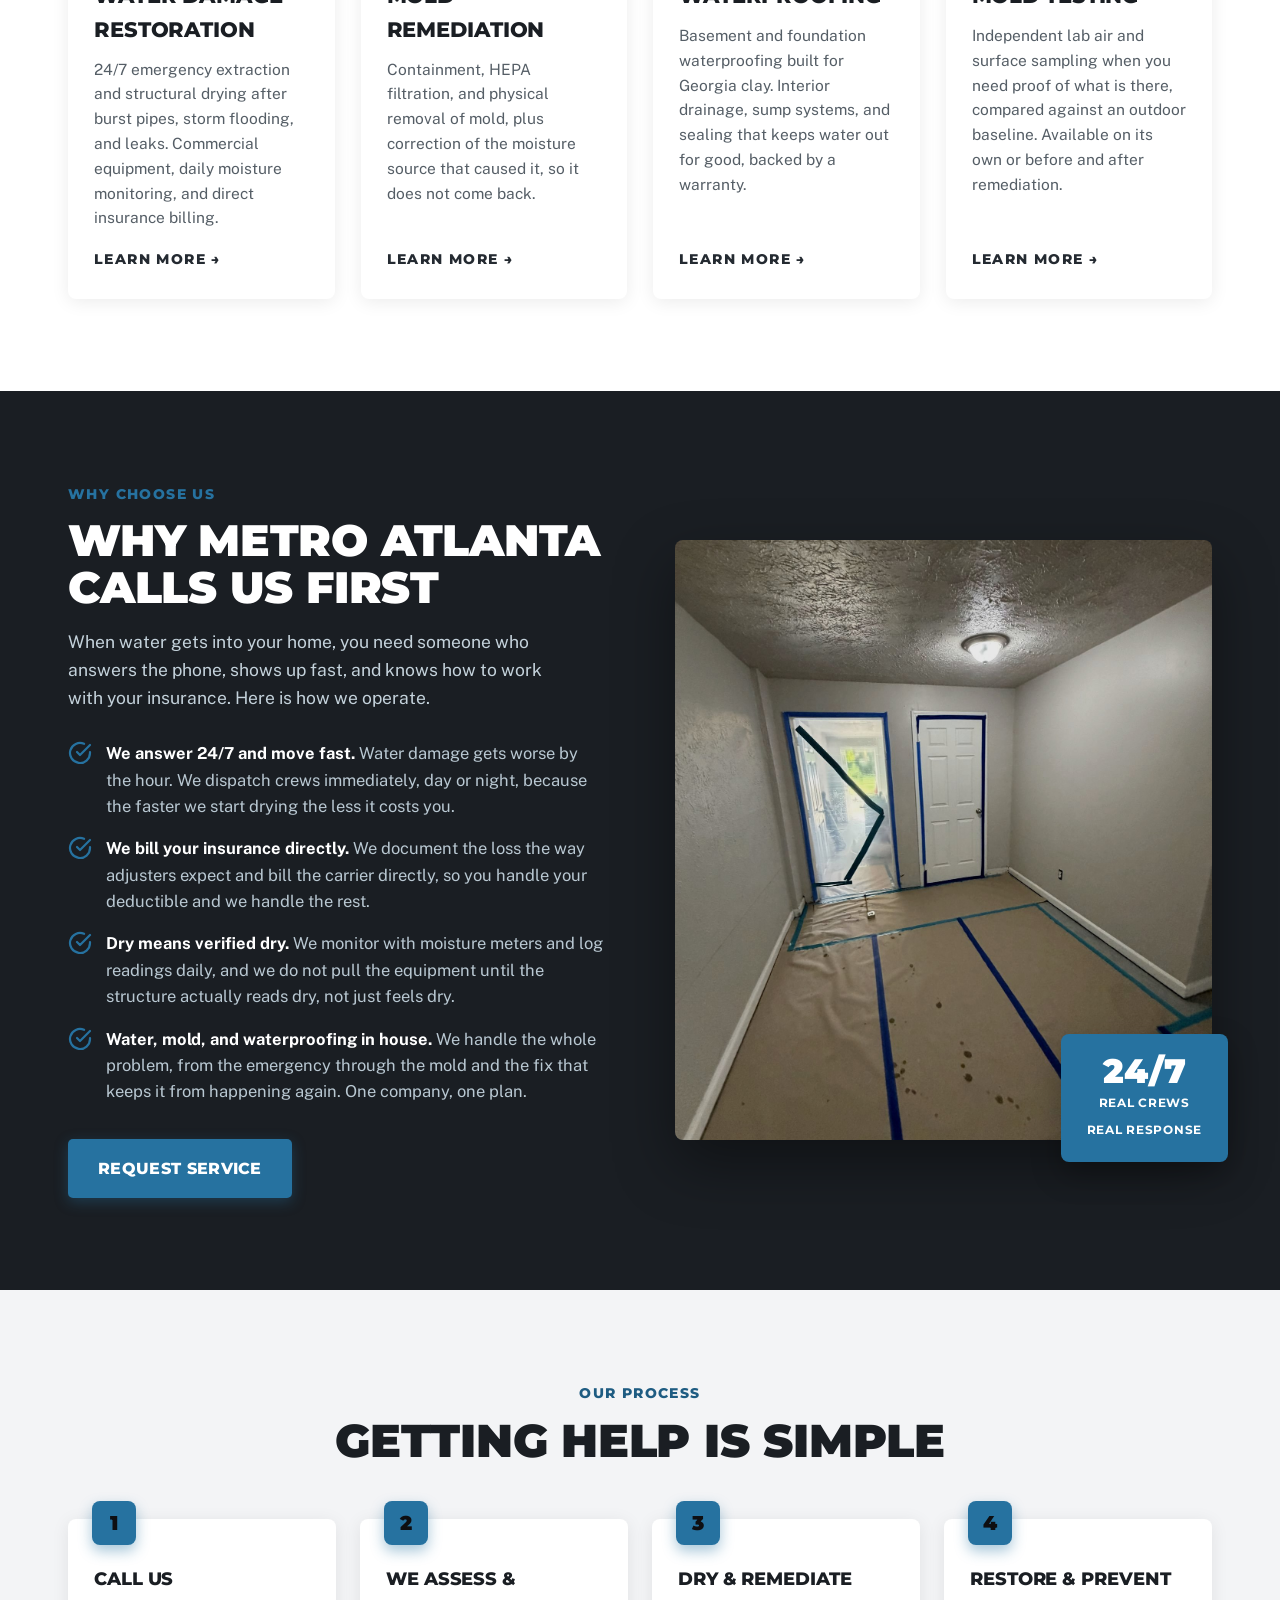
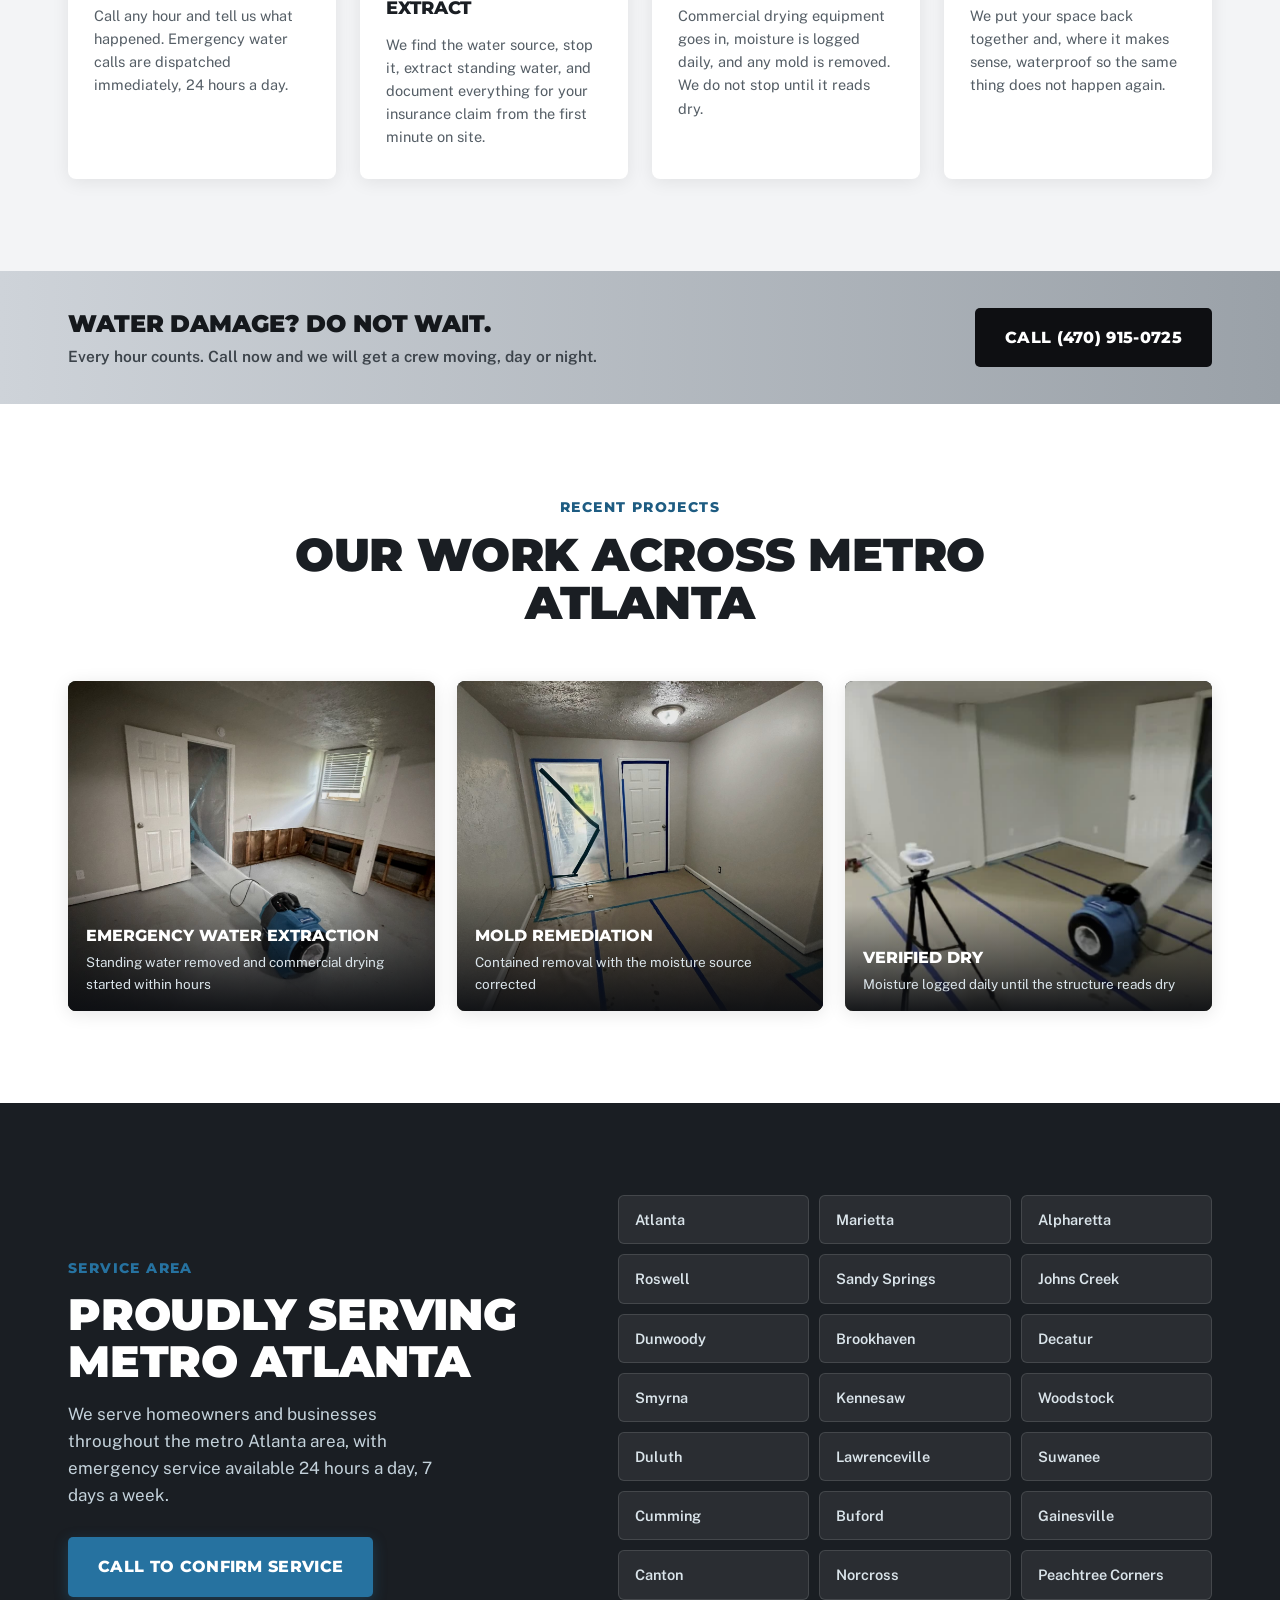
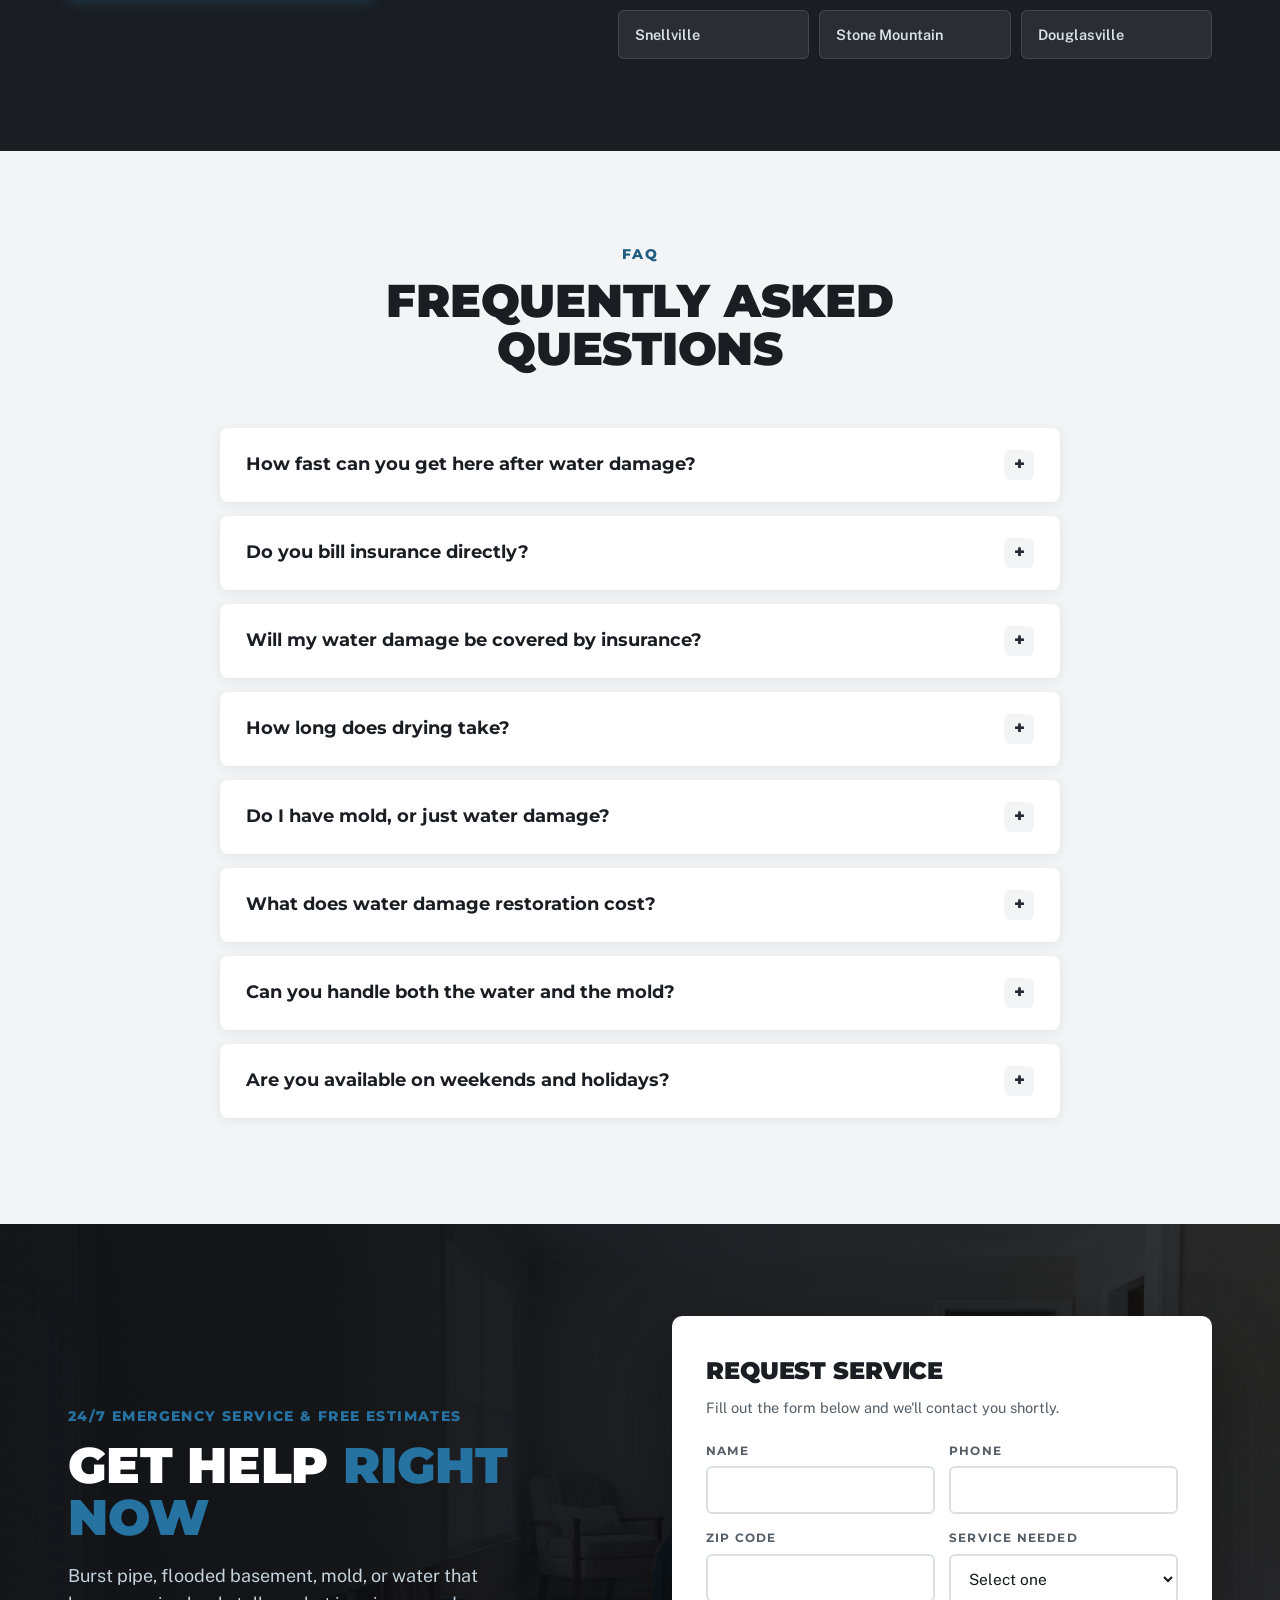
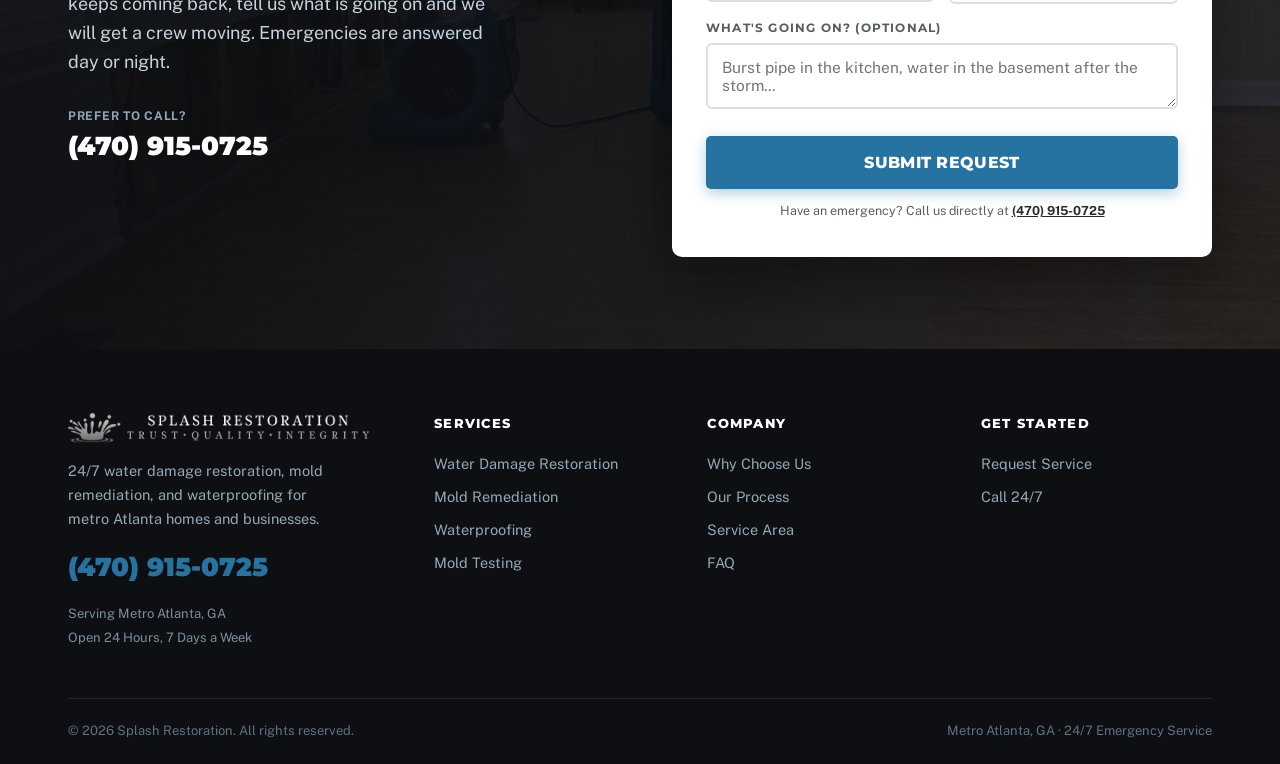
==== commit 147cb461: "Update phone number to (470) 915-0725" ====
--- a/index.html
+++ b/index.html
@@ -4,14 +4,14 @@
 <meta charset="UTF-8">
 <meta name="viewport" content="width=device-width, initial-scale=1.0">
 <title>Water Damage Restoration, Mold Remediation &amp; Waterproofing | Metro Atlanta | Splash Restoration</title>
-<meta name="description" content="24/7 water damage restoration, mold remediation, and waterproofing across metro Atlanta. Fast emergency response, direct insurance billing, and mold testing available. Call (470) 760-5249.">
+<meta name="description" content="24/7 water damage restoration, mold remediation, and waterproofing across metro Atlanta. Fast emergency response, direct insurance billing, and mold testing available. Call (470) 915-0725.">
 <link rel="canonical" href="https://southernbeaconenvironmental.com/">
 <link rel="icon" href="/favicon.ico" sizes="any">
 <link rel="icon" type="image/png" sizes="32x32" href="/favicon-32.png">
 <link rel="apple-touch-icon" href="/apple-touch-icon.png">
 <meta property="og:type" content="website">
 <meta property="og:title" content="Water Damage Restoration, Mold Remediation & Waterproofing | Metro Atlanta">
-<meta property="og:description" content="24/7 emergency water damage restoration, mold remediation, and waterproofing for metro Atlanta. Fast response and direct insurance billing. Call (470) 760-5249.">
+<meta property="og:description" content="24/7 emergency water damage restoration, mold remediation, and waterproofing for metro Atlanta. Fast response and direct insurance billing. Call (470) 915-0725.">
 <meta property="og:url" content="https://southernbeaconenvironmental.com/">
 <meta property="og:image" content="https://southernbeaconenvironmental.com/images/hero-bg.jpg">
 
@@ -26,7 +26,7 @@
   "@id":"https://southernbeaconenvironmental.com/#business",
   "name":"Splash Restoration",
   "description":"24/7 water damage restoration, mold remediation, and waterproofing serving metro Atlanta, Georgia. Emergency water extraction and structural drying, mold removal, and basement and foundation waterproofing, with mold testing available. Direct insurance billing.",
-  "url":"https://southernbeaconenvironmental.com/","telephone":"+14707605249",
+  "url":"https://southernbeaconenvironmental.com/","telephone":"+14709150725",
   "image":"https://southernbeaconenvironmental.com/images/hero-bg.jpg","priceRange":"$$",
   "areaServed":[{"@type":"City","name":"Atlanta"},{"@type":"City","name":"Marietta"},{"@type":"City","name":"Alpharetta"},{"@type":"City","name":"Roswell"},{"@type":"City","name":"Sandy Springs"},{"@type":"City","name":"Gainesville"},{"@type":"City","name":"Duluth"},{"@type":"City","name":"Lawrenceville"},{"@type":"City","name":"Cumming"},{"@type":"City","name":"Decatur"},{"@type":"City","name":"Johns Creek"},{"@type":"City","name":"Smyrna"}],
   "openingHoursSpecification":{"@type":"OpeningHoursSpecification","dayOfWeek":["Monday","Tuesday","Wednesday","Thursday","Friday","Saturday","Sunday"],"opens":"00:00","closes":"23:59"},
@@ -44,7 +44,7 @@
 <div class="topbar">
   <div class="wrap">
     <span><b>24/7 EMERGENCY SERVICE</b><span class="hide-m"> · Water Damage · Mold · Waterproofing</span></span>
-    <span class="hide-m">Serving All of Metro Atlanta &nbsp;|&nbsp; <a href="tel:+14707605249">(470) 760-5249</a></span>
+    <span class="hide-m">Serving All of Metro Atlanta &nbsp;|&nbsp; <a href="tel:+14709150725">(470) 915-0725</a></span>
   </div>
 </div>
 
@@ -61,7 +61,7 @@
       </ul>
     </nav>
     <div class="hdr-right">
-      <a class="hdr-phone" href="tel:+14707605249"><small>Call or Text 24/7</small><b>(470) 760-5249</b></a>
+      <a class="hdr-phone" href="tel:+14709150725"><small>Call or Text 24/7</small><b>(470) 915-0725</b></a>
       <a class="btn gold" href="#quote" style="padding:14px 22px;font-size:14px">Get Help Now</a>
       <button class="burger" id="burger" aria-label="Menu" aria-expanded="false"><span></span><span></span><span></span></button>
     </div>
@@ -75,9 +75,9 @@
     <h1>Metro Atlanta's <span style="white-space:nowrap">Water Damage</span> &amp; Restoration Experts</h1>
     <p>Burst pipe, storm flooding, or a leak that got out of hand, we answer 24/7 and get a crew moving fast. Water extraction, structural drying, mold remediation, and waterproofing, with direct insurance billing.</p>
     <div class="ctas">
-      <a class="btn gold" href="tel:+14707605249">
+      <a class="btn gold" href="tel:+14709150725">
         <svg viewBox="0 0 24 24" fill="none" stroke="currentColor" stroke-width="2.2" stroke-linecap="round" stroke-linejoin="round"><path d="M22 16.92v3a2 2 0 0 1-2.18 2 19.79 19.79 0 0 1-8.63-3.07 19.5 19.5 0 0 1-6-6 19.79 19.79 0 0 1-3.07-8.67A2 2 0 0 1 4.11 2h3a2 2 0 0 1 2 1.72c.13.96.36 1.9.7 2.81a2 2 0 0 1-.45 2.11L8.09 9.91a16 16 0 0 0 6 6l1.27-1.27a2 2 0 0 1 2.11-.45c.91.34 1.85.57 2.81.7A2 2 0 0 1 22 16.92z"/></svg>
-        Call (470) 760-5249
+        Call (470) 915-0725
       </a>
       <a class="btn outline" href="#quote">Request Service</a>
     </div>
@@ -186,7 +186,7 @@
 <div class="guarantee">
   <div class="wrap">
     <div class="txt"><b>Water damage? Do not wait.</b><span>Every hour counts. Call now and we will get a crew moving, day or night.</span></div>
-    <a class="btn" href="tel:+14707605249">Call (470) 760-5249</a>
+    <a class="btn" href="tel:+14709150725">Call (470) 915-0725</a>
   </div>
 </div>
 
@@ -212,7 +212,7 @@
       <div class="over">Service Area</div>
       <h2>Proudly Serving Metro Atlanta</h2>
       <p>We serve homeowners and businesses throughout the metro Atlanta area, with emergency service available 24 hours a day, 7 days a week.</p>
-      <a class="btn gold" href="tel:+14707605249">Call to Confirm Service</a>
+      <a class="btn gold" href="tel:+14709150725">Call to Confirm Service</a>
     </div>
     <div class="city-grid">
       <span>Atlanta</span><span>Marietta</span><span>Alpharetta</span><span>Roswell</span><span>Sandy Springs</span><span>Johns Creek</span><span>Dunwoody</span><span>Brookhaven</span><span>Decatur</span><span>Smyrna</span><span>Kennesaw</span><span>Woodstock</span><span>Duluth</span><span>Lawrenceville</span><span>Suwanee</span><span>Cumming</span><span>Buford</span><span>Gainesville</span><span>Canton</span><span>Norcross</span><span>Peachtree Corners</span><span>Snellville</span><span>Stone Mountain</span><span>Douglasville</span>
@@ -250,7 +250,7 @@
       <h2>Get Help <span>Right Now</span></h2>
       <p>Burst pipe, flooded basement, mold, or water that keeps coming back, tell us what is going on and we will get a crew moving. Emergencies are answered day or night.</p>
       <div class="callrow">
-        <a class="orcall" href="tel:+14707605249"><small>Prefer to call?</small><b>(470) 760-5249</b></a>
+        <a class="orcall" href="tel:+14709150725"><small>Prefer to call?</small><b>(470) 915-0725</b></a>
       </div>
     </div>
     <div class="formbox">
@@ -278,12 +278,12 @@
         <div class="hp" aria-hidden="true"><label for="company">Company</label><input id="company" name="company" type="text" tabindex="-1" autocomplete="off"></div>
         <p class="err" id="leadErr" role="alert"></p>
         <button class="btn gold" type="submit">Submit Request</button>
-        <p class="fine">Have an emergency? Call us directly at <a href="tel:+14707605249">(470)&nbsp;760-5249</a></p>
+        <p class="fine">Have an emergency? Call us directly at <a href="tel:+14709150725">(470)&nbsp;915-0725</a></p>
       </form>
       <div class="done" id="done">
         <svg viewBox="0 0 24 24" fill="none" stroke-width="1.8" stroke-linecap="round" stroke-linejoin="round"><path d="M22 11.08V12a10 10 0 1 1-5.93-9.14"/><path d="M22 4 12 14.01l-3-3"/></svg>
         <h3>Request Received</h3>
-        <p>We'll call you shortly. If this is an emergency, call <a href="tel:+14707605249" style="color:var(--navy);font-weight:700">(470) 760-5249</a> right now.</p>
+        <p>We'll call you shortly. If this is an emergency, call <a href="tel:+14709150725" style="color:var(--navy);font-weight:700">(470) 915-0725</a> right now.</p>
       </div>
     </div>
   </div>
@@ -295,7 +295,7 @@
       <div class="fl">
         <img class="brand" src="images/logo-splash.png" alt="Splash Restoration" style="height:30px;width:auto;margin-bottom:12px">
         <p>24/7 water damage restoration, mold remediation, and waterproofing for metro Atlanta homes and businesses.</p>
-        <a class="tel" href="tel:+14707605249">(470) 760-5249</a>
+        <a class="tel" href="tel:+14709150725">(470) 915-0725</a>
         <div class="nap">Serving Metro Atlanta, GA<br>Open 24 Hours, 7 Days a Week</div>
       </div>
       <div>
@@ -320,7 +320,7 @@
         <h5>Get Started</h5>
         <ul>
           <li><a href="#quote">Request Service</a></li>
-          <li><a href="tel:+14707605249">Call 24/7</a></li>
+          <li><a href="tel:+14709150725">Call 24/7</a></li>
         </ul>
       </div>
     </div>
@@ -333,7 +333,7 @@
 
 <div class="dock">
   <div class="in">
-    <a class="btn gold" href="tel:+14707605249">
+    <a class="btn gold" href="tel:+14709150725">
       <svg viewBox="0 0 24 24" fill="none" stroke="currentColor" stroke-width="2.2" stroke-linecap="round" stroke-linejoin="round" style="width:16px;height:16px"><path d="M22 16.92v3a2 2 0 0 1-2.18 2 19.79 19.79 0 0 1-8.63-3.07 19.5 19.5 0 0 1-6-6 19.79 19.79 0 0 1-3.07-8.67A2 2 0 0 1 4.11 2h3a2 2 0 0 1 2 1.72c.13.96.36 1.9.7 2.81a2 2 0 0 1-.45 2.11L8.09 9.91a16 16 0 0 0 6 6l1.27-1.27a2 2 0 0 1 2.11-.45c.91.34 1.85.57 2.81.7A2 2 0 0 1 22 16.92z"/></svg>
       Call Now
     </a>
@@ -366,7 +366,7 @@
     form.style.display='none';
     document.getElementById('done').style.display='block';
   }catch(err){
-    errEl.textContent='Could not send that. Please call (470) 760-5249 and we will take care of you.';
+    errEl.textContent='Could not send that. Please call (470) 915-0725 and we will take care of you.';
     btn.disabled=false; btn.textContent=original;
   }
 });
--- a/css/main.css
+++ b/css/main.css
@@ -1,3 +1,4 @@
+@import url('https://fonts.googleapis.com/css2?family=Montserrat:wght@500;600;700;800;900&display=swap');
 /* =====================================================
    SPLASH RESTORATION · v4 commercial build
    charcoal #16181C / silver #C7CDD3 / steel-blue #2E86C0
@@ -9,7 +10,7 @@
   --silver:#C7CDD3;--silver-dark:#99A0A7;--silver-light:#E6E9EC;
   --bg:#FFFFFF;--bg-gray:#F3F4F6;
   --ink:#16181C;--gray:#555E66;--line:#DCE0E3;
-  --disp:'Cinzel',serif;--body:'Public Sans',sans-serif;--serif:'Cinzel',serif;
+  --disp:'Montserrat',sans-serif;--body:'Public Sans',sans-serif;
   --mx:1200px;
 }
 *{margin:0;padding:0;box-sizing:border-box}
@@ -488,16 +489,33 @@
 @media(max-width:1100px){.svcs.four{grid-template-columns:1fr 1fr}}
 @media(max-width:620px){.svcs.four{grid-template-columns:1fr}}
 
-
 /* =====================================================
-   Cinzel display font tuning (serif needs positive tracking)
+   Montserrat display tuning (strong sans, SB-style)
    ===================================================== */
-.hero h1,.pg-hero h1{letter-spacing:.02em}
-.head h2,.why h2,.areas h2,.final h2,.svc h3,.stp h3,.aside-card h3,.formbox h3,.pg-main h2,.guarantee .txt b{letter-spacing:.02em}
-.faq summary{letter-spacing:.015em}
-nav a{letter-spacing:.07em;font-size:14.5px}
-.btn{letter-spacing:.05em}
+.hero h1,.pg-hero h1{letter-spacing:-.01em}
+.head h2,.why h2,.areas h2,.final h2,.svc h3,.stp h3,.aside-card h3,.formbox h3,.pg-main h2,.guarantee .txt b{letter-spacing:-.005em}
+nav a{letter-spacing:.01em;font-size:15.5px}
+.btn{letter-spacing:.02em}
 .head .over,.why .over,.areas .over,.final .over,footer h5,.topbar b,.hdr-phone small,.fld label,.svc .go,.crumb{letter-spacing:.1em}
-
-/* keep FAQ question sentences legible in the sans, not all-caps serif */
-.faq summary{font-family:var(--body);font-weight:700;letter-spacing:0}
+/* =====================================================
+   MOBILE hero + logo boost (bigger, less compact)
+   ===================================================== */
+@media(max-width:760px){
+  .wrap{padding:0 16px}
+  /* bigger, roomier hero */
+  .hero .wrap{padding-top:72px;padding-bottom:72px}
+  .hero h1{font-size:43px;line-height:1.04;margin-bottom:18px}
+  .hero p{font-size:18.5px;line-height:1.55;margin-bottom:32px}
+  .hero .ctas{gap:12px;margin-bottom:36px}
+  .hero .ctas .btn{width:100%;padding:18px 22px;font-size:16px}
+  .hero .marks{gap:14px}
+  /* bigger service-page heroes too */
+  .pg-hero .wrap{padding-top:54px;padding-bottom:54px}
+  .pg-hero h1{font-size:36px}
+  .pg-hero p{font-size:17.5px}
+  /* logo as large as the row allows (width-limited by the wide lockup + menu button) */
+  .logo .brand{height:auto;width:min(360px,calc(100vw - 84px))}
+  .burger{padding:8px 9px}
+}
+@media(max-width:430px){.hero h1{font-size:37px}}
+@media(max-width:360px){.hero h1{font-size:31px}}
